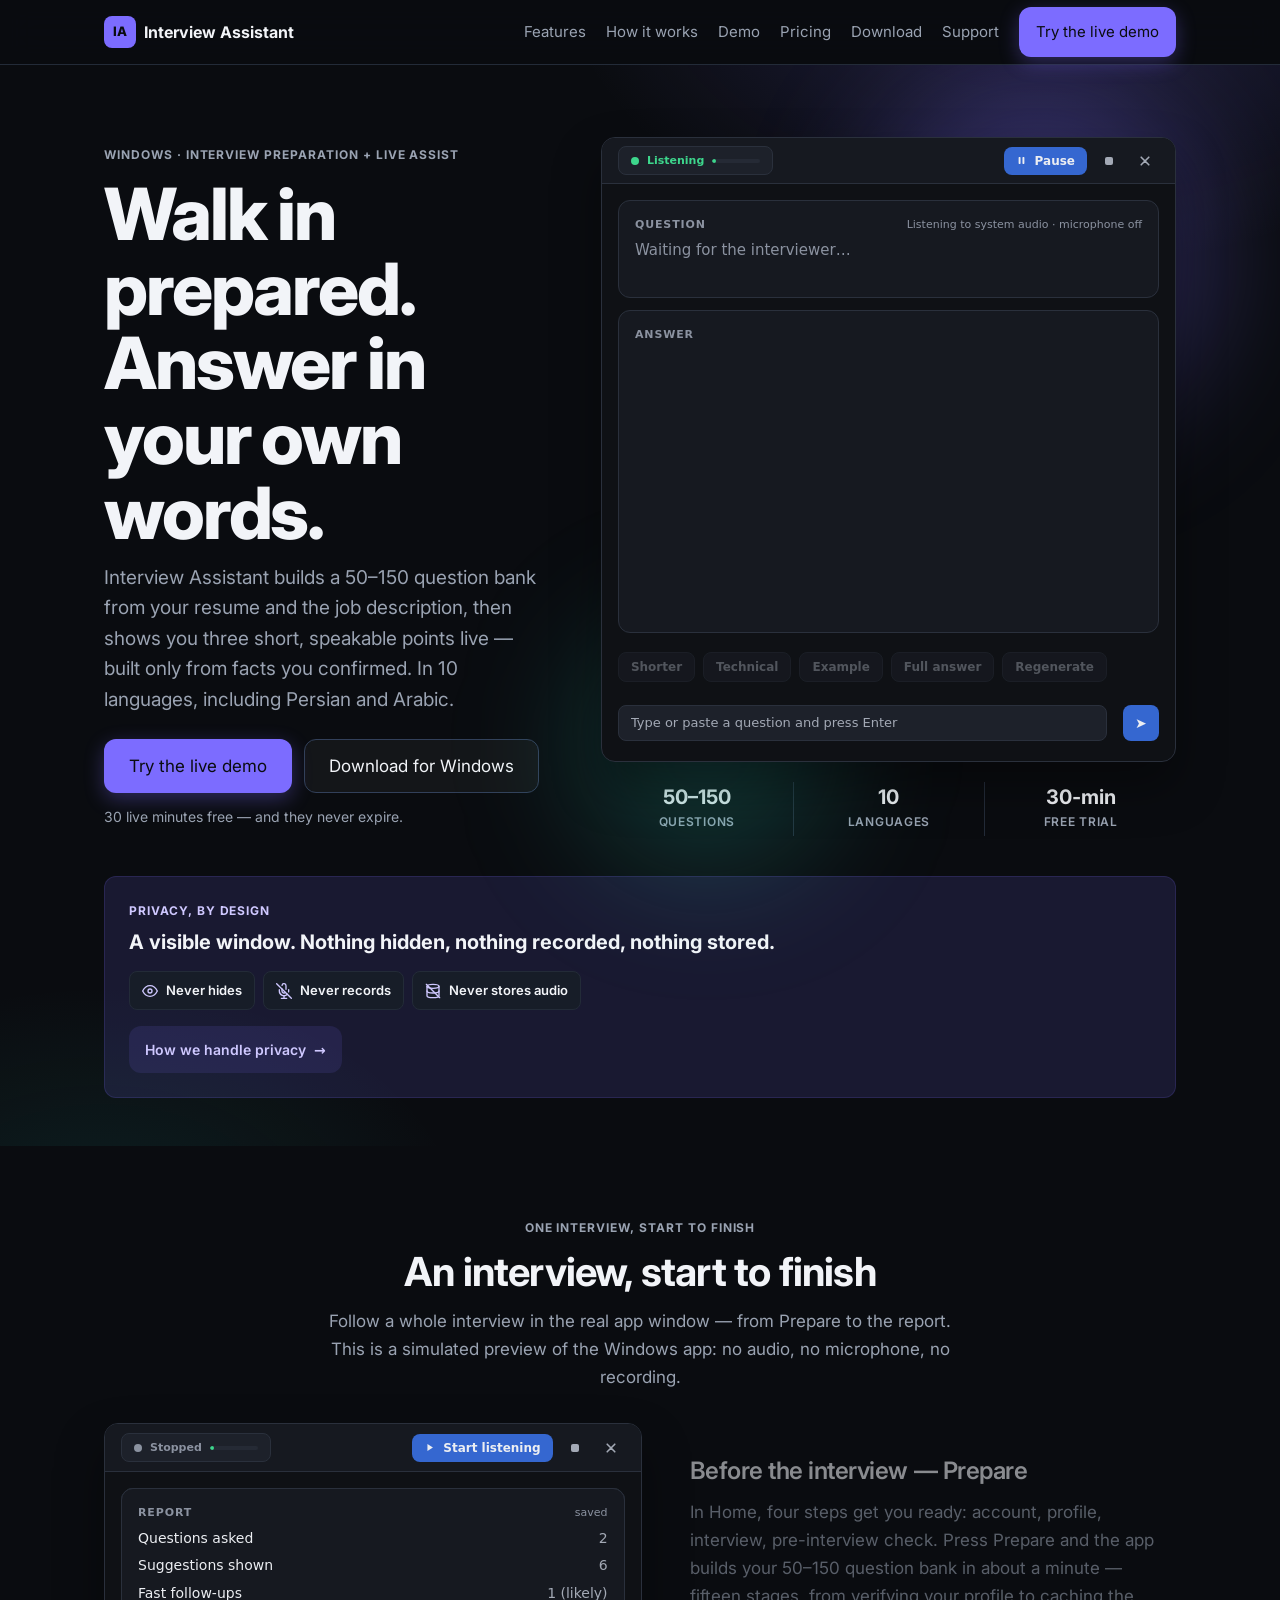
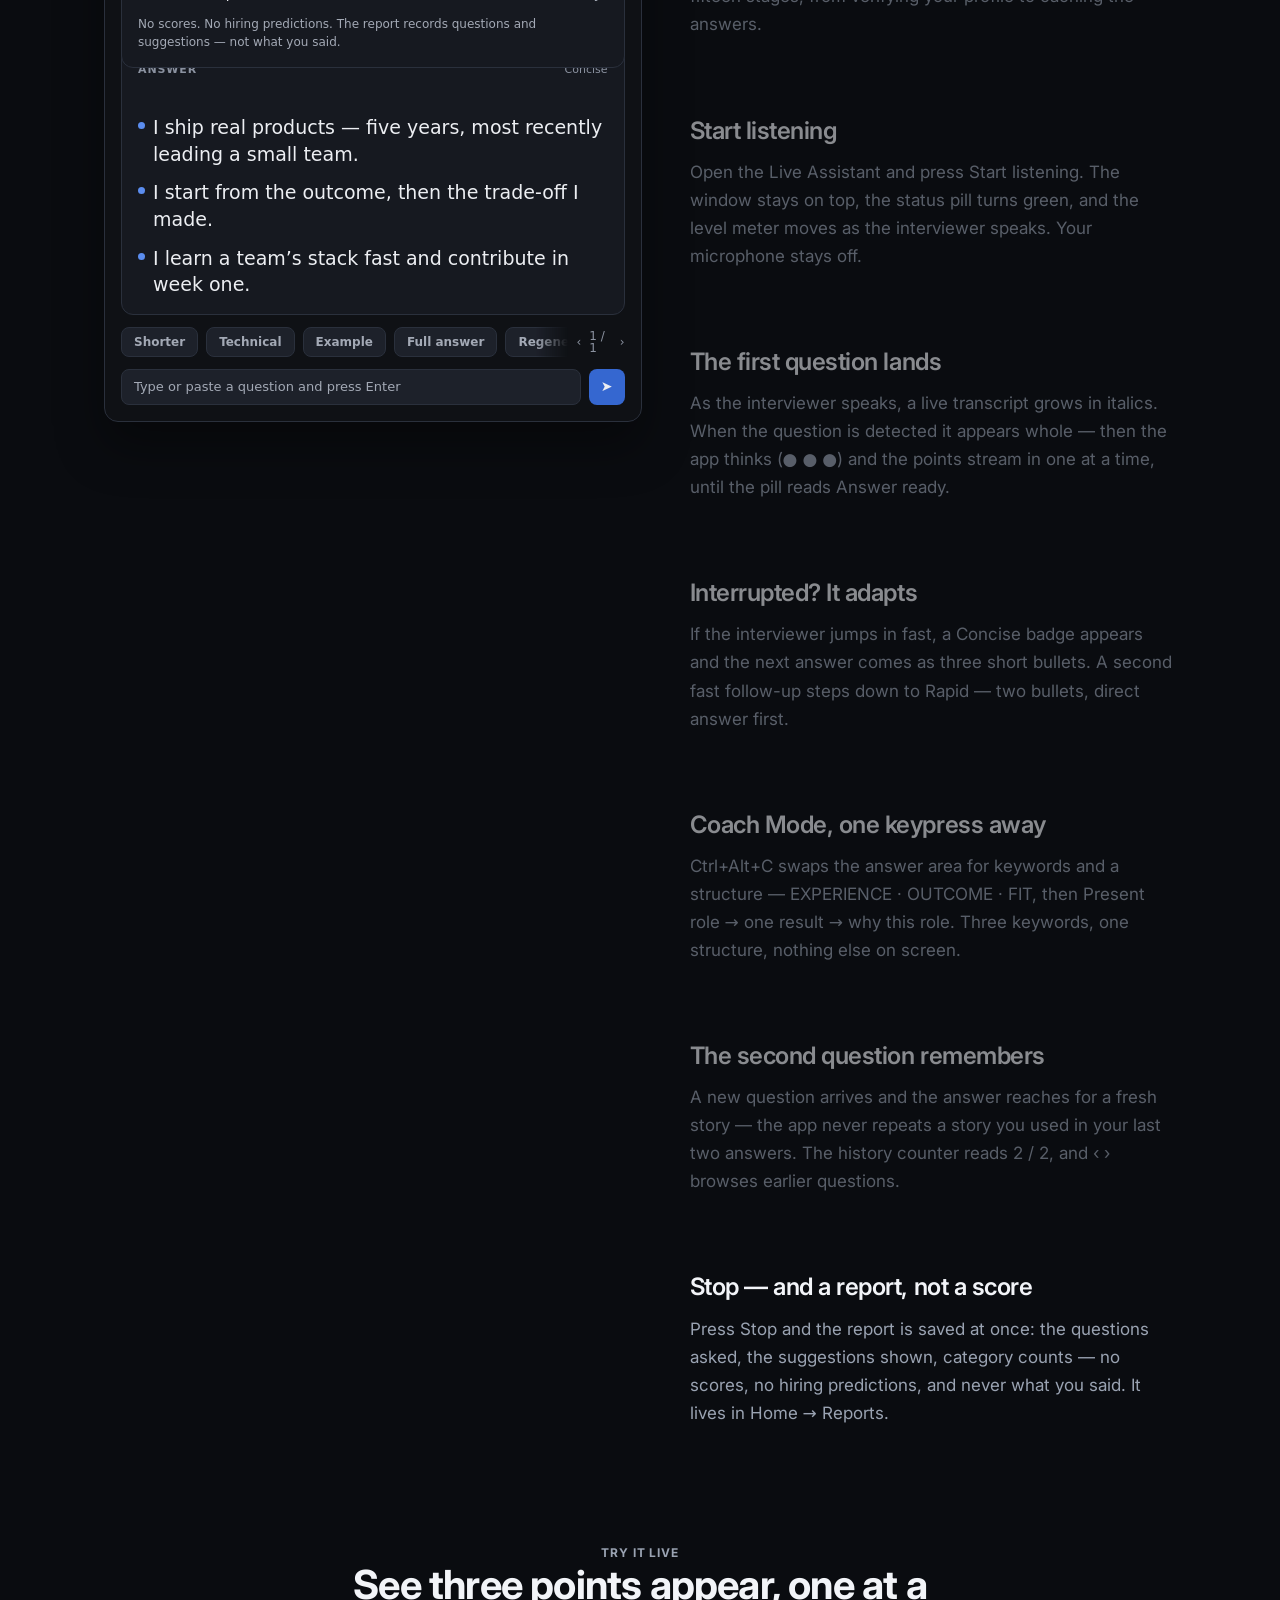
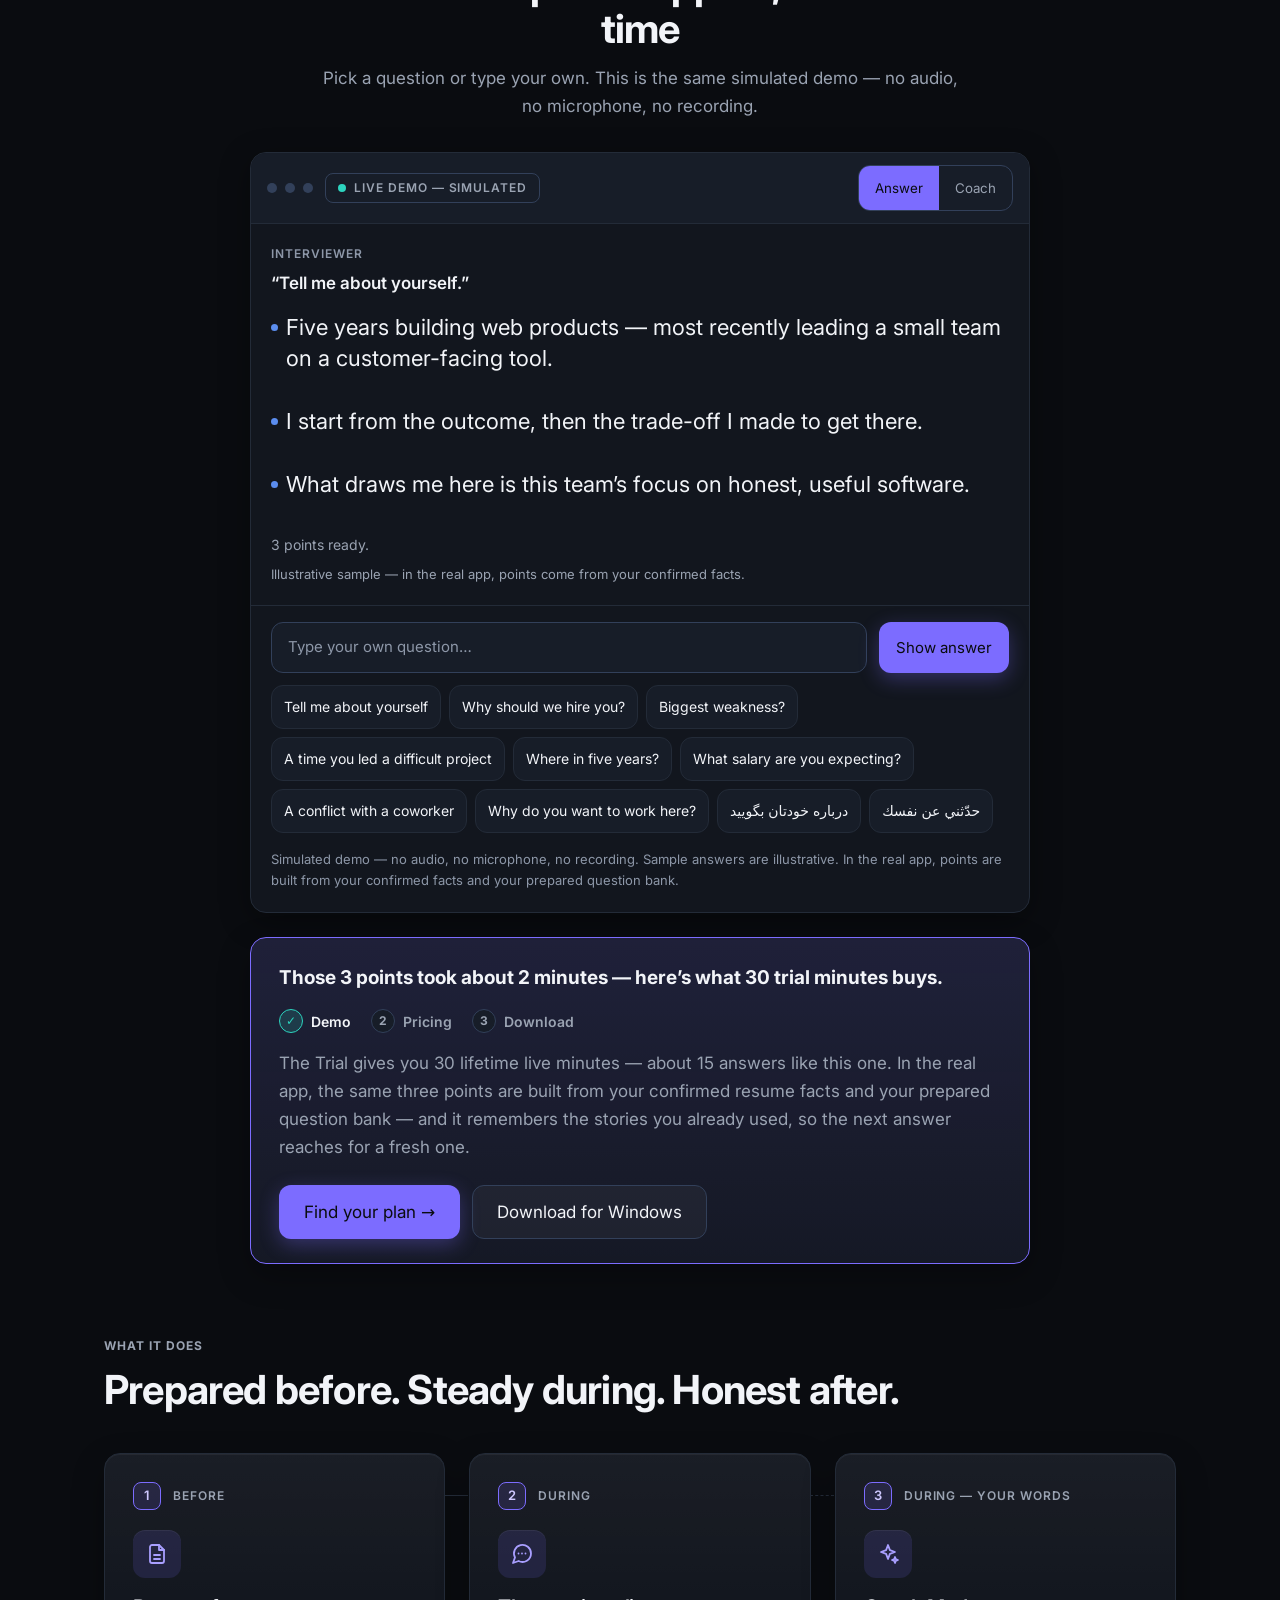
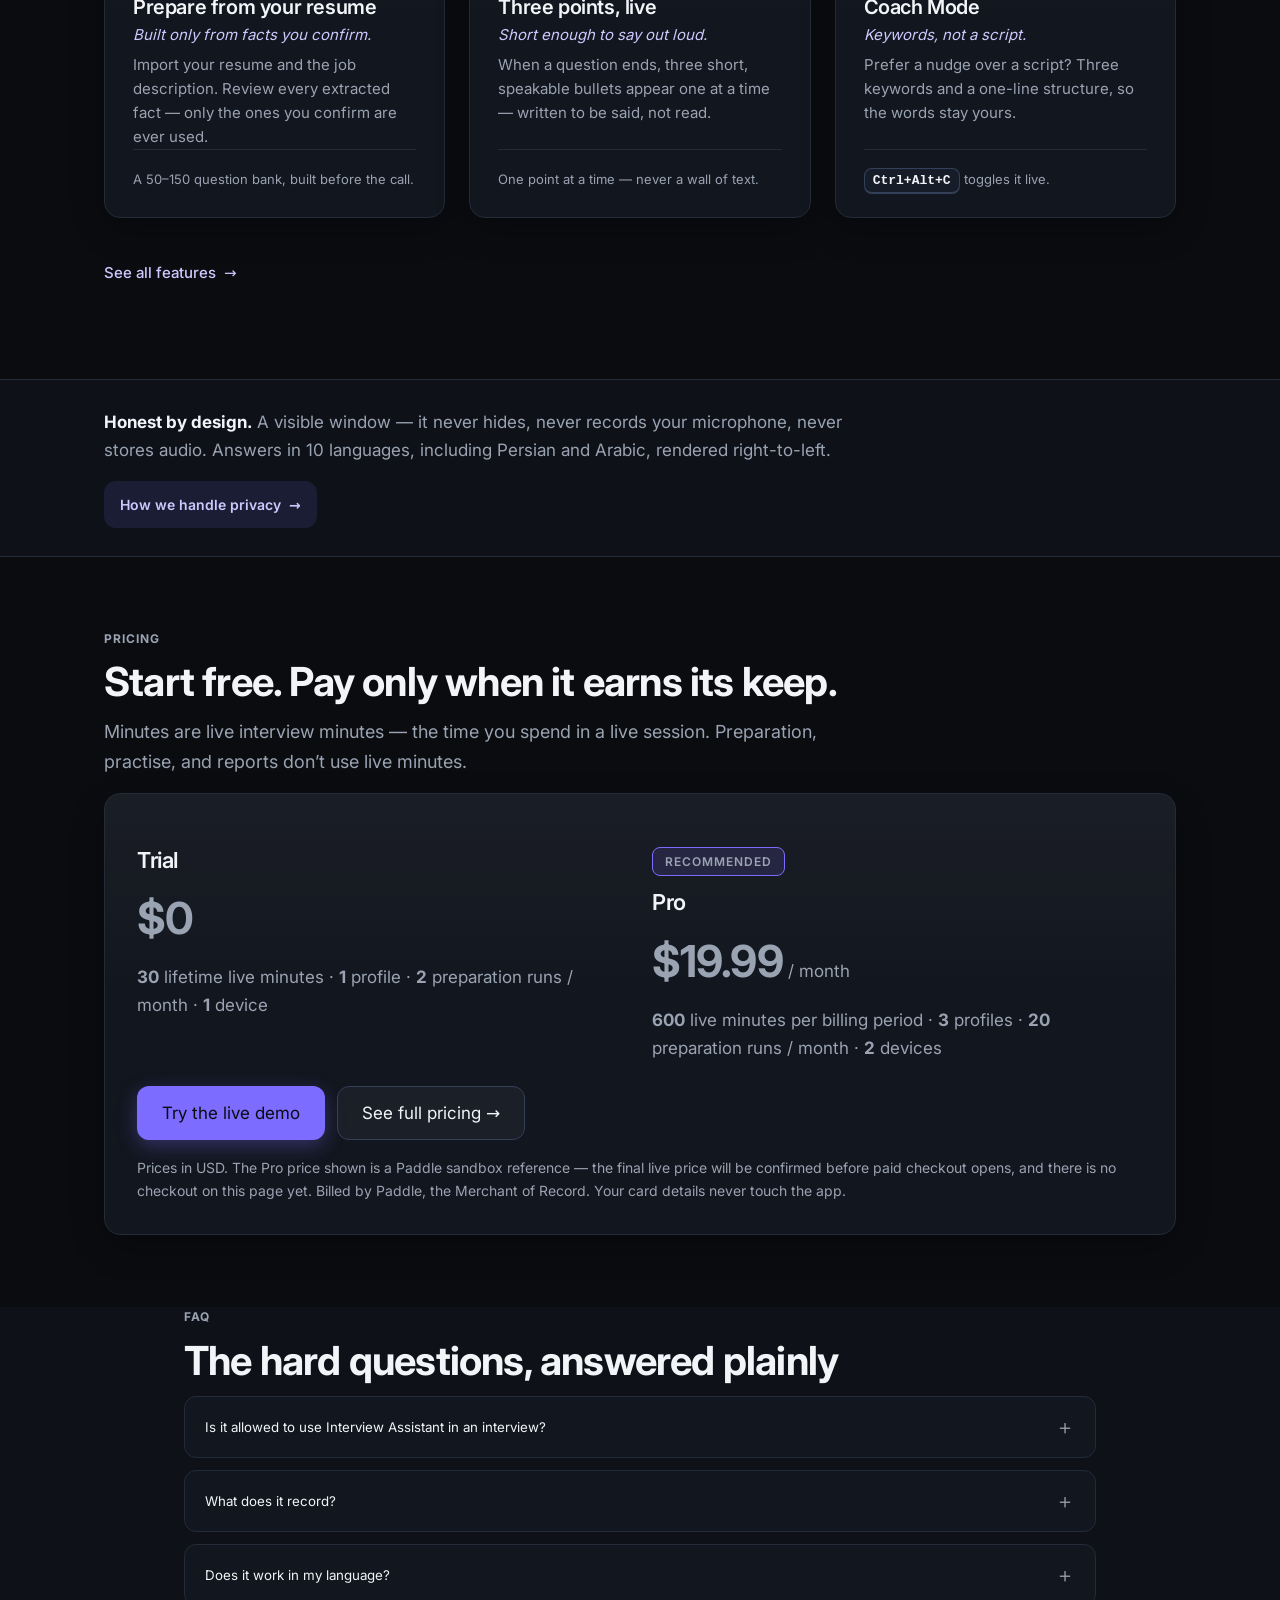
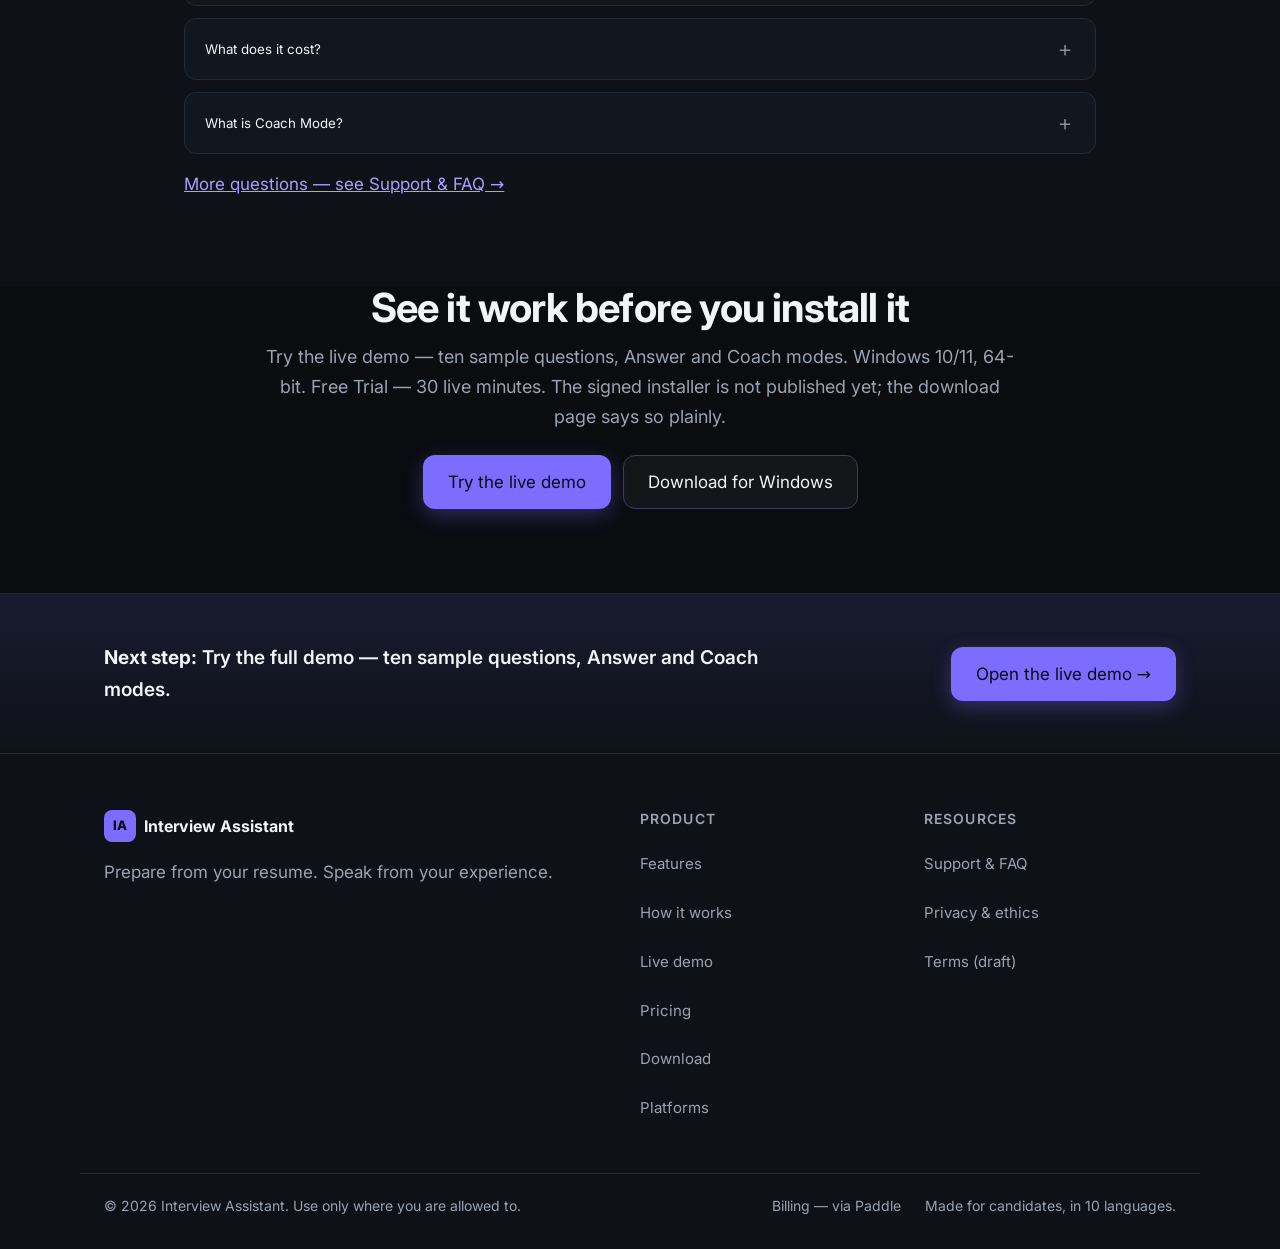
==== website/index.html @ 1b5b36b1 "Soft launch on cybervalida.online: canonical/OG/JSON-LD/sitemap/robots now use the real domain root " ====
<!DOCTYPE html>
<html lang="en">
<head>
<meta charset="utf-8">
<meta name="viewport" content="width=device-width, initial-scale=1">
<meta name="color-scheme" content="dark">
<title>Interview Assistant — Prepare. Practise. Answer live.</title>
<meta name="description" content="Prepare for your interview from your resume and job description, then get three short, speakable points live — in 10 languages. Free 30-minute trial.">
<meta property="og:title" content="Interview Assistant — Prepare. Practise. Answer live.">
<meta property="og:description" content="A 50–150 question bank built from your resume and the job description. Three short, speakable points live — built only from facts you confirmed.">
<meta property="og:type" content="website">
<meta name="twitter:card" content="summary_large_image">
<link rel="preload" href="fonts/inter-latin.woff2" as="font" type="font/woff2" crossorigin>
<link rel="stylesheet" href="styles.css">
<link rel="icon" type="image/svg+xml" href="favicon.svg">
<meta property="og:image" content="https://cybervalida.online/og-image.png">
<link rel="canonical" href="https://cybervalida.online/">
<meta property="og:url" content="https://cybervalida.online/">
<meta name="theme-color" content="#0a0c10">
<meta name="twitter:image" content="https://cybervalida.online/og-image.png">
<script type="application/ld+json">
{
  "@context": "https://schema.org",
  "@type": "SoftwareApplication",
  "name": "Interview Assistant",
  "url": "https://cybervalida.online/",
  "applicationCategory": "BusinessApplication",
  "operatingSystem": "Windows 10, Windows 11",
  "inLanguage": "en",
  "description": "Interview preparation and practice coach for Windows, with a live assist mode for interviews where assistance is permitted.",
  "offers": [
    {"@type": "Offer", "name": "Trial", "price": "0", "priceCurrency": "USD"},
    {"@type": "Offer", "description": "Indicative Paddle sandbox reference price. Final live price to be confirmed before checkout opens.", "name": "Pro", "price": "19.99", "priceCurrency": "USD"}
  ]
}
</script>
</head>
<body>
  <div id="ia-growth-bar" hidden></div>
<a class="skip-link" href="#main">Skip to content</a>

<header class="site-header">
  <div class="container header-inner">
    <a class="brand" href="index.html" aria-label="Interview Assistant — home" aria-current="page">
      <span class="brand-mark" aria-hidden="true">IA</span>
      <span class="brand-name">Interview Assistant</span>
    </a>
    <button class="nav-toggle" type="button" aria-expanded="false" aria-controls="site-nav" aria-label="Menu">
      <span class="nav-toggle-bars" aria-hidden="true"><span></span><span></span></span>
    </button>
    <nav id="site-nav" class="site-nav" aria-label="Main">
      <a href="index.html" class="nav-mobile-only" aria-current="page">Home</a>
        <a href="features.html">Features</a>
      <a href="how-it-works.html">How it works</a>
      <a href="demo.html">Demo</a>
      <a href="pricing.html">Pricing</a>
      <a href="download.html">Download</a>
      <a href="platforms.html" class="nav-mobile-only">Platforms</a>
      <a href="support.html">Support</a>
      <span class="nav-menu-foot">
        <a class="btn btn-primary nav-menu-cta" href="demo.html">Try the live demo</a>
        <span class="nav-menu-legal">
          <a href="privacy.html">Privacy</a>
          <a href="terms.html">Terms (draft)</a>
        </span>
      </span>
    </nav>
    <a class="btn btn-primary btn-small" href="demo.html">Try the live demo</a>
  </div>
</header>

<main id="main" tabindex="-1">
  <!-- HERO -->
  <section class="hero" id="top" aria-labelledby="hero-title">
    <div class="container hero-grid">
      <div class="hero-copy">
        <p class="eyebrow">Windows · Interview preparation + live assist</p>
        <h1 id="hero-title">Walk in prepared.<br>Answer in your own words.</h1>
        <p class="lede">Interview Assistant builds a 50–150 question bank from your resume and
          the job description, then shows you three short, speakable points live —
          built only from facts you confirmed. In 10 languages, including Persian
          and Arabic.</p>
        <p class="cta-row">
          <a class="btn btn-primary" href="demo.html">Try the live demo</a>
          <a class="btn btn-secondary" href="download.html">Download for Windows</a>
        </p>
        <p class="trust-line">30 live minutes free — and they never expire.</p>
      </div>

      <!-- APP PREVIEW — a working preview: a random prepared question plays on load; the chips and the message box are real. -->
      <div class="hero-visual">
        <span class="glow glow-violet" aria-hidden="true"></span>
        <span class="glow glow-teal" aria-hidden="true"></span>
        <div class="app-window">
          <div class="app-header" aria-hidden="true">
            <p class="app-pill" id="mock-pill"><span class="app-pill-dot" aria-hidden="true"></span><span id="mock-pill-text">Not listening</span><span class="app-meter" aria-hidden="true"><i></i></span></p>
            <span class="app-header-controls" aria-hidden="true">
              <span class="app-start" id="mock-start"><span class="app-start-icon" id="mock-start-icon" aria-hidden="true"><svg viewBox="0 0 16 16" aria-hidden="true"><path d="M5 3v10l8-5z" fill="currentColor"/></svg></span><span class="app-start-label" id="mock-start-label">Start listening</span></span>
              <span class="app-stop" aria-hidden="true"><svg viewBox="0 0 16 16" aria-hidden="true"><rect x="4" y="4" width="8" height="8" rx="2" fill="currentColor"/></svg></span>
              <span class="app-win-btn" aria-hidden="true"><svg viewBox="0 0 16 16" aria-hidden="true"><path d="M4.2 4.2 L11.8 11.8 M11.8 4.2 L4.2 11.8" stroke="currentColor" stroke-width="1.6" stroke-linecap="round" fill="none"/></svg></span>
            </span>
          </div>
          <div class="app-window-body">
            <section class="app-card" aria-hidden="true">
              <div class="app-card-head"><span class="app-card-label">Question</span><span class="app-card-detail">Listening to system audio · microphone off</span></div>
              <div class="app-question-stack">
                <p class="app-question is-empty" id="mock-question">Waiting for the interviewer…</p>
                <p class="app-question app-ghost" id="mock-question-ghost" aria-hidden="true"></p>
              </div>
              <div class="app-transcript-stack">
                <p class="app-transcript" id="mock-transcript"></p>
                <p class="app-transcript app-ghost" id="mock-transcript-ghost" aria-hidden="true"></p>
              </div>
            </section>
            <section class="app-card app-card--answer" aria-hidden="true">
              <div class="app-card-head"><span class="app-card-label">Answer</span><span class="app-card-meta" id="mock-meta"></span></div>
              <p class="app-thinking is-hidden" id="mock-thinking">● ● ●</p>
              <div class="app-answer-zone" id="mock-answer-zone">
                <div class="app-answer-stack" id="mock-answer-stack"></div>
                <p class="app-full-answer" id="mock-full" hidden></p>
              </div>
            </section>
            <div class="app-actions">
              <div class="app-actions-scroll">
                <button type="button" class="app-chip-btn" data-variant="shorter" aria-pressed="false" disabled><span class="app-chip">Shorter</span></button><button type="button" class="app-chip-btn" data-variant="technical" aria-pressed="false" disabled><span class="app-chip">Technical</span></button><button type="button" class="app-chip-btn" data-variant="example" aria-pressed="false" disabled><span class="app-chip">Example</span></button><button type="button" class="app-chip-btn" data-variant="full" aria-pressed="false" disabled><span class="app-chip">Full answer</span></button><button type="button" class="app-chip-btn" data-variant="regen" disabled><span class="app-chip">Regenerate</span></button>
              </div>
              <button type="button" class="app-replay is-hidden" id="hero-replay" aria-label="Replay the animated preview"><span class="app-replay-box"><svg width="16" height="16" viewBox="0 0 24 24" fill="none" stroke="currentColor" stroke-width="2" stroke-linecap="round" stroke-linejoin="round" aria-hidden="true"><polyline points="23 4 23 10 17 10"></polyline><path d="M20.49 15a9 9 0 1 1-2.12-9.36L23 10"></path></svg></span></button>
            </div>
            <form class="app-manual" id="hero-manual-form">
              <label class="visually-hidden" for="hero-manual-input">Type a question for the preview</label>
              <input class="app-manual-input" id="hero-manual-input" type="text" placeholder="Type or paste a question and press Enter" autocomplete="off">
              <button class="app-manual-send-btn" id="hero-manual-send" type="submit" aria-label="Ask the question"><span class="app-manual-send" aria-hidden="true">➤</span></button>
            </form>
            <span class="visually-hidden" id="hero-live" aria-live="polite"></span>
            <noscript><p>Animated preview needs JavaScript — the interactive demo below shows the same three points.</p></noscript>
          </div>
        </div>
        <dl class="hero-stats">
          <div class="hero-stat">
            <dt>questions</dt>
            <dd>50–150</dd>
          </div>
          <div class="hero-stat">
            <dt>languages</dt>
            <dd>10</dd>
          </div>
          <div class="hero-stat">
            <dt>free trial</dt>
            <dd>30-min</dd>
          </div>
        </dl>
      </div>
    </div>
    <div class="container">
      <div class="ethics-strip">
        <p class="ethics-eyebrow">Privacy, by design</p>
        <p class="ethics-headline">A visible window. Nothing hidden, nothing recorded, nothing stored.</p>
        <ul class="ethics-nevers">
          <li><svg width="16" height="16" viewBox="0 0 24 24" fill="none" stroke="currentColor" stroke-width="2" stroke-linecap="round" stroke-linejoin="round" aria-hidden="true"><path d="M1 12s4-8 11-8 11 8 11 8-4 8-11 8-11-8-11-8z"></path><circle cx="12" cy="12" r="3"></circle></svg>Never hides</li>
          <li><svg width="16" height="16" viewBox="0 0 24 24" fill="none" stroke="currentColor" stroke-width="2" stroke-linecap="round" stroke-linejoin="round" aria-hidden="true"><line x1="1" y1="1" x2="23" y2="23"></line><path d="M9 9v3a3 3 0 0 0 5.12 2.12M15 9.34V4a3 3 0 0 0-5.94-.6"></path><path d="M17 16.95A7 7 0 0 1 5 12v-2m14 0v2a7 7 0 0 1-.11 1.23"></path><line x1="12" y1="19" x2="12" y2="23"></line><line x1="8" y1="23" x2="16" y2="23"></line></svg>Never records</li>
          <li><svg width="16" height="16" viewBox="0 0 24 24" fill="none" stroke="currentColor" stroke-width="2" stroke-linecap="round" stroke-linejoin="round" aria-hidden="true"><ellipse cx="12" cy="5" rx="9" ry="3"></ellipse><path d="M21 12c0 1.66-4 3-9 3s-9-1.34-9-3"></path><path d="M3 5v14c0 1.66 4 3 9 3s9-1.34 9-3V5"></path><line x1="2" y1="2" x2="22" y2="22"></line></svg>Never stores audio</li>
        </ul>
        <a class="ethics-link" href="privacy.html">How we handle privacy <span aria-hidden="true">→</span></a>
      </div>
    </div>
  </section>

  <!-- SCROLL STORY (Steps 21–22): one interview, start to finish, in the
       real app window. Simulated preview — no audio, no microphone, no
       recording. Desktop: the pinned window follows the scroll. Mobile:
       one swipeable player (segments + one window + caption). Without JS:
       each beat shows its own static snapshot instead. -->
  <section id="ia-growth-home" hidden aria-label="Latest updates">
    <div class="container" id="ia-growth-home-inner"></div>
  </section>

  <section class="section" id="story" aria-labelledby="story-title">
    <div class="container">
      <div class="story-head">
        <p class="eyebrow">One interview, start to finish</p>
        <h2 id="story-title">An interview, start to finish</h2>
        <p class="story-lede">Follow a whole interview in the real app window — from Prepare to the report. This is a simulated preview of the Windows app: no audio, no microphone, no recording.</p>
      </div>
      <div class="story-layout">
        <div class="story-segments" role="group" aria-label="Story beats">
          <button type="button" class="story-seg is-active" data-beat="0" aria-current="true" aria-label="Prepare">Prep</button>
          <button type="button" class="story-seg" data-beat="1">Start</button>
          <button type="button" class="story-seg" data-beat="2">Q1</button>
          <button type="button" class="story-seg" data-beat="3" aria-label="Concise">Adapt</button>
          <button type="button" class="story-seg" data-beat="4">Coach</button>
          <button type="button" class="story-seg" data-beat="5">Q2</button>
          <button type="button" class="story-seg" data-beat="6">Report</button>
        </div>
        <div class="story-window">
          <div class="app-window" role="img" aria-label="The Interview Assistant app window, showing the current beat of the interview story.">
            <div class="app-header-stack">
            <div class="app-window-bar is-hidden" id="story-home-header">
              <span class="app-window-title">Interview Assistant — Home</span>
              <span class="app-controls" aria-hidden="true"><i><svg viewBox="0 0 16 16" aria-hidden="true"><path d="M4 8 H12" stroke="currentColor" stroke-width="1.6" stroke-linecap="round" fill="none"/></svg></i><i><svg viewBox="0 0 16 16" aria-hidden="true"><rect x="4" y="4" width="8" height="8" rx="2" fill="none" stroke="currentColor" stroke-width="1.6"/></svg></i><i><svg viewBox="0 0 16 16" aria-hidden="true"><path d="M4.2 4.2 L11.8 11.8 M11.8 4.2 L4.2 11.8" stroke="currentColor" stroke-width="1.6" stroke-linecap="round" fill="none"/></svg></i></span>
            </div>
            <div class="app-header" id="story-live-header" aria-hidden="true">
              <p class="app-pill" id="story-pill"><span class="app-pill-dot" aria-hidden="true"></span><span id="story-pill-text">Not listening</span><span class="app-meter" aria-hidden="true"><i></i></span></p>
              <span class="app-badge" id="story-badge" hidden>Concise</span>
              <span class="app-header-controls" aria-hidden="true">
                <span class="app-start" id="story-start"><span class="app-start-icon" id="story-start-icon" aria-hidden="true"><svg viewBox="0 0 16 16" aria-hidden="true"><path d="M5 3v10l8-5z" fill="currentColor"/></svg></span><span class="app-start-label" id="story-start-label">Start listening</span></span>
                <span class="app-stop" aria-hidden="true"><svg viewBox="0 0 16 16" aria-hidden="true"><rect x="4" y="4" width="8" height="8" rx="2" fill="currentColor"/></svg></span>
                <span class="app-icon-btn" aria-hidden="true">?</span>
                <span class="app-icon-btn" aria-hidden="true">…</span>
                <span class="app-win-btn" aria-hidden="true"><svg viewBox="0 0 16 16" aria-hidden="true"><path d="M4 8 H12" stroke="currentColor" stroke-width="1.6" stroke-linecap="round" fill="none"/></svg></span><span class="app-win-btn" aria-hidden="true"><svg viewBox="0 0 16 16" aria-hidden="true"><rect x="4" y="4" width="8" height="8" rx="2" fill="none" stroke="currentColor" stroke-width="1.6"/></svg></span><span class="app-win-btn" aria-hidden="true"><svg viewBox="0 0 16 16" aria-hidden="true"><path d="M4.2 4.2 L11.8 11.8 M11.8 4.2 L4.2 11.8" stroke="currentColor" stroke-width="1.6" stroke-linecap="round" fill="none"/></svg></span>
              </span>
            </div>
            </div>
            <div class="app-window-body" aria-hidden="true">
              <div class="app-home-view is-hidden" id="story-home">
                <section class="app-card">
                  <div class="app-card-head"><span class="app-card-label">Get started</span></div>
                  <ul class="app-checks">
                    <li><span class="app-check" aria-hidden="true">✓</span> Account</li>
                    <li><span class="app-check" aria-hidden="true">✓</span> Profile</li>
                    <li><span class="app-check" aria-hidden="true">✓</span> Interview</li>
                    <li><span class="app-check" aria-hidden="true">✓</span> Pre-interview check</li>
                  </ul>
                </section>
                <section class="app-card">
                  <div class="app-card-head"><span class="app-card-label">Prepare</span><span class="app-card-meta">about a minute</span></div>
                  <div class="app-prepare" aria-hidden="true"><i id="story-prepare-bar"></i></div>
                  <p class="app-prepare-stage" id="story-prepare-stage">Verify profile…</p>
                  <p class="app-open-live is-hidden" id="story-open-live"><span class="app-start">Open Live Assistant →</span></p>
                </section>
              </div>
              <div class="app-live-view" id="story-live">
                <section class="app-card">
                  <div class="app-card-head"><span class="app-card-label">Question</span><span class="app-card-detail">Listening to system audio · microphone off</span></div>
                  <div class="app-question-stack" id="story-question-stack"></div>
                  <p class="app-transcript" id="story-transcript"></p>
                  <p class="app-context is-hidden" id="story-context">Context: the interviewer asked about leadership after the intro.</p>
                </section>
                <section class="app-card app-card--answer">
                  <div class="app-card-head"><span class="app-card-label">Answer</span><span class="app-card-meta" id="story-meta"></span></div>
                  <p class="app-thinking is-hidden" id="story-thinking">● ● ●</p>
                  <div class="app-answer-stack" id="story-answer-stack">
                    <div class="app-coach-view app-answer-layer is-hidden" id="story-coach">
                      <p class="app-coach-label">Keywords</p>
                      <p class="app-coach-keys">Experience · Outcome · Fit</p>
                      <p class="app-coach-label">Structure</p>
                      <p class="app-coach-structure">Present role → one result → why this role</p>
                    </div>
                  </div>
                </section>
                <div class="app-actions">
                  <div class="app-actions-scroll" aria-hidden="true">
                    <span class="app-chip">Shorter</span><span class="app-chip">Technical</span><span class="app-chip">Example</span><span class="app-chip">Full answer</span><span class="app-chip">Regenerate</span>
                  </div>
                  <span class="app-history" id="story-history" hidden aria-hidden="true"><span aria-hidden="true">‹</span><span id="story-history-text">1 / 1</span><span aria-hidden="true">›</span></span>
                </div>
                <div class="app-manual" aria-hidden="true">
                  <span class="app-manual-input">Type or paste a question and press Enter</span>
                  <span class="app-manual-send" aria-hidden="true">➤</span>
                </div>
              </div>
              <div class="app-report-view is-hidden" id="story-report">
                <section class="app-card">
                  <div class="app-card-head"><span class="app-card-label">Report</span><span class="app-card-meta">saved</span></div>
                  <p class="app-report-line"><span>Questions asked</span><span>2</span></p>
                  <p class="app-report-line"><span>Suggestions shown</span><span>6</span></p>
                  <p class="app-report-line"><span>Fast follow-ups</span><span>1 (likely)</span></p>
                  <p class="app-report-note">No scores. No hiring predictions. The report records questions and suggestions — not what you said.</p>
                </section>
              </div>
            </div>
          </div>
        </div>
        <div class="story-caption">
          <div class="story-caption-stack" id="story-caption-stack"></div>
          <p class="visually-hidden" id="story-caption-live" aria-live="polite"></p>
        </div>
        <div class="story-nav">
          <button type="button" class="story-prev" aria-label="Previous beat" disabled>‹</button>
          <span class="story-count" id="story-count">1 / 7</span>
          <button type="button" class="story-next" aria-label="Next beat">›</button>
        </div>
        <ol class="story-steps">
          <li class="story-step" data-beat="0">
            <h3>Before the interview — Prepare</h3>
            <p>In Home, four steps get you ready: account, profile, interview, pre-interview check. Press Prepare and the app builds your 50–150 question bank in about a minute — fifteen stages, from verifying your profile to caching the answers.</p>
            <div class="story-snap" aria-hidden="true">
              <div class="app-window">
                <div class="app-window-bar">
                  <span class="app-window-title">Interview Assistant — Home</span>
                  <span class="app-controls" aria-hidden="true"><i><svg viewBox="0 0 16 16" aria-hidden="true"><path d="M4 8 H12" stroke="currentColor" stroke-width="1.6" stroke-linecap="round" fill="none"/></svg></i><i><svg viewBox="0 0 16 16" aria-hidden="true"><rect x="4" y="4" width="8" height="8" rx="2" fill="none" stroke="currentColor" stroke-width="1.6"/></svg></i><i><svg viewBox="0 0 16 16" aria-hidden="true"><path d="M4.2 4.2 L11.8 11.8 M11.8 4.2 L4.2 11.8" stroke="currentColor" stroke-width="1.6" stroke-linecap="round" fill="none"/></svg></i></span>
                </div>
                <div class="app-window-body">
                  <section class="app-card">
                    <div class="app-card-head"><span class="app-card-label">Get started</span></div>
                    <ul class="app-checks">
                      <li><span class="app-check" aria-hidden="true">✓</span> Account</li>
                      <li><span class="app-check" aria-hidden="true">✓</span> Profile</li>
                      <li><span class="app-check" aria-hidden="true">✓</span> Interview</li>
                      <li><span class="app-check" aria-hidden="true">✓</span> Pre-interview check</li>
                    </ul>
                  </section>
                  <section class="app-card">
                    <div class="app-card-head"><span class="app-card-label">Prepare</span><span class="app-card-meta">about a minute</span></div>
                    <div class="app-prepare" aria-hidden="true"><i class="is-full"></i></div>
                    <p class="app-prepare-stage">Done — question bank ready (50–150 questions).</p>
                    <p class="app-open-live"><span class="app-start">Open Live Assistant →</span></p>
                  </section>
                </div>
              </div>
            </div>
          </li>
          <li class="story-step" data-beat="1">
            <h3>Start listening</h3>
            <p>Open the Live Assistant and press Start listening. The window stays on top, the status pill turns green, and the level meter moves as the interviewer speaks. Your microphone stays off.</p>
            <div class="story-snap" aria-hidden="true">
              <div class="app-window">
                <div class="app-header">
                  <p class="app-pill is-listening is-live"><span class="app-pill-dot"></span><span>Listening</span><span class="app-meter"><i></i></span></p>
                  <span class="app-header-controls">
                    <span class="app-start"><span class="app-start-icon" aria-hidden="true"><svg viewBox="0 0 16 16" aria-hidden="true"><rect x="3.8" y="3" width="2.8" height="10" rx="1" fill="currentColor"/><rect x="9.4" y="3" width="2.8" height="10" rx="1" fill="currentColor"/></svg></span><span class="app-start-label">Pause</span></span>
                    <span class="app-stop"><svg viewBox="0 0 16 16" aria-hidden="true"><rect x="4" y="4" width="8" height="8" rx="2" fill="currentColor"/></svg></span>
                    <span class="app-win-btn"><svg viewBox="0 0 16 16" aria-hidden="true"><path d="M4.2 4.2 L11.8 11.8 M11.8 4.2 L4.2 11.8" stroke="currentColor" stroke-width="1.6" stroke-linecap="round" fill="none"/></svg></span>
                  </span>
                </div>
                <div class="app-window-body">
                  <section class="app-card">
                    <div class="app-card-head"><span class="app-card-label">Question</span><span class="app-card-detail">Listening to system audio · microphone off</span></div>
                    <p class="app-question is-empty">Ready when you are — start listening when the interview begins.</p>
                  </section>
                  <section class="app-card app-card--answer">
                    <div class="app-card-head"><span class="app-card-label">Answer</span></div>
                  </section>
                </div>
              </div>
            </div>
          </li>
          <li class="story-step" data-beat="2">
            <h3>The first question lands</h3>
            <p>As the interviewer speaks, a live transcript grows in italics. When the question is detected it appears whole — then the app thinks (● ● ●) and the points stream in one at a time, until the pill reads Answer ready.</p>
            <div class="story-snap" aria-hidden="true">
              <div class="app-window">
                <div class="app-header">
                  <p class="app-pill is-listening"><span class="app-pill-dot"></span><span>Answer ready</span><span class="app-meter"><i></i></span></p>
                  <span class="app-header-controls">
                    <span class="app-start"><span class="app-start-icon" aria-hidden="true"><svg viewBox="0 0 16 16" aria-hidden="true"><rect x="3.8" y="3" width="2.8" height="10" rx="1" fill="currentColor"/><rect x="9.4" y="3" width="2.8" height="10" rx="1" fill="currentColor"/></svg></span><span class="app-start-label">Pause</span></span>
                    <span class="app-stop"><svg viewBox="0 0 16 16" aria-hidden="true"><rect x="4" y="4" width="8" height="8" rx="2" fill="currentColor"/></svg></span>
                    <span class="app-win-btn"><svg viewBox="0 0 16 16" aria-hidden="true"><path d="M4.2 4.2 L11.8 11.8 M11.8 4.2 L4.2 11.8" stroke="currentColor" stroke-width="1.6" stroke-linecap="round" fill="none"/></svg></span>
                  </span>
                </div>
                <div class="app-window-body">
                  <section class="app-card">
                    <div class="app-card-head"><span class="app-card-label">Question</span><span class="app-card-detail">Listening to system audio · microphone off</span></div>
                    <p class="app-question">“Tell me about yourself.”</p>
                  </section>
                  <section class="app-card app-card--answer">
                    <div class="app-card-head"><span class="app-card-label">Answer</span><span class="app-card-meta">prepared</span></div>
                    <ul class="app-answer">
                      <li><span class="app-dot"></span><span>Five years building web products — most recently leading a small team.</span></li>
                      <li><span class="app-dot"></span><span>I start from the outcome, then the trade-off I made to get there.</span></li>
                      <li><span class="app-dot"></span><span>What draws me here is this team’s focus on honest, useful software.</span></li>
                    </ul>
                  </section>
                </div>
              </div>
            </div>
          </li>
          <li class="story-step" data-beat="3">
            <h3>Interrupted? It adapts</h3>
            <p>If the interviewer jumps in fast, a Concise badge appears and the next answer comes as three short bullets. A second fast follow-up steps down to Rapid — two bullets, direct answer first.</p>
            <div class="story-snap" aria-hidden="true">
              <div class="app-window">
                <div class="app-header">
                  <p class="app-pill is-listening"><span class="app-pill-dot"></span><span>Answer ready</span><span class="app-meter"><i></i></span></p>
                  <span class="app-badge">Concise</span>
                  <span class="app-header-controls">
                    <span class="app-start"><span class="app-start-icon" aria-hidden="true"><svg viewBox="0 0 16 16" aria-hidden="true"><rect x="3.8" y="3" width="2.8" height="10" rx="1" fill="currentColor"/><rect x="9.4" y="3" width="2.8" height="10" rx="1" fill="currentColor"/></svg></span><span class="app-start-label">Pause</span></span>
                    <span class="app-stop"><svg viewBox="0 0 16 16" aria-hidden="true"><rect x="4" y="4" width="8" height="8" rx="2" fill="currentColor"/></svg></span>
                    <span class="app-win-btn"><svg viewBox="0 0 16 16" aria-hidden="true"><path d="M4.2 4.2 L11.8 11.8 M11.8 4.2 L4.2 11.8" stroke="currentColor" stroke-width="1.6" stroke-linecap="round" fill="none"/></svg></span>
                  </span>
                </div>
                <div class="app-window-body">
                  <section class="app-card">
                    <div class="app-card-head"><span class="app-card-label">Question</span><span class="app-card-detail">Listening to system audio · microphone off</span></div>
                    <p class="app-question">“Why should we hire you?”</p>
                  </section>
                  <section class="app-card app-card--answer">
                    <div class="app-card-head"><span class="app-card-label">Answer</span><span class="app-card-meta">Concise</span></div>
                    <ul class="app-answer">
                      <li><span class="app-dot"></span><span>I ship real products — five years, most recently leading a small team.</span></li>
                      <li><span class="app-dot"></span><span>I start from the outcome, then the trade-off I made.</span></li>
                      <li><span class="app-dot"></span><span>I learn a team’s stack fast and contribute in week one.</span></li>
                    </ul>
                  </section>
                </div>
              </div>
            </div>
          </li>
          <li class="story-step" data-beat="4">
            <h3>Coach Mode, one keypress away</h3>
            <p>Ctrl+Alt+C swaps the answer area for keywords and a structure — EXPERIENCE · OUTCOME · FIT, then Present role → one result → why this role. Three keywords, one structure, nothing else on screen.</p>
            <div class="story-snap" aria-hidden="true">
              <div class="app-window">
                <div class="app-header">
                  <p class="app-pill is-listening"><span class="app-pill-dot"></span><span>Answer ready</span><span class="app-meter"><i></i></span></p>
                  <span class="app-header-controls">
                    <span class="app-start"><span class="app-start-icon" aria-hidden="true"><svg viewBox="0 0 16 16" aria-hidden="true"><rect x="3.8" y="3" width="2.8" height="10" rx="1" fill="currentColor"/><rect x="9.4" y="3" width="2.8" height="10" rx="1" fill="currentColor"/></svg></span><span class="app-start-label">Pause</span></span>
                    <span class="app-stop"><svg viewBox="0 0 16 16" aria-hidden="true"><rect x="4" y="4" width="8" height="8" rx="2" fill="currentColor"/></svg></span>
                    <span class="app-win-btn"><svg viewBox="0 0 16 16" aria-hidden="true"><path d="M4.2 4.2 L11.8 11.8 M11.8 4.2 L4.2 11.8" stroke="currentColor" stroke-width="1.6" stroke-linecap="round" fill="none"/></svg></span>
                  </span>
                </div>
                <div class="app-window-body">
                  <section class="app-card">
                    <div class="app-card-head"><span class="app-card-label">Question</span><span class="app-card-detail">Listening to system audio · microphone off</span></div>
                    <p class="app-question">“Tell me about yourself.”</p>
                  </section>
                  <section class="app-card app-card--answer">
                    <div class="app-card-head"><span class="app-card-label">Answer</span><span class="app-card-meta">Coach</span></div>
                    <div class="app-coach-view">
                      <p class="app-coach-label">Keywords</p>
                      <p class="app-coach-keys">Experience · Outcome · Fit</p>
                      <p class="app-coach-label">Structure</p>
                      <p class="app-coach-structure">Present role → one result → why this role</p>
                    </div>
                  </section>
                </div>
              </div>
            </div>
          </li>
          <li class="story-step" data-beat="5">
            <h3>The second question remembers</h3>
            <p>A new question arrives and the answer reaches for a fresh story — the app never repeats a story you used in your last two answers. The history counter reads 2 / 2, and ‹ › browses earlier questions.</p>
            <div class="story-snap" aria-hidden="true">
              <div class="app-window">
                <div class="app-header">
                  <p class="app-pill is-listening"><span class="app-pill-dot"></span><span>Answer ready</span><span class="app-meter"><i></i></span></p>
                  <span class="app-header-controls">
                    <span class="app-start"><span class="app-start-icon" aria-hidden="true"><svg viewBox="0 0 16 16" aria-hidden="true"><rect x="3.8" y="3" width="2.8" height="10" rx="1" fill="currentColor"/><rect x="9.4" y="3" width="2.8" height="10" rx="1" fill="currentColor"/></svg></span><span class="app-start-label">Pause</span></span>
                    <span class="app-stop"><svg viewBox="0 0 16 16" aria-hidden="true"><rect x="4" y="4" width="8" height="8" rx="2" fill="currentColor"/></svg></span>
                    <span class="app-win-btn"><svg viewBox="0 0 16 16" aria-hidden="true"><path d="M4.2 4.2 L11.8 11.8 M11.8 4.2 L4.2 11.8" stroke="currentColor" stroke-width="1.6" stroke-linecap="round" fill="none"/></svg></span>
                  </span>
                </div>
                <div class="app-window-body">
                  <section class="app-card">
                    <div class="app-card-head"><span class="app-card-label">Question</span><span class="app-card-detail">Listening to system audio · microphone off</span></div>
                    <p class="app-question">“Tell me about a time you led a difficult project.”</p>
                    <p class="app-context">Context: the interviewer asked about leadership after the intro.</p>
                  </section>
                  <section class="app-card app-card--answer">
                    <div class="app-card-head"><span class="app-card-label">Answer</span><span class="app-card-meta">prepared</span></div>
                    <ul class="app-answer">
                      <li><span class="app-dot"></span><span>I led a rebuild of our checkout while the old one stayed live.</span></li>
                      <li><span class="app-dot"></span><span>I split the work into weekly slices the team could review.</span></li>
                      <li><span class="app-dot"></span><span>We shipped on time, and checkout errors fell by half.</span></li>
                    </ul>
                  </section>
                  <div class="app-actions">
                    <div class="app-actions-scroll">
                      <span class="app-chip">Shorter</span><span class="app-chip">Technical</span><span class="app-chip">Example</span><span class="app-chip">Full answer</span><span class="app-chip">Regenerate</span>
                    </div>
                    <span class="app-history"><span>‹</span><span>2 / 2</span><span>›</span></span>
                  </div>
                </div>
              </div>
            </div>
          </li>
          <li class="story-step" data-beat="6">
            <h3>Stop — and a report, not a score</h3>
            <p>Press Stop and the report is saved at once: the questions asked, the suggestions shown, category counts — no scores, no hiring predictions, and never what you said. It lives in Home → Reports.</p>
            <div class="story-snap" aria-hidden="true">
              <div class="app-window">
                <div class="app-header">
                  <p class="app-pill"><span class="app-pill-dot"></span><span>Stopped</span><span class="app-meter"><i></i></span></p>
                  <span class="app-header-controls">
                    <span class="app-start"><span class="app-start-icon" aria-hidden="true"><svg viewBox="0 0 16 16" aria-hidden="true"><path d="M5 3v10l8-5z" fill="currentColor"/></svg></span><span class="app-start-label">Start listening</span></span>
                    <span class="app-stop"><svg viewBox="0 0 16 16" aria-hidden="true"><rect x="4" y="4" width="8" height="8" rx="2" fill="currentColor"/></svg></span>
                    <span class="app-win-btn"><svg viewBox="0 0 16 16" aria-hidden="true"><path d="M4.2 4.2 L11.8 11.8 M11.8 4.2 L4.2 11.8" stroke="currentColor" stroke-width="1.6" stroke-linecap="round" fill="none"/></svg></span>
                  </span>
                </div>
                <div class="app-window-body">
                  <section class="app-card">
                    <div class="app-card-head"><span class="app-card-label">Report</span><span class="app-card-meta">saved</span></div>
                    <p class="app-report-line"><span>Questions asked</span><span>2</span></p>
                    <p class="app-report-line"><span>Suggestions shown</span><span>6</span></p>
                    <p class="app-report-line"><span>Fast follow-ups</span><span>1 (likely)</span></p>
                    <p class="app-report-note">No scores. No hiring predictions. The report records questions and suggestions — not what you said.</p>
                  </section>
                </div>
              </div>
            </div>
          </li>
        </ol>
      </div>
    </div>
  </section>

  <!-- LIVE DEMO (simulated, interactive) -->
  <section class="section demo-section" id="demo-section" aria-labelledby="demo-section-title">
    <div class="container">
      <div class="demo-section-head">
        <p class="eyebrow">Try it live</p>
        <h2 id="demo-section-title">See three points appear, one at a time</h2>
        <p>Pick a question or type your own. This is the same simulated demo — no audio, no microphone, no recording.</p>
      </div>
      <div class="demo" id="demo" aria-labelledby="demo-title">
        <div class="demo-head">
          <span class="demo-dots" aria-hidden="true"><i></i><i></i><i></i></span>
          <span class="pill"><span class="dot" aria-hidden="true"></span> Live demo — simulated</span>
          <span class="demo-title-visually-hidden" id="demo-title">Live demo</span>
          <div class="mode-toggle" role="group" aria-label="Answer mode">
            <button type="button" class="mode-btn is-active" id="mode-answer" aria-pressed="true">Answer</button>
            <button type="button" class="mode-btn" id="mode-coach" aria-pressed="false">Coach</button>
          </div>
        </div>
        <div class="demo-body">
          <p class="demo-label">Interviewer</p>
          <!-- Step 23: the question + answer are stacks of pre-rendered
               layers (one per sample + mode). The static "tell" content
               stays as layer 0, so no-JS still shows the demo. -->
          <div class="demo-question-stack" id="demo-question-stack">
            <p class="demo-question" id="demo-question">“Tell me about yourself.”</p>
          </div>
          <div class="demo-answer-stack" id="demo-answer-stack">
            <ul class="demo-answer" id="demo-answer" aria-busy="false">
              <li><span class="app-dot" aria-hidden="true"></span><span>Five years building web products — most recently leading a small team on a customer-facing tool.</span></li>
              <li><span class="app-dot" aria-hidden="true"></span><span>I start from the outcome, then the trade-off I made to get there.</span></li>
              <li><span class="app-dot" aria-hidden="true"></span><span>What draws me here is this team’s focus on honest, useful software.</span></li>
            </ul>
          </div>
          <p class="demo-status" id="demo-status" role="status">3 points ready — sample.</p>
          <p class="demo-sample-tag" id="demo-sample-tag" hidden></p>
        </div>
        <div class="demo-foot">
          <form id="demo-form">
            <label class="visually-hidden" for="demo-input">Type an interview question</label>
            <input id="demo-input" type="text" autocomplete="off"
              placeholder="Type your own question…">
            <button class="btn btn-primary btn-small" type="submit">Show answer</button>
          </form>
          <div class="chips" role="group" aria-label="Sample questions">
            <button type="button" class="chip" data-q="tell">Tell me about yourself</button>
            <button type="button" class="chip" data-q="hire">Why should we hire you?</button>
            <button type="button" class="chip" data-q="weakness">Biggest weakness?</button>
            <button type="button" class="chip" data-q="story">A time you led a difficult project</button>
            <button type="button" class="chip" data-q="five">Where in five years?</button>
            <button type="button" class="chip" data-q="salary">What salary are you expecting?</button>
            <button type="button" class="chip" data-q="conflict">A conflict with a coworker</button>
            <button type="button" class="chip" data-q="why">Why do you want to work here?</button>
            <button type="button" class="chip" data-q="fa" lang="fa" dir="rtl">درباره خودتان بگویید</button>
            <button type="button" class="chip" data-q="ar" lang="ar" dir="rtl">حدّثني عن نفسك</button>
          </div>
          <p class="demo-note">Simulated demo — no audio, no microphone, no recording.
            Sample answers are illustrative. In the real app, points are built from
            your confirmed facts and your prepared question bank.</p>
        </div>
      </div>
      <div class="demo-next" id="demo-next" hidden>
        <p class="demo-next-title"><strong id="demo-next-title">Those 3 points took about 2 minutes — here’s what 30 trial minutes buys.</strong></p>
        <ol class="journey" aria-label="Your journey so far">
          <li class="is-done"><span aria-hidden="true">✓</span> Demo</li>
          <li><span aria-hidden="true">2</span> Pricing</li>
          <li><span aria-hidden="true">3</span> Download</li>
        </ol>
        <p class="demo-next-text" id="demo-next-text">The Trial gives you 30 lifetime live minutes — about 15 answers like this one. In the real app, the same three points are built from your confirmed resume facts and your prepared question bank — and it remembers the stories you already used, so the next answer reaches for a fresh one.</p>
        <p class="cta-row">
          <a class="btn btn-primary" href="pricing.html#plan-finder">Find your plan →</a>
          <a class="btn btn-secondary" href="download.html">Download for Windows</a>
        </p>
      </div>
    </div>
  </section>

  <!-- FEATURES TEASER -->
  <section class="section" id="features" aria-labelledby="features-title">
    <div class="container">
      <p class="eyebrow">What it does</p>
      <h2 id="features-title">Prepared before. Steady during. Honest after.</h2>
      <ol class="grid grid-3 grid-timeline">
        <li class="card tl-card">
          <div class="tl-phase"><span class="tl-node" aria-hidden="true">1</span><span class="tl-phase-name">Before</span></div>
          <div class="icon" aria-hidden="true"><svg aria-hidden="true" viewBox="0 0 24 24" fill="none" stroke="currentColor" stroke-width="1.8" stroke-linecap="round" stroke-linejoin="round"><path d="M14 3H7a2 2 0 0 0-2 2v14a2 2 0 0 0 2 2h10a2 2 0 0 0 2-2V8z"/><path d="M14 3v5h5"/><path d="M9 13h6M9 17h6"/></svg></div>
          <h3>Prepare from your resume</h3>
          <p class="tl-tag">Built only from facts you confirm.</p>
          <p class="tl-body">Import your resume and the job description. Review every extracted fact —
            only the ones you confirm are ever used.</p>
          <p class="tl-fact">A 50–150 question bank, built before the call.</p>
        </li>
        <li class="card tl-card">
          <div class="tl-phase"><span class="tl-node" aria-hidden="true">2</span><span class="tl-phase-name">During</span></div>
          <div class="icon" aria-hidden="true"><svg aria-hidden="true" viewBox="0 0 24 24" fill="none" stroke="currentColor" stroke-width="1.8" stroke-linecap="round" stroke-linejoin="round"><path d="M21 11.5a8.5 8.5 0 0 1-12.4 7.5L3 21l2-5.6A8.5 8.5 0 1 1 21 11.5z"/><path d="M8.5 11.5h.01M12 11.5h.01M15.5 11.5h.01"/></svg></div>
          <h3>Three points, live</h3>
          <p class="tl-tag">Short enough to say out loud.</p>
          <p class="tl-body">When a question ends, three short, speakable bullets appear one at a time —
            written to be said, not read.</p>
          <p class="tl-fact">One point at a time — never a wall of text.</p>
        </li>
        <li class="card tl-card">
          <div class="tl-phase"><span class="tl-node" aria-hidden="true">3</span><span class="tl-phase-name">During — your words</span></div>
          <div class="icon" aria-hidden="true"><svg aria-hidden="true" viewBox="0 0 24 24" fill="none" stroke="currentColor" stroke-width="1.8" stroke-linecap="round" stroke-linejoin="round"><path d="M12 3l1.9 5.1L19 10l-5.1 1.9L12 17l-1.9-5.1L5 10l5.1-1.9z"/><path d="M19 15l.8 2.2L22 18l-2.2.8L19 21l-.8-2.2L16 18l2.2-.8z"/></svg></div>
          <h3>Coach Mode</h3>
          <p class="tl-tag">Keywords, not a script.</p>
          <p class="tl-body">Prefer a nudge over a script? Three keywords and a one-line structure,
            so the words stay yours.</p>
          <p class="tl-fact"><kbd>Ctrl+Alt+C</kbd> toggles it live.</p>
        </li>
      </ol>
      <p class="cta-row"><a class="text-link" href="features.html">See all features <span class="text-link-arrow" aria-hidden="true">→</span></a></p>
    </div>
  </section>

  <!-- HONEST STRIP -->
  <section class="honest-strip" aria-label="Honest by design">
    <div class="container">
      <p><strong>Honest by design.</strong> A visible window — it never hides, never records your microphone, never stores audio. Answers in 10 languages, including Persian and Arabic, rendered right-to-left.</p>
      <a class="ethics-link" href="privacy.html">How we handle privacy <span aria-hidden="true">→</span></a>
    </div>
  </section>

  <!-- PRICING TEASER -->
  <section class="section" id="pricing" aria-labelledby="pricing-title">
    <div class="container">
      <p class="eyebrow">Pricing</p>
      <h2 id="pricing-title">Start free. Pay only when it earns its keep.</h2>
      <p class="section-intro">Minutes are live interview minutes — the time you spend in a live
        session. Preparation, practise, and reports don’t use live minutes.</p>
      <div class="pricing-teaser">
        <div class="teaser-plans">
          <div class="teaser-plan">
            <h3>Trial</h3>
            <p class="price"><span class="price-amount">$0</span></p>
            <p><strong>30</strong> lifetime live minutes · <strong>1</strong> profile · <strong>2</strong> preparation runs / month · <strong>1</strong> device</p>
          </div>
          <div class="teaser-plan">
            <p class="pill pill-accent">Recommended</p>
            <h3>Pro</h3>
            <p class="price"><span class="price-amount">$19.99</span> <span class="price-per">/ month</span></p>
            <p><strong>600</strong> live minutes per billing period · <strong>3</strong> profiles · <strong>20</strong> preparation runs / month · <strong>2</strong> devices</p>
          </div>
        </div>
        <p class="cta-row">
          <a class="btn btn-primary" href="demo.html">Try the live demo</a>
          <a class="btn btn-secondary" href="pricing.html">See full pricing →</a>
        </p>
        <p class="fineprint">Prices in USD. The Pro price shown is a Paddle sandbox
          reference — the final live price will be confirmed before paid checkout
          opens, and there is no checkout on this page yet. Billed by Paddle, the
          Merchant of Record. Your card details never touch the app.</p>
      </div>
    </div>
  </section>

  <!-- FAQ -->
  <section class="section section-soft" id="faq" aria-labelledby="faq-title">
    <div class="container narrow">
      <p class="eyebrow">FAQ</p>
      <h2 id="faq-title">The hard questions, answered plainly</h2>
      <div class="acc">
        <div class="acc-item">
          <button class="acc-btn" type="button" aria-expanded="true" aria-controls="faq-hp1" id="faq-hb1">Is it allowed to use Interview Assistant in an interview?<span class="chev" aria-hidden="true">＋</span></button>
          <div class="acc-panel" id="faq-hp1" role="region" aria-labelledby="faq-hb1"><div><p>Only where you are allowed to. It is a preparation and practice coach
            with a live assist mode for interviews where assistance is permitted.
            Always check the interview’s rules — and the employer’s — first. The
            app is a visible window; it never hides.</p></div></div>
        </div>
        <div class="acc-item">
          <button class="acc-btn" type="button" aria-expanded="true" aria-controls="faq-hp2" id="faq-hb2">What does it record?<span class="chev" aria-hidden="true">＋</span></button>
          <div class="acc-panel" id="faq-hp2" role="region" aria-labelledby="faq-hb2"><div><p>It does not record your microphone, and it does not store audio. It
            listens to the interviewer’s audio from your headset to transcribe
            questions live. Transcripts and reports stay on your PC by default.</p></div></div>
        </div>
        <div class="acc-item">
          <button class="acc-btn" type="button" aria-expanded="true" aria-controls="faq-hp3" id="faq-hb3">Does it work in my language?<span class="chev" aria-hidden="true">＋</span></button>
          <div class="acc-panel" id="faq-hp3" role="region" aria-labelledby="faq-hb3"><div><p>It supports 10 languages, including Persian and Arabic with proper
            right-to-left display. Answers follow the interviewer’s language.
            Language support is as listed in the app; live quality is being
            validated language by language.</p></div></div>
        </div>
        <div class="acc-item">
          <button class="acc-btn" type="button" aria-expanded="true" aria-controls="faq-hp4" id="faq-hb4">What does it cost?<span class="chev" aria-hidden="true">＋</span></button>
          <div class="acc-panel" id="faq-hp4" role="region" aria-labelledby="faq-hb4"><div><p>The Trial gives you 30 lifetime live minutes, 1 profile, and 2
            preparation runs a month. Pro is USD 19.99 a month for 600 live
            minutes per billing period, 3 profiles, and 20 preparation runs.
            Billed by Paddle — no card details ever touch the app.</p></div></div>
        </div>
        <div class="acc-item">
          <button class="acc-btn" type="button" aria-expanded="true" aria-controls="faq-hp5" id="faq-hb5">What is Coach Mode?<span class="chev" aria-hidden="true">＋</span></button>
          <div class="acc-panel" id="faq-hp5" role="region" aria-labelledby="faq-hb5"><div><p>Instead of full bullets, Coach Mode shows three keywords and a
            one-line structure, so you speak in your own words. Toggle it live
            with Ctrl+Alt+C.</p></div></div>
        </div>
      </div>
      <p><a href="support.html">More questions — see Support &amp; FAQ →</a></p>
    </div>
  </section>

  <!-- FINAL CTA -->
  <section class="section cta-final" aria-labelledby="cta-title">
    <div class="container narrow">
      <h2 id="cta-title">See it work before you install it</h2>
      <p class="section-intro">Try the live demo — ten sample questions, Answer and Coach modes. Windows 10/11, 64-bit. Free Trial — 30 live minutes. The signed installer is not published yet; the download page says so plainly.</p>
      <p class="cta-row">
        <a class="btn btn-primary" href="demo.html">Try the live demo</a>
        <a class="btn btn-secondary" href="download.html">Download for Windows</a>
      </p>
    </div>
  </section>

  <section class="next-band" aria-label="Next step">
    <div class="container">
      <p><strong>Next step:</strong> Try the full demo — ten sample questions, Answer and Coach modes.</p>
      <a class="btn btn-primary" href="demo.html">Open the live demo →</a>
    </div>
  </section>

</main>

<footer class="site-footer">
  <div class="container footer-grid">
    <div>
      <a class="brand" href="index.html" aria-label="Interview Assistant — home" aria-current="page"><span class="brand-mark" aria-hidden="true">IA</span>
        <span class="brand-name">Interview Assistant</span></a>
      <p class="muted">Prepare from your resume. Speak from your experience.</p>
    </div>
    <nav aria-label="Product">
      <h3>Product</h3>
      <a href="features.html">Features</a>
      <a href="how-it-works.html">How it works</a>
      <a href="demo.html">Live demo</a>
      <a href="pricing.html">Pricing</a>
      <a href="download.html">Download</a>
      <a href="platforms.html">Platforms</a>
    </nav>
    <nav aria-label="Resources">
      <h3>Resources</h3>
      <a href="support.html">Support &amp; FAQ</a>
      <a href="privacy.html">Privacy &amp; ethics</a>
      <a href="terms.html">Terms (draft)</a>
    </nav>
  </div>
  <div class="container footer-bottom">
    <p>© 2026 Interview Assistant. Use only where you are allowed to.</p>
    <div class="footer-bottom-right">
      <a href="support.html#faq-b9">Billing — via Paddle</a>
      <p class="muted">Made for candidates, in 10 languages.</p>
    </div>
  </div>
</footer>

<div class="sticky-cta" id="sticky-cta" hidden>
  <p class="sticky-cta-text">Interview Assistant for Windows — free Trial, 30 live minutes.</p>
  <a class="btn btn-primary btn-small" href="demo.html">Try the live demo</a>
  <a class="btn btn-secondary btn-small" href="download.html">Download for Windows</a>
  <button class="sticky-cta-close" type="button" id="sticky-cta-close" aria-label="Dismiss">×</button>
</div>
<script src="app.js"></script>
</body>
</html>
---- website/styles.css ----
/* Interview Assistant — commercial website
   Dark premium theme. Inter self-hosted from fonts/ (system fallback).
   Step 1 visual system: display type scale, layered surfaces, motion.
   Spacing: every margin, padding and gap in this file follows the absolute
   standard in SPACING.md (scale 4/8/12/16/20/24/28/32/40/48/56/64/72/96,
   rules R1-R25). tests/test-step9.js enforces it — do not add an off-scale
   value without updating the standard first. */

/* Self-hosted Inter (Step 18): variable font, weights 100-900, display swap.
   Latin + latin-ext cover every Inter glyph this site uses; arrows, checkmarks
   and Arabic/Persian fall back to system fonts exactly as from Google Fonts. */
@font-face {
  font-family: "Inter";
  font-style: normal;
  font-weight: 100 900;
  font-display: swap;
  src: url("fonts/inter-latin-ext.woff2") format("woff2");
  unicode-range: U+0100-02BA, U+02BD-02C5, U+02C7-02CC, U+02CE-02D7, U+02DD-02FF, U+0304, U+0308, U+0329, U+1D00-1DBF, U+1E00-1E9F, U+1EF2-1EFF, U+2020, U+20A0-20AB, U+20AD-20C4, U+2113, U+2C60-2C7F, U+A720-A7FF;
}
@font-face {
  font-family: "Inter";
  font-style: normal;
  font-weight: 100 900;
  font-display: swap;
  src: url("fonts/inter-latin.woff2") format("woff2");
  unicode-range: U+0000-00FF, U+0131, U+0152-0153, U+02BB-02BC, U+02C6, U+02DA, U+02DC, U+0304, U+0308, U+0329, U+2000-206F, U+20AC, U+2122, U+2191, U+2193, U+2212, U+2215, U+FEFF, U+FFFD;
}
:root {
  --bg: #0a0c10;
  --bg-soft: #0e1218;
  --surface: #12161e;
  --surface-2: #171d28;
  --border: #232b38;
  --border-strong: #32405a;
  --text: #f2f4f8;
  --muted: #9aa3b2;
  --muted-2: #8d97a8; /* docs/29: #6b7484 was ~3.84:1; #8d97a8 meets AA */
  --accent: #7c6cff;
  --accent-soft: rgba(124, 108, 255, .14);
  --accent-2: #2dd4bf;
  --coach: #f5b94e;
  --good: #34d399;
  --warn: #fbbf24;
  --focus: #a99fff;
  --accent-light: #cfc8ff;
  --accent-hover: #8d80ff;
  --accent-2-light: #7df0dd;
  --coach-light: #f8cd7d;
  --warn-light: #fcd34d;
  --danger: #f87171;
  --danger-light: #fca5a5;
  --danger-soft: rgba(248, 113, 113, .14);
  --surface-mid: #11151d;
  --skeleton: #2a3547;
  /* Step 21 — the real app's tokens (Themes/Theme.xaml), scoped to the
     app-window depictions. The site keeps its violet brand outside the
     window; inside the window the app is blue, as it is on Windows. */
  --app-bg: #0F1115;
  --app-surface: #161920;
  --app-surface-2: #1D212A;
  --app-surface-3: #252A35;
  --app-border: #2A303C;
  --app-text: #ECEEF2;
  --app-dim: #A3A9B5;
  --app-faint: #8B92A0;
  --app-accent: #5B8DEF;
  --app-accent-strong: #3567D0;
  --app-accent-soft: #335B8DEF;
  --app-listening: #3DD68C;
  --app-thinking: #F2B44C;
  --app-error: #EF6B6B;
  --radius: 12px;
  --radius-lg: 16px;
  --radius-xl: 20px;
  --container: 1120px;
  --shadow-card: 0 12px 32px rgba(0, 0, 0, .28);
  --shadow-lift: 0 20px 48px rgba(0, 0, 0, .38);
}

*, *::before, *::after { box-sizing: border-box; }

html { scroll-behavior: smooth; scroll-padding-top: 84px; }
section[id] { scroll-margin-top: 84px; }

body {
  margin: 0;
  background: var(--bg);
  color: var(--text);
  font: 400 17px/1.65 Inter, "Segoe UI", system-ui, -apple-system, "Helvetica Neue", Arial, sans-serif;
  -webkit-font-smoothing: antialiased;
}

a { color: var(--focus); }
a:hover { color: var(--accent-light); }

h1, h2, h3 { line-height: 1.12; letter-spacing: -.02em; margin: 0 0 12px; }
h1 { font-size: clamp(44px, 6vw, 72px); font-weight: 800; letter-spacing: -.03em; line-height: 1.04; }
h2 { font-size: clamp(30px, 3.6vw, 40px); font-weight: 700; letter-spacing: -.02em; }
h3 { font-size: 22px; font-weight: 600; line-height: 1.3; }
/* Step 8 — section rhythm. A heading that starts a new block inside a
   section needs real air above it. Base headings carry no top margin, so
   an h2 after a grid, card row or list sat flush against it — on the
   download page "You'll need" touched the Portable ZIP card (about 7px).
   Apple / Google / Microsoft rhythm: a major subheading gets ~48px above
   it on desktop, ~40px on phones; a minor subheading gets ~28px. The rule
   only touches headings that are direct children of a section container,
   so headings inside cards, timelines, the demo stage and the terms doc
   keep their own spacing. */
.section > .container:not(.doc) > h2 { margin-top: 48px; }
.section > .container:not(.doc) > h3 { margin-top: 28px; }
/* Same treatment one level deeper: the how-it-works two-column layout puts
   its "Hotkeys" h3 inside a plain column div, not directly under the
   container. Features' two-column right sides are cards, whose h3s are
   first children of the card and are not matched by this selector. */
.section > .container:not(.doc) > .two-col > div > h3 { margin-top: 28px; }
.section > .container:not(.doc) > h2:first-child,
.section > .container:not(.doc) > h3:first-child,
.section > .container:not(.doc) > .eyebrow + h2,
.section > .container:not(.doc) > .eyebrow + h3 { margin-top: 0; }
@media (max-width: 640px) {
  .section > .container:not(.doc) > h2 { margin-top: 40px; }
}
p { margin: 0 0 16px; }
.muted { color: var(--muted); }

.container { max-width: var(--container); margin: 0 auto; padding: 0 24px; }
.narrow { max-width: 960px; } /* Step 4: was 760px — content pages felt sparse at 1919px */
.narrow-legal { max-width: 760px; } /* legal prose stays narrow for readability */
.section { padding: 72px 0; }
.section + .section { padding-top: 0; }
.page-hero + .section { padding-top: 40px; }
.section-soft { background: var(--bg-soft); }
.section-intro { color: var(--muted); max-width: 68ch; font-size: 18px; }

.eyebrow {
  font-size: 12px; font-weight: 700; letter-spacing: .08em;
  text-transform: uppercase; color: var(--muted); margin-bottom: 12px;
}

/* Step 40: the single definition of .visually-hidden (a second one
   further down, from Step 23, was merged into this block). */
.visually-hidden, .demo-title-visually-hidden {
  position: absolute; width: 1px; height: 1px; padding: 0; margin: -1px;
  overflow: hidden; clip: rect(0, 0, 0, 0); white-space: nowrap; border: 0;
}

.skip-link {
  /* Step 39: top -48px left the link's ~2px bottom edge visible as a
     violet sliver at the top-left of every page; park it fully out. */
  position: absolute; left: 16px; top: -96px; z-index: 100;
  background: var(--accent); color: var(--bg); padding: 12px 16px;
  border-radius: 8px; text-decoration: none; font-weight: 600;
}
.skip-link:focus { top: 12px; }

:focus-visible { outline: 3px solid var(--focus); outline-offset: 2px; border-radius: 4px; }

/* ---------- Header ---------- */
.site-header {
  position: sticky; top: 0; z-index: 50;
  background: rgba(10, 12, 16, .72);
  backdrop-filter: blur(16px) saturate(1.4);
  -webkit-backdrop-filter: blur(16px) saturate(1.4);
  border-bottom: 1px solid var(--border);
  transition: box-shadow .25s ease, background .25s ease;
}
.site-header.is-scrolled {
  background: rgba(10, 12, 16, .82);
  box-shadow: 0 8px 32px rgba(0, 0, 0, .35);
}
.header-inner { display: flex; align-items: center; gap: 12px; min-height: 64px; }
.brand { display: inline-flex; align-items: center; gap: 8px; color: var(--text); text-decoration: none; font-size: 16px; font-weight: 700; white-space: nowrap; flex-shrink: 0; }
/* Step 36: the header brand is the primary path home — its hit
   area is 48px tall (8px on the spacing scale; the mark stays 32px). */
.site-header .brand { padding-top: 8px; padding-bottom: 8px; }
.site-footer .brand { margin-bottom: 16px; }
.brand-mark {
  display: inline-grid; place-items: center; width: 32px; height: 32px;
  border-radius: 8px; background: var(--accent); color: var(--bg); /* dark text for AA */
  font-size: 13px; font-weight: 800; letter-spacing: 0;
}
.site-nav { display: flex; gap: 4px; margin-left: auto; flex-shrink: 0; }
.site-nav a {
  color: var(--muted); text-decoration: none; font-size: 15px;
  padding: 12px 8px; border-radius: 8px; white-space: nowrap; flex-shrink: 0;
}
.site-nav a:hover { color: var(--text); background: var(--surface-2); }
/* Step 32: the toggle is two bars that morph into an × (the Apple
   pattern) — aria-expanded is the state the morph keys off. */
.nav-toggle { display: none; margin-left: auto; width: 44px; height: 44px; place-items: center; background: none; border: 0; color: var(--text); border-radius: 8px; padding: 0; cursor: pointer; -webkit-tap-highlight-color: transparent; }
.nav-toggle:hover { background: var(--surface-2); }
.nav-toggle-bars { position: relative; display: block; width: 20px; height: 12px; }
.nav-toggle-bars span { position: absolute; left: 0; width: 20px; height: 2px; border-radius: 2px; background: currentColor; transition: transform .3s cubic-bezier(.2,.7,.3,1); }
.nav-toggle-bars span:first-child { top: 0; }
.nav-toggle-bars span:last-child { bottom: 0; }
.nav-toggle[aria-expanded="true"] .nav-toggle-bars span:first-child { transform: translateY(5px) rotate(45deg); }
.nav-toggle[aria-expanded="true"] .nav-toggle-bars span:last-child { transform: translateY(-5px) rotate(-45deg); }
.nav-mobile-only { display: none; }
.nav-menu-foot { display: none; }

/* ---------- Buttons ---------- */
.btn {
  display: inline-block; padding: 12px 24px; border-radius: 12px;
  font: 600 16px/1.3 inherit; font-family: inherit; text-decoration: none;
  cursor: pointer; border: 1px solid transparent; text-align: center;
  transition: transform .15s ease, box-shadow .15s ease, background .15s ease, border-color .15s ease;
}
.btn:hover { transform: translateY(-1px); }
.btn-primary { background: var(--accent); color: var(--bg); box-shadow: 0 6px 20px rgba(124, 108, 255, .32); } /* docs/29: dark text on violet ~5.08:1, was white ~3.86:1 */
.btn-primary:hover { background: var(--accent-hover); color: var(--bg); box-shadow: 0 10px 28px rgba(124, 108, 255, .45); }
.btn-secondary { background: rgba(255, 255, 255, .04); border-color: var(--border-strong); color: var(--text); }
.btn-secondary:hover { background: var(--surface-2); color: var(--text); box-shadow: 0 8px 24px rgba(0, 0, 0, .3); }
.btn:disabled, .btn[aria-disabled="true"] { opacity: .5; cursor: not-allowed; transform: none !important; box-shadow: none !important; }
.btn:disabled:hover, .btn[aria-disabled="true"]:hover { transform: none; box-shadow: none; }
.btn-small { padding: 12px 16px; font-size: 15px; }
.site-header .btn { white-space: nowrap; flex-shrink: 0; }
.cta-row { display: flex; flex-wrap: wrap; gap: 12px; margin: 24px 0 12px; }

/* ---------- Hero ---------- */
.hero {
  padding: 72px 0 48px; overflow: hidden;
  background:
    radial-gradient(760px 480px at 82% -10%, rgba(124, 108, 255, .22), transparent 65%),
    radial-gradient(560px 380px at 8% 108%, rgba(45, 212, 191, .10), transparent 65%),
    var(--bg);
}
.hero-grid { display: grid; grid-template-columns: 1.02fr .98fr; gap: 56px; align-items: center; }
.lede { color: var(--muted); font-size: 19px; line-height: 1.6; max-width: 56ch; }
/* Step 33: the line under the hero CTAs is offer-only (the ethics
   sentence lives in the privacy strip and the footer, its proper
   homes). margin-bottom is 0: the line ends the copy column, so
   the grid gap alone separates it from the window — the base p
   margin stacked on the gap measured 48px where 32px belongs. */
.trust-line { color: var(--muted); font-size: 14px; margin-bottom: 0; }
/* Step 27 — the privacy note, rebuilt as a "three nevers" trust block
   (Google Safety Center principles style): eyebrow + bold headline, the
   three promises as scannable icon chips, and the link as a real tonal
   button — never an underlined inline link inside a grey bordered box
   (borders say "warning", tints say "feature"). */
.ethics-strip {
  margin: 40px 0 0; padding: 24px; border-radius: var(--radius);
  background: var(--accent-soft); border: 1px solid rgba(124, 108, 255, .16);
}
.ethics-eyebrow { margin: 0 0 8px; font-size: 12px; font-weight: 700; letter-spacing: .08em; text-transform: uppercase; color: var(--accent-light); }
.ethics-headline { margin: 0 0 16px; font-size: 20px; font-weight: 700; line-height: 1.3; color: var(--text); max-width: 68ch; }
.ethics-nevers { list-style: none; margin: 0 0 16px; padding: 0; display: flex; flex-wrap: wrap; gap: 8px; }
.ethics-nevers li { display: inline-flex; align-items: center; gap: 8px; font-size: 13px; font-weight: 600; color: var(--text); background: var(--surface-2); border: 1px solid var(--border); border-radius: 8px; padding: 8px 12px; white-space: nowrap; }
.ethics-nevers svg { width: 16px; height: 16px; flex: none; color: var(--accent-light); }
.ethics-link { display: inline-flex; align-items: center; gap: 8px; padding: 12px 16px; border-radius: 12px; background: rgba(124, 108, 255, .12); color: var(--accent-light); font-size: 14px; font-weight: 600; text-decoration: none; transition: background .15s ease; }
.ethics-link:hover { background: rgba(124, 108, 255, .22); }
@media (max-width: 480px) {
  .ethics-strip { padding: 20px 16px; }
}

/* ---------- Demo panel ---------- */
.demo {
  background: var(--surface); border: 1px solid var(--border);
  border-radius: var(--radius-lg); overflow: hidden;
  box-shadow: 0 8px 30px rgba(0, 0, 0, .35);
}
.demo-head {
  display: flex; align-items: center; gap: 12px; flex-wrap: wrap;
  padding: 12px 16px; border-bottom: 1px solid var(--border);
  background: var(--surface-2);
}
.demo-dots { display: inline-flex; gap: 8px; }
.demo-dots i { width: 10px; height: 10px; border-radius: 50%; background: var(--border-strong); display: block; }
.pill {
  display: inline-flex; align-items: center; gap: 8px;
  font-size: 12px; font-weight: 600; letter-spacing: .08em; text-transform: uppercase;
  padding: 4px 12px; border-radius: 8px; border: 1px solid var(--border-strong); color: var(--muted);
}
.pill .dot { width: 8px; height: 8px; border-radius: 50%; background: var(--accent-2); display: inline-block; }
.pill-accent { background: var(--accent-soft); border-color: var(--accent); color: var(--accent-light); }
.mode-toggle { margin-left: auto; display: inline-flex; border: 1px solid var(--border-strong); border-radius: 12px; overflow: hidden; }
.mode-btn {
  background: transparent; color: var(--muted); border: 0; cursor: pointer;
  font: 600 13px/1 inherit; font-family: inherit; padding: 8px 16px; min-height: 44px;
}
.mode-btn.is-active { background: var(--accent); color: var(--bg); }
.mode-btn.is-coach-active { background: var(--coach); color: var(--bg); }
.demo-body { padding: 20px; min-height: 230px; }
.demo-label { font-size: 12px; font-weight: 600; letter-spacing: .08em; text-transform: uppercase; color: var(--muted-2); margin-bottom: 8px; }
.demo-question { font-size: 17px; font-weight: 600; line-height: 1.4; margin-bottom: 16px; overflow-wrap: break-word; }
/* Step 21 — the demo depicts the app, so its bullets are the app's:
   7px blue dots, no card chrome, no numbers (G3); the answer is bigger
   than the question (G4) at the real 22:17 sizes — the panel is ~720px,
   the app's own width. Coach keywords are blue, not amber (G9). */
.demo-answer { list-style: none; margin: 0; padding: 0; display: grid; gap: 12px; }
.demo-answer li {
  display: flex; gap: 8px; align-items: flex-start;
  font-size: 22px; line-height: 1.4; color: var(--text);
}
.demo-answer li .app-dot { margin-top: 12px; }
.demo-answer li.is-new { animation: rise .25s cubic-bezier(.2,.7,.3,1) both; }
@keyframes rise { from { opacity: 0; transform: translateY(6px); } to { opacity: 1; transform: none; } }
/* Step 25 — entrance (E1 + E3): the question lands with Material's
   fade-through (92% → 100% scale, 6px rise, 250ms, the one entrance
   curve) instead of popping in whole; each bullet's 7px dot lands first
   (0.6 → 1 in 150ms) while its words rise. Transform + opacity only, so
   no height ever moves; reduced motion kills both (blanket rule). */
@keyframes land { from { opacity: 0; transform: translateY(6px) scale(.92); } to { opacity: 1; transform: none; } }
@keyframes dot-land { from { transform: scale(.6); } to { transform: scale(1); } }
.demo-answer .coach-keys { font-weight: 600; letter-spacing: .04em; color: var(--app-accent); }
.demo-status { color: var(--muted); font-size: 14px; min-height: 22px; margin: 12px 0 0; }
.demo-sample-tag { color: var(--muted); font-size: 13px; margin: 8px 0 0; }
.demo-foot { padding: 16px 20px 20px; border-top: 1px solid var(--border); }
.demo-foot form { display: flex; gap: 12px; }
.demo-foot input {
  flex: 1; min-width: 0; background: var(--surface-2); color: var(--text);
  border: 1px solid var(--border-strong); border-radius: 12px;
  padding: 12px 16px; font: inherit; font-size: 15px;
}
.demo-foot input::placeholder { color: var(--muted-2); }
.chips { display: flex; flex-wrap: wrap; gap: 8px; margin-top: 12px; }
.chip {
  background: var(--surface-2); color: var(--text); border: 1px solid var(--border);
  border-radius: 12px; padding: 8px 12px; font: inherit; font-size: 14px; cursor: pointer; min-height: 44px;
}
.chip:hover { border-color: var(--accent); }
.demo-note { color: var(--muted-2); font-size: 13px; margin: 16px 0 0; }
.demo-modes { margin-top: 24px; }
.nowrap { white-space: nowrap; }

/* Step 23: the skeleton placeholders are retired — the demo bullets are
   pre-rendered hidden now, so the shimmer has nothing to sweep. The
   --skeleton token stays (COLOR.md lists it; test-step6/12 lock it). */


/* ---------- Cards / grids ---------- */
/* Step 39: card rows stretch — a grid of cards whose items size to
   their own content leaves ragged bottoms (the defect family of
   Steps 38/39: demo mode cards, download's two ways, platform cards,
   language cards). Layout grids that need start alignment declare it
   themselves (.two-col, .story-layout, .vs-grid). */
.grid { display: grid; gap: 20px; align-items: stretch; }
.grid-3 { grid-template-columns: repeat(3, 1fr); }
.grid-2 { grid-template-columns: repeat(2, 1fr); }
.grid.pricing { align-items: stretch; } /* price cards stay equal-height on purpose */
.card {
  background: linear-gradient(180deg, rgba(255, 255, 255, .035), rgba(255, 255, 255, 0) 45%), var(--surface);
  border: 1px solid var(--border);
  border-radius: var(--radius-lg); padding: 28px;
  box-shadow: inset 0 1px 0 rgba(255, 255, 255, .05), var(--shadow-card);
  transition: transform .15s ease, border-color .15s ease, box-shadow .15s ease;
}
@media (hover: hover) {
  .card:hover { border-color: var(--border-strong); transform: translateY(-3px); box-shadow: inset 0 1px 0 rgba(255, 255, 255, .05), var(--shadow-lift); }
  /* Step 38 — timeline cards do not lift: the connector's geometry is
     the section's signature and must stay honest. Border + icon tint
     only (the dark-theme restraint the reference brands use). */
  .tl-card:hover { transform: none; box-shadow: inset 0 1px 0 rgba(255, 255, 255, .05), var(--shadow-card); }
  .tl-card:hover .icon { background: rgba(124, 108, 255, .22); }
}
.icon {
  width: 44px; height: 44px; border-radius: 12px; display: grid; place-items: center;
  background: var(--accent-soft); color: var(--focus); margin-bottom: 16px;
  box-shadow: inset 0 1px 0 rgba(255, 255, 255, .06);
}
.icon svg { width: 22px; height: 22px; display: block; }
.card h3 { margin-bottom: 8px; }
.card p:last-child { margin-bottom: 0; color: var(--muted); }

/* ---------- Step 38: the Timeline Trio (homepage "What it does") ----------
   The three cards are a sequence — before / during / during — so the
   row admits it: numbered nodes threaded by a hairline, an italic
   tagline layer, copy cut to the flagship budget, and a fact footer
   pinned to the bottom of every card. Heights are structural here:
   the grid stretches and the cards are flex columns, so no card sizes
   to its own text (the defect this section shipped with: the base
   .grid aligns items to start). Research: step38-feature-trio-research.md. */
.grid.grid-timeline {
  grid-template-columns: repeat(3, 1fr);
  gap: 24px; align-items: stretch;
  list-style: none; margin: 40px 0 0; padding: 0;
}
.tl-card {
  display: flex; flex-direction: column; position: relative;
  transition: border-color .25s cubic-bezier(.2,.7,.3,1), background-color .25s cubic-bezier(.2,.7,.3,1);
}
.tl-phase { display: flex; align-items: center; gap: 12px; height: 28px; }
.tl-node {
  flex: none; width: 28px; height: 28px; border-radius: 8px;
  display: grid; place-items: center; position: relative; z-index: 1;
  background: var(--accent-soft); border: 1px solid var(--accent);
  color: var(--accent-light); font-size: 13px; font-weight: 600; line-height: 1;
}
.tl-phase-name {
  font-size: 12px; font-weight: 600; letter-spacing: .08em;
  text-transform: uppercase; color: var(--muted);
}
.tl-card .icon { width: 48px; height: 48px; margin: 20px 0 0; }
.tl-card .icon svg { width: 24px; height: 24px; }
.tl-card h3 { font-size: 20px; margin: 16px 0 0; }
.tl-tag { font-style: italic; font-size: 15px; line-height: 1.4; color: var(--accent-light); margin: 4px 0 0; }
.tl-body { font-size: 15px; line-height: 1.6; color: var(--muted); margin: 8px 0 0; }
.tl-fact {
  margin: auto 0 0; padding-top: 20px; border-top: 1px solid var(--border);
  font-size: 13px; line-height: 1.5; color: var(--muted);
}
/* The thread lives ONLY in the gaps between cards — a 24px segment
   at the nodes' height, bridging node to node. Step 39 correction:
   the first geometry ran the line across the cards' interiors, where
   it struck through the phase names on desktop and the icon chips
   and text on mobile (owner's phone screenshot, 2026-11-16). The
   segment into Coach is dashed — Coach is a branch within the live
   moment, not a successor to it. */
.tl-card:not(:last-child)::after {
  content: ""; position: absolute; top: 41px; left: 100%;
  width: 24px; border-top: 1px solid var(--border);
}
.tl-card:nth-child(2)::after { border-top-style: dashed; }
.grid-timeline + .cta-row { margin-top: 32px; }
.text-link {
  display: inline-flex; align-items: center; gap: 8px;
  font-size: 15px; font-weight: 500; line-height: 1.4;
  color: var(--accent-light); text-decoration: none; padding: 12px 0;
}
.text-link-arrow { display: inline-block; transition: transform .15s cubic-bezier(.2,.7,.3,1); }

/* ---------- Steps ---------- */
.step-num { display: block; color: var(--accent); font-weight: 800; font-size: 14px; letter-spacing: .08em; margin-bottom: 12px; }
kbd {
  font: 600 13px/1 ui-monospace, "Cascadia Code", Consolas, monospace;
  background: var(--surface-2); border: 1px solid var(--border-strong);
  border-bottom-width: 2px; border-radius: 8px; padding: 4px 8px; color: var(--text);
}
/* Long unbreakable tokens (e.g. API names) must not force the page wider
   than the viewport on small phones: allow them to break anywhere. */
code { overflow-wrap: anywhere; }

/* ---------- Languages strip ---------- */

/* ---------- Pricing ---------- */
.price { margin: 8px 0 0; }
.price-amount { font-size: 44px; font-weight: 700; letter-spacing: -.02em; }
.price-per { color: var(--muted); font-size: 17px; }
.check-list { list-style: none; margin: 0 0 24px; padding: 0; display: grid; gap: 8px; color: var(--muted); }
.check-list li::before { content: "✓ "; color: var(--good); font-weight: 700; }
.check-list strong { color: var(--text); }
.fineprint { color: var(--muted); font-size: 14px; text-align: center; margin-top: 24px; }

/* ---------- Download / Android ---------- */
.download-note { color: var(--muted); font-size: 15px; }

/* ---------- FAQ ---------- */

/* ---------- Footer ---------- */
.site-footer { border-top: 1px solid var(--border); background: var(--bg-soft); padding: 56px 0 32px; }
.footer-grid { display: grid; grid-template-columns: 2fr 1fr 1fr; gap: 32px; }
.site-footer h3 { font-size: 14px; text-transform: uppercase; letter-spacing: .08em; color: var(--muted); }
.site-footer nav a { display: block; color: var(--muted); text-decoration: none; padding: 12px 0; font-size: 15px; }
.site-footer nav a:hover { color: var(--text); }
.footer-bottom { display: flex; justify-content: space-between; flex-wrap: wrap; gap: 8px; margin-top: 40px; padding-top: 20px; border-top: 1px solid var(--border); color: var(--muted); font-size: 14px; }
.footer-bottom p { margin: 0; }
.footer-bottom-right { display: flex; align-items: center; flex-wrap: wrap; gap: 8px 24px; }
.footer-bottom a { color: var(--muted); text-decoration: none; }
.footer-bottom a:hover { color: var(--text); }

/* ---------- Responsive ---------- */
@media (max-width: 1024px) {
  /* Step 26 — the 1fr track is minmax(auto, 1fr): its auto minimum is the
     app window's min-content (531px — Step 25's nowrap chips row: chips 445
     + Replay 44 + gap 8 = 497, + 32 body padding + 2 border), which widened
     the hero to 531px at a 390px viewport and .hero's overflow: hidden
     clipped Start, Replay and the third stats column off the right edge
     (scrollWidth == innerWidth still passed — the section clips, the page
     doesn't scroll). minmax(0, 1fr) plus min-width: 0 on the visual let
     the track shrink to its container, so the chips row finally scrolls
     and the fade edge lights up. Same pattern as Step 22's story fix. */
  .hero-grid { grid-template-columns: minmax(0, 1fr); gap: 32px; }
  .hero-visual { min-width: 0; }
  .grid-3 { grid-template-columns: repeat(2, 1fr); }
}
@media (max-width: 1024px) {
  /* Step 32: the mobile menu is a full-screen overlay in the
     header's own material. Links rise in with a stagger on open;
     closing is one unstaggered fade. The delays live only under
     .is-open, so they never slow the close. */
  .site-nav {
    position: absolute; top: 64px; left: 0; right: 0; z-index: 60;
    height: calc(100vh - 64px); height: calc(100dvh - 64px);
    overflow-y: auto; flex-direction: column; align-items: stretch; gap: 0;
    background: rgba(10, 12, 16, .92);
    backdrop-filter: blur(16px) saturate(1.4);
    -webkit-backdrop-filter: blur(16px) saturate(1.4);
    padding: 20px 20px 24px; margin: 0;
    opacity: 0; visibility: hidden; transform: translateY(-8px);
    transition: opacity .25s cubic-bezier(.2,.7,.3,1), transform .25s cubic-bezier(.2,.7,.3,1), visibility .25s;
  }
  .site-nav.is-open { opacity: 1; visibility: visible; transform: none; }
  .site-nav > a { font-size: 24px; padding: 16px 4px; opacity: 0; transform: translateY(8px); transition: opacity .25s cubic-bezier(.2,.7,.3,1), transform .25s cubic-bezier(.2,.7,.3,1); }
  .site-nav.is-open > a { opacity: 1; transform: none; }
  .site-nav.is-open > a:nth-child(2) { transition-delay: .04s; }
  .site-nav.is-open > a:nth-child(3) { transition-delay: .08s; }
  .site-nav.is-open > a:nth-child(4) { transition-delay: .12s; }
  .site-nav.is-open > a:nth-child(5) { transition-delay: .16s; }
  .site-nav.is-open > a:nth-child(6) { transition-delay: .2s; }
  .site-nav.is-open > a:nth-child(7) { transition-delay: .24s; }
  .site-nav.is-open > a:nth-child(8) { transition-delay: .28s; }
  .site-nav.is-open a[aria-current="page"] { color: var(--accent-light); }
  .nav-mobile-only { display: block; }
  .nav-menu-foot { display: flex; flex-direction: column; gap: 20px; margin-top: auto; padding-top: 20px; border-top: 1px solid var(--border); opacity: 0; transition: opacity .25s cubic-bezier(.2,.7,.3,1); }
  .site-nav.is-open .nav-menu-foot { opacity: 1; transition-delay: .32s; }
  .site-nav .nav-menu-cta { color: var(--bg); font-size: 16px; padding: 12px 24px; text-align: center; }
  .site-nav .nav-menu-cta:hover { background: var(--accent-hover); }
  .nav-menu-legal { display: flex; justify-content: center; gap: 24px; }
  .nav-menu-legal a { font-size: 15px; }
  body.menu-open { overflow: hidden; }
  .nav-toggle { display: grid; }
  .site-header .btn-small { display: none; }
}
@media (max-width: 640px) {
  body { font-size: 16px; }
  .container { padding: 0 16px; }
  .site-nav { padding: 16px 16px 24px; }
  .section { padding: 64px 0; }
  .grid-3, .grid-2 { grid-template-columns: 1fr; }
  .pipe-list { grid-template-columns: 1fr; }
  .footer-grid { grid-template-columns: 1fr; gap: 24px; }
  .demo-foot form { flex-direction: column; }
  .demo-foot form .btn { width: 100%; }
  .hero { padding-top: 56px; }
}

/* ---------- Reduced motion ---------- */
@media (prefers-reduced-motion: reduce) {
  html { scroll-behavior: auto; }
  *, *::before, *::after { animation: none !important; transition: none !important; }
}

/* ---------- Forced colors (Windows High Contrast) ---------- */
@media (forced-colors: active) {
  .btn-primary, .mode-btn.is-active, .brand-mark { forced-color-adjust: none; }
  :focus-visible { outline: 3px solid Highlight; }
  .app-replay:focus-visible .app-replay-box { outline-color: Highlight; }
  .app-chip-btn:focus-visible .app-chip, .app-manual-send-btn:focus-visible .app-manual-send { outline-color: Highlight; }
  .card, .demo, .demo-answer li { border-color: ButtonBorder; }
}

/* ---------- Multi-page additions ---------- */
.site-nav a[aria-current="page"] { color: var(--text); background: var(--surface-2); }
@media (max-width: 860px) {
  .site-nav a[aria-current="page"] { background: var(--surface-2); }
}
.page-hero { padding: 48px 0 8px; }
.page-hero h1 { font-size: clamp(32px, 4.4vw, 44px); }
.lead { color: var(--muted); font-size: 18px; max-width: 68ch; }
.two-col { display: grid; grid-template-columns: 1fr 1fr; gap: 32px; align-items: start; }
@media (max-width: 860px) { .two-col { grid-template-columns: 1fr; } }
.numbered { margin: 0 0 16px; padding-left: 24px; display: grid; gap: 8px; color: var(--muted); }
.numbered li::marker { color: var(--accent); font-weight: 700; }
.numbered strong { color: var(--text); }
.steps-expanded { list-style: none; margin: 0; padding: 0; display: grid; gap: 20px; }
.steps-expanded .card { padding: 28px; }
.steps-expanded h2 { font-size: 24px; }
.steps-expanded p { color: var(--muted); }
.steps-expanded p strong { color: var(--text); }
.badge {
  display: inline-block; font-size: 12px; font-weight: 700; letter-spacing: .08em;
  text-transform: uppercase; padding: 4px 12px; border-radius: 8px;
  border: 1px solid var(--border-strong); color: var(--muted);
}
.badge-now { background: rgba(45,212,191,.14); border-color: var(--accent-2); color: var(--accent-2-light); }
.badge-current { background: rgba(124,108,255,.16); border-color: var(--accent); color: var(--accent-light); }
.badge-plan { background: rgba(245,185,78,.12); border-color: var(--coach); color: var(--coach-light); }
.badge-unknown { background: var(--surface-2); border-color: var(--warn); color: var(--warn-light); }
.callout {
  border: 1px solid var(--border); border-left: 4px solid var(--accent);
  border-radius: var(--radius); background: var(--surface);
  padding: 20px; margin: 0 0 28px;
}
.callout p:last-child { margin-bottom: 0; }
.callout-warn { border-left-color: var(--warn); }
.callout-draft { border-left-color: var(--coach); }
.callout-info { border-left-color: var(--accent-2); }
.table-wrap { overflow-x: auto; margin: 0 0 16px; }
table.compare { width: 100%; border-collapse: collapse; font-size: 15px; }
table.compare th, table.compare td {
  text-align: left; padding: 12px 16px; border-bottom: 1px solid var(--border);
  vertical-align: top;
}
table.compare thead th { color: var(--text); border-bottom: 2px solid var(--border-strong); }
table.compare tbody td { color: var(--muted); }
table.compare tbody td strong { color: var(--text); }
table.compare tbody tr:hover td { background: var(--surface); }
/* Step 6: comparison tables become stacked cards on phones — the 3–4
   column layout wraps every cell to 2–3 lines at 390px. Each row becomes
   a card: the first cell is the heading, the rest carry their column name
   via data-label (see the tables in pricing/privacy/features.html).
   The thead is hidden visually at this width only. */
@media (max-width: 640px) {
  .table-wrap { overflow-x: visible; }
  table.compare thead { display: none; }
  table.compare, table.compare tbody, table.compare tr, table.compare td { display: block; width: auto; }
  table.compare tbody tr { margin-bottom: 12px; background: var(--surface); border: 1px solid var(--border); border-radius: var(--radius); padding: 8px 16px; }
  table.compare tbody tr:hover td { background: none; }
  table.compare td { padding: 12px 0; border-bottom: 1px solid var(--border); }
  table.compare td:last-child { border-bottom: 0; }
  table.compare td:first-child { font-size: 16px; font-weight: 700; color: var(--text); }
  table.compare td[data-label]::before { content: attr(data-label); display: block; font-size: 12px; font-weight: 700; letter-spacing: .08em; text-transform: uppercase; color: var(--muted-2); margin-bottom: 4px; }
}
.platform-card h2 { font-size: 24px; }
.interrupt { margin-top: 24px; padding: 28px; }
.interrupt h2 { font-size: 24px; }
.interrupt .demo-answer { margin-top: 16px; }
.card h3 a { color: var(--text); text-decoration: none; }
.card h3 a:hover { color: var(--focus); text-decoration: underline; }

/* ---------- Step 1: hero product visual (app window mockup) ---------- */
.hero-visual { position: relative; }
.hero-visual .glow {
  position: absolute; border-radius: 50%; filter: blur(64px);
  pointer-events: none; z-index: 0;
}
.hero-visual .glow-violet {
  width: 340px; height: 340px; top: -48px; right: -32px;
  background: rgba(124, 108, 255, .32);
}
.hero-visual .glow-teal {
  width: 260px; height: 260px; bottom: -40px; left: -24px;
  background: rgba(45, 212, 191, .20);
}
/* Step 21 — the window is a depiction of the real Windows app: flat,
   radius 14, neutral shadow, no tilt, no coloured glow (G11). It renders
   in the app's own tokens + Segoe stack (G5/G6); the site around it keeps
   its violet brand. (The installer on download.html shares this frame;
   its bar + body are its own.) */
.app-window {
  position: relative; z-index: 1;
  background: var(--app-bg);
  border: 1px solid var(--app-border);
  border-radius: 14px; overflow: hidden;
  box-shadow: 0 24px 48px rgba(0, 0, 0, .35);
  font-family: "Segoe UI Variable Text", "Segoe UI", system-ui, sans-serif;
  color: var(--app-text);
}
.app-window-bar {
  display: flex; align-items: center; gap: 12px;
  padding: 12px 16px; border-bottom: 1px solid var(--border);
  background: rgba(23, 29, 40, .9);
}
.app-window-title { font-size: 14px; font-weight: 600; color: var(--muted); letter-spacing: 0; }
.app-controls { margin-left: auto; display: inline-flex; gap: 16px; color: var(--muted-2); font-size: 13px; line-height: 1; }
.app-controls i { font-style: normal; }
.app-window-body { padding: 16px; }
/* ---------- Step 23: fixed stage — nothing below a window ever moves ----------
   The window is a stage, not a content-sized card (Apple's pinned stage,
   web.dev's fixed-size container, Material's large-item carousel): every
   state the window can show is a layer in one grid cell, and the cell is
   always as tall as its tallest layer. Hidden layers use visibility, never
   display — display would collapse them out of the cell and defeat the
   technique. Streaming content is pre-rendered in its layer and revealed
   with opacity/transform only, so the stage is at its final height from
   the first frame. See standards/STABILITY.md. */
.is-hidden { visibility: hidden; }
.app-header-stack { display: grid; }
.app-header-stack > * { grid-area: 1 / 1; }
.story-window .app-window-body { display: grid; }
.story-window .app-window-body > * { grid-area: 1 / 1; }
.app-question-stack { display: grid; }
.app-question-stack > * { grid-area: 1 / 1; }
.app-answer-stack { display: grid; }
.app-answer-stack > * { grid-area: 1 / 1; }
.app-transcript-stack { display: grid; }
.app-transcript-stack > * { grid-area: 1 / 1; }
.app-ghost { visibility: hidden; }
.story-caption-stack { display: grid; }
.story-caption-item { grid-area: 1 / 1; }
/* The demo (both pages) is a stage too: 10 sample layers + 1 typed
   fallback, each in answer and coach mode, so the window is always as
   tall as its tallest sample (measured: 1860.9px at 390px for "A conflict
   with a coworker", 1559.9px for the Arabic sample — a 301px range the
   old streaming code rode up and down). The question has its own stack
   (11 layers, one per sample + fallback); the interruption simulator
   stacks its 3 lengths the same way. */
.demo-question-stack { display: grid; }
.demo-question-stack > * { grid-area: 1 / 1; min-width: 0; }
.demo-answer-stack { display: grid; }
.demo-answer-stack > * { grid-area: 1 / 1; min-width: 0; }
/* Grid items default to min-width: auto (their min-content) — a wide layer
   could force its cell wider, the Step 22 overflow all over again. Zero
   lets each layer shrink to the cell; its content wraps instead. */
.app-home-view, .app-live-view, .app-report-view { min-width: 0; }
.app-answer-layer, .app-coach-view { min-width: 0; }
.app-start-icon { flex: none; display: inline-grid; place-items: center; }
.app-start-icon svg { display: block; width: 11px; height: 11px; }

/* Step 23 — the header is one row on every beat at <=640px, as the real
   app sheds chrome below 580/640px: the Start button shows its icon only
   (the pill word carries the state) and the adaptive badge is hidden (the
   answer meta + caption still say Concise). Without this, the pill text
   length flips the header between one and two rows mid-play (measured:
   94px -> 54px while Listening) and everything below jumps 40px. */
@media (max-width: 640px) {
  .app-start-label { display: none; }
  /* Step 24 fix: the badge rule MUST outrank the base .app-badge rule
     below (display: inline-flex, line 579). The Step 23 selector was a
     bare .app-badge — same specificity as the base rule, but earlier in
     the file, so the base rule won and the badge showed on the Adapt beat
     at 390px, wrapping the header to 2 rows (+40px window growth, caption
     + nav moved +40px — caught by the Step 23 live verification). The
     .app-header qualifier (0,2,0) wins regardless of order. */
  .app-header .app-badge { display: none; }
}
/* Step 24 — story glide (mobile player only): the window eases to each
   beat's natural height instead of staying fixed at the tallest beat, so
   the short beats no longer leave a void inside the window. In player
   mode (html.story-player) the inactive VIEWS and HEADERS are
   display:none, so the window is fluid (its height is the active view's
   height); the question/answer stacks stay grid-stacked
   (visibility:hidden) so a timed play never grows the window mid-play,
   and the caption stack stays fixed so only the window moves. The height
   transition is 300ms on the standard curve (MOTION.md); the desktop
   scroll story keeps the fixed stage (no height animation on scroll).
   Reduced motion kills the transition (the blanket rule). */
html.story-player .story-window .app-header-stack > .is-hidden,
html.story-player .story-window .app-window-body > .is-hidden {
  display: none;
}
html.story-player .story-window {
  transition: height .3s cubic-bezier(.2,.7,.3,1);
}
/* Step 21 — faithful header (G2): status pill left, controls right, no
   title text. The pill holds the dot, the status word and the 48x4 level
   meter (G1) — the only audio visual the app has. */
.app-header {
  display: flex; align-items: center; gap: 12px;
  padding: 8px 16px; border-bottom: 1px solid var(--app-border);
  background: var(--app-surface);
}
.app-pill {
  display: inline-flex; align-items: center; gap: 8px;
  margin: 0; padding: 8px 12px;
  background: var(--app-surface-2); border: 1px solid var(--app-border); border-radius: 8px;
  font-size: 11px; font-weight: 600; line-height: 1; color: var(--app-faint);
  white-space: nowrap;
}
.app-pill-dot { flex: none; width: 8px; height: 8px; border-radius: 50%; background: var(--app-faint); }
.app-pill.is-listening { color: var(--app-listening); }
.app-pill.is-listening .app-pill-dot { background: var(--app-listening); animation: pulse .9s ease-in-out infinite alternate; }
.app-pill.is-thinking { color: var(--app-thinking); }
.app-pill.is-thinking .app-pill-dot { background: var(--app-thinking); animation: pulse .9s ease-in-out infinite alternate; }
.app-meter { flex: none; width: 48px; height: 4px; border-radius: 2px; background: var(--app-surface-3); overflow: hidden; }
.app-meter i { display: block; height: 100%; width: 8%; background: var(--app-listening); border-radius: 2px; transition: width .15s ease; }
.app-pill.is-live .app-meter i { animation: meter 1.1s ease-in-out infinite alternate; }
@keyframes meter { from { width: 12%; } to { width: 88%; } }
@keyframes pulse { from { opacity: 1; } to { opacity: .3; } }
.app-header-controls { margin-left: auto; display: inline-flex; align-items: center; gap: 8px; }
.app-start {
  display: inline-flex; align-items: center; gap: 8px;
  background: var(--app-accent-strong); color: var(--app-text);
  border-radius: 8px; padding: 8px 12px;
  font-size: 12px; font-weight: 600; line-height: 1; white-space: nowrap;
}
.app-stop, .app-icon-btn, .app-win-btn {
  display: inline-grid; place-items: center; width: 28px; height: 28px;
  color: var(--app-dim); font-size: 13px; line-height: 1;
}
/* Step 34: the window's caption glyphs are one SVG family, not
   font glyphs (the ■ rendered as a crude block in some fonts). */
.app-stop svg, .app-win-btn svg { display: block; width: 16px; height: 16px; }
.app-controls svg { display: block; width: 14px; height: 14px; }
.app-badge {
  display: inline-flex; align-items: center;
  background: var(--app-accent-soft); color: var(--app-accent);
  border-radius: 8px; padding: 4px 8px;
  font-size: 11px; font-weight: 600; line-height: 1; white-space: nowrap;
}
.app-badge[hidden] { display: none; }
/* Step 38 — the story window lives in a narrow column at every
   desktop width, and its live header carried the full control set
   (help, more, minimise, maximise) into it: the close button was
   clipped at the window's right edge (owner's desktop screenshot,
   2026-11-16). The header sheds the decorative items — the same
   treatment the mobile player already used (html.story-player rule)
   and the hero header was born with — and at <=1024px the adaptive
   badge sheds too. The close button is never shed. */
#story-live-header .app-icon-btn { display: none; }
#story-live-header .app-win-btn:not(:last-child) { display: none; }
/* Step 29 — below 385px the header sheds the level meter and tightens,
   so the longest status word keeps the header at one row. Measured live
   (2026-11-15): at 360px the header content is 294px, and the pill for
   "Hearing audio" (+2.70px), "Preparing answer" (+21.64px) and
   "Question detected" (+25.64px) exceeds it — the header
   (flex-wrap: wrap) dropped the controls to a second row mid-play,
   54px -> 94px, and the hero window grew +40px (666.81 -> 706.81).
   The Step 23 shed (icon-only Start + badge off at <=640px) only
   guaranteed one row down to a 383.64px viewport, so 375px phones had
   the same jump. The meter is the shed chrome here, as the real app
   sheds chrome as its window narrows (Step 21 research). With the
   meter gone (56px) and the gaps + pill/Start horizontal padding
   tightened, the longest word fits with margin at every width in this
   block: +18.36px at 320px, +58.36px at 360px, +80.36px at 382px
   (measured). At 320px the header is now one row on every beat too
   (window a constant 746.59px there, was a constant 786.59px with a
   two-row header). Above 384px nothing changes: the meter stays and
   the longest word fits by 4.36px. This block sits after the base
   header rules on purpose — same-specificity overrides must come
   later in the file (the Step 24 lesson). */
@media (max-width: 400px) {
  .app-meter { display: none; }
  .app-header { gap: 8px; }
  .app-header-controls { gap: 4px; }
  .app-pill { padding-left: 8px; padding-right: 8px; }
  .app-start { padding-left: 8px; padding-right: 8px; }
}
/* Step 21 — two labelled cards (G12): QUESTION and ANSWER, each Surface
   bg, 1px border, radius 12, 12px apart. The answer is bigger than the
   question (G4): 19px vs 15px, the real 22:17 ratio at mockup scale. */
.app-card {
  background: var(--app-surface); border: 1px solid var(--app-border);
  border-radius: 12px; padding: 16px; margin-bottom: 12px;
}
.app-card-head { display: flex; align-items: baseline; gap: 8px; margin-bottom: 8px; }
.app-card-label {
  font-size: 11px; font-weight: 600; letter-spacing: .08em; text-transform: uppercase;
  color: var(--app-faint); line-height: 1.4;
}
.app-card-detail, .app-card-meta {
  margin-left: auto; font-size: 11px; line-height: 1.4; color: var(--app-faint); text-align: right;
}
.app-question { font-size: 15px; font-weight: 600; line-height: 1.4; color: var(--app-text); margin: 0; }
.app-question.is-landing { animation: land .25s cubic-bezier(.2,.7,.3,1) both; }
.app-question.is-empty { color: var(--app-faint); font-weight: 400; }
.app-transcript { font-size: 13px; font-style: italic; line-height: 1.5; color: var(--app-dim); margin: 0; min-height: 1.5em; /* Step 23: one line reserved — the transcript grows word by word and must never grow the question card. */ }
.app-context { font-size: 12px; line-height: 1.5; color: var(--app-dim); margin: 8px 0 0; }
.app-card--answer { min-height: 240px; }
.app-answer { list-style: none; margin: 0; padding: 0; display: grid; gap: 12px; }
.app-answer li { display: flex; gap: 8px; align-items: flex-start; font-size: 19px; line-height: 1.4; color: var(--app-text); }
.app-dot { flex: none; width: 7px; height: 7px; border-radius: 50%; background: var(--app-accent); margin-top: 8px; }
.app-answer li.is-new { animation: rise .25s cubic-bezier(.2,.7,.3,1) both; }
.app-answer li.is-new .app-dot,
.demo-answer li.is-new .app-dot { animation: dot-land .15s cubic-bezier(.2,.7,.3,1) both; }
.app-answer li.is-pending { opacity: .45; }
.app-thinking { color: var(--app-accent); font-size: 12px; line-height: 1.4; letter-spacing: .08em; margin: 0 0 12px; animation: pulse .9s ease-in-out infinite alternate; transition: opacity .15s cubic-bezier(.2,.7,.3,1); /* Step 25 (E2): the dots crossfade out over 150ms as the first bullet lands, instead of vanishing instantly — the Lottie typing-to-message handoff. Opacity only; the row's slot stays reserved. */ }

/* Step 30 — the hero's answer zone: the bullet layers live in the Step 23
   stack (its height is the tallest bullet variant, reserved from the
   first paint, so variant switches never move the card). The Full
   paragraph is taller by design and lives outside the stack; swapping
   to or from it glides the zone's height over 300ms (the Step 24 glide),
   with overflow clipped only while the glide runs. */
.app-answer-zone { transition: height .3s cubic-bezier(.2,.7,.3,1); }
.app-answer-zone.is-gliding { overflow: hidden; }
.app-full-answer { font-size: 19px; line-height: 1.4; color: var(--app-text); margin: 0; }
/* Step 21 — Coach Mode swaps the answer area (G9): labelled KEYWORDS
   (blue, semibold, uppercase) + STRUCTURE. Never beside the bullets. */
.app-coach-label {
  font-size: 11px; font-weight: 600; letter-spacing: .08em; text-transform: uppercase;
  color: var(--app-faint); line-height: 1.4; margin: 0 0 8px;
}
.app-coach-keys { font-size: 22px; font-weight: 600; letter-spacing: .04em; color: var(--app-accent); line-height: 1.4; text-transform: uppercase; margin: 0 0 16px; }
.app-coach-structure { font-size: 19px; line-height: 1.4; color: var(--app-text); margin: 0; }
/* Step 21 — action bar + manual question box (G10), as in the app. */
/* Step 25 — one-line action row: the five chips (Shorter … Regenerate)
   plus the pinned control at the right end never wrap. The chips live in
   a horizontally scrollable strip (Material's singleLine + HorizontalScrollView;
   Apple HIG: partial content at the edge is the scrollability signal) with
   a 32px fade edge that appears only where more content lies, and a peek of
   the next chip. Compaction was measured impossible (509px of chips + Replay
   into 326px at 390px); scrolling is the documented answer. The strip is
   pure CSS scrolling; a ~10-line listener only toggles the fade classes.
   The pinned control (Replay in the hero, history in the story/demo) is a
   sibling of the scroller, never inside it, so it never scrolls away. */
.app-actions { display: flex; align-items: center; gap: 8px; margin-top: 12px; }
.app-actions-scroll {
  flex: 1 1 auto; min-width: 0;
  display: flex; gap: 8px; flex-wrap: nowrap;
  overflow-x: auto; overflow-y: hidden;
  scrollbar-width: none; -ms-overflow-style: none;
  touch-action: pan-x;
  scroll-snap-type: x proximity;
}
.app-actions-scroll::-webkit-scrollbar { display: none; }
.app-actions-scroll .app-chip { flex: none; scroll-snap-align: start; }
.app-actions-scroll.can-scroll-right {
  -webkit-mask-image: linear-gradient(to right, black 0, black calc(100% - 32px), transparent 100%);
  mask-image: linear-gradient(to right, black 0, black calc(100% - 32px), transparent 100%);
}
.app-actions-scroll.can-scroll-left {
  -webkit-mask-image: linear-gradient(to left, black 0, black calc(100% - 32px), transparent 100%);
  mask-image: linear-gradient(to left, black 0, black calc(100% - 32px), transparent 100%);
}
.app-actions-scroll.can-scroll-right.can-scroll-left {
  -webkit-mask-image: linear-gradient(to right, transparent 0, black 32px, black calc(100% - 32px), transparent 100%);
  mask-image: linear-gradient(to right, transparent 0, black 32px, black calc(100% - 32px), transparent 100%);
}
.app-chip {
  font-size: 12px; font-weight: 600; line-height: 1; color: var(--app-dim);
  background: var(--app-surface-2); border: 1px solid var(--app-border); border-radius: 8px;
  padding: 8px 12px; white-space: nowrap;
}

/* Step 30 — in the hero the chips are real buttons: a 44px target (the
   Step 11 rule) carrying the 30px visual chip, the same hit-region /
   visual split as Replay. Feedback is colour and opacity only, plus a
   small press scale — no layout movement (Material 3 state layers,
   Fluent, Apple HIG). The four style chips keep a selected state while
   their variant is shown (aria-pressed + the app's accent-soft fill);
   Regenerate is an action and never stays selected. */
.app-chip-btn {
  height: 44px; padding: 0; margin: 0; display: inline-grid; place-items: center;
  background: none; border: 0; font: inherit; cursor: pointer;
  touch-action: manipulation; -webkit-tap-highlight-color: transparent;
}
.app-actions-scroll .app-chip-btn { flex: none; scroll-snap-align: start; }
.app-chip-btn .app-chip {
  transition: background-color .15s cubic-bezier(.2,.7,.3,1), border-color .15s cubic-bezier(.2,.7,.3,1), color .15s cubic-bezier(.2,.7,.3,1), transform .15s cubic-bezier(.2,.7,.3,1);
}
.app-chip-btn:disabled { cursor: default; }
.app-chip-btn:disabled .app-chip { opacity: .45; }
.app-chip-btn[aria-pressed="true"] .app-chip { background: var(--app-accent-soft); border-color: var(--app-accent); color: var(--app-text); }
.app-chip-btn:active .app-chip { transform: scale(.96); }
.app-chip-btn:focus-visible { outline: none; }
.app-chip-btn:focus-visible .app-chip { outline: 3px solid var(--focus); outline-offset: 2px; }
@media (hover: hover) and (pointer: fine) {
  .app-chip-btn:hover .app-chip { color: var(--app-text); border-color: var(--app-accent); background: var(--app-surface-3); }
  .app-chip-btn[aria-pressed="true"]:hover .app-chip { background: var(--app-accent-soft); }
  .app-replay:hover .app-replay-box { color: var(--app-text); border-color: var(--app-text); }
  .app-manual-send-btn:hover .app-manual-send { background: var(--app-accent); }
  .text-link:hover .text-link-arrow { transform: translateX(4px); }
}
/* Step 27 — Replay, icon-only, pinned at the right end of the hero's action
   row (Step 25; was a standalone "↻ Replay" button below the window, Step 20,
   centred Step 24). The BUTTON is 44×44 (the Step 11 target) but its visible
   box is 36×30 — the same height as the chips and the same width as the blue
   send button — right-aligned inside the button (Step 28: its right edge —
   and therefore its centre, both boxes 36px wide — coincides with the blue
   send button's right edge one row below; centred it sat 4px left of the
   send's centre, measured live at 390px), so the visible row is one clean
   30px line while the tap target stays 44px. That is the Apple HIG "hit
   region" / Material 3 "target size" distinction: the hit region and the
   visual container are different numbers. The glyph is a 16px SVG, not the
   ↻ text character, so its weight and centring are exact. The focus ring
   lands on the visible box, not the 44px button. It is is-hidden until the
   moment has played once, so it reserves its 44px from the start and the row
   never grows when it appears. */
.app-replay {
  flex: none; width: 44px; height: 44px; padding: 0; display: inline-grid; place-items: center end;
  background: none; border: 0; cursor: pointer;
}
.app-replay-box {
  width: 36px; height: 30px; display: grid; place-items: center;
  background: var(--app-surface-2); border: 1px solid var(--app-border); border-radius: 8px;
  color: var(--app-dim); transition: color .15s ease, border-color .15s ease, background-color .15s ease, transform .15s cubic-bezier(.2,.7,.3,1);
}
.app-replay-box svg { width: 16px; height: 16px; display: block; transition: transform .3s cubic-bezier(.2,.7,.3,1); }
.app-replay:active .app-replay-box { transform: scale(.92); }
.app-replay.is-spinning .app-replay-box svg { transform: rotate(-360deg); }
.app-replay:focus-visible { outline: none; }
.app-replay:focus-visible .app-replay-box { outline: 3px solid var(--focus); outline-offset: 2px; }
.app-history { margin-left: auto; display: inline-flex; align-items: center; gap: 8px; font-size: 12px; line-height: 1; color: var(--app-faint); }
.app-history[hidden] { display: none; }
.app-manual { display: flex; align-items: center; gap: 8px; margin-top: 12px; }
.app-manual-input {
  flex: 1; min-width: 0; height: 36px; padding: 8px 12px; font-size: 13px; line-height: 1.4; color: var(--app-dim);
  background: var(--app-surface-2); border: 1px solid var(--app-border); border-radius: 8px;
  overflow: hidden; white-space: nowrap; text-overflow: ellipsis;
}
.app-manual-send {
  flex: none; width: 36px; height: 36px; display: inline-grid; place-items: center;
  background: var(--app-accent-strong); color: var(--app-text); border-radius: 8px; font-size: 14px;
}

/* Step 30 — the message box is real. The input keeps the app's faithful
   36px field height (documented exception in ACCESSIBILITY.md); typed
   text is full-strength, only the placeholder is dim. The send control
   is a 44px button whose 36px visual box is right-aligned and centred,
   so its centre still coincides with Replay's one row up (Step 28). */
input.app-manual-input { font: inherit; font-size: 13px; color: var(--app-text); }
input.app-manual-input::placeholder { color: var(--app-dim); opacity: 1; }
input.app-manual-input:focus { border-color: var(--app-accent); }
.app-manual-send { transition: background-color .15s cubic-bezier(.2,.7,.3,1), transform .15s cubic-bezier(.2,.7,.3,1); }
.app-manual-send-btn {
  flex: none; width: 44px; height: 44px; padding: 0; display: inline-grid; place-items: center end;
  background: none; border: 0; cursor: pointer;
  touch-action: manipulation; -webkit-tap-highlight-color: transparent;
}
.app-manual-send-btn:active .app-manual-send { transform: scale(.92); }
.app-manual-send-btn:focus-visible { outline: none; }
.app-manual-send-btn:focus-visible .app-manual-send { outline: 3px solid var(--focus); outline-offset: 2px; }
/* Step 21 — story Home view (Beat 0): Get-started checklist + Prepare. */
.app-checks { list-style: none; margin: 0; padding: 0; display: grid; gap: 8px; }
.app-checks li { display: flex; gap: 8px; align-items: baseline; font-size: 15px; line-height: 1.4; color: var(--app-text); }
.app-check { color: var(--app-listening); font-size: 14px; font-weight: 600; }
.app-prepare { height: 4px; border-radius: 2px; background: var(--app-surface-3); overflow: hidden; margin-bottom: 12px; }
.app-prepare i { display: block; height: 100%; width: 0; background: var(--app-accent); border-radius: 2px; transition: width .25s ease; }
.app-prepare-stage { font-size: 13px; line-height: 1.5; color: var(--app-dim); margin: 0 0 12px; min-height: 20px; }
.app-open-live { margin: 12px 0 0; }
.app-report-line { display: flex; justify-content: space-between; gap: 8px; font-size: 14px; line-height: 1.4; color: var(--app-text); margin: 0 0 8px; }
.app-report-line span:last-child { color: var(--app-dim); }
/* Step 24 — hero stats strip (replaces the float chips): the three facts
   as one line, Tesla-style — big value, small label, dividers. The chips
   wrapped 2+1 at 390px and looked scattered; a 3-column grid never wraps
   and nothing hides behind a scroll. No animation (the floaty keyframe
   retires with the chips). */
.hero-stats {
  margin: 20px 0 0; padding: 0;
  display: grid; grid-template-columns: repeat(3, 1fr);
}
.hero-stat {
  display: flex; flex-direction: column; align-items: center; gap: 4px;
  padding: 4px 8px;
}
.hero-stat + .hero-stat { border-left: 1px solid var(--border); }
.hero-stat dd {
  order: -1; margin: 0;
  font-size: 20px; font-weight: 700; line-height: 1.12; color: var(--text);
}
.hero-stat dt {
  font-size: 12px; font-weight: 600; letter-spacing: .06em; text-transform: uppercase; color: var(--muted);
}

/* ---------- Step 21: scroll story — one interview, start to finish ----------
   One pinned faithful window on the left, seven beats on the right. Each
   beat activates as it crosses the middle of the viewport (JS, IO with a
   centre band); the window renders that beat's full state. No pinning and
   no scroll linking at <=860px or under reduced motion: each beat shows
   its static snapshot instead. */
.story-layout { display: grid; grid-template-columns: minmax(0, 1.05fr) minmax(0, .95fr); gap: 48px; align-items: start; }
.story-window { position: sticky; top: 100px; }
.story-steps { list-style: none; margin: 0; padding: 0; }
.story-step { padding: 32px 0; opacity: .55; transition: opacity .25s ease; }
.story-step.is-active { opacity: 1; }
.story-step h3 { font-size: 24px; margin-bottom: 12px; }
.story-step p { color: var(--muted); margin: 0 0 12px; }
.story-step p:last-child { margin-bottom: 0; }
.story-snap { display: none; }
@media (max-width: 860px) {
  /* Step 22 — the 1fr track is minmax(auto, 1fr): its auto minimum is the
     widest snapshot's min-content (beat 3's header, 436px), which widened
     the whole page to 451px at a 390px viewport. minmax(0, 1fr) plus
     min-width: 0 on the list let the track shrink to its container. */
  .story-layout { grid-template-columns: minmax(0, 1fr); gap: 24px; }
  .story-steps { min-width: 0; }
  .story-window { display: none; }
  .story-snap { display: block; margin-top: 16px; }
  .story-step { opacity: 1; padding: 24px 0; }
  /* Step 22 — the app header is a nowrap flex row (pill + badge + controls,
     ~436px min-content on beat 3). On a narrow window it wraps to a second
     row instead of clipping: everything stays visible, nothing is hidden. */
  .app-header { flex-wrap: wrap; }
}
.story-head { text-align: center; max-width: 640px; margin: 0 auto 32px; }
.story-lede { color: var(--muted); margin-bottom: 0; }
.app-prepare i.is-full { width: 100%; }
.app-report-note { font-size: 12px; line-height: 1.5; color: var(--app-dim); margin: 12px 0 0; }

/* ---------- Step 22: mobile story player — one window, swipeable ----------
   At <=860px with JS, the seven stacked snapshots become one player:
   labelled segments on top, the single live window, the current beat's
   caption, and ‹ › arrows. The whole story costs about one viewport
   instead of seven snapshots. Without JS the snapshots stay (progressive
   enhancement): the player is a JS enhancement, so html.story-player is
   set only when it initialises, and its rules outrank the fallback. */
.story-segments, .story-caption, .story-nav { display: none; }
.story-seg {
  flex: 1 1 0; min-width: 0; min-height: 44px; padding: 12px 4px;
  font-size: 11px; font-weight: 600; line-height: 1.4; color: var(--app-dim);
  background: var(--app-surface-2); border: 1px solid var(--app-border); border-radius: 8px;
  white-space: nowrap; overflow: hidden; text-overflow: ellipsis;
  transition: background-color .15s ease, color .15s ease, border-color .15s ease;
}
.story-seg.is-active { background: var(--app-accent-strong); border-color: var(--app-accent-strong); color: var(--app-text); }
.story-seg.is-done { background: var(--app-surface-3); color: var(--app-dim); }
.story-caption h3 { font-size: 20px; margin-bottom: 8px; }
.story-caption p { color: var(--muted); margin: 0; }
.story-prev, .story-next {
  width: 44px; height: 44px; border-radius: 12px;
  background: var(--surface-2); border: 1px solid var(--border-strong); color: var(--text);
  font-size: 20px; line-height: 1; display: inline-grid; place-items: center;
  transition: background-color .15s ease, border-color .15s ease, color .15s ease;
}
.story-prev:hover:not(:disabled), .story-next:hover:not(:disabled) {
  border-color: var(--accent); color: var(--accent-light);
}
.story-prev:disabled, .story-next:disabled { opacity: .45; }
.story-count { font-size: 13px; color: var(--muted); }
@media (max-width: 860px) {
  html.story-player .story-layout { gap: 16px; }
  html.story-player .story-window { display: block; position: static; touch-action: pan-y; }
  html.story-player .story-steps { display: none; }
  html.story-player .story-segments { display: flex; gap: 4px; }
  html.story-player .story-caption { display: block; }
  html.story-player .story-nav { display: flex; align-items: center; justify-content: space-between; }
  /* The player window shows the full live header; on a narrow window the
     decorative buttons (? … minimise maximise) are shed — the real app
     sheds chrome the same way below 580px — and the header wraps. */
  html.story-player .app-header .app-icon-btn,
  html.story-player .app-header .app-win-btn:not(:last-child) { display: none; }
}

/* ---------- Step 1: scroll reveal ---------- */
html.js .reveal { opacity: .85; transform: translateY(6px); transition: opacity .25s ease, transform .25s cubic-bezier(.2,.7,.3,1); }
html.js .reveal.is-visible { opacity: 1; transform: none; }
@media (prefers-reduced-motion: reduce) {
  html.js .reveal { opacity: 1; transform: none; transition: none; }
  /* Step 21 — no pinning, no scroll linking: each beat shows its static
     snapshot instead of the live window. (The window has no tilt to reset
     any more — it is flat by design.) */
  .story-window { display: none; }
  .story-snap { display: block; margin-top: 16px; }
  .story-step { opacity: 1; }
}

/* ---------- Step 1: home demo section ---------- */
.demo-section-head { text-align: center; max-width: 640px; margin: 0 auto 32px; }
.demo-section-head h2 { margin-bottom: 12px; }
.demo-section-head p { color: var(--muted); margin-bottom: 0; }
.demo-section .demo { max-width: 780px; margin: 0 auto; }

/* ---------- Step 2: demo next step ---------- */
.demo-next {
  max-width: 780px; margin: 24px auto 0;
  background: linear-gradient(180deg, rgba(124, 108, 255, .12), rgba(124, 108, 255, .03)), var(--surface);
  border: 1px solid var(--accent);
  border-radius: var(--radius-lg); padding: 24px 28px;
  box-shadow: var(--shadow-card);
}
/* Step 23: the card is hidden with visibility (is-hidden), not display —
   its space is reserved from the first paint, so it never pushes the
   interrupt card down when it appears. */
.demo-next-title { font-size: 19px; margin-bottom: 16px; }
.demo-next-text { color: var(--muted); }
.demo-next .cta-row { margin-bottom: 0; }
.journey {
  list-style: none; margin: 0 0 16px; padding: 0;
  display: flex; flex-wrap: wrap; gap: 8px 20px; align-items: center;
  font-size: 14px; font-weight: 600; color: var(--muted);
}
.journey li { display: inline-flex; align-items: center; gap: 8px; }
.journey li span {
  flex: none; width: 24px; height: 24px; border-radius: 50%;
  display: inline-grid; place-items: center;
  background: var(--surface-2); border: 1px solid var(--border-strong);
  font-size: 12px; font-weight: 700; color: var(--muted);
}
.journey li.is-done { color: var(--text); }
.journey li.is-done span { background: rgba(45, 212, 191, .16); border-color: var(--accent-2); color: var(--accent-2); }

/* ---------- Step 2: plan finder ---------- */
.finder { margin: 24px 0 8px; }
.finder fieldset {
  border: 1px solid var(--border); border-radius: var(--radius);
  padding: 16px 16px 8px; margin: 0 0 16px;
}
.finder legend { font-weight: 600; padding: 0 8px; }
.radio-pill {
  display: inline-flex; align-items: center; gap: 8px;
  border: 1px solid var(--border); border-radius: 12px;
  padding: 8px 16px; margin: 0 8px 8px 0; cursor: pointer; font-size: 15px; min-height: 44px;
}
.radio-pill input { accent-color: var(--accent); margin: 0; }
.radio-pill:has(input:checked) { border-color: var(--accent); background: var(--accent-soft); }
.radio-pill:has(input:focus-visible) { outline: 3px solid var(--focus); outline-offset: 2px; }
.finder-result {
  background: var(--surface); border: 1px solid var(--border);
  border-radius: var(--radius); padding: 20px; margin-top: 8px;
}
.finder-result p:last-child { margin-bottom: 0; }
.finder-result h3 { font-size: 20px; }
.finder-result ul { margin: 0 0 12px; padding-left: 20px; color: var(--muted); display: grid; gap: 8px; }
.finder-result ul strong { color: var(--text); }

/* ---------- Step 2: minutes calculator ---------- */
.calc { margin: 24px 0 8px; display: grid; gap: 8px; }
.calc label { font-weight: 600; }
.calc output { font-weight: 700; color: var(--focus); }
.calc input[type="range"] { width: 100%; accent-color: var(--accent); margin-bottom: 12px; -webkit-appearance: none; appearance: none; background: transparent; }
.calc input[type="range"]::-webkit-slider-runnable-track { height: 4px; border-radius: 999px; background: var(--border-strong); }
.calc input[type="range"]::-webkit-slider-thumb { -webkit-appearance: none; appearance: none; width: 24px; height: 24px; border-radius: 50%; background: var(--accent); border: 2px solid var(--bg); margin-top: -10px; cursor: pointer; }
.calc input[type="range"]::-moz-range-track { height: 4px; border-radius: 999px; background: var(--border-strong); }
.calc input[type="range"]::-moz-range-thumb { width: 24px; height: 24px; border-radius: 50%; background: var(--accent); border: 2px solid var(--bg); cursor: pointer; }
.calc-result {
  background: var(--surface); border: 1px solid var(--border);
  border-radius: var(--radius); padding: 20px; margin-top: 8px;
}
.calc-result p:last-child { margin-bottom: 0; }
.calc-result .calc-note { color: var(--muted-2); font-size: 14px; }

/* ---------- Step 2: funnel next-step band ---------- */
.next-band {
  border-top: 1px solid var(--border);
  background: linear-gradient(180deg, rgba(124, 108, 255, .10), transparent), var(--bg-soft);
  padding: 48px 0;
}
.next-band .container {
  display: flex; align-items: center; justify-content: space-between;
  flex-wrap: wrap; gap: 16px 24px;
}
.next-band p { margin: 0; font-size: 19px; font-weight: 600; max-width: 60ch; }
.next-band .btn { flex: none; }

/* ---------- Step 2: sticky CTA ---------- */
.sticky-cta {
  position: fixed; left: 0; right: 0; bottom: 0; z-index: 70;
  display: flex; align-items: center; justify-content: center; flex-wrap: wrap;
  gap: 12px; padding: 12px 16px 12px 20px;
  --sticky-control-h: 51px; /* Step 28 fix-up: the bar's control height — the buttons and the dismiss all read it, so they are always the same height and the dismiss is always square. 51px is the buttons' natural height (50.75px) rounded to the pixel. */
  padding-bottom: calc(12px + env(safe-area-inset-bottom, 0px));
  background: rgba(14, 18, 24, .94);
  backdrop-filter: blur(16px) saturate(1.4);
  -webkit-backdrop-filter: blur(16px) saturate(1.4);
  border-top: 1px solid var(--border-strong);
  box-shadow: 0 -12px 32px rgba(0, 0, 0, .4);
  transform: translateY(0);
  transition: transform .3s ease;
}
.sticky-cta[hidden] { display: none; }
/* Step 27 — the bar's buttons are NOT pills: a full-width bar has small
   corner radii, so the button inside it does too (Apple HIG concentric
   radii; M3 Square-S is 12px). The site's other .btn stay 999px. */
.sticky-cta .btn { border-radius: 12px; height: var(--sticky-control-h); }
.sticky-cta-text { margin: 0; font-weight: 600; font-size: 15px; }
/* Below ~900px the text + two buttons no longer fit one row: the bar
   wraps to two rows and covers page content. Hide the text (the buttons
   carry the action) so the bar stays a single slim row at any width. */
@media (max-width: 900px) {
  .sticky-cta-text { display: none; }
}
/* Step 27 — the dismiss is an in-flow flex item, never an absolute overlay:
   with a 12px gap the primary button can only ever shrink to the gap, so
   overlap is structurally impossible (the old absolute × sat at exactly
   0px from the pill's right edge — measured live at 390/420/360/320).
   It shares the primary button's height through one token (Step 28
   fix-up: --sticky-control-h: 51px, the buttons' natural height rounded
   to the pixel — the buttons and the dismiss both read it, so they can
   never drift apart. The first Step 28 attempt, align-self: stretch +
   aspect-ratio: 1, did not work: on a flex item the cross size becomes
   definite only via stretch, after the main size is already resolved, so
   the ratio never transferred — the live check caught the close rendering
   44×50.75, tall but not square), with a subtle surface fill, the iOS 26
   / Fluent pattern, not a bare glyph floating on the bar. */
.sticky-cta-close {
  flex: none; width: var(--sticky-control-h); height: var(--sticky-control-h);
  min-width: 44px; min-height: 44px;
  background: var(--surface-2); border: 1px solid var(--border-strong); color: var(--muted);
  border-radius: 12px; font-size: 18px; line-height: 1;
  cursor: pointer; display: grid; place-items: center;
}
.sticky-cta-close:hover { color: var(--text); border-color: var(--text); }
body.cta-visible { padding-bottom: 96px; }
@media (max-width: 640px) {
  .sticky-cta { padding: 12px 16px; }
  .sticky-cta-text { font-size: 14px; }
  body.cta-visible { padding-bottom: 96px; }
}
/* Step 6: at phone widths the two bar buttons alone (~344px) wrap to a
   second row below ~410px, so the bar eats ~100px of the screen. One clear
   action fits every phone: keep only the primary demo button, full-width,
   and the dismiss control. Download stays one tap away in the menu. */
@media (max-width: 480px) {
  .sticky-cta .btn-secondary { display: none; }
  .sticky-cta .btn-primary { flex: 1 1 auto; }
}
@media (forced-colors: active) {
  .sticky-cta { border-top-color: ButtonBorder; }
  .radio-pill:has(input:checked) { border-color: Highlight; }
}

/* ---------- Step 3: per-page visuals ---------- */

/* Pipeline (features.html) — the 15 stages, verbatim from the product docs */
.pipe-list { list-style: none; margin: 28px 0; padding: 0; display: grid; grid-template-columns: 1fr 1fr; gap: 12px 20px; }
.pipe-list li {
  display: flex; gap: 12px; align-items: flex-start;
  background: var(--surface); border: 1px solid var(--border);
  border-radius: var(--radius); padding: 16px; font-size: 15px; line-height: 1.5;
}
.pipe-list .num {
  flex: none; width: 22px; height: 22px; border-radius: 50%;
  background: var(--accent-soft); color: var(--focus);
  display: inline-grid; place-items: center; font-size: 12px; font-weight: 700; margin-top: 1px;
}
.pipe-list li span:last-child { color: var(--muted); }
.pipe-list strong { color: var(--text); }
.pipe-note { color: var(--muted-2); font-size: 14px; margin: 0; }
/* Step 6: the generic 640px block above sets .pipe-list to 1fr, but this
   base rule comes later in the file and wins at equal specificity, leaving
   the 15-stage grid at 2 columns on phones — its min-content forced the
   page to ~443px wide at a 390px viewport. Re-assert 1fr here. */
@media (max-width: 640px) { .pipe-list { grid-template-columns: 1fr; } }

/* Language showcase (features.html) */
.lang-show { display: grid; grid-template-columns: 1fr auto 1fr; gap: 16px; align-items: stretch; margin: 24px 0; }
.lang-card { background: var(--surface); border: 1px solid var(--border); border-radius: var(--radius-lg); padding: 24px; }
.lang-card .lang-tag { font-size: 12px; font-weight: 700; letter-spacing: .08em; text-transform: uppercase; color: var(--muted-2); margin-bottom: 12px; }
/* Step 39: any non-zero letter-spacing breaks Arabic-script joining
   in Chromium — the native names inside headings (h3 at -.02em) and
   lang tags (.08em) rendered as disconnected letters. Script content
   always renders with zero tracking. */
[lang="fa"], [lang="ar"] { letter-spacing: 0; }
.lang-card .q { font-size: 19px; font-weight: 600; line-height: 1.4; margin-bottom: 12px; }
.lang-card .a { list-style: none; margin: 0; padding: 0; display: grid; gap: 8px; font-size: 15px; line-height: 1.6; }
.lang-card .a li { display: flex; gap: 8px; align-items: flex-start; }
.lang-card .a .num {
  flex: none; width: 21px; height: 21px; border-radius: 50%;
  background: var(--accent-soft); color: var(--focus);
  display: inline-grid; place-items: center; font-size: 12px; font-weight: 700; margin-top: 1px;
}
.lang-arrow { align-self: center; color: var(--accent-2); font-size: 24px; font-weight: 700; }
@media (max-width: 640px) {
  .lang-show { grid-template-columns: 1fr; }
  .lang-arrow { justify-self: center; transform: rotate(90deg); }
}

/* Connected step timeline (how-it-works.html) */
.timeline { position: relative; margin: 8px 0 32px; padding-left: 40px; }
.timeline::before {
  content: ""; position: absolute; left: 14px; top: 14px; bottom: 14px; width: 2px;
  background: linear-gradient(180deg, var(--accent), var(--accent-2));
}
.tl-item { position: relative; padding: 0 0 32px; }
.tl-item:last-child { padding-bottom: 0; }
.tl-dot {
  position: absolute; left: -40px; top: 2px; width: 30px; height: 30px;
  border-radius: 50%; display: grid; place-items: center;
  background: var(--surface-2); border: 2px solid var(--accent);
  color: var(--focus); font-size: 13px; font-weight: 800;
}
.tl-item h2 { font-size: 22px; font-weight: 600; line-height: 1.3; margin-bottom: 12px; }
.tl-item h3 { margin-bottom: 12px; }
.tl-item p { color: var(--muted); }
.tl-mini { margin-top: 16px; }
.mini { background: var(--surface-2); border: 1px solid var(--border); border-radius: var(--radius); padding: 16px; max-width: 560px; }
.mini-row { display: flex; align-items: center; gap: 8px; padding: 8px 0; border-bottom: 1px solid var(--border); font-size: 15px; }
.mini-row:last-child { border-bottom: 0; }
.mini-avatar { flex: none; width: 32px; height: 32px; border-radius: 50%; background: var(--accent-soft); color: var(--focus); display: grid; place-items: center; font-weight: 800; font-size: 13px; }
.mini-check { flex: none; width: 20px; height: 20px; border-radius: 50%; background: rgba(52,211,153,.16); color: var(--good); display: grid; place-items: center; font-size: 12px; font-weight: 800; }
.mini-tag { margin-left: auto; font-size: 12px; font-weight: 700; letter-spacing: .08em; text-transform: uppercase; color: var(--muted-2); white-space: nowrap; }
/* Step 6: on phones the Profile card is ~282px wide and the tag
   ("Example · confirmed by you", ~190px nowrap) overflows the card and is
   clipped at the viewport edge. Let it wrap to two lines, right-aligned. */
@media (max-width: 640px) { .mini-tag { white-space: normal; text-align: right; } }
.mini-qgrid { display: grid; grid-template-columns: repeat(3, 1fr); gap: 8px; }
.mini-q { background: var(--surface); border: 1px solid var(--border); border-radius: 8px; padding: 12px; font-size: 14px; font-weight: 600; line-height: 1.4; }
.mini-q .tag { display: block; font-size: 11px; font-weight: 700; letter-spacing: .08em; text-transform: uppercase; color: var(--accent-2); margin-bottom: 4px; }
.mini-bullets { list-style: none; margin: 0; padding: 0; display: grid; gap: 8px; font-size: 15px; }
.mini-bullets li { display: flex; gap: 8px; align-items: flex-start; background: var(--surface); border: 1px solid var(--border); border-radius: 8px; padding: 8px 12px; }
.mini-bullets .num { flex: none; width: 20px; height: 20px; border-radius: 50%; background: var(--accent-soft); color: var(--focus); display: inline-grid; place-items: center; font-size: 11px; font-weight: 700; margin-top: 1px; }
@media (max-width: 640px) { .mini-qgrid { grid-template-columns: 1fr; } }

/* Demo stage (demo.html) */
.demo-stage {
  position: relative; border-radius: var(--radius-xl); padding: 28px 20px 20px;
  background:
    radial-gradient(560px 300px at 50% -10%, rgba(124,108,255,.18), transparent 70%),
    var(--bg-soft);
  border: 1px solid var(--border); margin-bottom: 24px;
}
.demo-stage .demo { max-width: 860px; margin: 0 auto; box-shadow: 0 24px 64px rgba(0,0,0,.5); }
.demo-stage .mode-btn { padding: 12px 16px; font-size: 14px; }
.demo-stage-caption { text-align: center; color: var(--muted-2); font-size: 14px; margin: 16px 0 0; }
.chips-big .chip { font-size: 15px; padding: 12px 16px; }
.chip-group-label { font-size: 12px; font-weight: 700; letter-spacing: .08em; text-transform: uppercase; color: var(--muted-2); margin: 16px 0 8px; }

/* Interruption simulator segmented control (demo.html) */
.seg { display: inline-flex; border: 1px solid var(--border-strong); border-radius: 12px; overflow: hidden; background: var(--surface-2); max-width: 100%; }
.seg-btn {
  background: transparent; border: 0; border-right: 1px solid var(--border);
  color: var(--muted); cursor: pointer;
  font: 600 14px/1.3 inherit; font-family: inherit; padding: 12px 16px; min-height: 44px;
}
.seg-btn:last-child { border-right: 0; }
.seg-btn:hover { color: var(--text); }
.seg-btn[aria-pressed="true"] { background: var(--accent); color: var(--bg); }
.seg-state { display: flex; align-items: center; gap: 8px; color: var(--muted); font-size: 15px; margin: 16px 0 0; }
.seg-state .dot { width: 9px; height: 9px; border-radius: 50%; background: var(--accent-2); flex: none; }
.seg-state strong { color: var(--text); }
@media (max-width: 640px) {
  .seg { flex-direction: column; border-radius: var(--radius); width: 100%; }
  .seg-btn { border-right: 0; border-bottom: 1px solid var(--border); text-align: left; }
  .seg-btn:last-child { border-bottom: 0; }
  .seg-state { flex-wrap: wrap; }
  .seg-state .seg-label { white-space: nowrap; }
}

/* Minutes meter (pricing.html) */
.meter-card { padding: 28px; }
.meter-row { margin-bottom: 24px; }
.meter-row:last-of-type { margin-bottom: 0; }
.meter-head { display: flex; justify-content: space-between; gap: 12px; flex-wrap: wrap; font-weight: 600; margin-bottom: 8px; }
.meter-head .meter-val { color: var(--muted); font-weight: 600; }
.meter-track { height: 14px; border-radius: 999px; background: var(--surface-2); border: 1px solid var(--border); overflow: hidden; }
.meter-fill { height: 100%; border-radius: 999px; }
.meter-fill.trial { width: 5%; background: linear-gradient(90deg, var(--accent-2), var(--accent-2-light)); }
.meter-fill.pro { width: 100%; background: linear-gradient(90deg, var(--accent), var(--accent-light)); }
.meter-note { color: var(--muted); font-size: 14px; margin: 16px 0 0; }

/* Installer mockup + requirements (download.html) */
/* Step 41 — download page: recommendation panel, platform cards and
   release rendering. Availability is data-driven (standards/RELEASES.md):
   nothing here styles a download that does not exist. */
.dl-rec { background: var(--surface); border: 1px solid var(--border); border-radius: var(--radius-lg); padding: 32px; margin-bottom: 24px; }
.dl-rec-label { font-size: 12px; font-weight: 600; letter-spacing: 0.08em; text-transform: uppercase; color: var(--accent-light); margin: 0 0 12px; }
.dl-rec-title { font-size: 28px; margin: 0 0 12px; }
.dl-rec-status { color: var(--muted); font-size: 16px; margin: 0 0 16px; }
.dl-rec-status strong { color: var(--text); }
.dl-rec-detected { color: var(--muted); font-size: 15px; margin: 0 0 16px; }
.dl-rec-actions { margin-top: 0; }
.dl-rec .download-note { margin-bottom: 0; }
.dl-rec-meta { color: var(--muted); font-size: 14px; margin: 0 0 8px; }
.dl-rec-req { color: var(--muted); font-size: 15px; margin: 0 0 16px; }
.dl-after { background: var(--accent-soft); border: 1px solid var(--border); border-radius: var(--radius-lg); padding: 28px; margin-bottom: 24px; }
.dl-after-title { font-size: 22px; margin: 0 0 8px; }
.dl-after-text { color: var(--muted); font-size: 15px; margin: 0; }
.dl-after-steps { color: var(--muted); font-size: 15px; margin: 16px 0 0; }
.dl-rec-live { margin-top: 16px; }
.dl-cards { align-items: stretch; }
.dl-card { display: flex; flex-direction: column; }
.dl-card-head { display: flex; align-items: center; gap: 12px; margin-bottom: 12px; }
.dl-card-head h3 { margin: 0; font-size: 20px; }
.dl-card-req { color: var(--muted); font-size: 14px; margin: 0 0 8px; }
.dl-card-status { color: var(--muted); font-size: 15px; margin: 0; }
.dl-card-live { margin-top: 16px; }
.dl-card-version { font-size: 15px; font-weight: 600; margin: 0 0 4px; }
.dl-file { display: flex; align-items: center; gap: 12px; flex-wrap: wrap; padding-top: 12px; margin-top: 12px; border-top: 1px solid var(--border); }
.dl-file-info { flex: 1 1 auto; }
.dl-file-name { display: block; font-size: 15px; font-weight: 600; }
.dl-file-size { color: var(--muted); font-size: 13px; }
.dl-sha { display: flex; align-items: center; gap: 12px; flex-wrap: wrap; background: var(--surface-2); border: 1px solid var(--border); border-radius: 8px; padding: 12px 16px; margin-top: 12px; }
.dl-sha-label { font-size: 12px; font-weight: 600; letter-spacing: 0.06em; text-transform: uppercase; color: var(--muted); }
.dl-sha code { font-family: ui-monospace, "Cascadia Code", Consolas, monospace; font-size: 12px; color: var(--muted-2); word-break: break-all; flex: 1 1 200px; }
.dl-whatsnew { margin-top: 48px; }
.dl-all { margin-top: 48px; }
.dl-all-row { display: flex; align-items: center; gap: 16px; flex-wrap: wrap; padding: 12px 0; border-top: 1px solid var(--border); }
.dl-all-row:first-child { border-top: 0; }
@media (max-width: 640px) { .dl-rec { padding: 24px; } .dl-after { padding: 24px; } .dl-rec-title { font-size: 24px; } }
.req-grid { display: grid; grid-template-columns: repeat(3, 1fr); gap: 16px; margin: 20px 0; align-items: stretch; }
@media (max-width: 640px) { .req-grid { grid-template-columns: 1fr; } }
.req-item { background: var(--surface); border: 1px solid var(--border); border-radius: var(--radius-lg); padding: 24px; }
.req-item h3 { font-size: 17px; margin-bottom: 8px; }
.req-item p { color: var(--muted); margin-bottom: 0; font-size: 15px; }

/* Roadmap timeline (platforms.html) */
.roadmap { position: relative; margin: 32px 0; }
.roadmap-line { position: absolute; left: 14px; right: 14px; top: 14px; height: 2px; background: var(--border-strong); }
.roadmap-nodes { position: relative; display: grid; grid-template-columns: repeat(4, 1fr); gap: 16px; }
.roadmap-node { padding-top: 40px; position: relative; }
.roadmap-node::before {
  content: ""; position: absolute; left: 0; top: 0; width: 28px; height: 28px;
  border-radius: 50%; background: var(--surface); border: 2px solid var(--border-strong);
  font-size: 14px; font-weight: 800; color: var(--bg);
  display: grid; place-items: center;
}
.roadmap-node.is-now::before { content: "✓"; background: var(--accent-2); border-color: var(--accent-2); }
.roadmap-node h2 { font-size: 17px; margin-bottom: 8px; }
.roadmap-node h3 { font-size: 17px; margin-bottom: 8px; }
.roadmap-node p { color: var(--muted); font-size: 15px; margin-bottom: 0; }
@media (max-width: 860px) {
  .roadmap-line { display: none; }
  .roadmap-nodes { grid-template-columns: 1fr; gap: 28px; }
  /* Step 39: the stacked roadmap keeps its thread — each node grows
     a segment in its own left channel (text padded clear at 48px)
     from its circle's centre to the next circle's centre. */
  .roadmap-node { padding-top: 0; padding-left: 48px; }
  .roadmap-node::before { z-index: 1; }
  .roadmap-node:not(:last-child)::after {
    content: ""; position: absolute; left: 13px; top: 14px;
    width: 2px; height: calc(100% + 28px); background: var(--border-strong);
  }
}

/* Data-flow diagram + recorded/never (privacy.html) */
.dataflow { display: flex; align-items: stretch; gap: 0; margin: 28px 0; }
.flow-node {
  flex: 1 1 140px; background: var(--surface); border: 1px solid var(--border);
  border-radius: var(--radius-lg); padding: 20px; text-align: center;
}
.flow-node .flow-ic { display: grid; place-items: center; width: 44px; height: 44px; margin: 0 auto 12px; border-radius: 12px; background: var(--accent-soft); color: var(--focus); }
.flow-node .flow-ic svg { width: 22px; height: 22px; display: block; }
.flow-node h3 { font-size: 16px; margin-bottom: 8px; }
.flow-node p { color: var(--muted); font-size: 14px; margin-bottom: 0; }
.flow-arrow { align-self: center; color: var(--accent-2); font-size: 22px; font-weight: 700; padding: 0 8px; flex: none; }
.flow-break {
  flex: 1 1 140px; border: 2px dashed rgba(248,113,113,.65); border-radius: var(--radius-lg);
  padding: 20px; text-align: center; background: rgba(248,113,113,.07);
}
.flow-break h3 { font-size: 16px; color: var(--danger-light); margin-bottom: 8px; }
.flow-break p { color: var(--muted); font-size: 14px; margin-bottom: 0; }
/* The row needs ~850px for five cards + arrows, so it stacks below 1024px
   (the old 640px switch left it overflowing with a scrollbar at ~725px). */
@media (max-width: 1024px) {
  .dataflow { flex-direction: column; }
  .flow-arrow { transform: rotate(90deg); padding: 8px 0; align-self: center; }
  /* Step 38 — the Timeline Trio goes one column: the thread turns
     down the left edge (rail through the nodes), same solid/dashed
     grammar. (Rules live in this existing block: the 1024px block
     count is itself under test.) */
  .grid.grid-timeline { grid-template-columns: 1fr; }
  .tl-card:not(:last-child)::after {
    top: 100%; left: 41px; width: 0; height: 24px;
    border-top: 0; border-left: 1px solid var(--border);
  }
  .tl-card:nth-child(2)::after { border-left-style: dashed; }
  /* Step 38 — the story header's adaptive badge sheds at <=1024px. */
  .story-window .app-header .app-badge { display: none; }
}
.vs-grid { display: grid; grid-template-columns: 1fr 1fr; gap: 20px; margin: 24px 0; align-items: start; }
@media (max-width: 640px) { .vs-grid { grid-template-columns: 1fr; } }
.vs-col { border-radius: var(--radius-lg); padding: 24px; border: 1px solid var(--border); background: var(--surface); }
.vs-col.never { border-color: rgba(248,113,113,.4); }
.vs-col h3 { margin-bottom: 16px; }
.vs-list { list-style: none; margin: 0; padding: 0; display: grid; gap: 12px; color: var(--muted); font-size: 15px; }
.vs-list li { display: flex; gap: 8px; align-items: flex-start; }
.vs-list .mk { flex: none; width: 22px; height: 22px; border-radius: 50%; display: grid; place-items: center; font-size: 12px; font-weight: 800; margin-top: 1px; }
.vs-yes .mk { background: rgba(52,211,153,.16); color: var(--good); }
.vs-no .mk { background: var(--danger-soft); color: var(--danger); }
.vs-list strong { color: var(--text); }

/* Smooth accordion + troubleshooting cards (support.html) */
.acc { display: grid; gap: 12px; margin: 0 0 16px; }
.acc-item { background: var(--surface); border: 1px solid var(--border); border-radius: var(--radius); overflow: hidden; }
.acc-btn {
  width: 100%; display: flex; align-items: center; justify-content: space-between; gap: 16px;
  background: none; border: 0; color: var(--text); cursor: pointer; text-align: left;
  font: 600 17px/1.4 inherit; font-family: inherit; padding: 20px;
}
.acc-btn:hover { background: var(--surface-2); }
.acc-btn .chev { flex: none; color: var(--muted); font-size: 20px; line-height: 1; transition: transform .25s ease; }
.acc-btn[aria-expanded="true"] .chev { transform: rotate(45deg); }
.acc-panel { display: grid; }
.acc-panel > div { overflow: hidden; }
html.js-acc .acc-panel { grid-template-rows: 0fr; transition: grid-template-rows .3s ease; }
html.js-acc .acc-panel.open { grid-template-rows: 1fr; }
.acc-panel p { color: var(--muted); margin: 0; padding: 0 20px 20px; }
.acc-panel p a { color: var(--focus); }
.trouble-grid { display: grid; grid-template-columns: repeat(3, 1fr); gap: 16px; margin: 20px 0; align-items: stretch; }
@media (max-width: 1024px) { .trouble-grid { grid-template-columns: repeat(2, 1fr); } }
@media (max-width: 640px) { .trouble-grid { grid-template-columns: 1fr; } }
.trouble-card { background: var(--surface); border: 1px solid var(--border); border-radius: var(--radius-lg); padding: 24px; }
.trouble-card .status { display: inline-flex; align-items: center; gap: 8px; font-size: 12px; font-weight: 700; letter-spacing: .08em; text-transform: uppercase; color: var(--accent-2); margin-bottom: 12px; }
.trouble-card .status svg { width: 15px; height: 15px; flex: none; }
.trouble-card h3 { font-size: 17px; margin-bottom: 8px; }
.trouble-card p { color: var(--muted); margin-bottom: 0; font-size: 15px; }

/* Terms document styling (terms.html) — minimal, clean */
.doc { font-size: 17px; }
.doc h2 { padding-top: 28px; border-top: 1px solid var(--border); margin-top: 32px; }
.doc h2:first-of-type { border-top: 0; padding-top: 0; margin-top: 0; }
/* Step 39: on terms.html the summary card's h2 is first-of-type in
   its own parent, so "1 · The service" — first-of-type in .doc —
   also lost its divider. Restore it for the h2 that follows the
   summary; privacy.html has no .doc-summary and is untouched. */
.doc .doc-summary + h2 { border-top: 1px solid var(--border); padding-top: 28px; margin-top: 32px; }
.doc-summary {
  background: var(--surface); border: 1px solid var(--border);
  border-radius: var(--radius-lg); padding: 20px; margin: 0 0 8px;
  display: grid; gap: 8px;
}
/* Step 40: the !important trio removed — this rule already follows
   the .doc h2 rules at equal specificity, so source order wins. */
.doc-summary h2 { border: 0; padding: 0; margin: 0 0 8px; font-size: 18px; }
.doc-summary ul { margin: 0; padding-left: 20px; color: var(--muted); display: grid; gap: 8px; font-size: 15px; }
.doc-summary ul strong { color: var(--text); }

/* ---------- Step 4: honest strip + pricing teaser (home) ---------- */
.honest-strip { border-top: 1px solid var(--border); border-bottom: 1px solid var(--border); padding: 28px 0; background: var(--bg-soft); }
.honest-strip p { margin: 0; color: var(--muted); font-size: 17px; max-width: 68ch; }
.honest-strip .ethics-link { margin-top: 16px; }
.honest-strip strong { color: var(--text); }
.pricing-teaser {
  background: linear-gradient(180deg, rgba(255, 255, 255, .035), rgba(255, 255, 255, 0) 45%), var(--surface);
  border: 1px solid var(--border); border-radius: var(--radius-lg);
  padding: 32px; box-shadow: var(--shadow-card);
}
.pricing-teaser .teaser-plans { display: grid; grid-template-columns: 1fr 1fr; gap: 24px; margin: 20px 0; }
@media (max-width: 640px) { .pricing-teaser .teaser-plans { grid-template-columns: 1fr; } }
/* Step 6: on phones the two plans stack inside one card with nothing
   between them — a divider keeps Trial and Pro visually separate. */
@media (max-width: 640px) { .teaser-plan + .teaser-plan { border-top: 1px solid var(--border); padding-top: 24px; } }
.teaser-plan h3 { margin-bottom: 8px; }
.teaser-plan .price { margin: 8px 0; }
.teaser-plan p { color: var(--muted); margin-bottom: 0; }
.teaser-plan .pill-accent { margin-bottom: 12px; display: inline-block; }
.pricing-teaser .fineprint { text-align: left; margin: 16px 0 0; }
.cta-final { text-align: center; }
.cta-final .section-intro { margin-left: auto; margin-right: auto; }
.cta-final .cta-row { justify-content: center; }

/* Step 48 — Growth & Campaigns announcement slots. Filled only from
   the Worker's public /growth document; empty slots stay hidden and
   the page is exactly as authored. Radii follow standards/RADIUS.md:
   12px cards/callouts, 8px small controls — never a capsule. */
#ia-growth-bar[hidden], #ia-growth-home[hidden], #ia-growth-pricing[hidden] { display: none; }
#ia-growth-bar { background: var(--accent-soft); border-bottom: 1px solid var(--border); }
.ia-bar-inner { display: flex; align-items: center; gap: 16px; padding-top: 12px; padding-bottom: 12px; }
.ia-bar-text { margin: 0; font-size: 14px; flex: 1; }
.ia-bar-link { font-weight: 600; white-space: nowrap; }
.ia-dismiss { flex: none; width: 30px; height: 30px; border-radius: 8px; border: 1px solid var(--border);
  background: transparent; color: var(--muted); font-size: 16px; line-height: 1; cursor: pointer; padding: 0; }
.ia-dismiss:hover { color: var(--text); border-color: var(--border-strong, var(--border)); }
.ia-update-card { position: relative; margin: 0 0 20px; }
.ia-update-card:last-child { margin-bottom: 0; }
.ia-update-card .ia-dismiss, .ia-callout .ia-dismiss { position: absolute; top: 12px; right: 12px; }
.ia-callout { position: relative; }
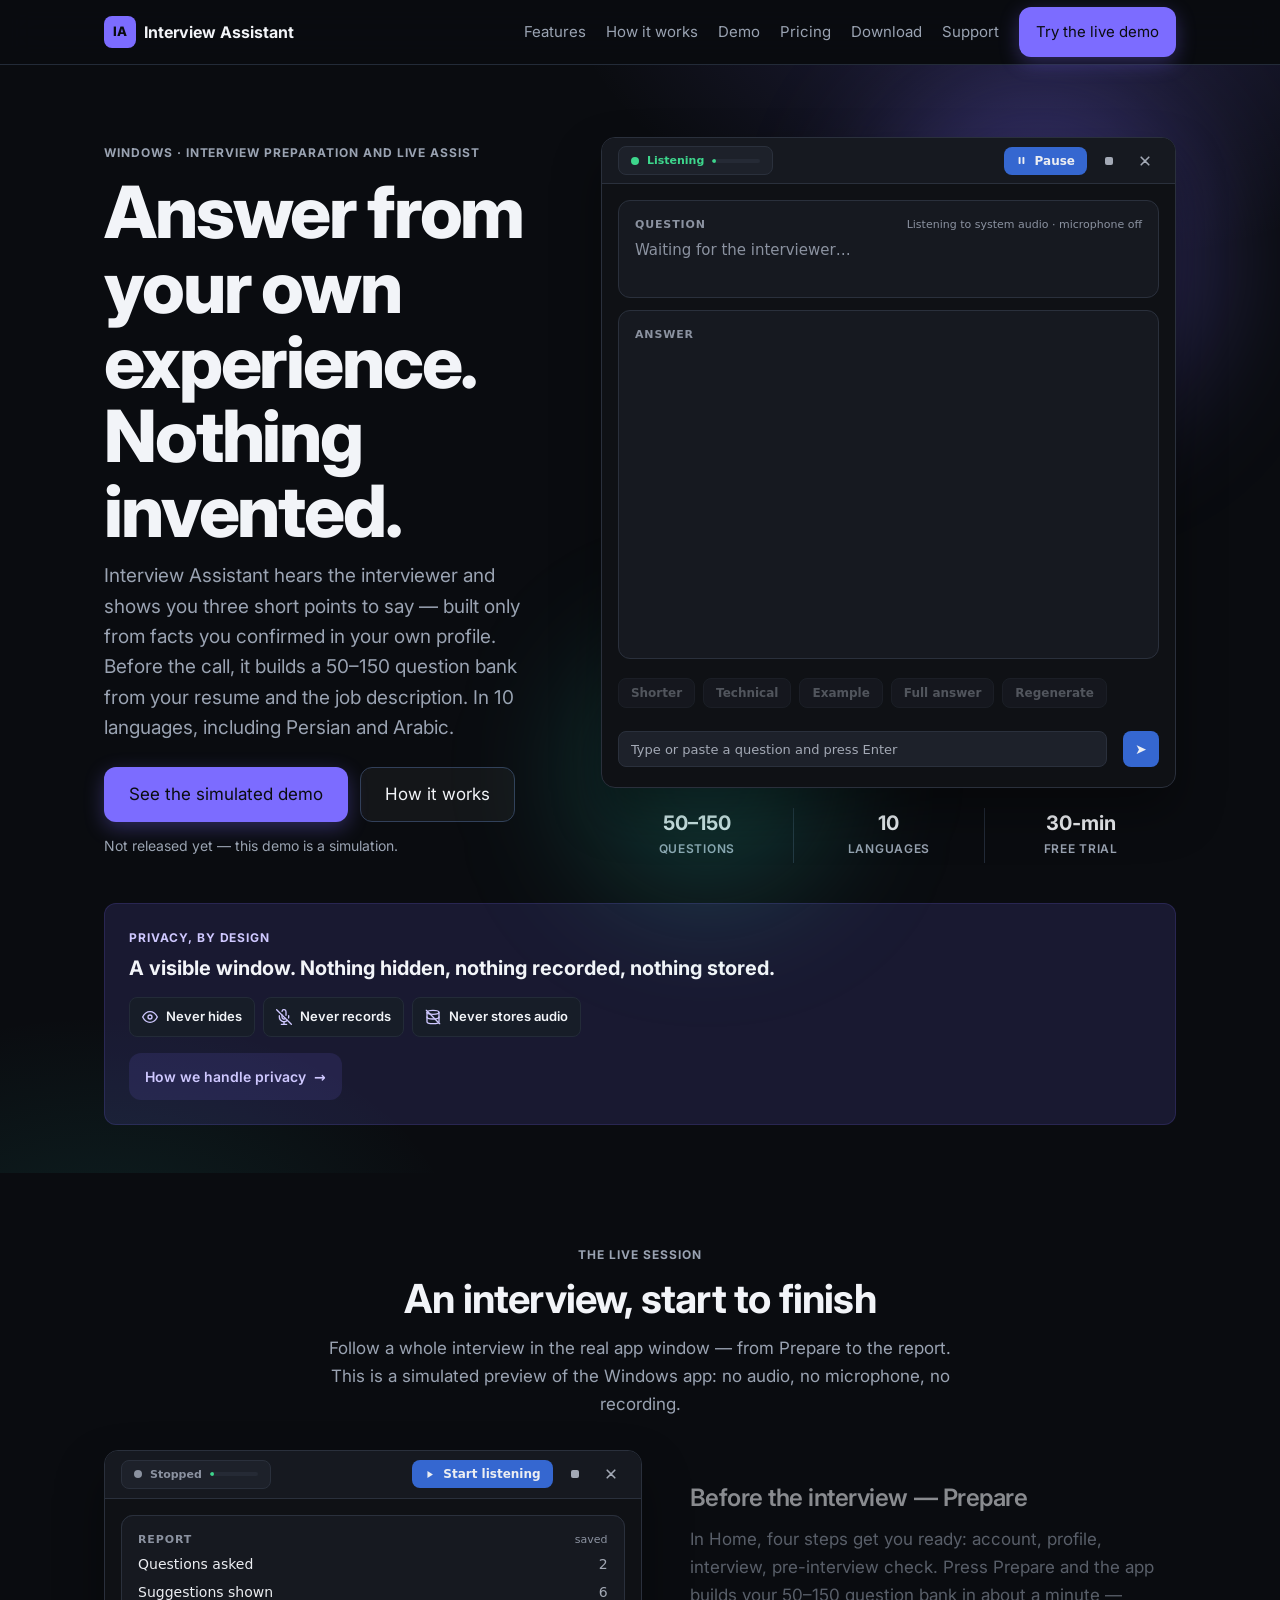
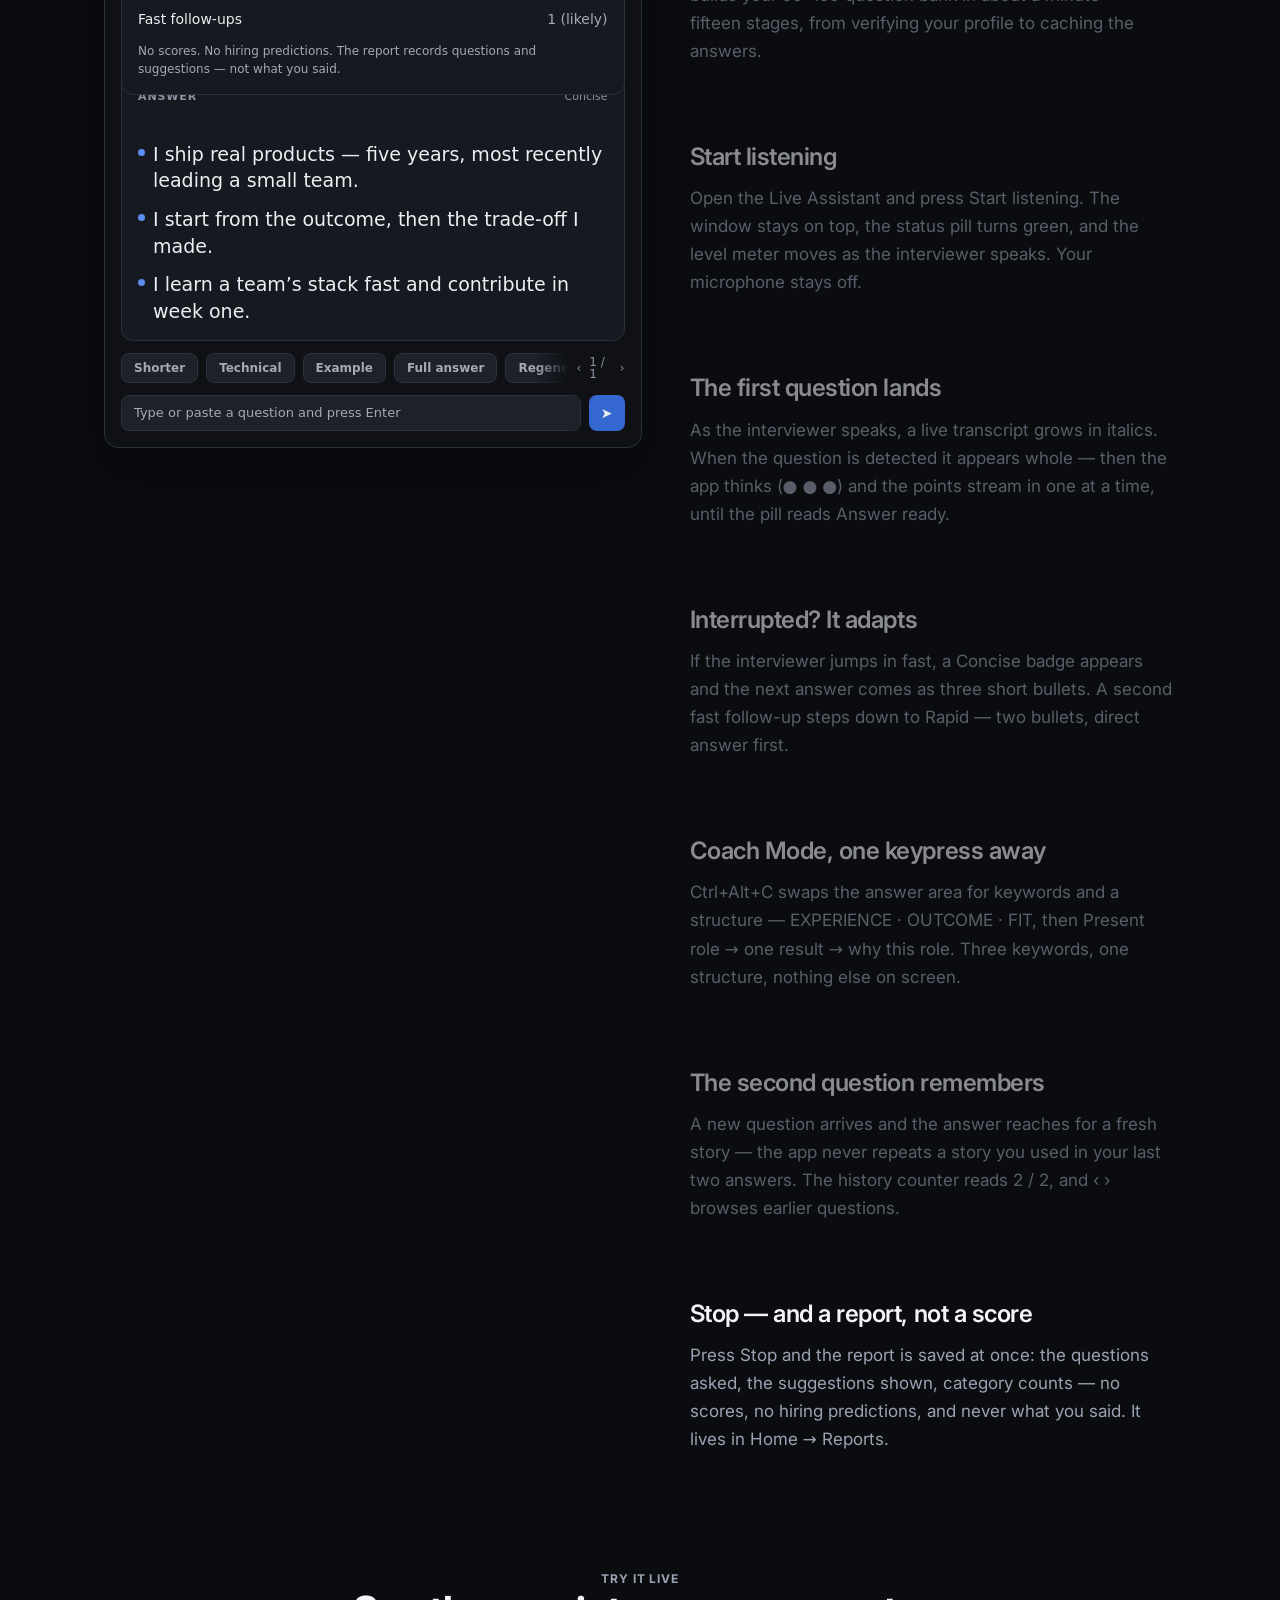
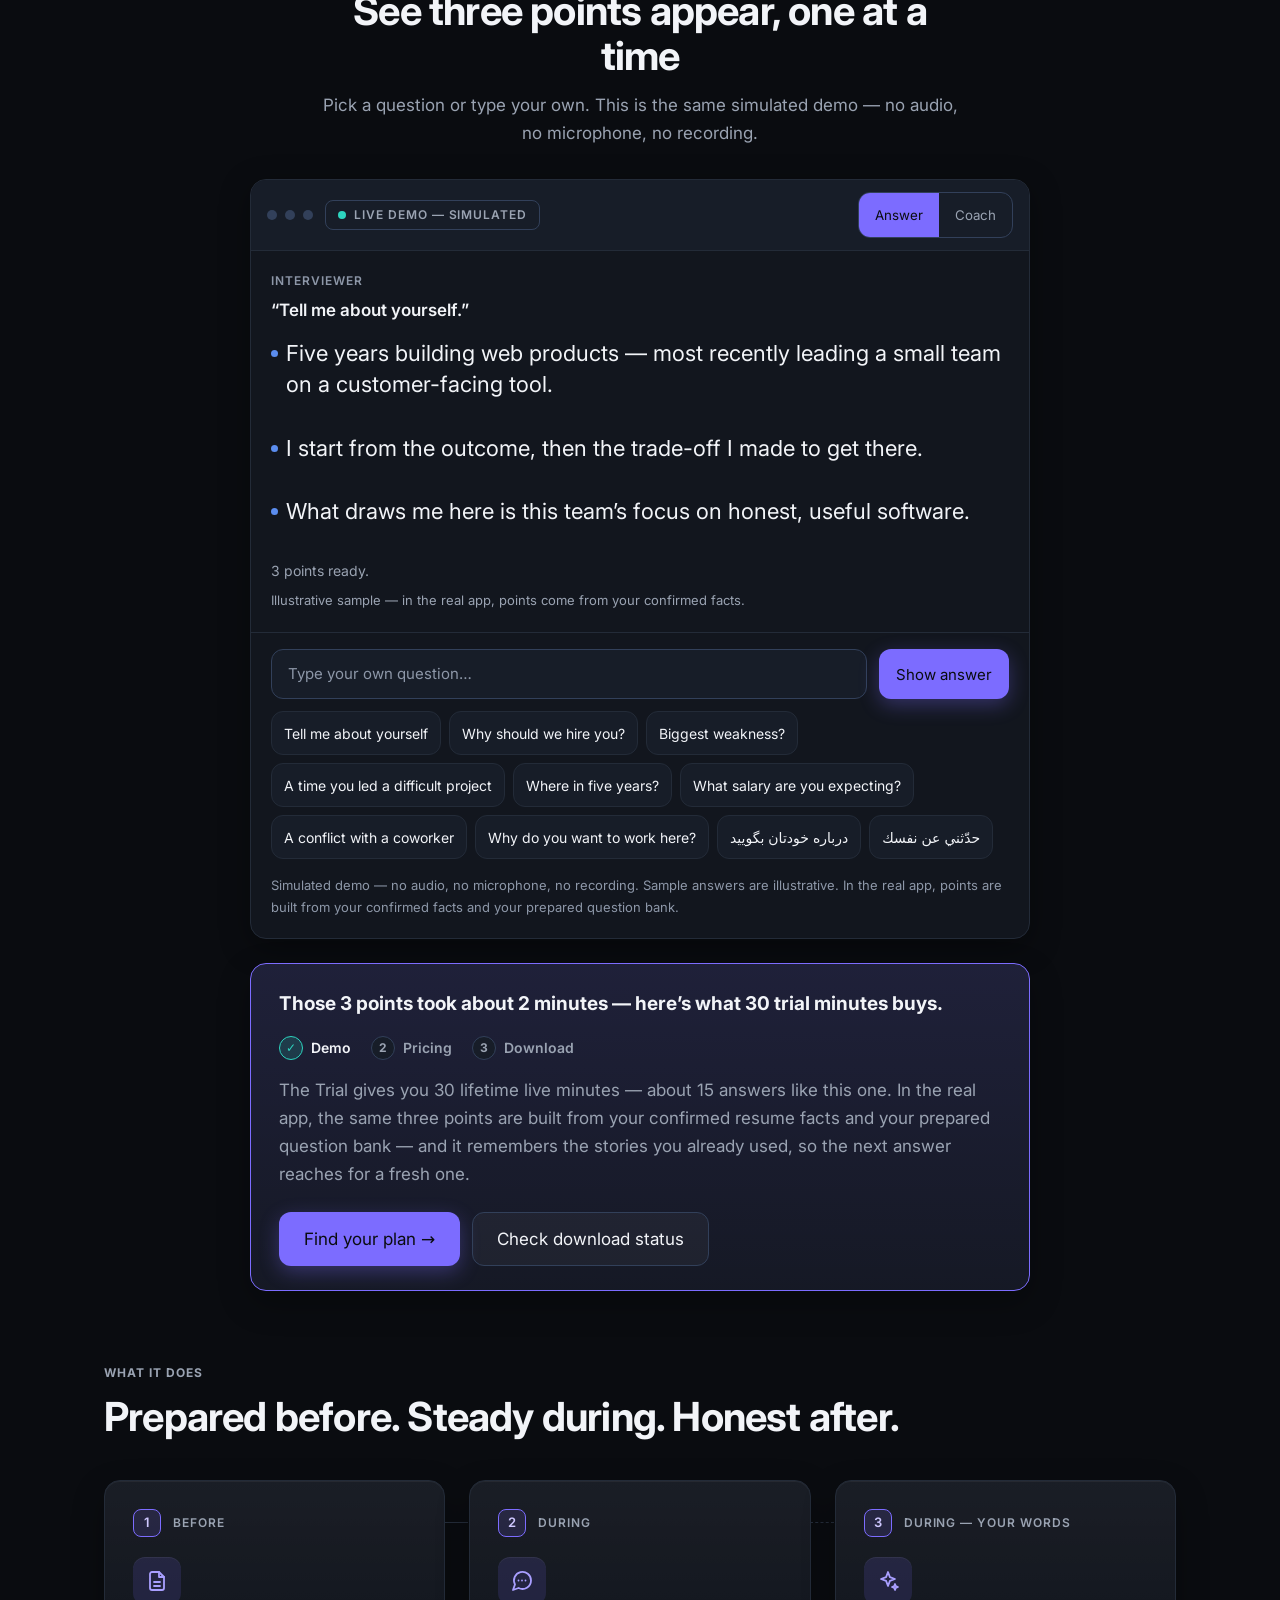
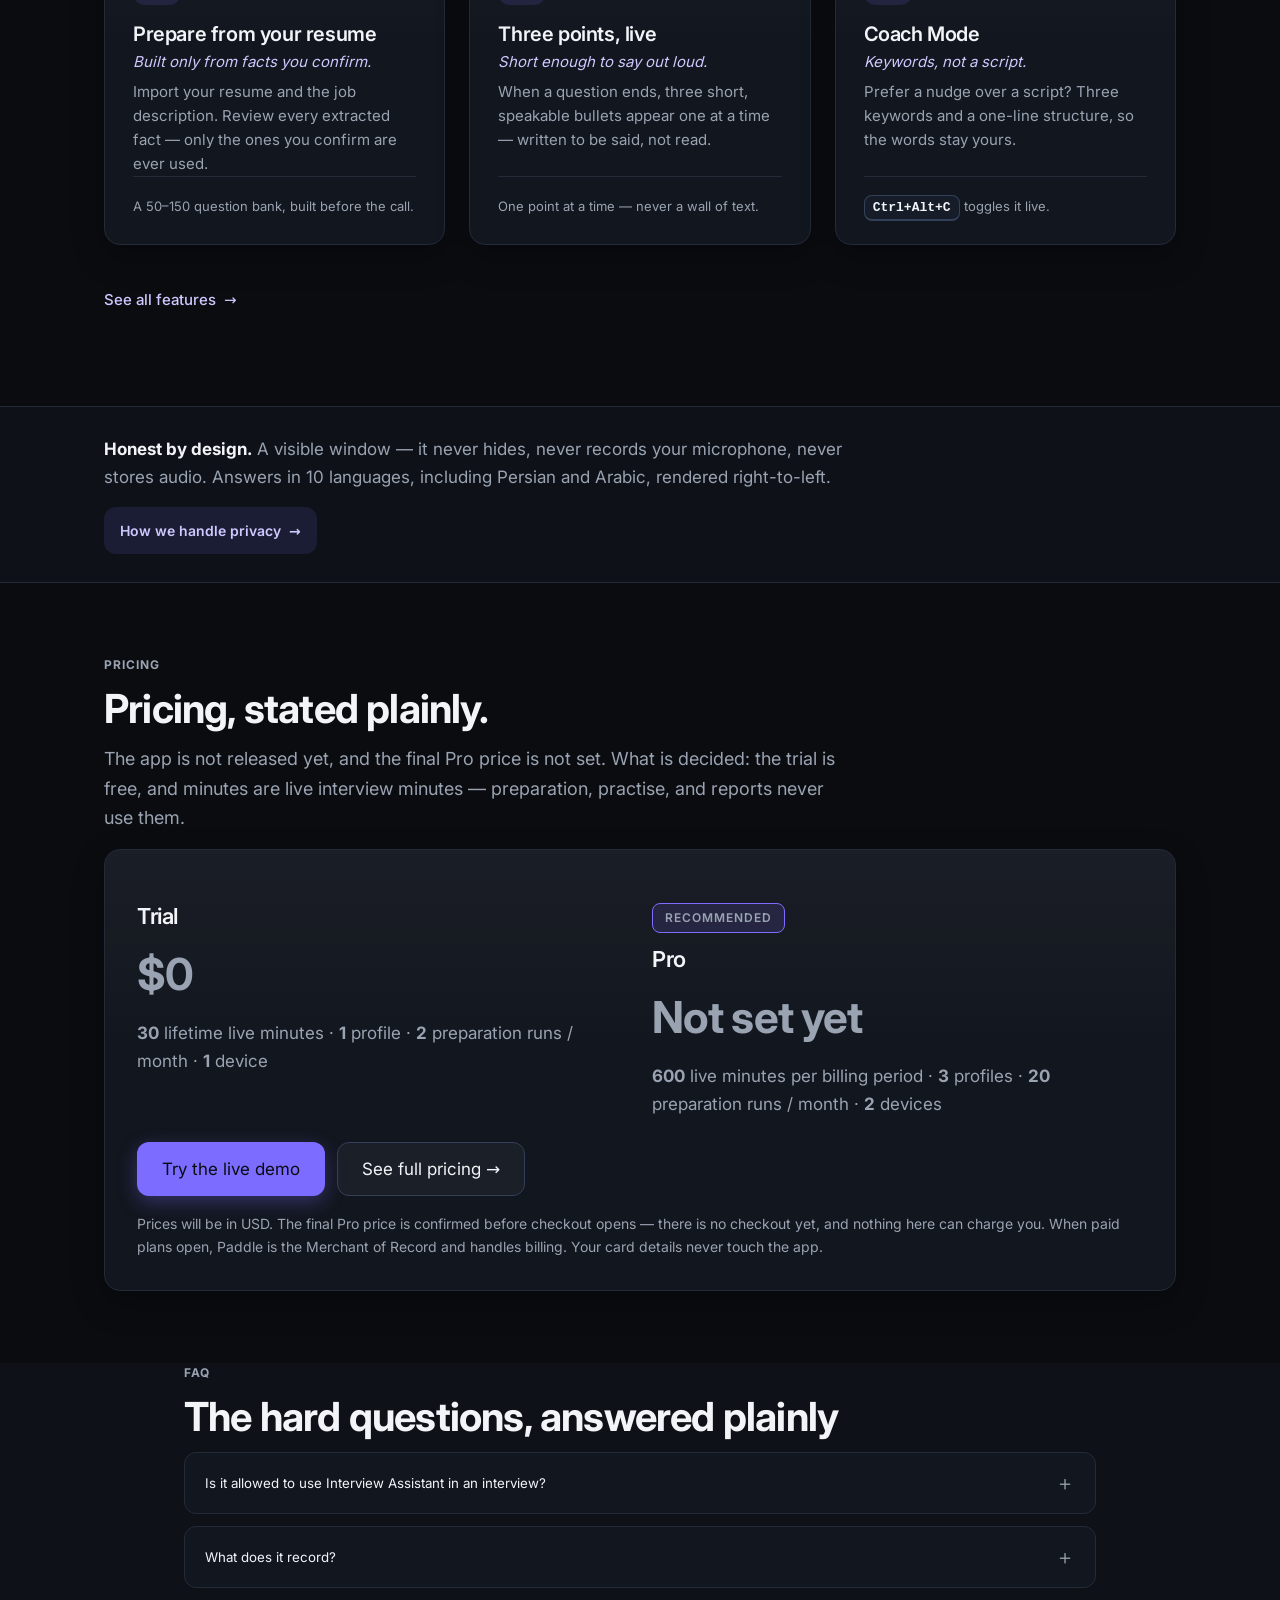
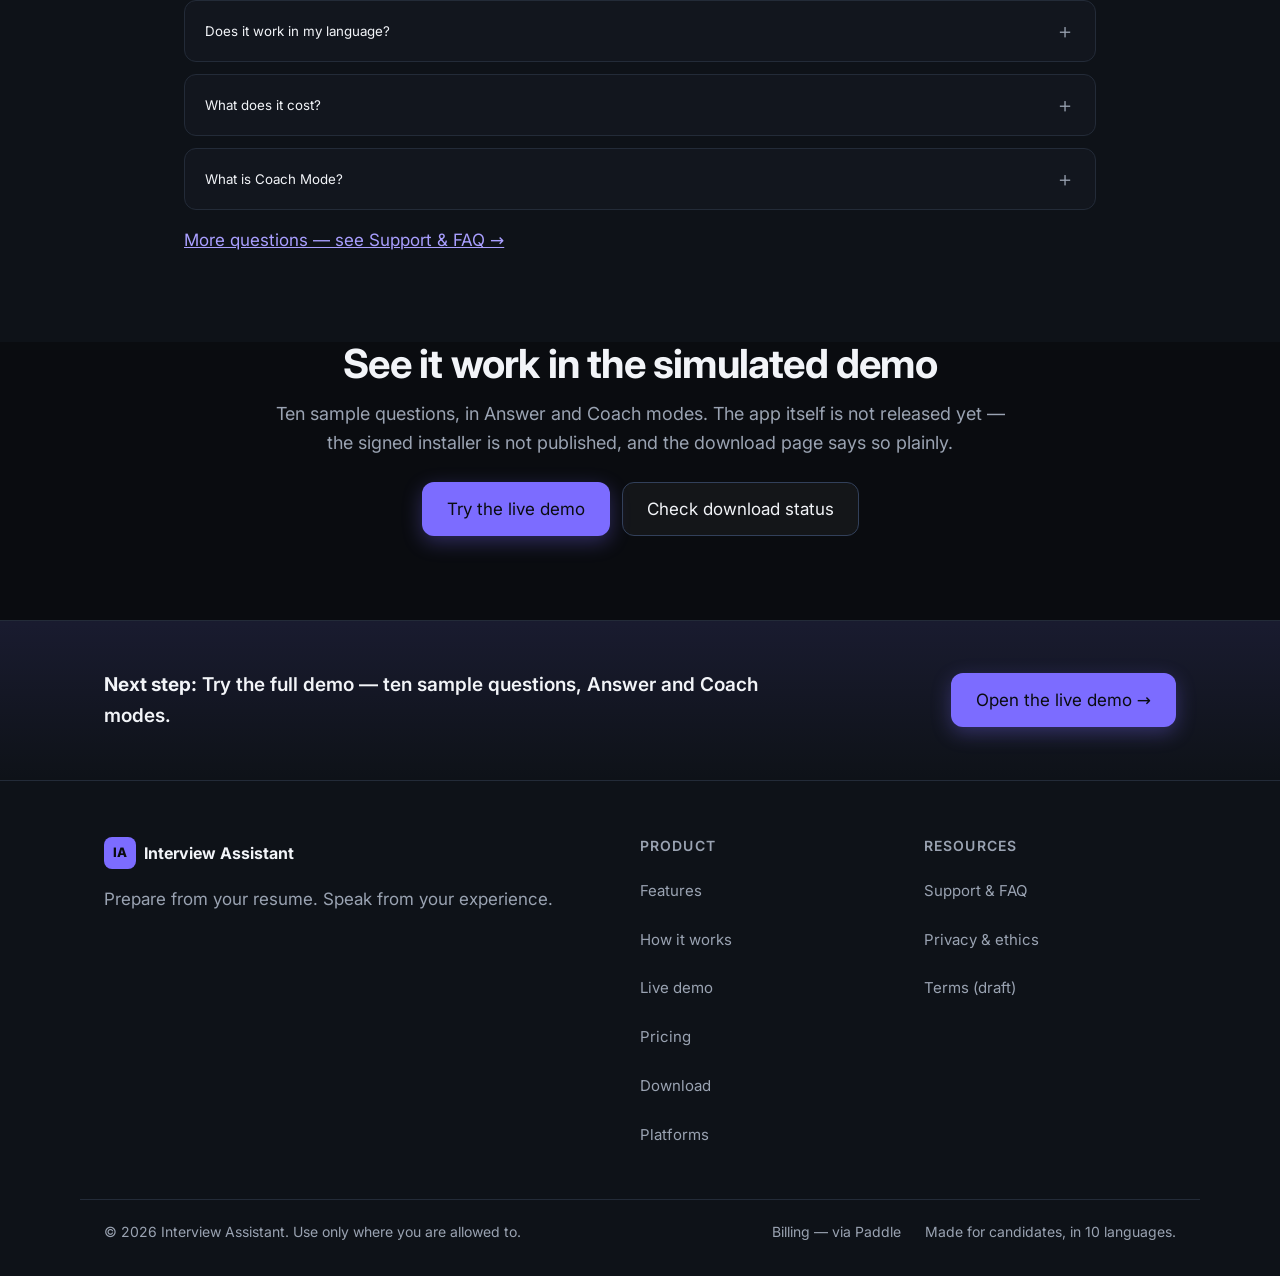
==== commit fc69d6ca: "Step 50+51: cross-document View Transitions on all pages; word-by-word copy pass — new home hero, ho" ====
--- a/website/index.html
+++ b/website/index.html
@@ -5,7 +5,7 @@
 <meta name="viewport" content="width=device-width, initial-scale=1">
 <meta name="color-scheme" content="dark">
 <title>Interview Assistant — Prepare. Practise. Answer live.</title>
-<meta name="description" content="Prepare for your interview from your resume and job description, then get three short, speakable points live — in 10 languages. Free 30-minute trial.">
+<meta name="description" content="Build a 50–150 question bank from your resume and the job description, then answer live with three short points built only from facts you confirmed.">
 <meta property="og:title" content="Interview Assistant — Prepare. Practise. Answer live.">
 <meta property="og:description" content="A 50–150 question bank built from your resume and the job description. Three short, speakable points live — built only from facts you confirmed.">
 <meta property="og:type" content="website">
@@ -30,7 +30,7 @@
   "description": "Interview preparation and practice coach for Windows, with a live assist mode for interviews where assistance is permitted.",
   "offers": [
     {"@type": "Offer", "name": "Trial", "price": "0", "priceCurrency": "USD"},
-    {"@type": "Offer", "description": "Indicative Paddle sandbox reference price. Final live price to be confirmed before checkout opens.", "name": "Pro", "price": "19.99", "priceCurrency": "USD"}
+    {"@type": "Offer", "description": "Final price to be confirmed before checkout opens.", "name": "Pro"}
   ]
 }
 </script>
@@ -74,17 +74,18 @@
   <section class="hero" id="top" aria-labelledby="hero-title">
     <div class="container hero-grid">
       <div class="hero-copy">
-        <p class="eyebrow">Windows · Interview preparation + live assist</p>
-        <h1 id="hero-title">Walk in prepared.<br>Answer in your own words.</h1>
-        <p class="lede">Interview Assistant builds a 50–150 question bank from your resume and
-          the job description, then shows you three short, speakable points live —
-          built only from facts you confirmed. In 10 languages, including Persian
+        <p class="eyebrow">Windows · Interview preparation and live assist</p>
+        <h1 id="hero-title">Answer from your own experience.<br>Nothing invented.</h1>
+        <p class="lede">Interview Assistant hears the interviewer and shows you three
+          short points to say — built only from facts you confirmed in your own
+          profile. Before the call, it builds a 50–150 question bank from your
+          resume and the job description. In 10 languages, including Persian
           and Arabic.</p>
         <p class="cta-row">
-          <a class="btn btn-primary" href="demo.html">Try the live demo</a>
-          <a class="btn btn-secondary" href="download.html">Download for Windows</a>
+          <a class="btn btn-primary" href="demo.html">See the simulated demo</a>
+          <a class="btn btn-secondary" href="how-it-works.html">How it works</a>
         </p>
-        <p class="trust-line">30 live minutes free — and they never expire.</p>
+        <p class="trust-line">Not released yet — this demo is a simulation.</p>
       </div>
 
       <!-- APP PREVIEW — a working preview: a random prepared question plays on load; the chips and the message box are real. -->
@@ -177,7 +178,7 @@
   <section class="section" id="story" aria-labelledby="story-title">
     <div class="container">
       <div class="story-head">
-        <p class="eyebrow">One interview, start to finish</p>
+        <p class="eyebrow">The live session</p>
         <h2 id="story-title">An interview, start to finish</h2>
         <p class="story-lede">Follow a whole interview in the real app window — from Prepare to the report. This is a simulated preview of the Windows app: no audio, no microphone, no recording.</p>
       </div>
@@ -563,7 +564,7 @@
         <p class="demo-next-text" id="demo-next-text">The Trial gives you 30 lifetime live minutes — about 15 answers like this one. In the real app, the same three points are built from your confirmed resume facts and your prepared question bank — and it remembers the stories you already used, so the next answer reaches for a fresh one.</p>
         <p class="cta-row">
           <a class="btn btn-primary" href="pricing.html#plan-finder">Find your plan →</a>
-          <a class="btn btn-secondary" href="download.html">Download for Windows</a>
+          <a class="btn btn-secondary" href="download.html">Check download status</a>
         </p>
       </div>
     </div>
@@ -619,9 +620,10 @@
   <section class="section" id="pricing" aria-labelledby="pricing-title">
     <div class="container">
       <p class="eyebrow">Pricing</p>
-      <h2 id="pricing-title">Start free. Pay only when it earns its keep.</h2>
-      <p class="section-intro">Minutes are live interview minutes — the time you spend in a live
-        session. Preparation, practise, and reports don’t use live minutes.</p>
+      <h2 id="pricing-title">Pricing, stated plainly.</h2>
+      <p class="section-intro">The app is not released yet, and the final Pro price is
+        not set. What is decided: the trial is free, and minutes are live
+        interview minutes — preparation, practise, and reports never use them.</p>
       <div class="pricing-teaser">
         <div class="teaser-plans">
           <div class="teaser-plan">
@@ -632,7 +634,7 @@
           <div class="teaser-plan">
             <p class="pill pill-accent">Recommended</p>
             <h3>Pro</h3>
-            <p class="price"><span class="price-amount">$19.99</span> <span class="price-per">/ month</span></p>
+            <p class="price"><span class="price-amount">Not set yet</span></p>
             <p><strong>600</strong> live minutes per billing period · <strong>3</strong> profiles · <strong>20</strong> preparation runs / month · <strong>2</strong> devices</p>
           </div>
         </div>
@@ -640,10 +642,10 @@
           <a class="btn btn-primary" href="demo.html">Try the live demo</a>
           <a class="btn btn-secondary" href="pricing.html">See full pricing →</a>
         </p>
-        <p class="fineprint">Prices in USD. The Pro price shown is a Paddle sandbox
-          reference — the final live price will be confirmed before paid checkout
-          opens, and there is no checkout on this page yet. Billed by Paddle, the
-          Merchant of Record. Your card details never touch the app.</p>
+        <p class="fineprint">Prices will be in USD. The final Pro price is confirmed
+          before checkout opens — there is no checkout yet, and nothing here can
+          charge you. When paid plans open, Paddle is the Merchant of Record and
+          handles billing. Your card details never touch the app.</p>
       </div>
     </div>
   </section>
@@ -677,9 +679,11 @@
         <div class="acc-item">
           <button class="acc-btn" type="button" aria-expanded="true" aria-controls="faq-hp4" id="faq-hb4">What does it cost?<span class="chev" aria-hidden="true">＋</span></button>
           <div class="acc-panel" id="faq-hp4" role="region" aria-labelledby="faq-hb4"><div><p>The Trial gives you 30 lifetime live minutes, 1 profile, and 2
-            preparation runs a month. Pro is USD 19.99 a month for 600 live
-            minutes per billing period, 3 profiles, and 20 preparation runs.
-            Billed by Paddle — no card details ever touch the app.</p></div></div>
+            preparation runs a month. Pro adds 600 live minutes per billing
+            period, 3 profiles, and 20 preparation runs a month. Its price is
+            not final yet — it will be confirmed before checkout opens.
+            Billing will be handled by Paddle, and no card details ever touch
+            the app.</p></div></div>
         </div>
         <div class="acc-item">
           <button class="acc-btn" type="button" aria-expanded="true" aria-controls="faq-hp5" id="faq-hb5">What is Coach Mode?<span class="chev" aria-hidden="true">＋</span></button>
@@ -695,11 +699,11 @@
   <!-- FINAL CTA -->
   <section class="section cta-final" aria-labelledby="cta-title">
     <div class="container narrow">
-      <h2 id="cta-title">See it work before you install it</h2>
-      <p class="section-intro">Try the live demo — ten sample questions, Answer and Coach modes. Windows 10/11, 64-bit. Free Trial — 30 live minutes. The signed installer is not published yet; the download page says so plainly.</p>
+      <h2 id="cta-title">See it work in the simulated demo</h2>
+      <p class="section-intro">Ten sample questions, in Answer and Coach modes. The app itself is not released yet — the signed installer is not published, and the download page says so plainly.</p>
       <p class="cta-row">
         <a class="btn btn-primary" href="demo.html">Try the live demo</a>
-        <a class="btn btn-secondary" href="download.html">Download for Windows</a>
+        <a class="btn btn-secondary" href="download.html">Check download status</a>
       </p>
     </div>
   </section>
@@ -746,9 +750,9 @@
 </footer>
 
 <div class="sticky-cta" id="sticky-cta" hidden>
-  <p class="sticky-cta-text">Interview Assistant for Windows — free Trial, 30 live minutes.</p>
+  <p class="sticky-cta-text">Interview Assistant for Windows — not released yet. The demo is a simulation.</p>
   <a class="btn btn-primary btn-small" href="demo.html">Try the live demo</a>
-  <a class="btn btn-secondary btn-small" href="download.html">Download for Windows</a>
+  <a class="btn btn-secondary btn-small" href="download.html">Check download status</a>
   <button class="sticky-cta-close" type="button" id="sticky-cta-close" aria-label="Dismiss">×</button>
 </div>
 <script src="app.js"></script>
--- a/website/styles.css
+++ b/website/styles.css
@@ -434,7 +434,6 @@
 /* ---------- Pricing ---------- */
 .price { margin: 8px 0 0; }
 .price-amount { font-size: 44px; font-weight: 700; letter-spacing: -.02em; }
-.price-per { color: var(--muted); font-size: 17px; }
 .check-list { list-style: none; margin: 0 0 24px; padding: 0; display: grid; gap: 8px; color: var(--muted); }
 .check-list li::before { content: "✓ "; color: var(--good); font-weight: 700; }
 .check-list strong { color: var(--text); }
@@ -1595,3 +1594,28 @@
 .ia-update-card:last-child { margin-bottom: 0; }
 .ia-update-card .ia-dismiss, .ia-callout .ia-dismiss { position: absolute; top: 12px; right: 12px; }
 .ia-callout { position: relative; }
+
+/* Step 50 — Cross-document View Transitions. The shared stylesheet
+   opts every page into browser-native navigation transitions, so
+   moving between pages feels like moving inside one app: the sticky
+   header stays put (named element, no animation of its own), the
+   outgoing page fades, and the incoming page rises with the house
+   easing. Browsers without support navigate exactly as before.
+   Reduced-motion users get an instant swap. */
+@view-transition { navigation: auto; }
+.site-header { view-transition-name: site-header; }
+::view-transition-old(site-header),
+::view-transition-new(site-header) { animation: none; }
+::view-transition-old(root) { animation: ia-vt-out .18s ease both; }
+::view-transition-new(root) { animation: ia-vt-in .32s cubic-bezier(.2,.7,.3,1) both; }
+@keyframes ia-vt-out { to { opacity: 0; } }
+@keyframes ia-vt-in {
+  from { opacity: 0; transform: translateY(12px); }
+  to { opacity: 1; transform: translateY(0); }
+}
+@media (prefers-reduced-motion: reduce) {
+  ::view-transition-old(root),
+  ::view-transition-new(root),
+  ::view-transition-old(site-header),
+  ::view-transition-new(site-header) { animation: none; }
+}
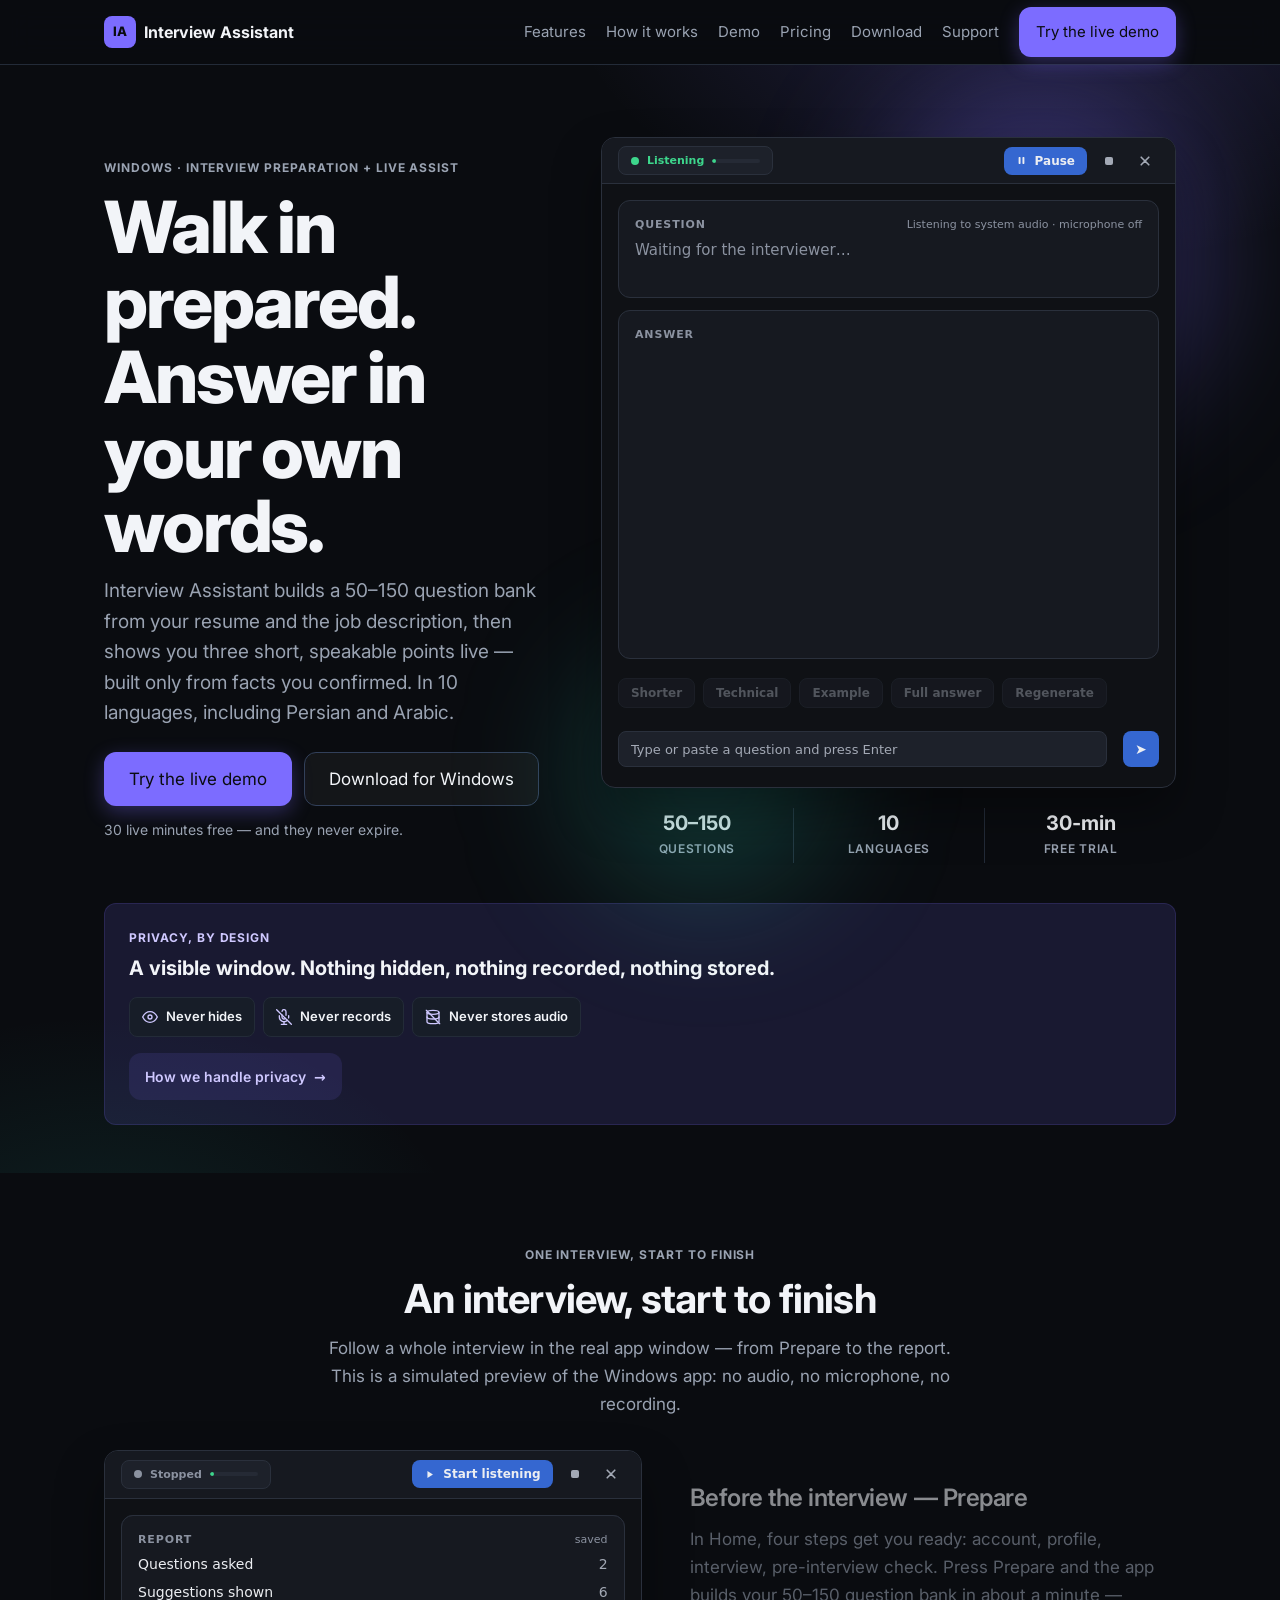
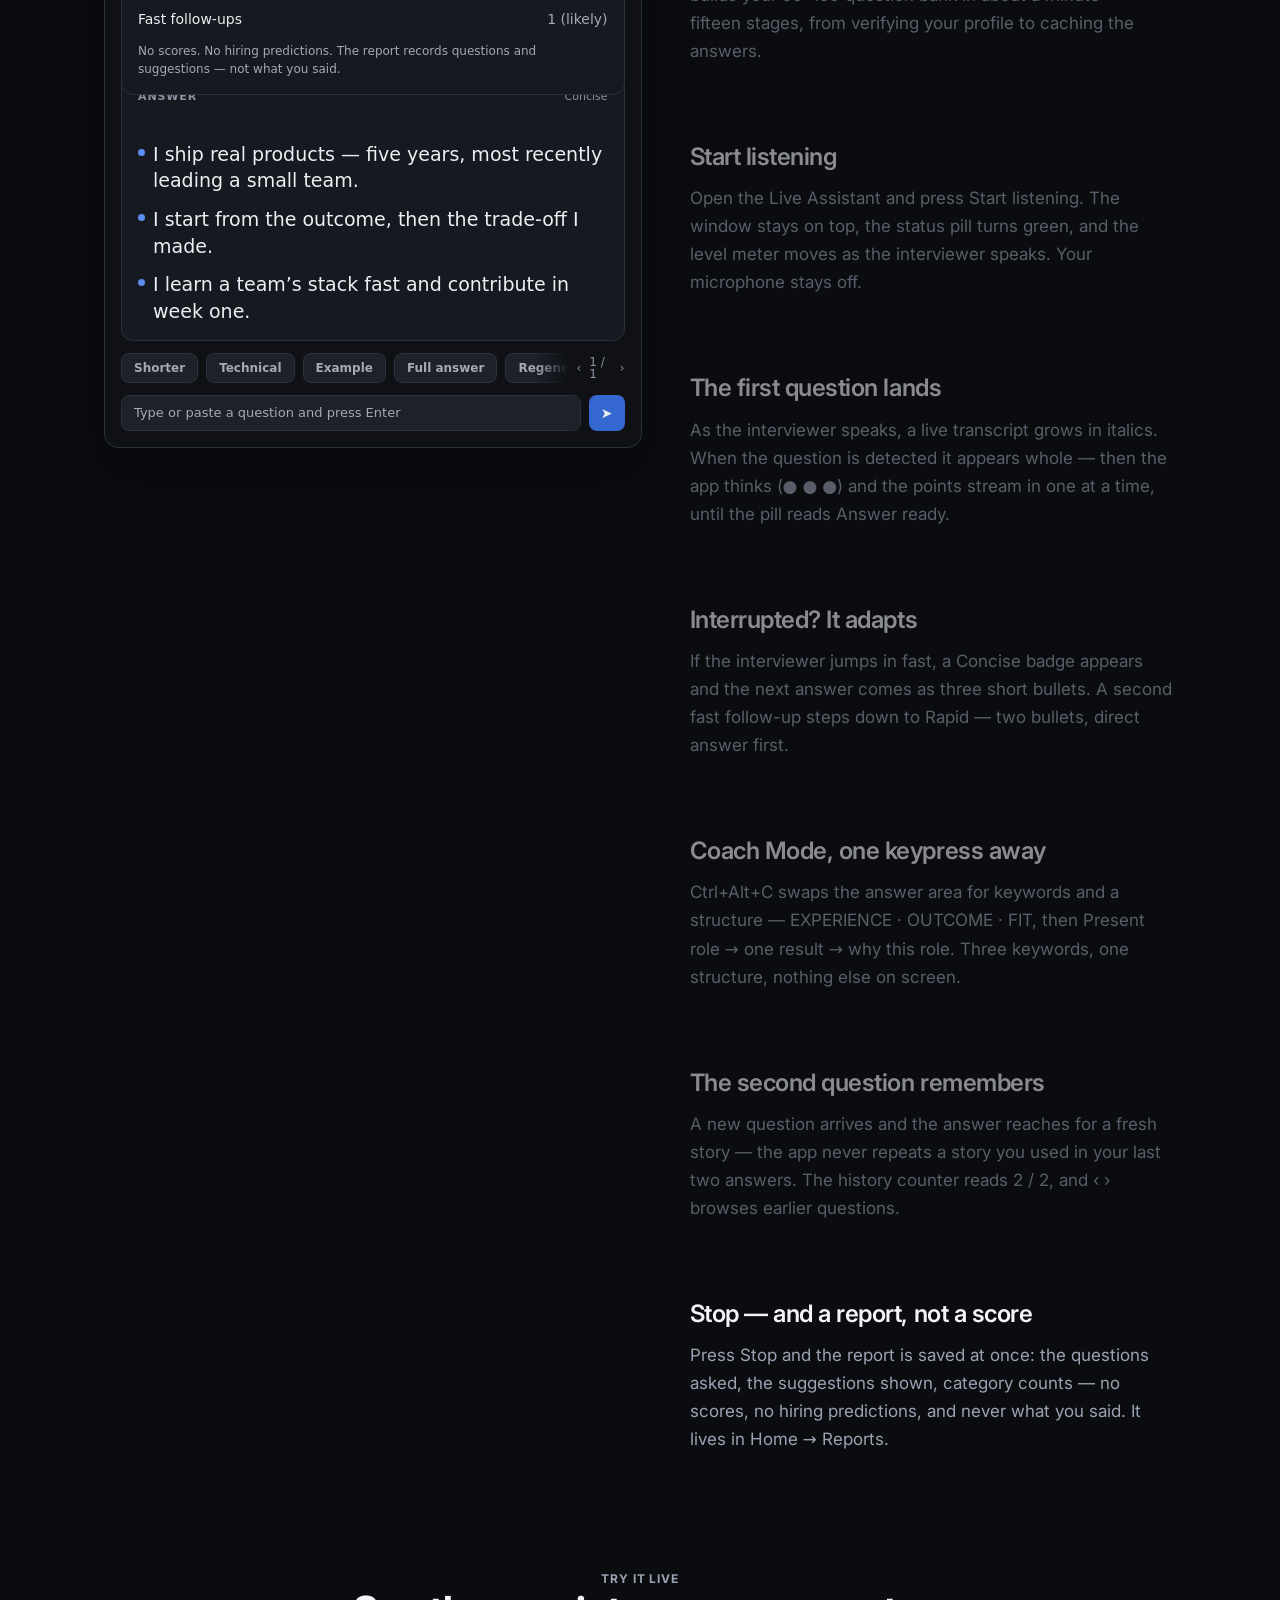
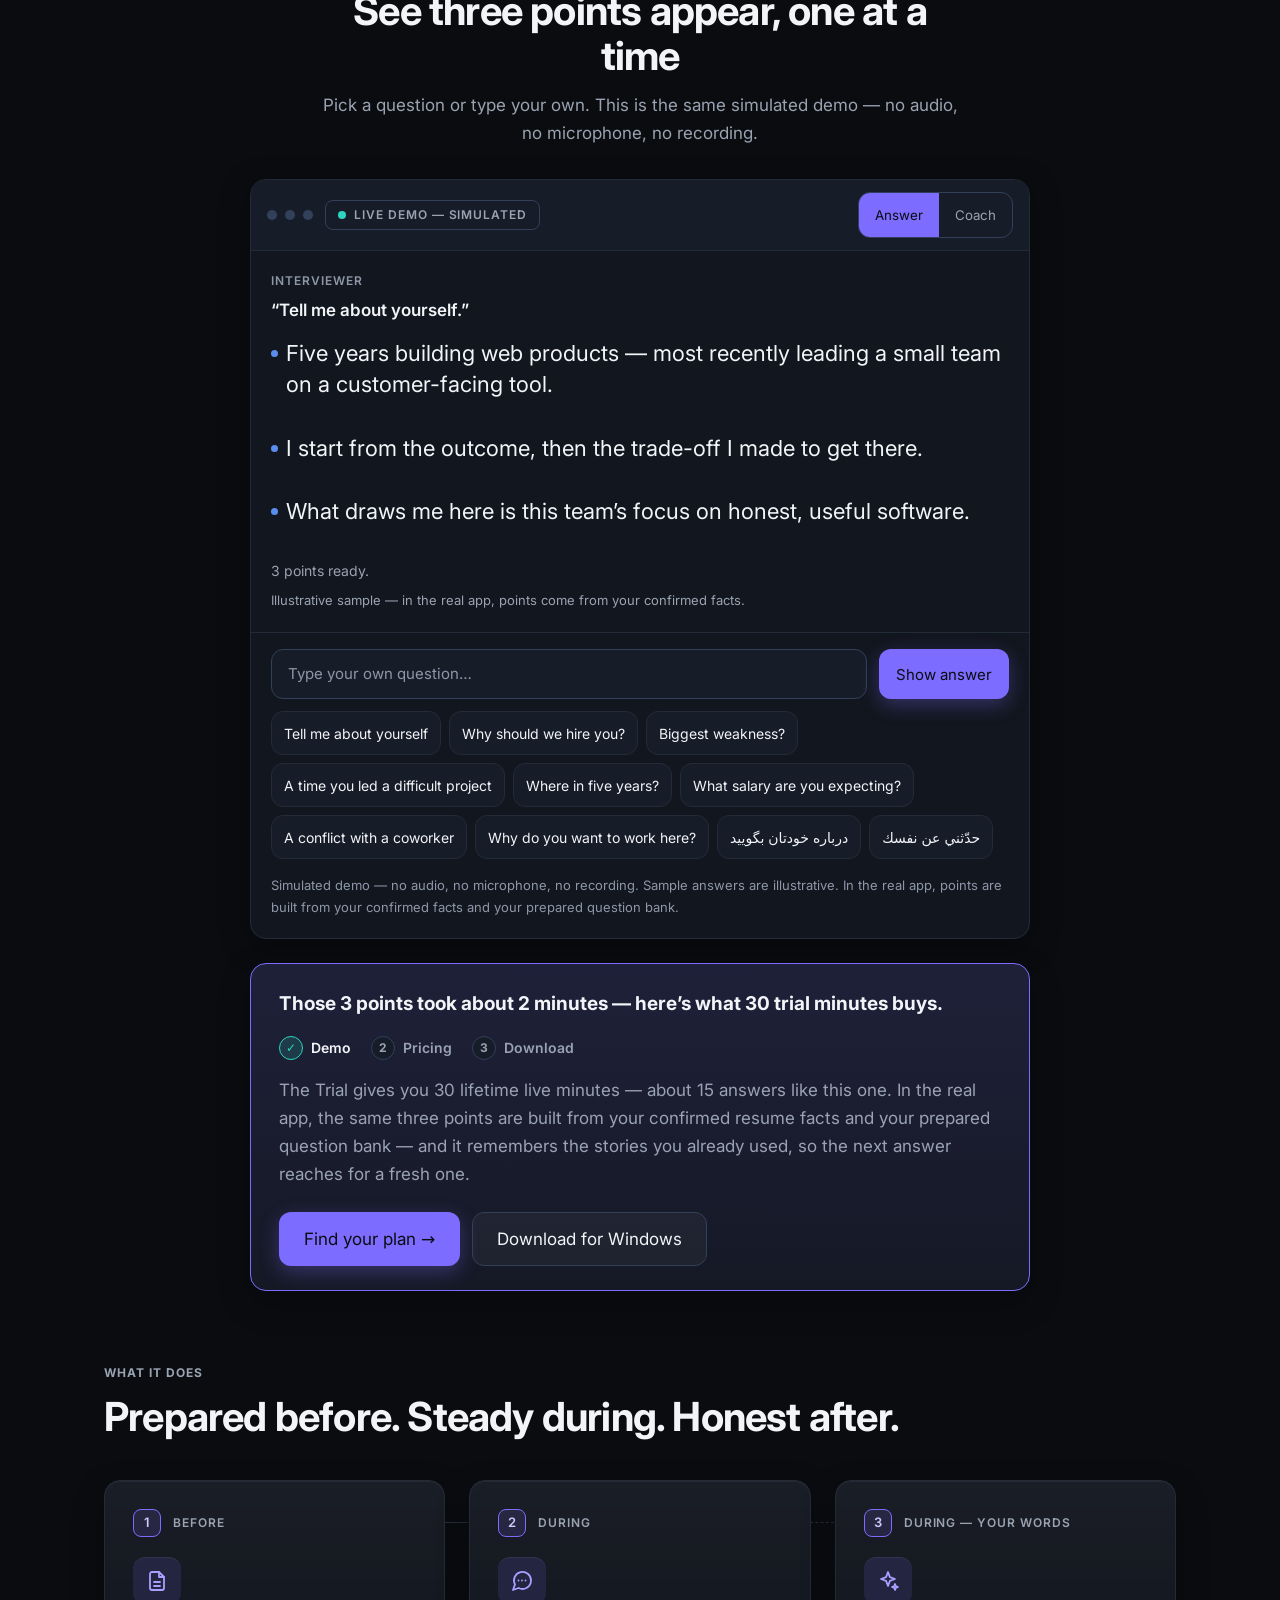
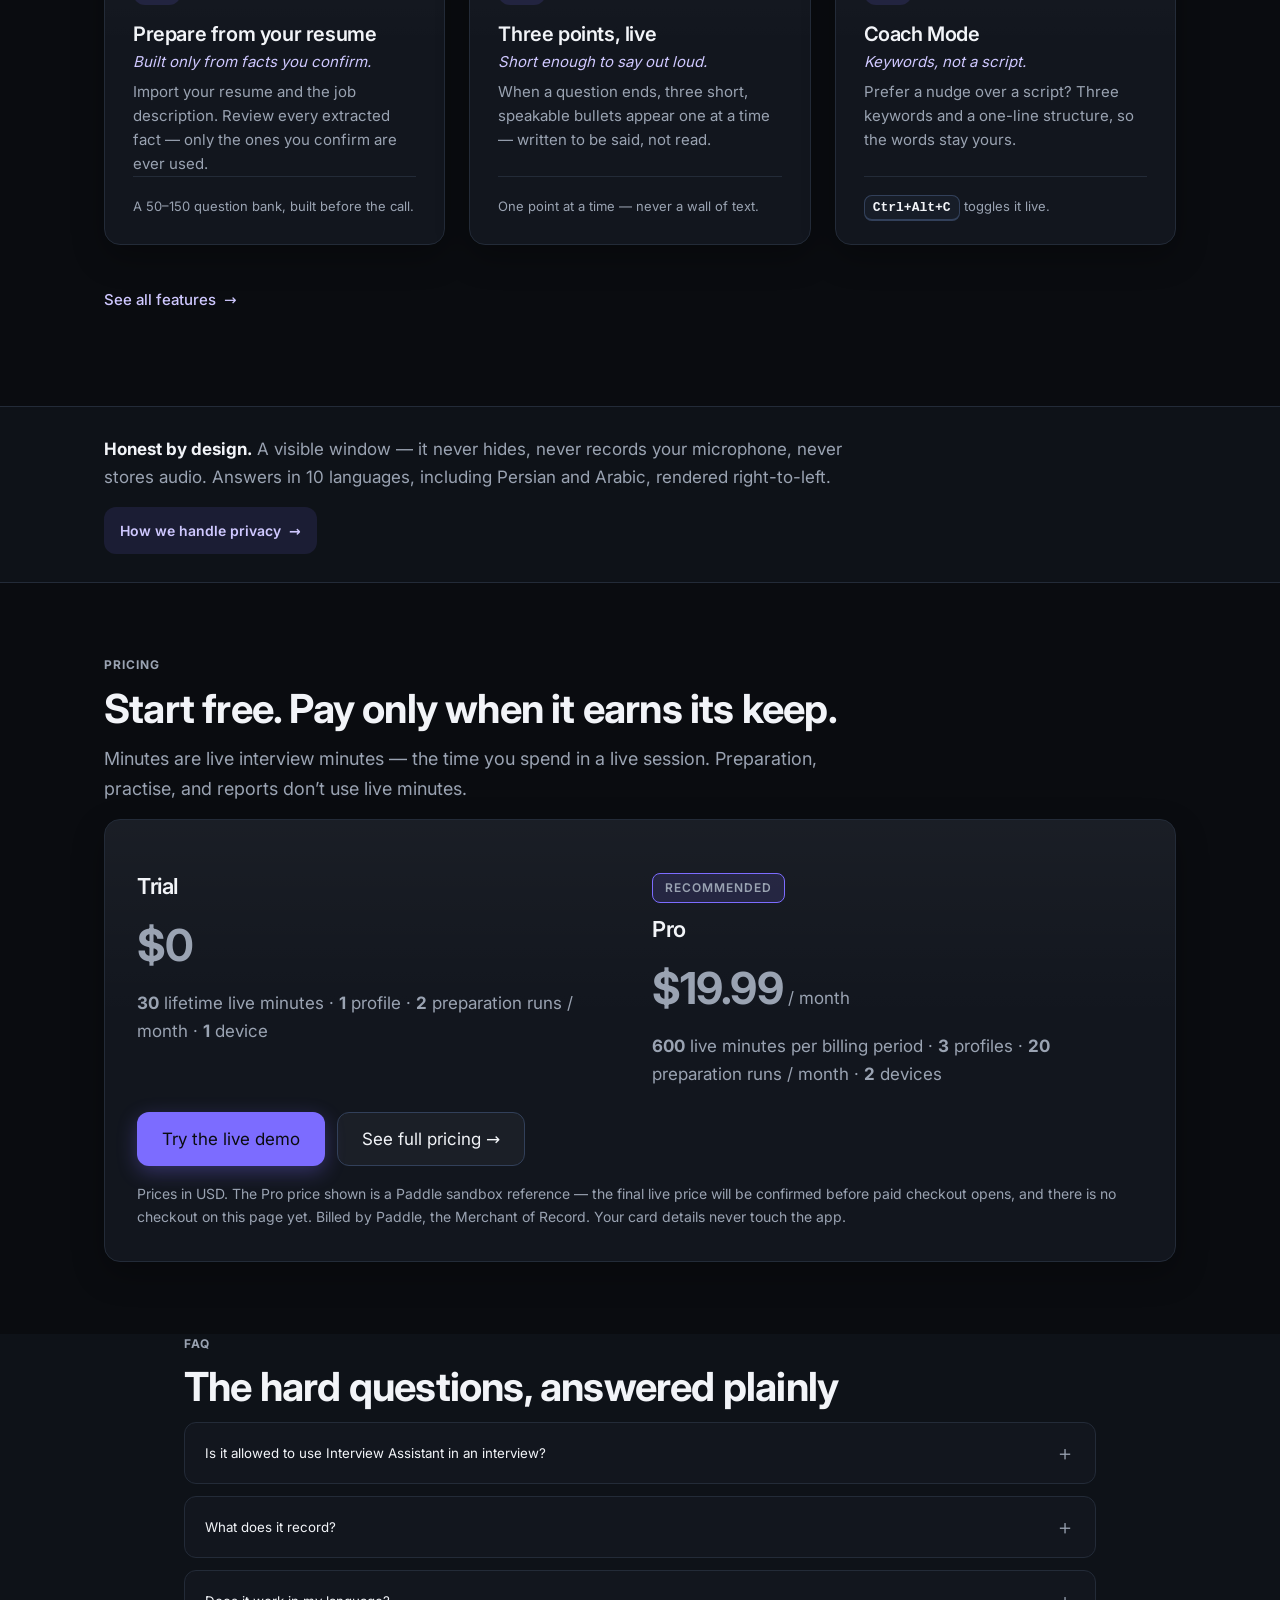
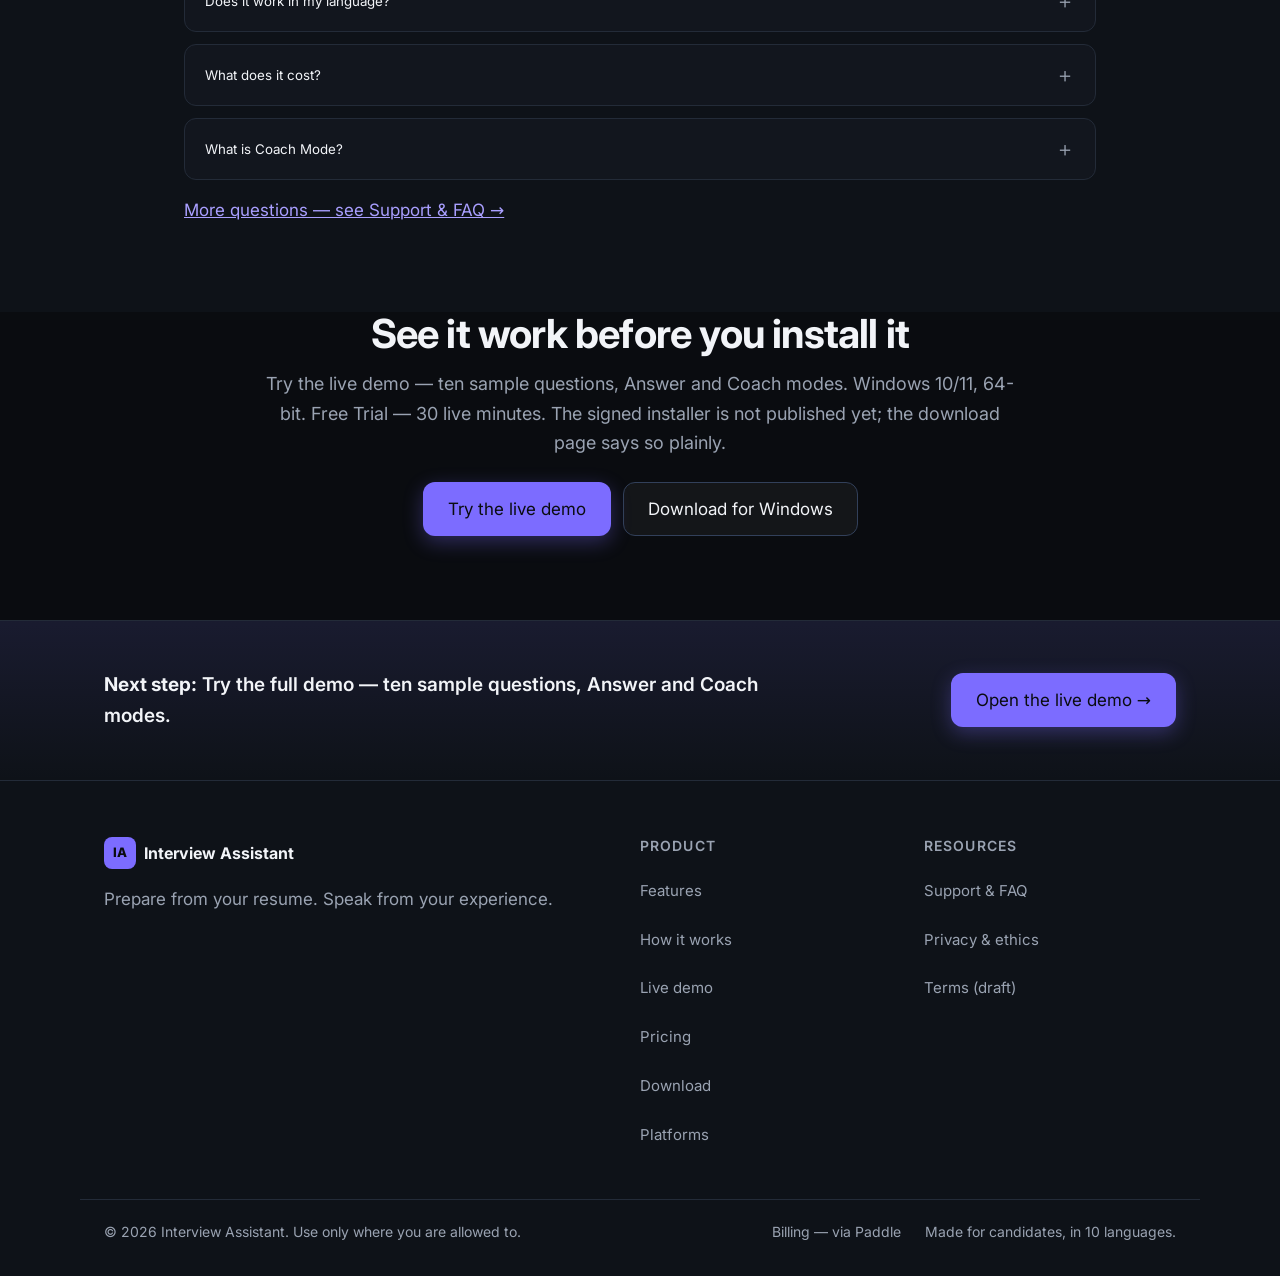
==== commit 0891f8de: "Rollback Step 51 copy rewrite (owner decision): restore pre-rewrite content on all pages and app.js;" ====
--- a/website/index.html
+++ b/website/index.html
@@ -5,7 +5,7 @@
 <meta name="viewport" content="width=device-width, initial-scale=1">
 <meta name="color-scheme" content="dark">
 <title>Interview Assistant — Prepare. Practise. Answer live.</title>
-<meta name="description" content="Build a 50–150 question bank from your resume and the job description, then answer live with three short points built only from facts you confirmed.">
+<meta name="description" content="Prepare for your interview from your resume and job description, then get three short, speakable points live — in 10 languages. Free 30-minute trial.">
 <meta property="og:title" content="Interview Assistant — Prepare. Practise. Answer live.">
 <meta property="og:description" content="A 50–150 question bank built from your resume and the job description. Three short, speakable points live — built only from facts you confirmed.">
 <meta property="og:type" content="website">
@@ -30,7 +30,7 @@
   "description": "Interview preparation and practice coach for Windows, with a live assist mode for interviews where assistance is permitted.",
   "offers": [
     {"@type": "Offer", "name": "Trial", "price": "0", "priceCurrency": "USD"},
-    {"@type": "Offer", "description": "Final price to be confirmed before checkout opens.", "name": "Pro"}
+    {"@type": "Offer", "description": "Indicative Paddle sandbox reference price. Final live price to be confirmed before checkout opens.", "name": "Pro", "price": "19.99", "priceCurrency": "USD"}
   ]
 }
 </script>
@@ -74,18 +74,17 @@
   <section class="hero" id="top" aria-labelledby="hero-title">
     <div class="container hero-grid">
       <div class="hero-copy">
-        <p class="eyebrow">Windows · Interview preparation and live assist</p>
-        <h1 id="hero-title">Answer from your own experience.<br>Nothing invented.</h1>
-        <p class="lede">Interview Assistant hears the interviewer and shows you three
-          short points to say — built only from facts you confirmed in your own
-          profile. Before the call, it builds a 50–150 question bank from your
-          resume and the job description. In 10 languages, including Persian
+        <p class="eyebrow">Windows · Interview preparation + live assist</p>
+        <h1 id="hero-title">Walk in prepared.<br>Answer in your own words.</h1>
+        <p class="lede">Interview Assistant builds a 50–150 question bank from your resume and
+          the job description, then shows you three short, speakable points live —
+          built only from facts you confirmed. In 10 languages, including Persian
           and Arabic.</p>
         <p class="cta-row">
-          <a class="btn btn-primary" href="demo.html">See the simulated demo</a>
-          <a class="btn btn-secondary" href="how-it-works.html">How it works</a>
+          <a class="btn btn-primary" href="demo.html">Try the live demo</a>
+          <a class="btn btn-secondary" href="download.html">Download for Windows</a>
         </p>
-        <p class="trust-line">Not released yet — this demo is a simulation.</p>
+        <p class="trust-line">30 live minutes free — and they never expire.</p>
       </div>
 
       <!-- APP PREVIEW — a working preview: a random prepared question plays on load; the chips and the message box are real. -->
@@ -178,7 +177,7 @@
   <section class="section" id="story" aria-labelledby="story-title">
     <div class="container">
       <div class="story-head">
-        <p class="eyebrow">The live session</p>
+        <p class="eyebrow">One interview, start to finish</p>
         <h2 id="story-title">An interview, start to finish</h2>
         <p class="story-lede">Follow a whole interview in the real app window — from Prepare to the report. This is a simulated preview of the Windows app: no audio, no microphone, no recording.</p>
       </div>
@@ -564,7 +563,7 @@
         <p class="demo-next-text" id="demo-next-text">The Trial gives you 30 lifetime live minutes — about 15 answers like this one. In the real app, the same three points are built from your confirmed resume facts and your prepared question bank — and it remembers the stories you already used, so the next answer reaches for a fresh one.</p>
         <p class="cta-row">
           <a class="btn btn-primary" href="pricing.html#plan-finder">Find your plan →</a>
-          <a class="btn btn-secondary" href="download.html">Check download status</a>
+          <a class="btn btn-secondary" href="download.html">Download for Windows</a>
         </p>
       </div>
     </div>
@@ -620,10 +619,9 @@
   <section class="section" id="pricing" aria-labelledby="pricing-title">
     <div class="container">
       <p class="eyebrow">Pricing</p>
-      <h2 id="pricing-title">Pricing, stated plainly.</h2>
-      <p class="section-intro">The app is not released yet, and the final Pro price is
-        not set. What is decided: the trial is free, and minutes are live
-        interview minutes — preparation, practise, and reports never use them.</p>
+      <h2 id="pricing-title">Start free. Pay only when it earns its keep.</h2>
+      <p class="section-intro">Minutes are live interview minutes — the time you spend in a live
+        session. Preparation, practise, and reports don’t use live minutes.</p>
       <div class="pricing-teaser">
         <div class="teaser-plans">
           <div class="teaser-plan">
@@ -634,7 +632,7 @@
           <div class="teaser-plan">
             <p class="pill pill-accent">Recommended</p>
             <h3>Pro</h3>
-            <p class="price"><span class="price-amount">Not set yet</span></p>
+            <p class="price"><span class="price-amount">$19.99</span> <span class="price-per">/ month</span></p>
             <p><strong>600</strong> live minutes per billing period · <strong>3</strong> profiles · <strong>20</strong> preparation runs / month · <strong>2</strong> devices</p>
           </div>
         </div>
@@ -642,10 +640,10 @@
           <a class="btn btn-primary" href="demo.html">Try the live demo</a>
           <a class="btn btn-secondary" href="pricing.html">See full pricing →</a>
         </p>
-        <p class="fineprint">Prices will be in USD. The final Pro price is confirmed
-          before checkout opens — there is no checkout yet, and nothing here can
-          charge you. When paid plans open, Paddle is the Merchant of Record and
-          handles billing. Your card details never touch the app.</p>
+        <p class="fineprint">Prices in USD. The Pro price shown is a Paddle sandbox
+          reference — the final live price will be confirmed before paid checkout
+          opens, and there is no checkout on this page yet. Billed by Paddle, the
+          Merchant of Record. Your card details never touch the app.</p>
       </div>
     </div>
   </section>
@@ -679,11 +677,9 @@
         <div class="acc-item">
           <button class="acc-btn" type="button" aria-expanded="true" aria-controls="faq-hp4" id="faq-hb4">What does it cost?<span class="chev" aria-hidden="true">＋</span></button>
           <div class="acc-panel" id="faq-hp4" role="region" aria-labelledby="faq-hb4"><div><p>The Trial gives you 30 lifetime live minutes, 1 profile, and 2
-            preparation runs a month. Pro adds 600 live minutes per billing
-            period, 3 profiles, and 20 preparation runs a month. Its price is
-            not final yet — it will be confirmed before checkout opens.
-            Billing will be handled by Paddle, and no card details ever touch
-            the app.</p></div></div>
+            preparation runs a month. Pro is USD 19.99 a month for 600 live
+            minutes per billing period, 3 profiles, and 20 preparation runs.
+            Billed by Paddle — no card details ever touch the app.</p></div></div>
         </div>
         <div class="acc-item">
           <button class="acc-btn" type="button" aria-expanded="true" aria-controls="faq-hp5" id="faq-hb5">What is Coach Mode?<span class="chev" aria-hidden="true">＋</span></button>
@@ -699,11 +695,11 @@
   <!-- FINAL CTA -->
   <section class="section cta-final" aria-labelledby="cta-title">
     <div class="container narrow">
-      <h2 id="cta-title">See it work in the simulated demo</h2>
-      <p class="section-intro">Ten sample questions, in Answer and Coach modes. The app itself is not released yet — the signed installer is not published, and the download page says so plainly.</p>
+      <h2 id="cta-title">See it work before you install it</h2>
+      <p class="section-intro">Try the live demo — ten sample questions, Answer and Coach modes. Windows 10/11, 64-bit. Free Trial — 30 live minutes. The signed installer is not published yet; the download page says so plainly.</p>
       <p class="cta-row">
         <a class="btn btn-primary" href="demo.html">Try the live demo</a>
-        <a class="btn btn-secondary" href="download.html">Check download status</a>
+        <a class="btn btn-secondary" href="download.html">Download for Windows</a>
       </p>
     </div>
   </section>
@@ -750,9 +746,9 @@
 </footer>
 
 <div class="sticky-cta" id="sticky-cta" hidden>
-  <p class="sticky-cta-text">Interview Assistant for Windows — not released yet. The demo is a simulation.</p>
+  <p class="sticky-cta-text">Interview Assistant for Windows — free Trial, 30 live minutes.</p>
   <a class="btn btn-primary btn-small" href="demo.html">Try the live demo</a>
-  <a class="btn btn-secondary btn-small" href="download.html">Check download status</a>
+  <a class="btn btn-secondary btn-small" href="download.html">Download for Windows</a>
   <button class="sticky-cta-close" type="button" id="sticky-cta-close" aria-label="Dismiss">×</button>
 </div>
 <script src="app.js"></script>
--- a/website/styles.css
+++ b/website/styles.css
@@ -434,6 +434,7 @@
 /* ---------- Pricing ---------- */
 .price { margin: 8px 0 0; }
 .price-amount { font-size: 44px; font-weight: 700; letter-spacing: -.02em; }
+.price-per { color: var(--muted); font-size: 17px; }
 .check-list { list-style: none; margin: 0 0 24px; padding: 0; display: grid; gap: 8px; color: var(--muted); }
 .check-list li::before { content: "✓ "; color: var(--good); font-weight: 700; }
 .check-list strong { color: var(--text); }
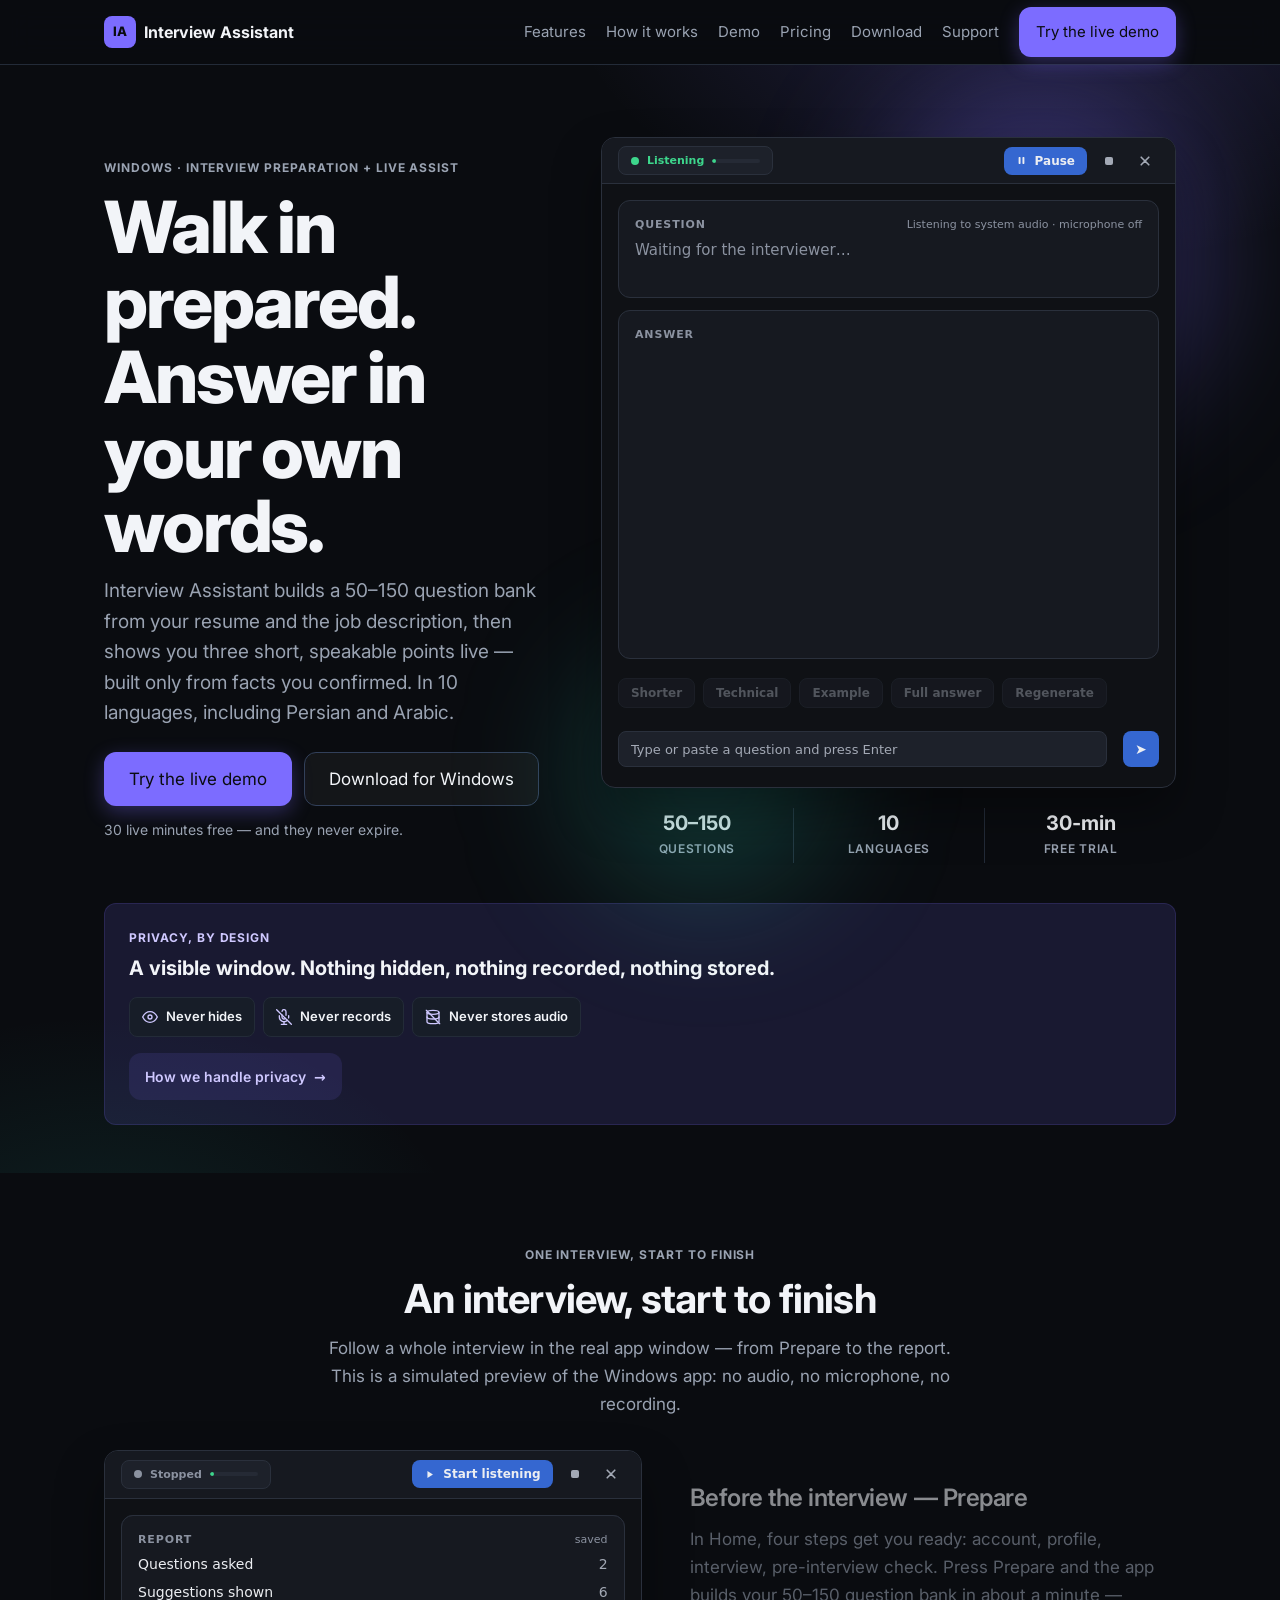
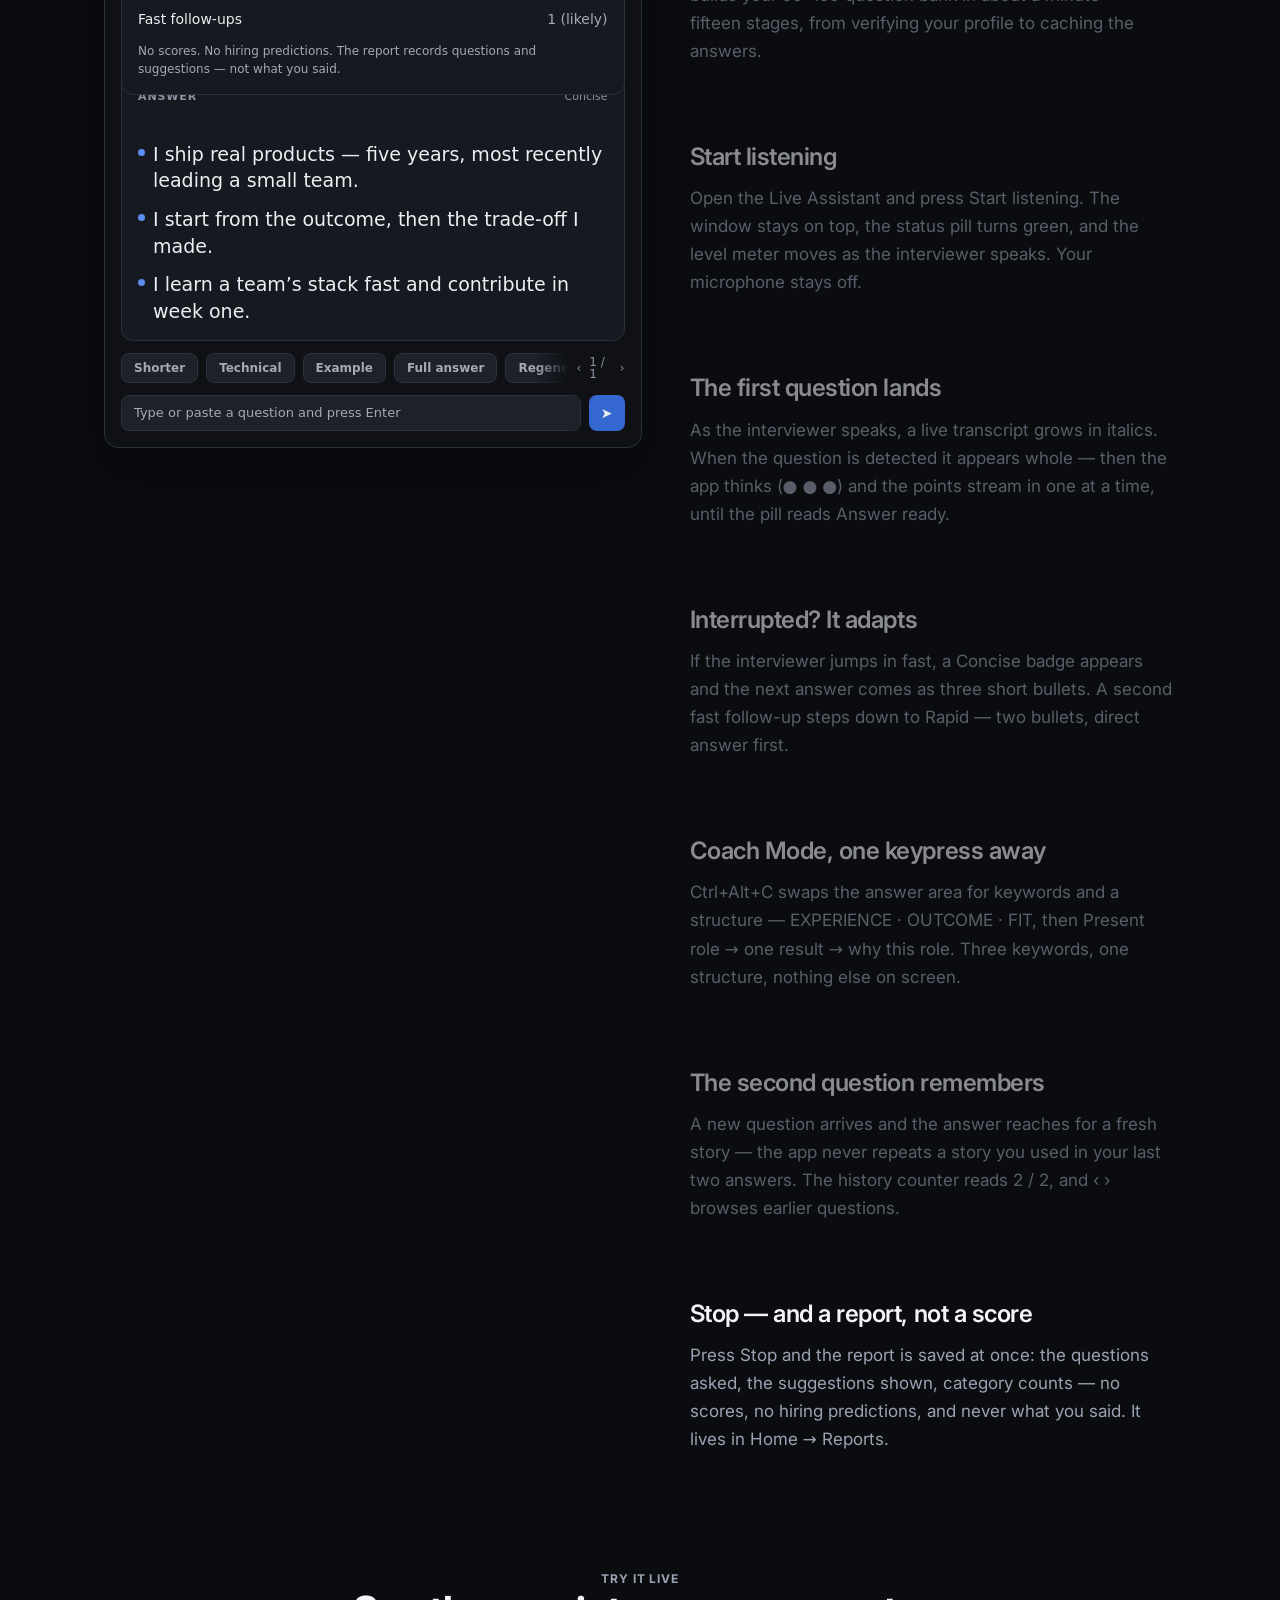
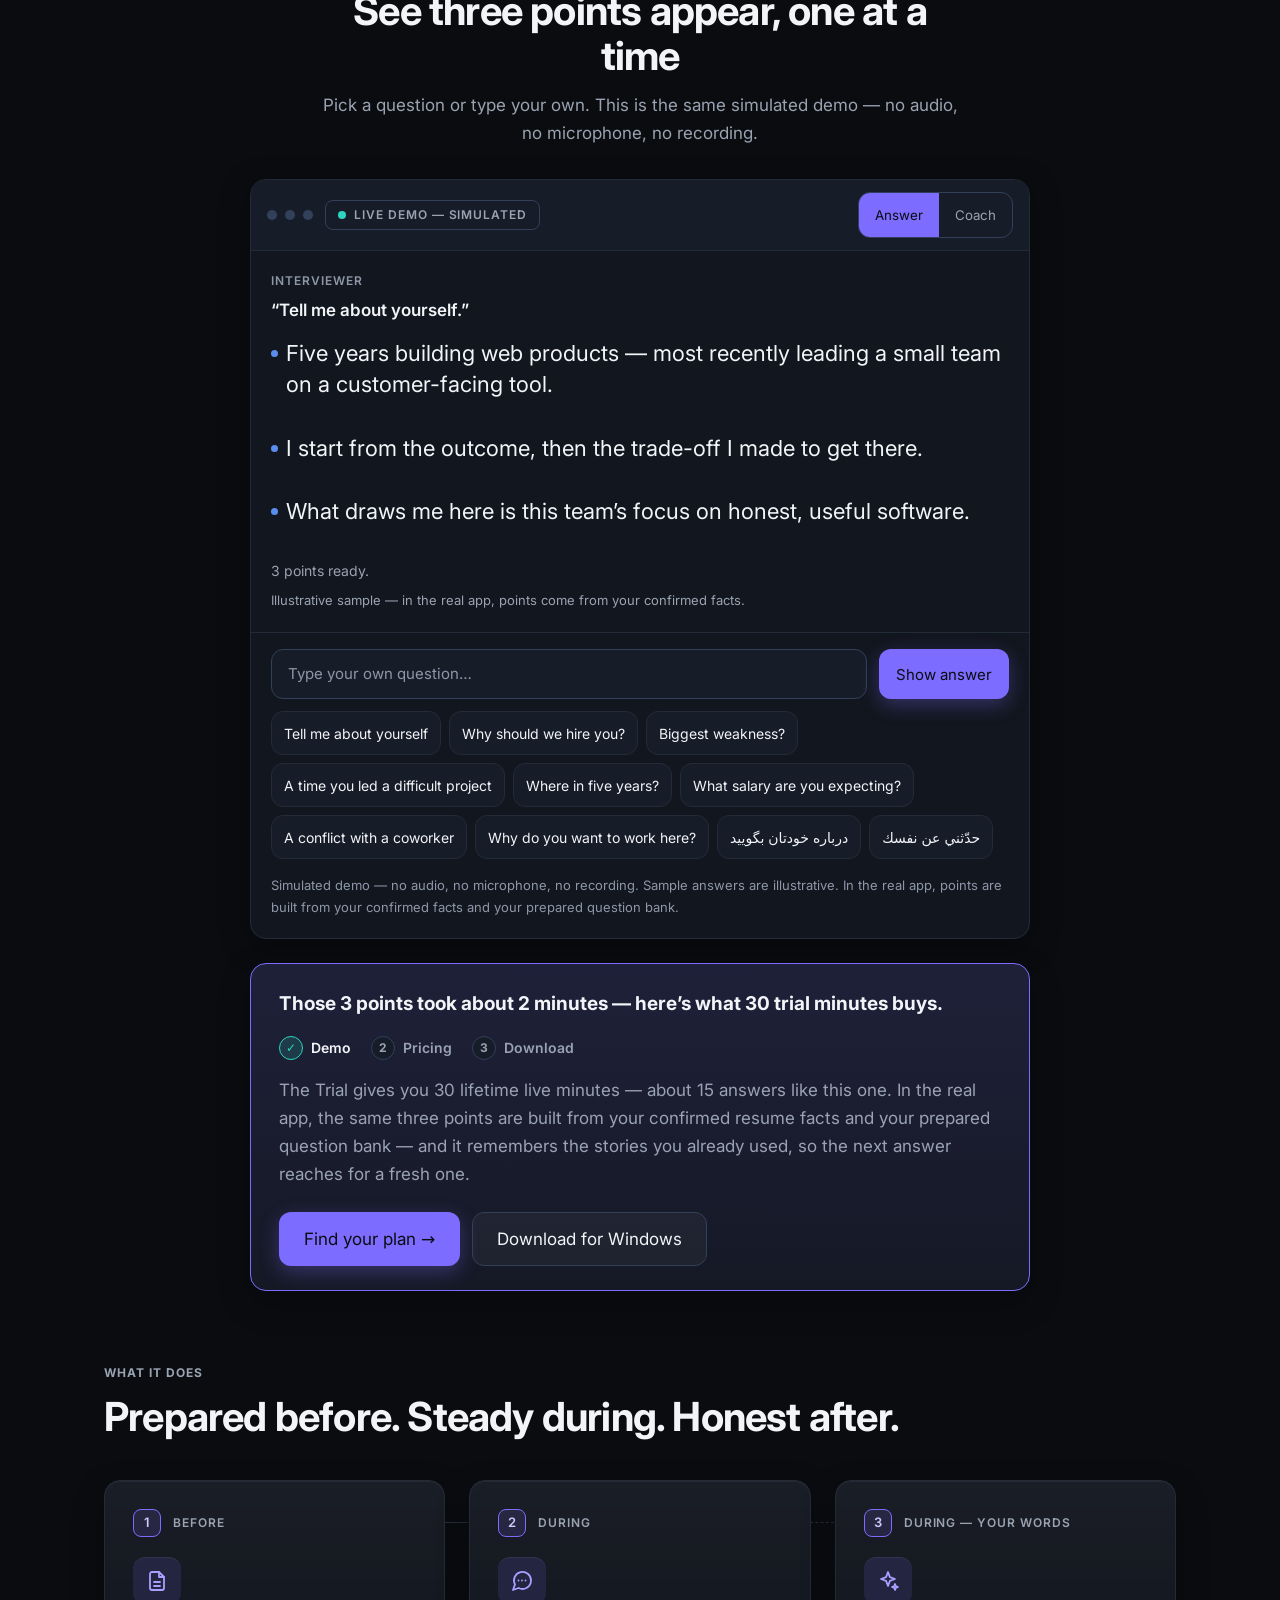
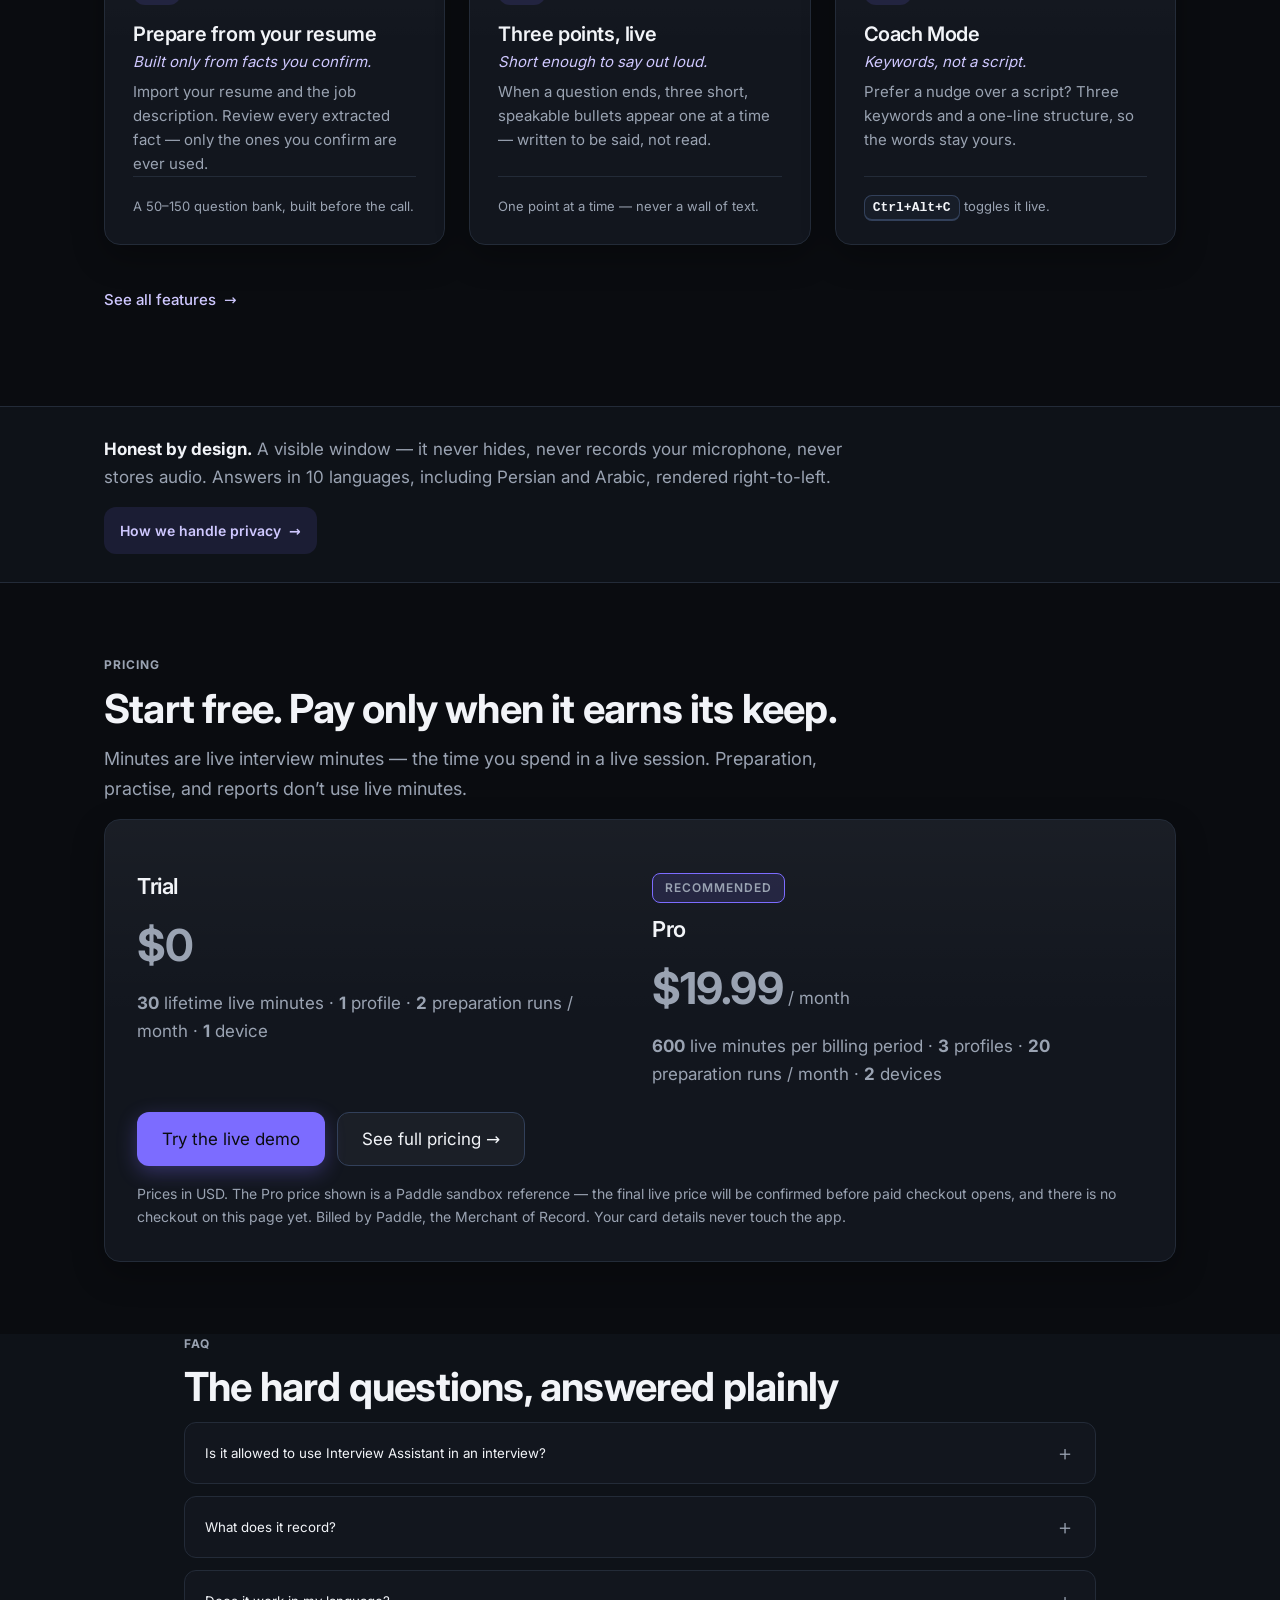
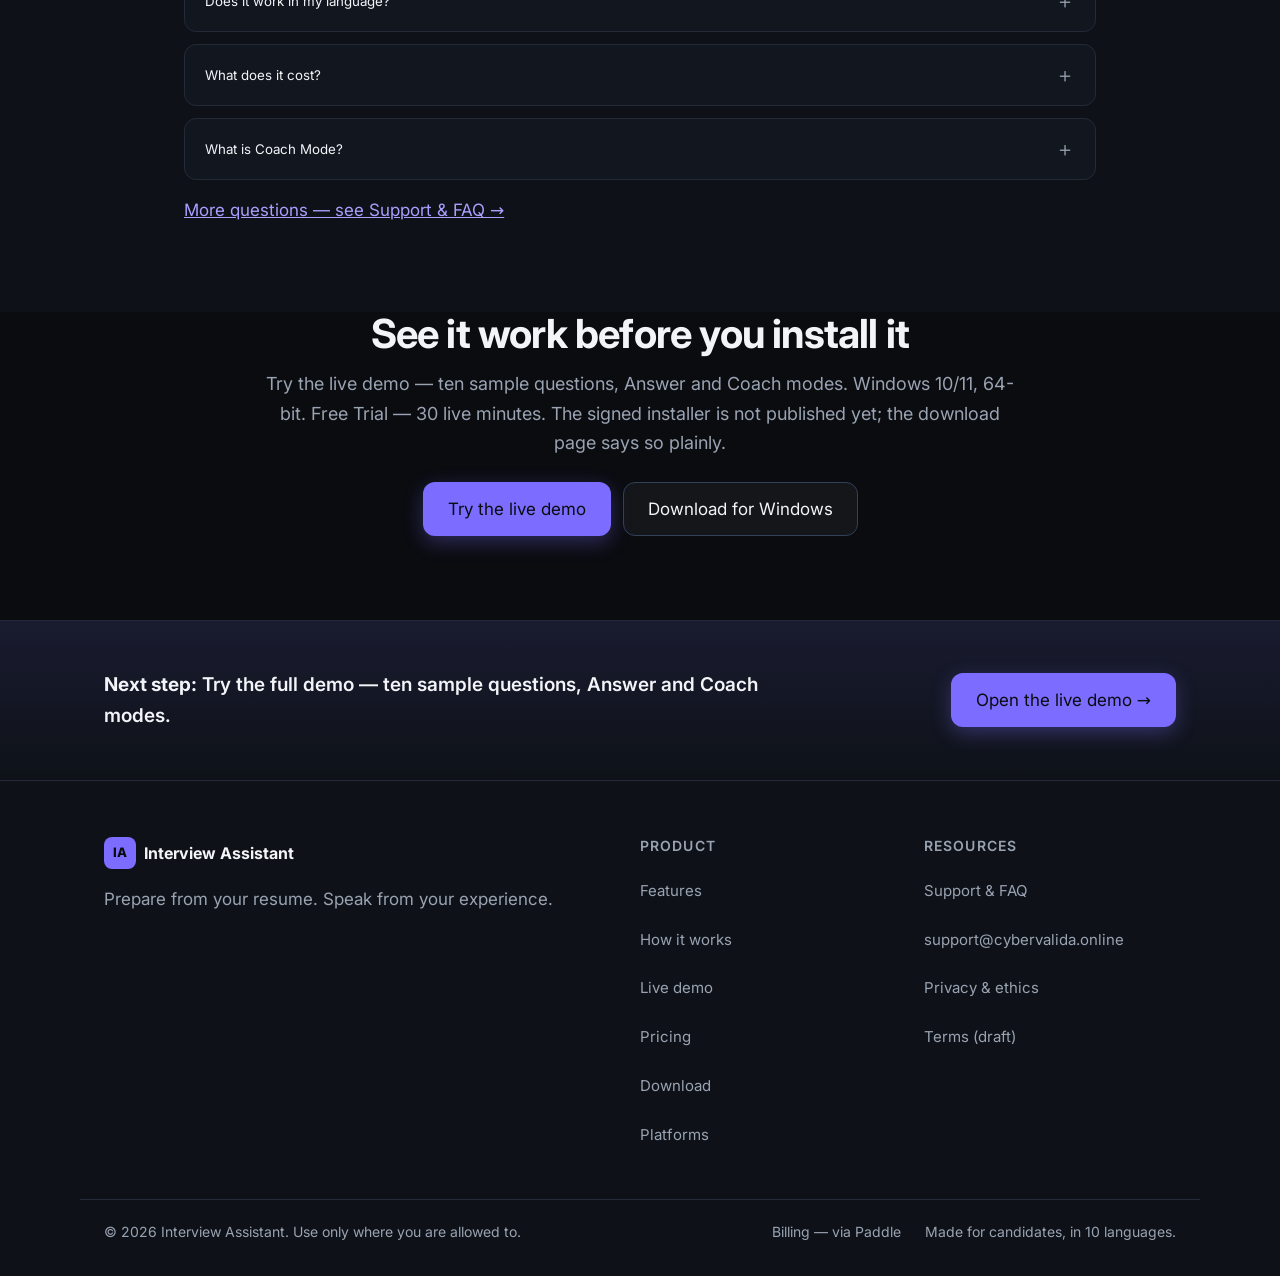
==== commit 34437a44: "Steps 53+54: support contact system (support@cybervalida.online contact card, footer + privacy chann" ====
--- a/website/index.html
+++ b/website/index.html
@@ -732,6 +732,7 @@
     <nav aria-label="Resources">
       <h3>Resources</h3>
       <a href="support.html">Support &amp; FAQ</a>
+      <a href="mailto:support@cybervalida.online">support@cybervalida.online</a>
       <a href="privacy.html">Privacy &amp; ethics</a>
       <a href="terms.html">Terms (draft)</a>
     </nav>
--- a/website/styles.css
+++ b/website/styles.css
@@ -573,7 +573,6 @@
 .callout p:last-child { margin-bottom: 0; }
 .callout-warn { border-left-color: var(--warn); }
 .callout-draft { border-left-color: var(--coach); }
-.callout-info { border-left-color: var(--accent-2); }
 .table-wrap { overflow-x: auto; margin: 0 0 16px; }
 table.compare { width: 100%; border-collapse: collapse; font-size: 15px; }
 table.compare th, table.compare td {
@@ -1620,3 +1619,111 @@
   ::view-transition-old(site-header),
   ::view-transition-new(site-header) { animation: none; }
 }
+
+/* Step 53 — Support contact card. One panel in the house card
+   language (surface, border, --radius 12px) holding the support
+   address and the four topic buttons (.btn family, 12px). Spacing
+   on the Step 9 scale: 24px card padding, 28px below the card,
+   the topic row set 20px under the text. */
+.contact-card {
+  background: var(--surface); border: 1px solid var(--border);
+  border-radius: var(--radius); padding: 24px; margin: 0 0 28px;
+}
+.contact-card p:last-child { margin-bottom: 0; }
+.contact-card .cta-row { margin: 20px 0 0; }
+
+/* Step 54 — Support assistant (support.html). A chat panel in the
+   house language: a --surface panel at --radius (12px) with a
+   darker inset log, bot bubbles on --surface-2, visitor bubbles
+   on the accent wash, and small controls (topic chips, branch
+   choices, the text input) at the 8px small-control radius.
+   The only round shapes are the diagnostics status dots — dots
+   are exempt from the radius family (RADIUS.md). Spacing is on
+   the Step 9 scale throughout. Motion: messages rise in with
+   the house easing; the global reduced-motion rule already
+   disables every animation, so this block adds no media query
+   of its own. */
+.sa {
+  background: var(--surface); border: 1px solid var(--border);
+  border-radius: var(--radius); padding: 24px; margin: 0 0 28px;
+  box-shadow: var(--shadow-card);
+}
+.sa-head { display: flex; gap: 16px; align-items: flex-start; margin: 0 0 20px; }
+.sa-mark {
+  flex: none; display: inline-grid; place-items: center;
+  width: 40px; height: 40px; border-radius: 8px;
+  background: var(--accent); color: var(--bg);
+  font-size: 15px; font-weight: 800;
+}
+.sa-head-copy { flex: 1; min-width: 0; }
+.sa-name { font-size: 17px; font-weight: 700; margin: 0 0 4px; }
+.sa-tag { color: var(--muted); font-size: 14px; line-height: 1.5; margin: 0; }
+.sa-check-btn { flex: none; }
+.sa-log {
+  display: flex; flex-direction: column; gap: 12px;
+  background: var(--bg-soft); border: 1px solid var(--border);
+  border-radius: var(--radius); padding: 20px; margin: 0 0 16px;
+  max-height: 560px; overflow-y: auto;
+}
+.sa-msg { display: flex; max-width: 88%; animation: sa-in .28s cubic-bezier(.2,.7,.3,1) both; }
+.sa-msg-bot { align-self: flex-start; }
+.sa-msg-user { align-self: flex-end; }
+@keyframes sa-in {
+  from { opacity: 0; transform: translateY(8px); }
+  to { opacity: 1; transform: translateY(0); }
+}
+.sa-bubble {
+  padding: 12px 16px; border-radius: var(--radius);
+  font-size: 15px; line-height: 1.6; min-width: 0;
+}
+.sa-msg-bot .sa-bubble { background: var(--surface-2); border: 1px solid var(--border); }
+.sa-msg-user .sa-bubble { background: var(--accent-soft); border: 1px solid var(--border-strong); }
+.sa-bubble p { margin: 0 0 8px; }
+.sa-bubble p:last-child { margin-bottom: 0; }
+.sa-bubble a { color: var(--accent-light); }
+.sa-rtl { direction: rtl; text-align: right; line-height: 1.65; }
+.sa-steps { margin: 8px 0 0; padding-inline-start: 20px; }
+.sa-steps li { margin: 0 0 8px; }
+.sa-steps li:last-child { margin-bottom: 0; }
+.sa-actions { margin: 12px 0 0; }
+.sa-choices { display: flex; flex-wrap: wrap; gap: 8px; align-self: flex-start; max-width: 88%; animation: sa-in .28s cubic-bezier(.2,.7,.3,1) both; }
+.sa-choice, .sa-chip {
+  padding: 8px 16px; border-radius: 8px; cursor: pointer;
+  font: 600 14px/1.4 inherit; font-family: inherit; color: var(--text);
+  transition: background .15s ease, border-color .15s ease;
+}
+.sa-choice { background: var(--surface); border: 1px solid var(--border-strong); }
+.sa-choice:hover { background: var(--accent-soft); border-color: var(--accent); }
+.sa-diag { min-width: 0; }
+.sa-diag-title { font-weight: 700; margin: 0 0 12px; }
+.sa-diag-row { display: flex; gap: 8px; align-items: baseline; margin: 0 0 8px; font-size: 14px; }
+.sa-diag-row:last-of-type { margin-bottom: 0; }
+.sa-dot { flex: none; width: 8px; height: 8px; border-radius: 50%; background: var(--muted-2); }
+.sa-dot-wait { animation: sa-pulse 1s ease-in-out infinite; }
+.sa-dot-ok { background: var(--good); }
+.sa-dot-bad { background: var(--danger); }
+@keyframes sa-pulse { 50% { opacity: .3; } }
+.sa-diag-label { flex: 1; }
+.sa-diag-state { color: var(--muted); }
+.sa-diag-ctx { color: var(--muted); font-size: 13px; line-height: 1.5; margin: 12px 0 0; }
+.sa-topics { display: flex; flex-wrap: wrap; gap: 8px; margin: 0 0 16px; }
+.sa-chip { background: var(--bg-soft); border: 1px solid var(--border); }
+.sa-chip:hover { border-color: var(--border-strong); background: var(--surface-2); }
+.sa-form { display: flex; gap: 12px; }
+.sa-input {
+  flex: 1; min-width: 0; padding: 12px 16px; border-radius: 8px;
+  background: var(--bg-soft); border: 1px solid var(--border);
+  color: var(--text); font: 400 15px/1.4 inherit; font-family: inherit;
+}
+.sa-input::placeholder { color: var(--muted-2); }
+.sa-input:focus { border-color: var(--accent); }
+.sa-note { color: var(--muted-2); font-size: 13px; line-height: 1.5; margin: 12px 0 0; }
+@media (max-width: 640px) {
+  .sa { padding: 20px; }
+  .sa-head { flex-wrap: wrap; }
+  .sa-check-btn { width: 100%; }
+  .sa-log { padding: 16px; }
+  .sa-msg, .sa-choices { max-width: 96%; }
+  .sa-form { flex-direction: column; }
+  .sa-form .btn { width: 100%; }
+}
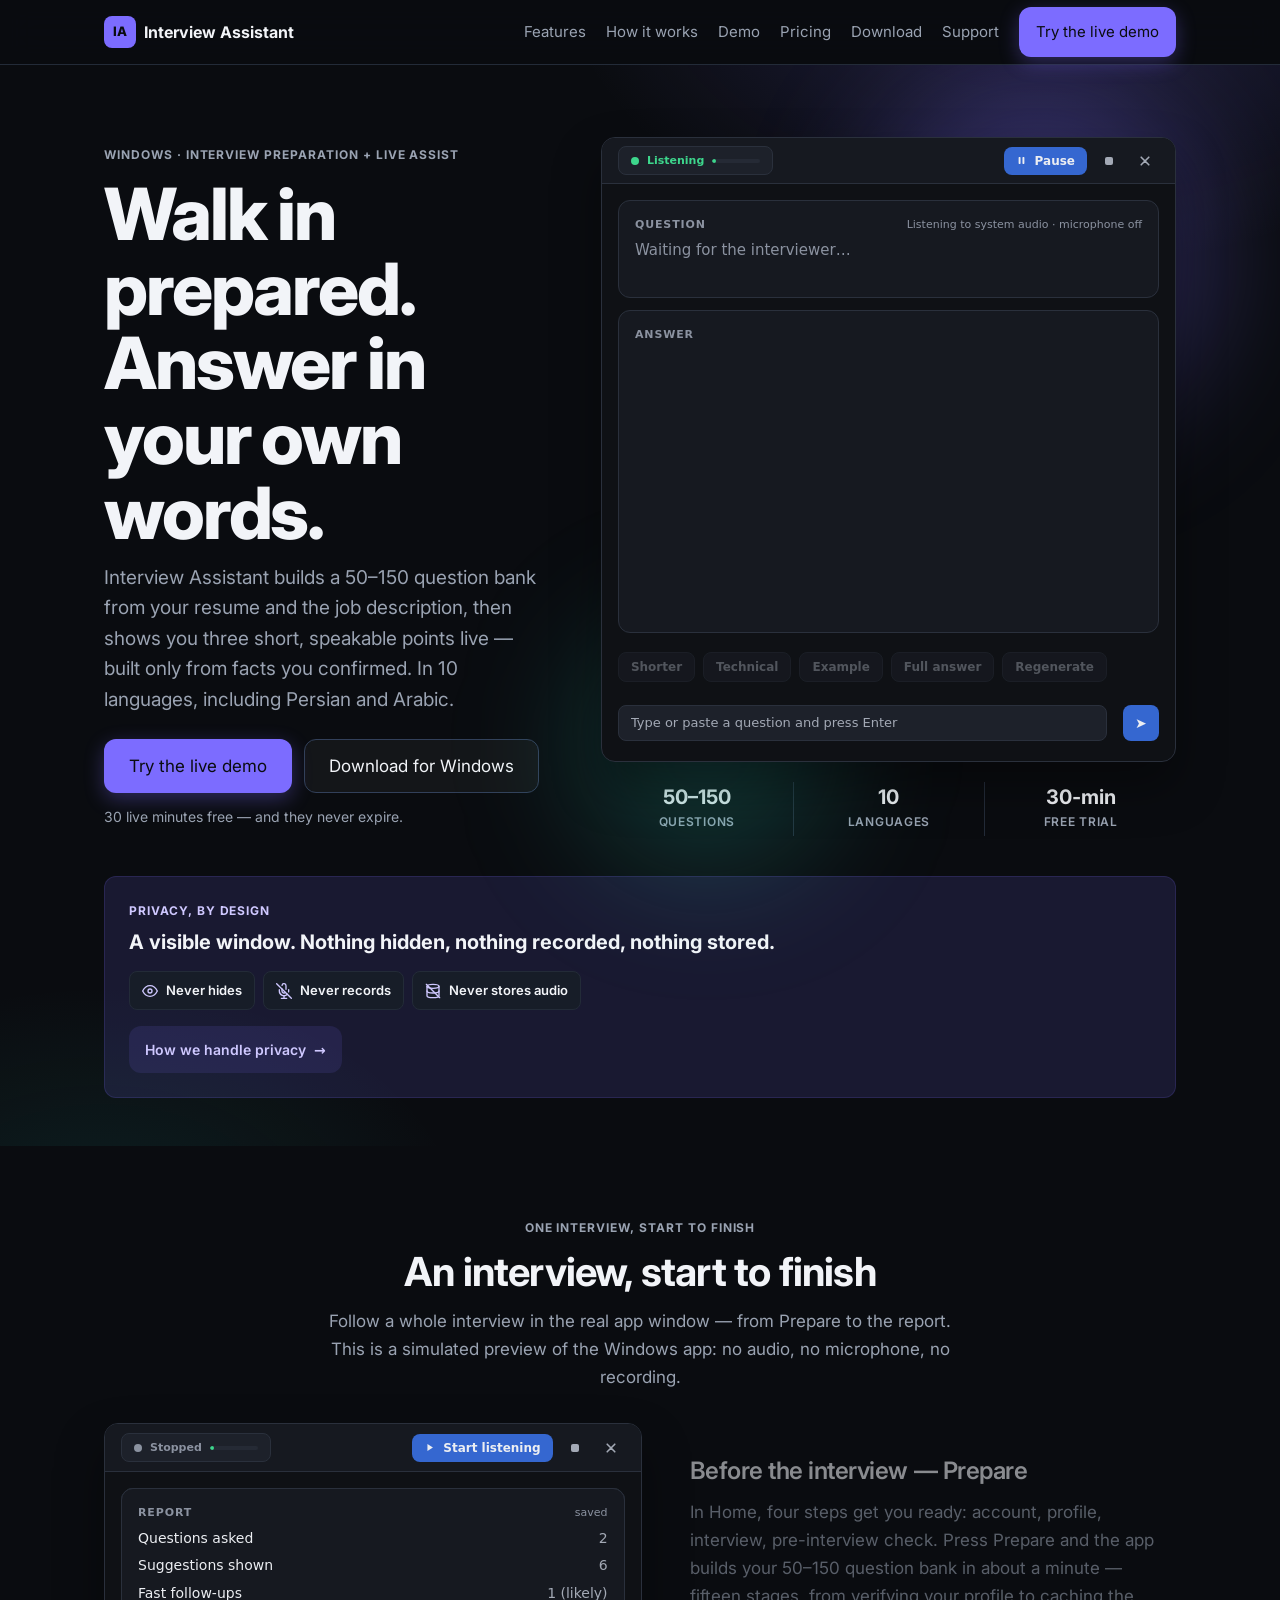
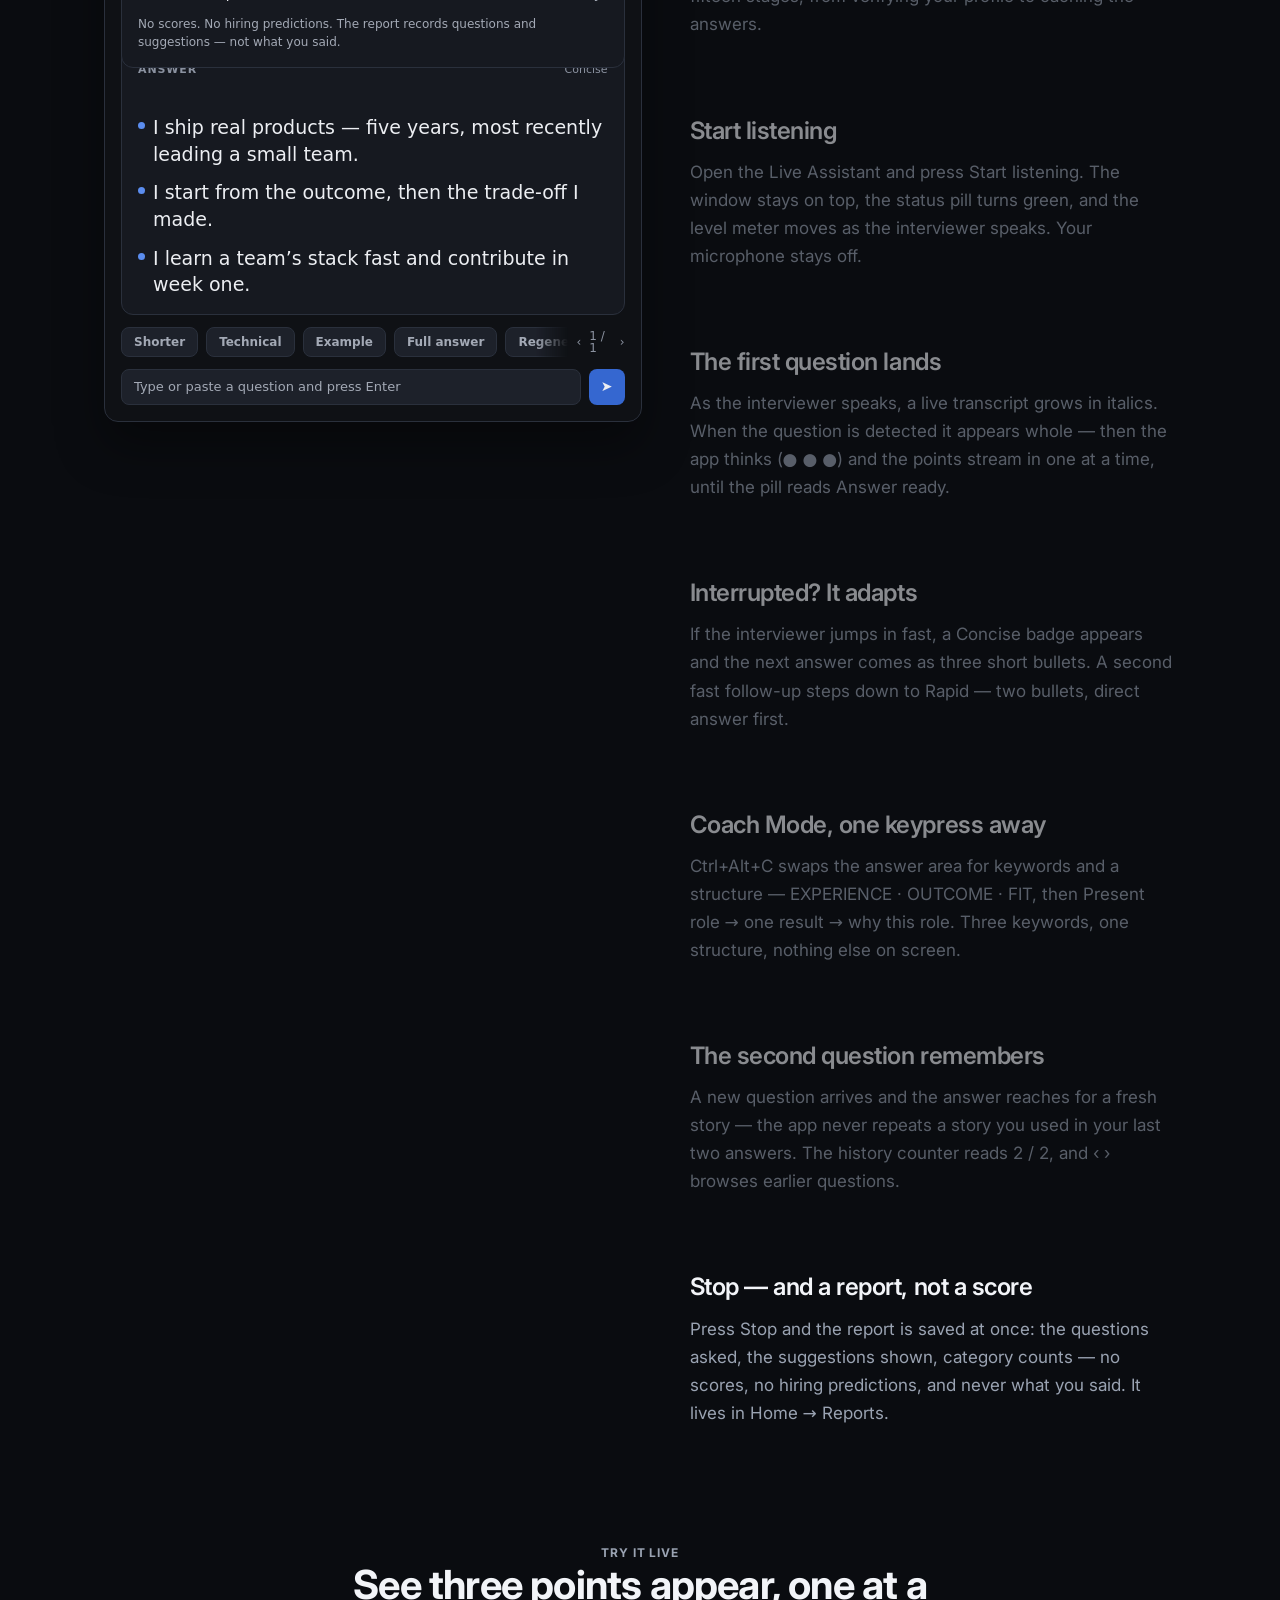
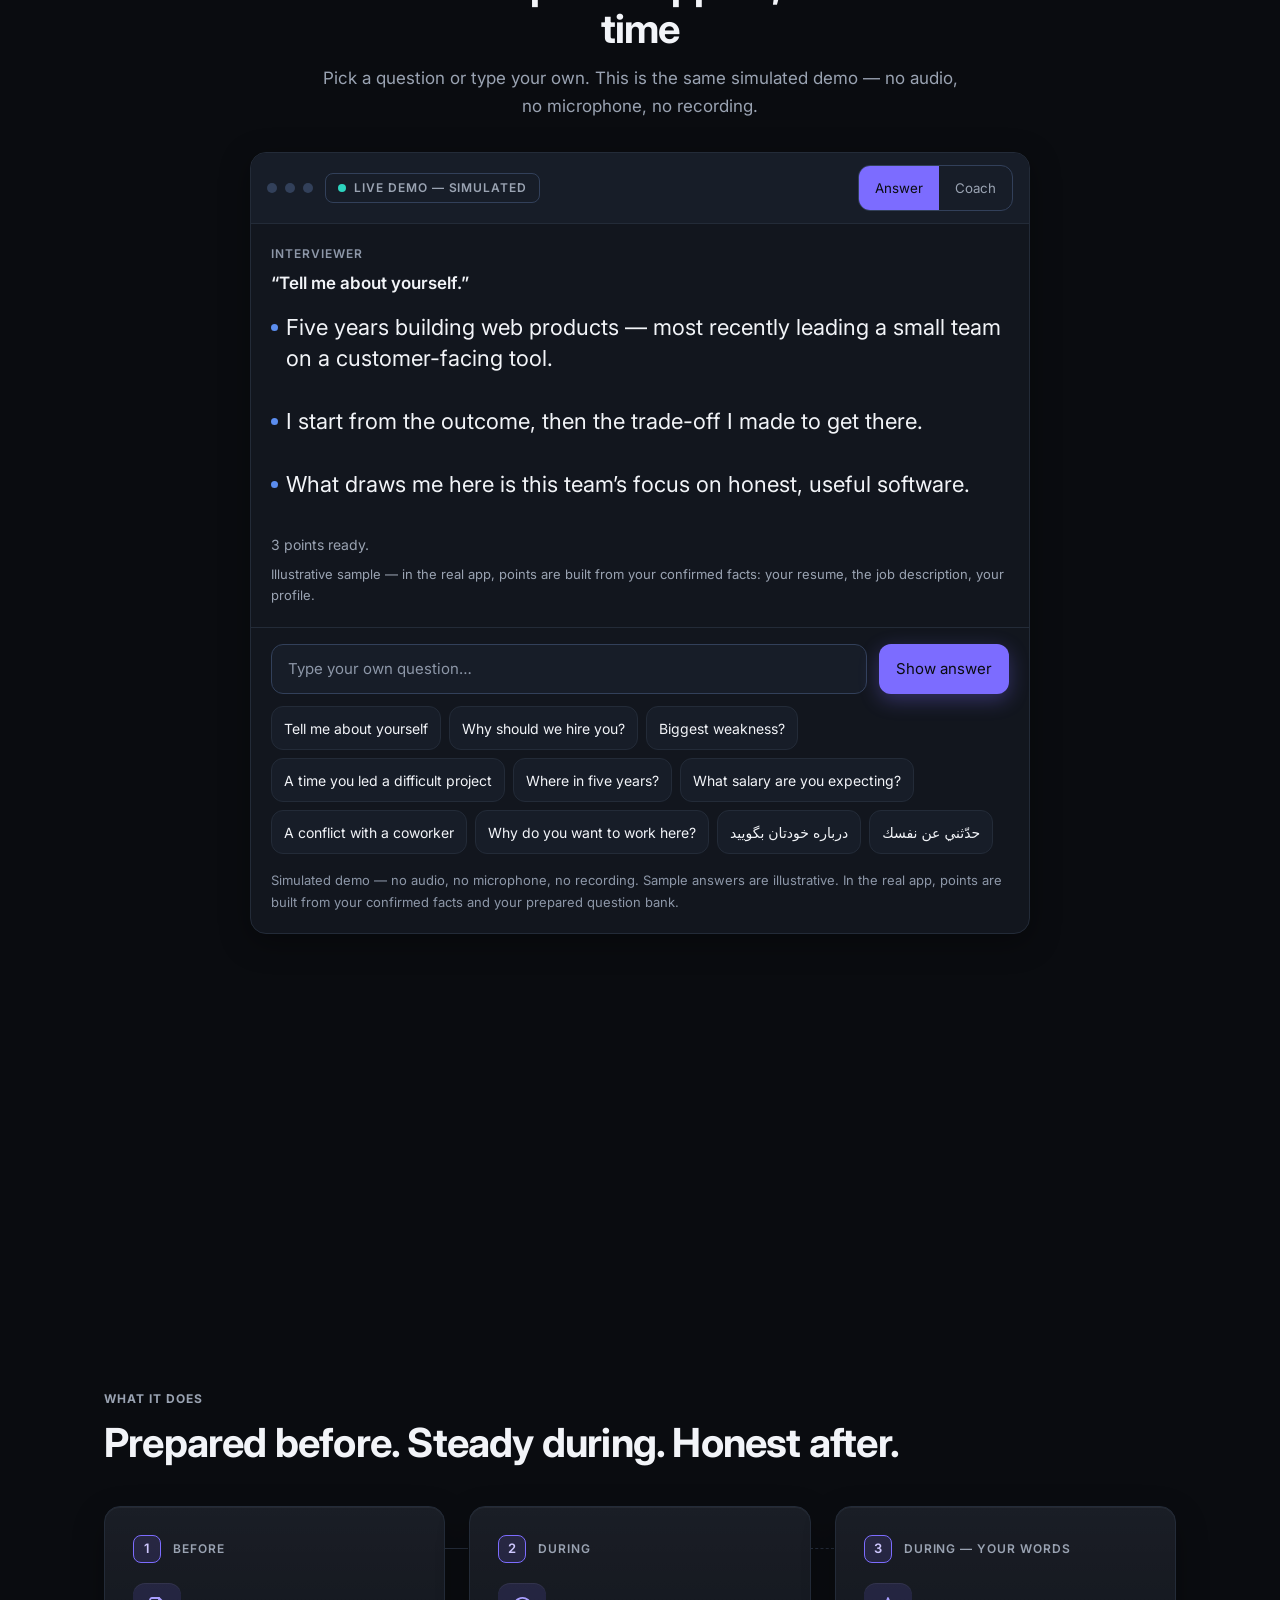
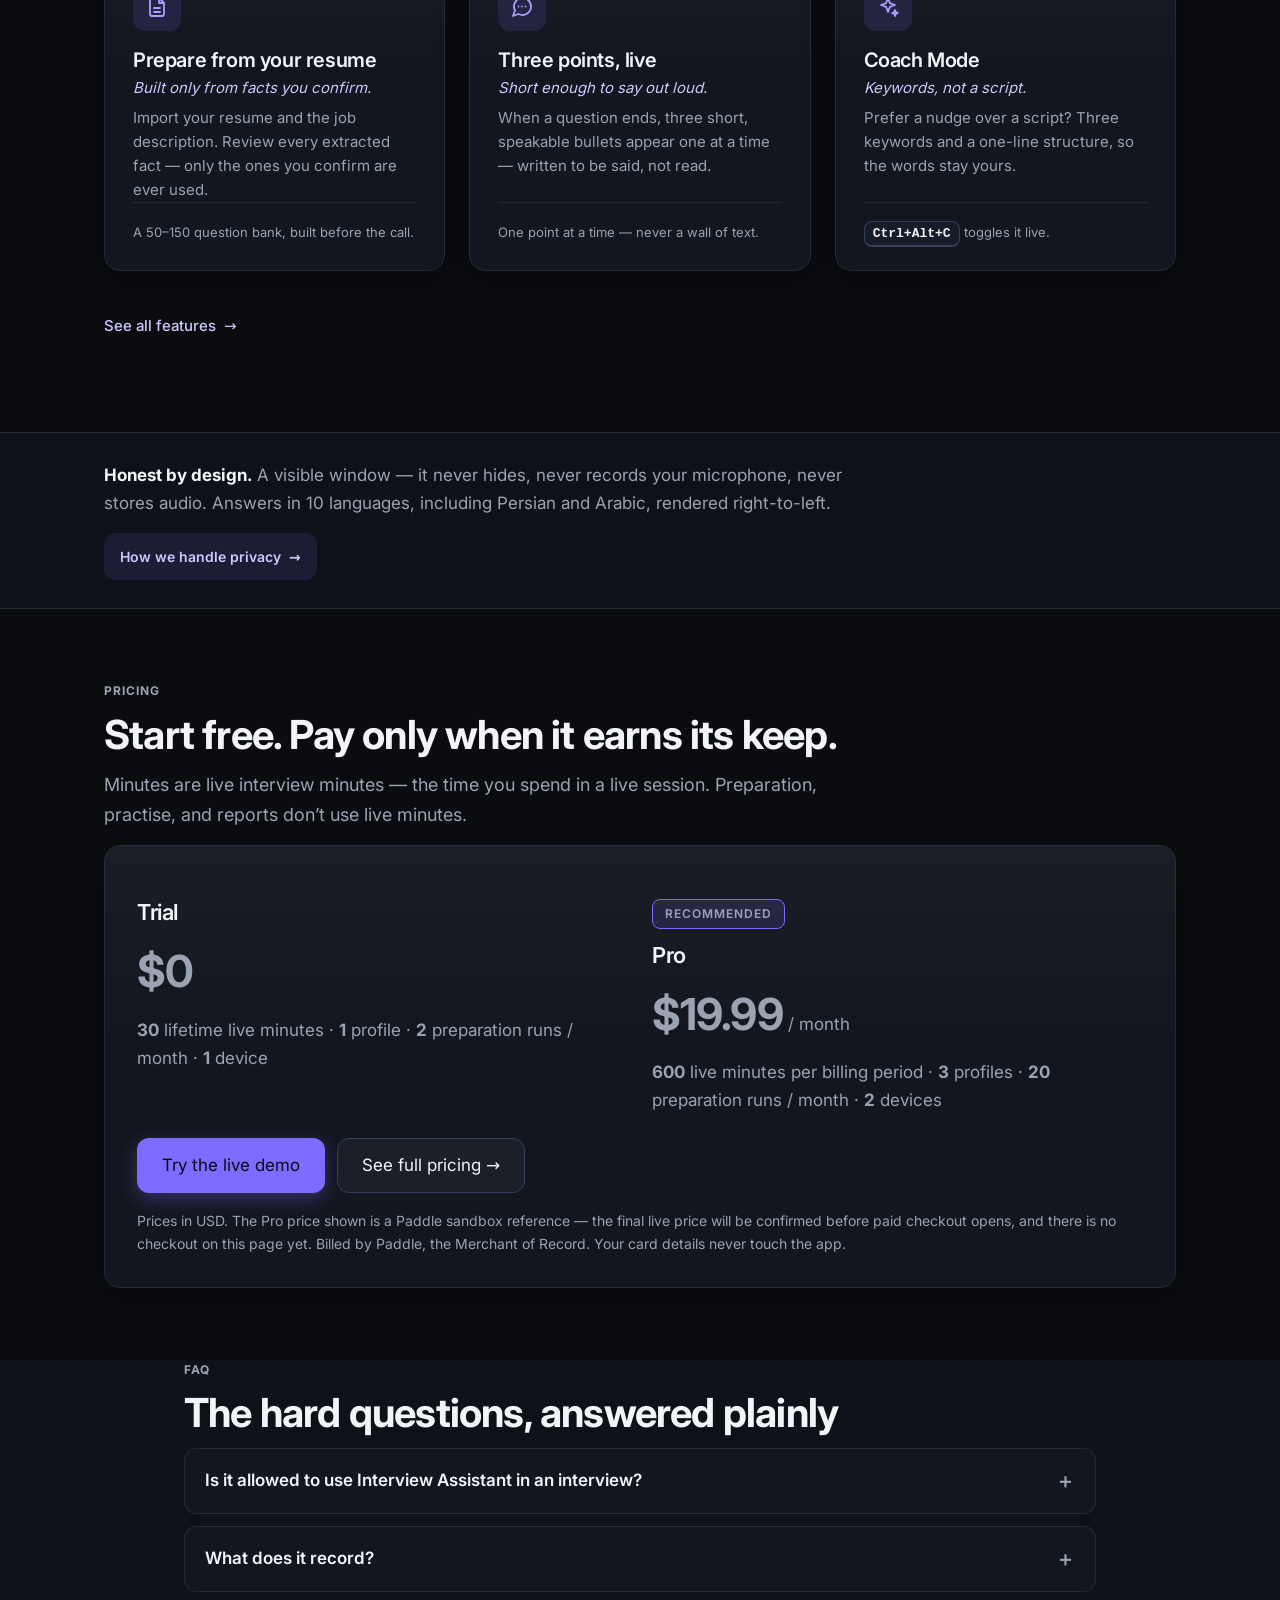
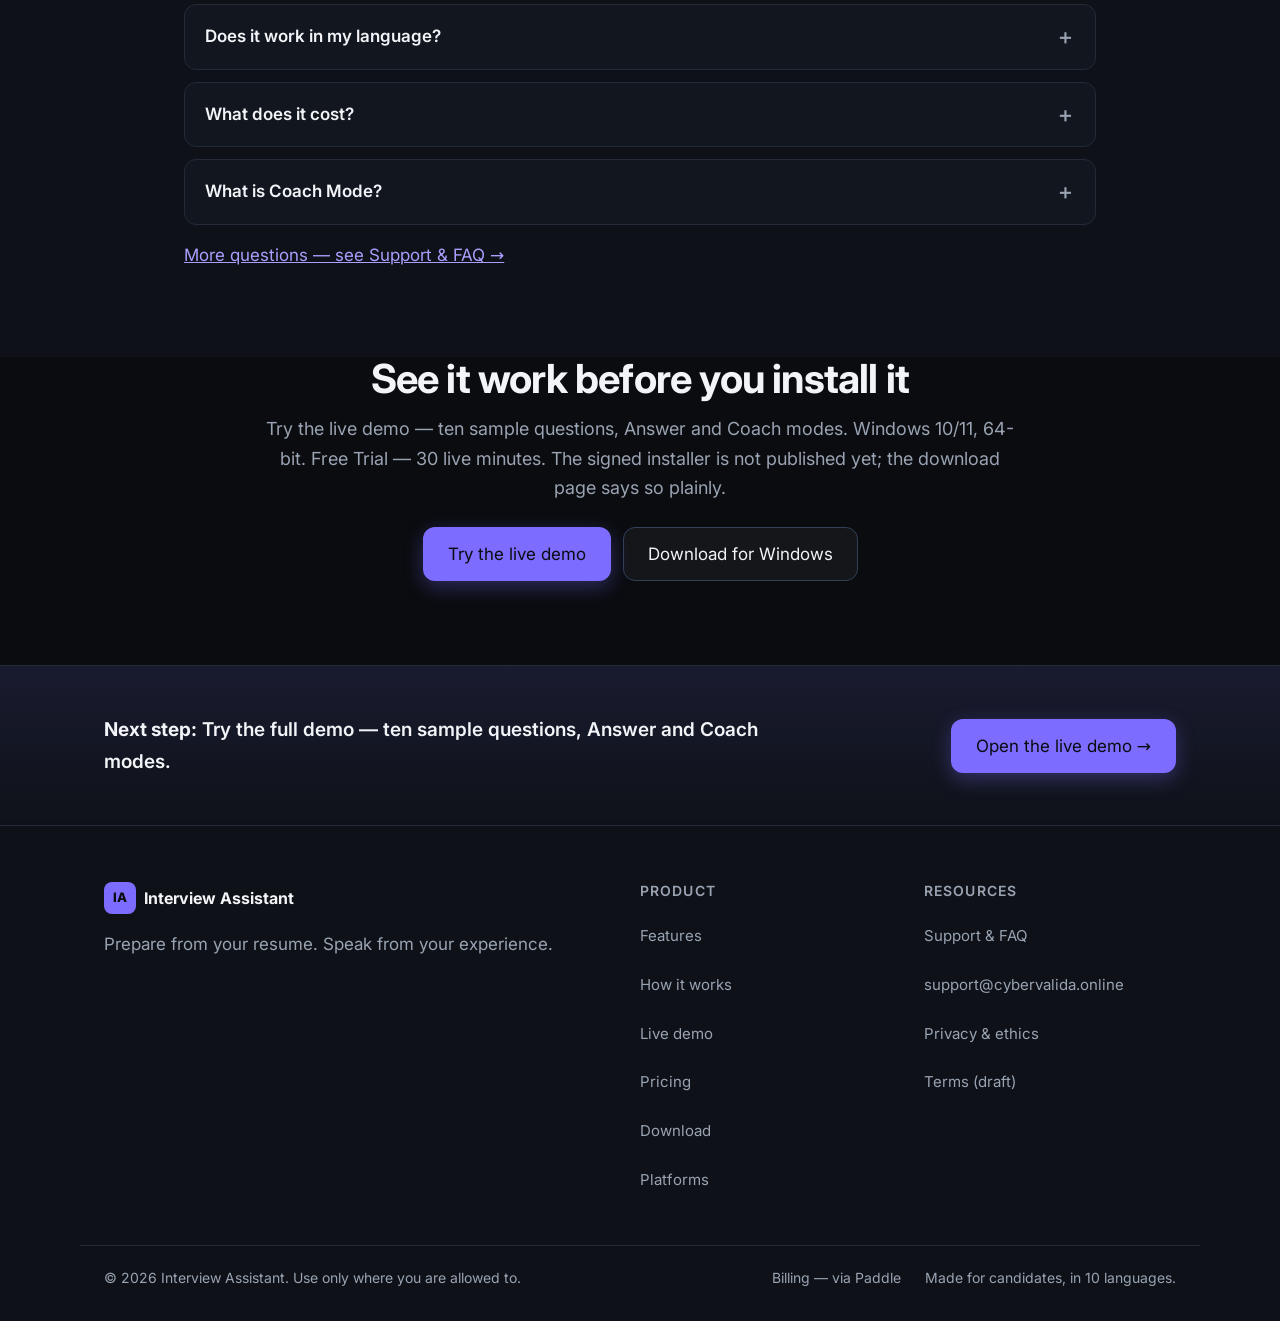
==== commit c2c6e2e5: "Steps 73-74: live demo scene, expanded arc, spoken interviewer, webcam, unified app window" ====
--- a/website/index.html
+++ b/website/index.html
@@ -554,7 +554,7 @@
         </div>
       </div>
       <div class="demo-next" id="demo-next" hidden>
-        <p class="demo-next-title"><strong id="demo-next-title">Those 3 points took about 2 minutes — here’s what 30 trial minutes buys.</strong></p>
+        <p class="demo-next-title"><strong id="demo-next-title">Those 3 points take about 30 seconds to say — here’s what 30 trial minutes buys.</strong></p>
         <ol class="journey" aria-label="Your journey so far">
           <li class="is-done"><span aria-hidden="true">✓</span> Demo</li>
           <li><span aria-hidden="true">2</span> Pricing</li>
--- a/website/styles.css
+++ b/website/styles.css
@@ -72,6 +72,14 @@
   --radius: 12px;
   --radius-lg: 16px;
   --radius-xl: 20px;
+  /* Step 72 — motion tokens (standards/MOTION.md): the duration
+     scale and the one entrance easing, as named values. Rules may
+     spell the literals (the house style) or reference these; the
+     values are the same either way and test-step72 pins them. */
+  --motion-1: 150ms;
+  --motion-2: 250ms;
+  --motion-3: 300ms;
+  --motion-ease: cubic-bezier(.2,.7,.3,1);
   --container: 1120px;
   --shadow-card: 0 12px 32px rgba(0, 0, 0, .28);
   --shadow-lift: 0 20px 48px rgba(0, 0, 0, .38);
@@ -471,6 +479,9 @@
   .hero-grid { grid-template-columns: minmax(0, 1fr); gap: 32px; }
   .hero-visual { min-width: 0; }
   .grid-3 { grid-template-columns: repeat(2, 1fr); }
+  /* Step 59: the features bento halves to two columns. */
+  .feat-bento { grid-template-columns: repeat(2, 1fr); }
+  .feat-tile-live { grid-column: 1 / 3; grid-row: auto; }
 }
 @media (max-width: 1024px) {
   /* Step 32: the mobile menu is a full-screen overlay in the
@@ -551,11 +562,6 @@
 .numbered { margin: 0 0 16px; padding-left: 24px; display: grid; gap: 8px; color: var(--muted); }
 .numbered li::marker { color: var(--accent); font-weight: 700; }
 .numbered strong { color: var(--text); }
-.steps-expanded { list-style: none; margin: 0; padding: 0; display: grid; gap: 20px; }
-.steps-expanded .card { padding: 28px; }
-.steps-expanded h2 { font-size: 24px; }
-.steps-expanded p { color: var(--muted); }
-.steps-expanded p strong { color: var(--text); }
 .badge {
   display: inline-block; font-size: 12px; font-weight: 700; letter-spacing: .08em;
   text-transform: uppercase; padding: 4px 12px; border-radius: 8px;
@@ -919,6 +925,8 @@
   .app-replay:hover .app-replay-box { color: var(--app-text); border-color: var(--app-text); }
   .app-manual-send-btn:hover .app-manual-send { background: var(--app-accent); }
   .text-link:hover .text-link-arrow { transform: translateX(4px); }
+  /* Step 59: the features bento tiles lift on hover (fine pointers only). */
+  .feat-tile:hover { border-color: var(--accent); transform: translateY(-2px); }
 }
 /* Step 27 — Replay, icon-only, pinned at the right end of the hero's action
    row (Step 25; was a standalone "↻ Replay" button below the window, Step 20,
@@ -1274,15 +1282,14 @@
 }
 .pipe-list li span:last-child { color: var(--muted); }
 .pipe-list strong { color: var(--text); }
-.pipe-note { color: var(--muted-2); font-size: 14px; margin: 0; }
 /* Step 6: the generic 640px block above sets .pipe-list to 1fr, but this
    base rule comes later in the file and wins at equal specificity, leaving
    the 15-stage grid at 2 columns on phones — its min-content forced the
    page to ~443px wide at a 390px viewport. Re-assert 1fr here. */
 @media (max-width: 640px) { .pipe-list { grid-template-columns: 1fr; } }
 
-/* Language showcase (features.html) */
-.lang-show { display: grid; grid-template-columns: 1fr auto 1fr; gap: 16px; align-items: stretch; margin: 24px 0; }
+/* Language card (features.html) — Step 59: the switcher card;
+   the old two-card showcase retired with the chapter rebuild. */
 .lang-card { background: var(--surface); border: 1px solid var(--border); border-radius: var(--radius-lg); padding: 24px; }
 .lang-card .lang-tag { font-size: 12px; font-weight: 700; letter-spacing: .08em; text-transform: uppercase; color: var(--muted-2); margin-bottom: 12px; }
 /* Step 39: any non-zero letter-spacing breaks Arabic-script joining
@@ -1298,47 +1305,16 @@
   background: var(--accent-soft); color: var(--focus);
   display: inline-grid; place-items: center; font-size: 12px; font-weight: 700; margin-top: 1px;
 }
-.lang-arrow { align-self: center; color: var(--accent-2); font-size: 24px; font-weight: 700; }
-@media (max-width: 640px) {
-  .lang-show { grid-template-columns: 1fr; }
-  .lang-arrow { justify-self: center; transform: rotate(90deg); }
-}
-
-/* Connected step timeline (how-it-works.html) */
-.timeline { position: relative; margin: 8px 0 32px; padding-left: 40px; }
-.timeline::before {
-  content: ""; position: absolute; left: 14px; top: 14px; bottom: 14px; width: 2px;
-  background: linear-gradient(180deg, var(--accent), var(--accent-2));
-}
+
+/* Reveal hook (.tl-item stays in app.js's reveal selector list).
+   Step 63: the old how-it-works connected timeline and its mini
+   frames were retired with the page's rebuild — the dead-code
+   census (test-step17) owns that family now. */
 .tl-item { position: relative; padding: 0 0 32px; }
 .tl-item:last-child { padding-bottom: 0; }
-.tl-dot {
-  position: absolute; left: -40px; top: 2px; width: 30px; height: 30px;
-  border-radius: 50%; display: grid; place-items: center;
-  background: var(--surface-2); border: 2px solid var(--accent);
-  color: var(--focus); font-size: 13px; font-weight: 800;
-}
 .tl-item h2 { font-size: 22px; font-weight: 600; line-height: 1.3; margin-bottom: 12px; }
 .tl-item h3 { margin-bottom: 12px; }
 .tl-item p { color: var(--muted); }
-.tl-mini { margin-top: 16px; }
-.mini { background: var(--surface-2); border: 1px solid var(--border); border-radius: var(--radius); padding: 16px; max-width: 560px; }
-.mini-row { display: flex; align-items: center; gap: 8px; padding: 8px 0; border-bottom: 1px solid var(--border); font-size: 15px; }
-.mini-row:last-child { border-bottom: 0; }
-.mini-avatar { flex: none; width: 32px; height: 32px; border-radius: 50%; background: var(--accent-soft); color: var(--focus); display: grid; place-items: center; font-weight: 800; font-size: 13px; }
-.mini-check { flex: none; width: 20px; height: 20px; border-radius: 50%; background: rgba(52,211,153,.16); color: var(--good); display: grid; place-items: center; font-size: 12px; font-weight: 800; }
-.mini-tag { margin-left: auto; font-size: 12px; font-weight: 700; letter-spacing: .08em; text-transform: uppercase; color: var(--muted-2); white-space: nowrap; }
-/* Step 6: on phones the Profile card is ~282px wide and the tag
-   ("Example · confirmed by you", ~190px nowrap) overflows the card and is
-   clipped at the viewport edge. Let it wrap to two lines, right-aligned. */
-@media (max-width: 640px) { .mini-tag { white-space: normal; text-align: right; } }
-.mini-qgrid { display: grid; grid-template-columns: repeat(3, 1fr); gap: 8px; }
-.mini-q { background: var(--surface); border: 1px solid var(--border); border-radius: 8px; padding: 12px; font-size: 14px; font-weight: 600; line-height: 1.4; }
-.mini-q .tag { display: block; font-size: 11px; font-weight: 700; letter-spacing: .08em; text-transform: uppercase; color: var(--accent-2); margin-bottom: 4px; }
-.mini-bullets { list-style: none; margin: 0; padding: 0; display: grid; gap: 8px; font-size: 15px; }
-.mini-bullets li { display: flex; gap: 8px; align-items: flex-start; background: var(--surface); border: 1px solid var(--border); border-radius: 8px; padding: 8px 12px; }
-.mini-bullets .num { flex: none; width: 20px; height: 20px; border-radius: 50%; background: var(--accent-soft); color: var(--focus); display: inline-grid; place-items: center; font-size: 11px; font-weight: 700; margin-top: 1px; }
-@media (max-width: 640px) { .mini-qgrid { grid-template-columns: 1fr; } }
 
 /* Demo stage (demo.html) */
 .demo-stage {
@@ -1373,6 +1349,292 @@
   .seg-btn:last-child { border-bottom: 0; }
   .seg-state { flex-wrap: wrap; }
   .seg-state .seg-label { white-space: nowrap; }
+}
+
+/* ---------- Step 73: Demo Phase 1 — "The Interview, Live" ----------
+   The demo window becomes a staged video call: a LIVE bar with a
+   running clock, the interviewer's tile (speaking waveform), the
+   webcam marker at top centre, and the app's own small window
+   (.app-window, the shared component) hanging directly under the
+   webcam at a truthful small scale — glance down, read three short
+   points, speak. Above the stage, the preparation band shows the
+   chain the answers come from (resume + job description + completed
+   profile -> confirmed facts + question bank): shown as tiles, not
+   told as paragraphs. The scene's choreography lives in app.js;
+   reduced motion and no-JS get the settled scene (the static HTML),
+   complete. Spacing/type stay on the site scales; motion uses the
+   Step 72 tokens. */
+.prep-band {
+  border: 1px solid var(--border); border-radius: 12px;
+  background: var(--surface); padding: 16px 20px; margin-bottom: 24px;
+}
+.prep-band-title {
+  font-size: 12px; font-weight: 700; letter-spacing: .08em;
+  text-transform: uppercase; color: var(--muted-2); margin-bottom: 12px;
+}
+.prep-flow { display: flex; align-items: center; gap: 16px; }
+.prep-list {
+  list-style: none; margin: 0; padding: 0;
+  display: flex; gap: 20px; flex: 1 1 auto; min-width: 0;
+}
+.prep-list li { display: flex; gap: 8px; align-items: flex-start; min-width: 0; }
+.prep-list svg { width: 20px; height: 20px; flex: none; color: var(--accent-light); margin-top: 4px; }
+.prep-item-text { display: grid; gap: 4px; }
+.prep-item-text strong { font-size: 14px; }
+.prep-item-text small { font-size: 12px; color: var(--muted); line-height: 1.4; }
+.prep-arrow { font-size: 17px; color: var(--accent-light); flex: none; }
+.prep-note { display: none; }
+.prep-out { margin: 0; display: grid; gap: 4px; max-width: 320px; }
+.prep-out strong { font-size: 14px; color: var(--accent-light); }
+.prep-out small { font-size: 12px; color: var(--muted); line-height: 1.4; }
+
+.demo-stage .demo-body { padding: 16px; }
+.call-stage {
+  position: relative; display: flex; flex-direction: column;
+  background: var(--bg); border: 1px solid var(--border);
+  border-radius: 12px; overflow: hidden;
+}
+.call-bar {
+  display: flex; align-items: center; gap: 12px; position: relative; z-index: 3;
+  padding: 8px 12px; border-bottom: 1px solid var(--border); background: var(--surface-2);
+}
+.live-chip {
+  display: inline-flex; align-items: center; gap: 8px;
+  font-size: 12px; font-weight: 700; letter-spacing: .08em;
+  text-transform: uppercase; color: var(--danger-light);
+}
+.live-dot {
+  width: 8px; height: 8px; border-radius: 50%; background: var(--danger);
+  animation: live-pulse 1.6s ease-in-out infinite;
+}
+@keyframes live-pulse { 0%, 100% { opacity: 1; } 50% { opacity: .35; } }
+.call-clock { font-size: 13px; font-weight: 600; color: var(--muted); font-variant-numeric: tabular-nums; }
+.call-bar-note { margin-left: auto; font-size: 12px; color: var(--muted-2); }
+.call-main { position: relative; flex: 1 1 auto; min-height: 640px; }
+.call-cam {
+  position: absolute; top: 12px; left: 50%; transform: translateX(-50%); z-index: 3;
+  display: inline-flex; align-items: center; gap: 8px;
+  background: var(--surface); border: 1px solid var(--border-strong); border-radius: 8px;
+  padding: 4px 12px; font-size: 11px; font-weight: 600;
+  letter-spacing: .08em; text-transform: uppercase; color: var(--muted);
+}
+.call-cam-lens {
+  width: 8px; height: 8px; border-radius: 50%; background: var(--accent-2);
+  box-shadow: 0 0 0 3px rgba(45, 212, 191, .18);
+}
+.call-tile {
+  position: absolute; inset: 0;
+  background:
+    radial-gradient(480px 300px at 18% 30%, rgba(124, 108, 255, .12), transparent 70%),
+    var(--surface-2);
+}
+.call-avatar {
+  position: absolute; left: 24px; top: 84px; width: 56px; height: 56px; padding: 12px;
+  border-radius: 50%; background: var(--surface);
+  border: 1px solid var(--border-strong); color: var(--muted);
+}
+.call-tile-label {
+  position: absolute; left: 16px; bottom: 12px;
+  font-size: 13px; font-weight: 600; color: var(--text);
+  background: rgba(10, 12, 16, .72); padding: 4px 8px; border-radius: 8px;
+}
+.call-speaking { color: var(--accent-2-light); }
+.call-wave {
+  position: absolute; left: 16px; bottom: 52px;
+  display: inline-flex; align-items: center; gap: 4px; height: 20px;
+}
+.call-wave i {
+  width: 3px; height: 16px; border-radius: 2px; background: var(--accent-2);
+  transform: scaleY(.3); transform-origin: center;
+}
+.call-tile.is-speaking .call-wave i { animation: call-wave .9s ease-in-out infinite; }
+.call-tile.is-speaking .call-wave i:nth-child(2) { animation-delay: .1s; animation-duration: .7s; }
+.call-tile.is-speaking .call-wave i:nth-child(3) { animation-delay: .2s; animation-duration: 1.1s; }
+.call-tile.is-speaking .call-wave i:nth-child(4) { animation-delay: .05s; animation-duration: .8s; }
+.call-tile.is-speaking .call-wave i:nth-child(5) { animation-delay: .25s; animation-duration: 1s; }
+.call-tile.is-speaking .call-wave i:nth-child(6) { animation-delay: .15s; animation-duration: .75s; }
+.call-tile.is-speaking .call-wave i:nth-child(7) { animation-delay: .3s; animation-duration: .95s; }
+.call-tile.is-speaking .call-wave i:nth-child(8) { animation-delay: .08s; animation-duration: .85s; }
+.call-tile.is-speaking .call-wave i:nth-child(9) { animation-delay: .22s; animation-duration: 1.05s; }
+@keyframes call-wave { 0%, 100% { transform: scaleY(.3); } 50% { transform: scaleY(1); } }
+.call-self {
+  position: absolute; right: 16px; bottom: 16px; z-index: 2;
+  width: 128px; height: 84px; border-radius: 8px;
+  background: var(--surface); border: 1px solid var(--border-strong);
+}
+.call-self .call-tile-label { left: 8px; bottom: 8px; font-size: 12px; }
+.call-main .app-window {
+  position: absolute; top: 52px; left: 50%; transform: translateX(-50%);
+  width: 432px; max-width: calc(100% - 32px); z-index: 2;
+}
+/* Step 74: the demo window's top strip is the canonical Live
+   header (.app-header + .app-pill) — the Step 73 Home-bar +
+   site-pill hybrid is gone; the pill's states are the app's. */
+/* While the scene owns the window (playing or settled), its stacks
+   size to the active layer — the fixed-stage reservation is the
+   classic paths' law, and inside the fixed-height call frame a
+   growing window moves nothing else. cancelScene hands the window
+   back to the classic law untouched. */
+.call-stage.is-scene .demo-answer-stack > .is-hidden,
+.call-stage.is-scene .demo-question-stack > .is-hidden { display: none; }
+
+.call-main .demo-label { color: var(--app-faint); margin-bottom: 4px; }
+.call-main .demo-question { font-size: 15px; margin-bottom: 12px; color: var(--app-text); }
+.call-main .demo-answer { gap: 8px; }
+.call-main .demo-answer li { font-size: 16px; line-height: 1.4; color: var(--app-text); }
+.call-main .demo-answer li .app-dot { margin-top: 8px; background: var(--app-accent); }
+.call-main .demo-status { font-size: 13px; min-height: 20px; color: var(--app-dim); }
+.call-main .demo-sample-tag { font-size: 12px; color: var(--app-faint); }
+.scene-q .w { transition: color var(--motion-3) var(--motion-ease); }
+.scene-q.is-provisional .w { color: var(--app-faint); }
+/* Step 74 — the arc's furniture: the candidate's speaking state on
+   the self tile, the interviewer's closing line captioned in his
+   tile, and the scene-end download anchor. The follow-up block is
+   gone: every exchange now swaps layers inside the one window, so
+   the window never grows mid-scene. */
+.call-self-wave {
+  position: absolute; top: 8px; left: 8px;
+  display: none; align-items: center; gap: 4px; height: 12px;
+}
+.call-self-wave i {
+  width: 3px; height: 12px; border-radius: 2px; background: var(--accent-2);
+  transform: scaleY(.3); transform-origin: center;
+}
+.call-self.is-speaking { border-color: var(--accent-2); }
+.call-self.is-speaking .call-self-wave { display: inline-flex; }
+.call-self.is-speaking .call-self-wave i { animation: call-wave .8s ease-in-out infinite; }
+.call-self.is-speaking .call-self-wave i:nth-child(2) { animation-delay: .12s; animation-duration: .65s; }
+.call-self.is-speaking .call-self-wave i:nth-child(3) { animation-delay: .22s; animation-duration: .95s; }
+.call-self.is-speaking .call-self-wave i:nth-child(4) { animation-delay: .06s; animation-duration: .75s; }
+.call-self.is-speaking .call-self-wave i:nth-child(5) { animation-delay: .28s; animation-duration: .85s; }
+.call-caption {
+  position: absolute; left: 16px; bottom: 88px; margin: 0; max-width: 300px;
+  font-size: 14px; line-height: 1.5; color: var(--text);
+  background: rgba(10, 12, 16, .78); padding: 8px 12px; border-radius: 8px;
+}
+.call-caption .w { transition: color var(--motion-3) var(--motion-ease); }
+#scene-download[hidden] { display: none; }
+/* Scene-mode height reservations (measured in app.js from the
+   scene's own layers): the window holds one height through the
+   whole arc instead of breathing at every exchange. */
+.call-stage.is-scene .demo-question-stack { min-height: var(--scene-question-min, 0px); }
+.call-stage.is-scene .demo-answer-stack { min-height: var(--scene-answer-min, 0px); }
+.call-stage.is-scene .demo-sample-tag { min-height: var(--scene-tag-min, 0px); }
+.call-stage.is-scene .demo-status { min-height: 40px; }
+/* Step 74 Pass 3 — the visitor's own camera in the self tile
+   (opt-in only, local-only: no recording, no upload, no frame
+   capture — the note under the stage says so in words) and the
+   spoken-interviewer controls. */
+.call-self { overflow: hidden; }
+.call-self video {
+  position: absolute; inset: 0; width: 100%; height: 100%;
+  object-fit: cover; transform: scaleX(-1); border-radius: 8px;
+}
+.call-self .call-tile-label { z-index: 1; }
+/* Cultivation R2: with the camera off, the full-tile toggle IS
+   the tile's content — the "You" label stands down (identity is
+   carried by the tile's place and the button's label) and
+   returns over the live video. The speaking wave rides above
+   the toggle so "you answer" reads in both states. */
+.call-self.cam-ready:not(.cam-on) .call-tile-label { display: none; }
+.call-self-wave { z-index: 3; pointer-events: none; }
+.cam-toggle {
+  position: absolute; inset: 0; z-index: 2;
+  display: flex; flex-direction: column; align-items: center; justify-content: center; gap: 4px;
+  background: rgba(10, 12, 16, .45); border: 0; border-radius: 8px;
+  color: var(--muted); font: 600 11px/1.3 inherit; font-family: inherit;
+  cursor: pointer; padding: 8px; text-align: center;
+}
+.cam-toggle svg { width: 20px; height: 20px; }
+.cam-toggle:hover { color: var(--text); background: rgba(10, 12, 16, .62); }
+.cam-toggle:focus-visible { outline: 2px solid var(--accent-2); outline-offset: -2px; }
+.cam-toggle[hidden] { display: none; }
+.call-self.cam-on .cam-toggle {
+  inset: auto; top: 4px; right: 4px; flex-direction: row; gap: 0;
+  background: rgba(10, 12, 16, .72); color: var(--text); padding: 4px 8px;
+}
+.call-self.cam-on .cam-toggle svg { display: none; }
+.cam-note { color: var(--muted); font-size: 13px; line-height: 1.5; margin: 12px 0 0; }
+.cam-note[hidden] { display: none; }
+#scene-start svg { width: 16px; height: 16px; }
+#scene-mute[hidden] { display: none; }
+@media (max-width: 860px) {
+  /* The demo window is a fixed 432px window at every page width.
+     In the band where the shared header wraps (Step 22's rule),
+     the demo header instead follows the component's own shedding
+     rule — the start label rests, exactly as it does site-wide
+     at 640px — so the pill and controls keep one row. */
+  .call-main .app-start-label { display: none; }
+}
+.scene-controls { display: flex; align-items: center; gap: 12px; flex-wrap: wrap; margin-top: 16px; }
+.scene-controls[hidden] { display: none; }
+.scene-skip {
+  background: none; border: 0; color: var(--muted); cursor: pointer;
+  font: 600 13px/1 inherit; font-family: inherit; padding: 8px; min-height: 44px;
+}
+.scene-skip:hover { color: var(--text); }
+.scene-note { color: var(--muted-2); font-size: 13px; margin: 0; margin-left: auto; max-width: 420px; }
+.demo-turn-label { font-size: 14px; font-weight: 600; margin-bottom: 8px; }
+body:has(.call-stage) .page-hero { padding-top: 32px; }
+body:has(.call-stage) .page-hero + .section { padding-top: 24px; }
+@media (max-width: 860px) {
+  .prep-list { flex-wrap: wrap; }
+}
+@media (max-width: 640px) {
+  /* Phone: the first screenful belongs to the scene. The hero
+     tightens, the prep band condenses to a chips row (the profile's
+     hobby line survives as the note line; the full tiles return at
+     641px), and the call frame shrinks so the app window — with the
+     transcript arriving — is above the fold. */
+  body:has(.call-stage) .page-hero { padding-top: 24px; }
+  body:has(.call-stage) .page-hero + .section { padding-top: 16px; }
+  body:has(.call-stage) .page-hero h1 { margin-bottom: 12px; font-size: 28px; }
+  body:has(.call-stage) .page-hero .lead { font-size: 15px; line-height: 1.5; }
+  /* Visual order on phones: the live scene first, the preparation
+     band directly under it (DOM order — and desktop — keep the
+     band first). */
+  .section:has(.call-stage) .container { display: flex; flex-direction: column; }
+  .section:has(.call-stage) .demo-stage { order: -1; }
+  /* The head's simulated pill yields on phones — the call bar and
+     the window's own pill still carry the label, twice, in view. */
+  .demo-head .pill { display: none; }
+  .demo-stage .mode-btn { padding: 12px; }
+  .demo-stage .demo-body { padding: 12px; }
+  .prep-band { padding: 12px 16px; margin-bottom: 16px; }
+  .prep-band-title { margin-bottom: 8px; }
+  .prep-flow { flex-direction: row; flex-wrap: wrap; gap: 8px 12px; }
+  .prep-list { flex-direction: row; flex-wrap: nowrap; gap: 12px; width: 100%; }
+  .prep-list li { gap: 4px; align-items: center; }
+  .prep-list svg { width: 16px; height: 16px; margin-top: 0; }
+  .prep-item-text strong { font-size: 12px; }
+  .prep-item-text small { display: none; }
+  .prep-note { display: block; flex: 0 0 100%; font-size: 12px; color: var(--muted); margin: 0; }
+  .prep-arrow { display: none; }
+  .prep-out { max-width: none; flex: 0 0 100%; border-top: 1px solid var(--border); padding-top: 8px; }
+  .demo-stage { padding: 16px 8px; }
+  .demo-stage .demo-dots { display: none; }
+  .call-main { min-height: 0; display: flex; flex-direction: column; }
+  .call-tile { position: relative; inset: auto; height: 80px; flex: none; }
+  .call-avatar { left: 12px; top: 12px; width: 36px; height: 36px; padding: 8px; }
+  .call-wave { bottom: 36px; left: 56px; }
+  .call-tile > .call-tile-label {
+    bottom: 8px; left: 12px; font-size: 12px;
+    max-width: calc(100% - 104px); white-space: nowrap; overflow: hidden; text-overflow: ellipsis;
+  }
+  /* The waveform already says it on phones; the label keeps the name. */
+  .call-speaking { display: none; }
+  .call-self { width: 80px; height: 52px; right: 12px; bottom: auto; top: 28px; }
+  /* Cultivation R2: in the phone strip the caption collided with
+     the webcam marker and the name label — it stands down here;
+     the closing line is carried by the scene's status instead
+     (app.js, the thanks beat, narrow layouts only). */
+  .call-caption { display: none; }
+  .call-main .app-window {
+    position: relative; top: auto; left: auto; transform: none;
+    width: auto; max-width: none; margin: 8px;
+  }
+  .call-main .app-window-body { padding: 12px 12px 16px; }
+  .scene-note { margin-left: 0; }
 }
 
 /* Minutes meter (pricing.html) */
@@ -1508,13 +1770,27 @@
 .vs-no .mk { background: var(--danger-soft); color: var(--danger); }
 .vs-list strong { color: var(--text); }
 
-/* Smooth accordion + troubleshooting cards (support.html) */
+/* Smooth accordion (support.html FAQ; the troubleshooting cards
+   that shared this comment retired in Step 55 — their substance
+   lives in the assistant's procedures now, per DEADCODE D1) */
 .acc { display: grid; gap: 12px; margin: 0 0 16px; }
 .acc-item { background: var(--surface); border: 1px solid var(--border); border-radius: var(--radius); overflow: hidden; }
+/* Step 61: the global h3 margin (0 0 12px) lived inside the item,
+   leaving a 12px dead strip of item background under the button —
+   invisible at rest (both --surface) but a hard two-tone band the
+   moment the button carried its hover background (which sticks
+   after a tap on touch devices). The heading is the bar; it takes
+   no margin inside the component, so the bar is one surface. */
+.acc-item > h3 { margin: 0; }
 .acc-btn {
   width: 100%; display: flex; align-items: center; justify-content: space-between; gap: 16px;
   background: none; border: 0; color: var(--text); cursor: pointer; text-align: left;
-  font: 600 17px/1.4 inherit; font-family: inherit; padding: 20px;
+  /* Step 61: the old shorthand "font: 600 17px/1.4 inherit" was
+     invalid (inherit is only legal as the shorthand's sole value),
+     so browsers dropped it whole and the title silently rendered
+     at the UA button default — 13.33px/400 instead of 17px/600 —
+     on every accordion site-wide. Longhands restore the design. */
+  font-size: 17px; font-weight: 600; line-height: 1.4; font-family: inherit; padding: 20px;
 }
 .acc-btn:hover { background: var(--surface-2); }
 .acc-btn .chev { flex: none; color: var(--muted); font-size: 20px; line-height: 1; transition: transform .25s ease; }
@@ -1525,14 +1801,6 @@
 html.js-acc .acc-panel.open { grid-template-rows: 1fr; }
 .acc-panel p { color: var(--muted); margin: 0; padding: 0 20px 20px; }
 .acc-panel p a { color: var(--focus); }
-.trouble-grid { display: grid; grid-template-columns: repeat(3, 1fr); gap: 16px; margin: 20px 0; align-items: stretch; }
-@media (max-width: 1024px) { .trouble-grid { grid-template-columns: repeat(2, 1fr); } }
-@media (max-width: 640px) { .trouble-grid { grid-template-columns: 1fr; } }
-.trouble-card { background: var(--surface); border: 1px solid var(--border); border-radius: var(--radius-lg); padding: 24px; }
-.trouble-card .status { display: inline-flex; align-items: center; gap: 8px; font-size: 12px; font-weight: 700; letter-spacing: .08em; text-transform: uppercase; color: var(--accent-2); margin-bottom: 12px; }
-.trouble-card .status svg { width: 15px; height: 15px; flex: none; }
-.trouble-card h3 { font-size: 17px; margin-bottom: 8px; }
-.trouble-card p { color: var(--muted); margin-bottom: 0; font-size: 15px; }
 
 /* Terms document styling (terms.html) — minimal, clean */
 .doc { font-size: 17px; }
@@ -1618,19 +1886,504 @@
   ::view-transition-new(root),
   ::view-transition-old(site-header),
   ::view-transition-new(site-header) { animation: none; }
-}
-
-/* Step 53 — Support contact card. One panel in the house card
-   language (surface, border, --radius 12px) holding the support
-   address and the four topic buttons (.btn family, 12px). Spacing
-   on the Step 9 scale: 24px card padding, 28px below the card,
-   the topic row set 20px under the text. */
-.contact-card {
-  background: var(--surface); border: 1px solid var(--border);
-  border-radius: var(--radius); padding: 24px; margin: 0 0 28px;
-}
-.contact-card p:last-child { margin-bottom: 0; }
-.contact-card .cta-row { margin: 20px 0 0; }
+  /* Step 59: the features bento tiles' hover lift is motion too —
+     under reduced motion the tiles stay put (border colour only). */
+  .feat-tile:hover { transform: none; }
+  /* Step 59: on the chaptered page, reduced motion also means
+     instant anchor landings — its jumps are the longest on the site. */
+  html:has(.feat-nav) { scroll-behavior: auto; }
+}
+
+/* ---------- Step 63: How It Works — "One Question, Traced" ----------
+   The page rebuilt around one worked example (Concept 1): a myth
+   strip opens (refutation first), then a guided 5-stage stepper
+   follows one confirmed fact through the bank and the live moment
+   until it returns as three points — each point tappable back to
+   the facts it stands on, and each fact back to its point. A faded
+   second question (predict, then reveal) and four boundary cards
+   close the mechanism; the first-run content survives once,
+   compressed. All state changes are visibility swaps of
+   pre-rendered panels in one grid cell (the Step 23 fixed stage):
+   the stepper never changes height, focus and scroll never move,
+   and with JS off the five panels stack as numbered small
+   multiples — the static form the comprehension research says
+   teaches as well. Motion is the house law only: 250/300ms on
+   cubic-bezier(.2,.7,.3,1) for entrances and the trace's lit
+   states, 150ms ease for hovers; the global reduced-motion rule
+   stills all of it, so this block adds no media query of its own. */
+/* Nothing on this page changes height unattended (the stepper is a
+   fixed stage; the one expansion — the faded reveal — is a click
+   below the visitor's own button), so scroll anchoring has nothing
+   to protect: off, page-scoped, the Step 58/61 pattern. */
+body:has(.hw-trace) { overflow-anchor: none; }
+
+/* Step 71 — "One Window" (Step 70 research + Concept 1,
+   owner-approved after he rejected the Steps 68–69 top on
+   the live page: metric-green, visually weak). The thread
+   map is deleted: three unequal artefacts (5 words / 5 words
+   / 41 words) in equal columns towered at EVERY width
+   (114/113/238 @1440, 158/113/293 in the Fold band), and
+   the 641–860 band was a stylesheet dead zone — the fears
+   and the stepper switched at 860, the map and the clocks
+   at 640, so the owner's Fold read both worlds at their
+   worst. The research finding the build follows: the top
+   pages carry ONE real artefact at readable scale in the
+   hero, and nobody ships equal boxes with unequal content.
+   So the hero is one wide window in the trace's own chrome
+   (the .app-window component, its bar carrying the page's
+   simulated/sample label), holding the three FROZEN STAGE
+   SCENES side by side — stage 1's fact card, stage 2's bank
+   card, stage 5's answer card, copied at the stages' own
+   scale. Scenes compare like with like (each is an app
+   surface with a header row and full rows), which is what
+   kills the tower by construction. The numbered discs and
+   the thread line are the stepper's own, drawn once through
+   the scene heads; the segments are node-anchored (the
+   Step 64/69 standard: geometry derived from the discs —
+   each scene except the last grows a segment from its own
+   disc's centre exactly one scene-width plus the gap
+   onward, landing on the next centre by construction).
+   The thread caption sits in the window's footer strip,
+   where the stepper puts its progress line. Static — no
+   buttons, no JS; a frozen scene, not a second instrument.
+   BAND RULE (stated once, Step 70 spec): below 861px
+   nothing at the top renders multi-column except type-only
+   strips; below 641px everything is one column. At
+   641–860 the window goes MOSAIC (Stripe's bento move —
+   panel size follows content volume): scenes 1–2 share a
+   row, the answer scene takes the full width below them
+   and its three points run in three mini-columns inside
+   the scene. At 640 and below the scenes stack inside the
+   window and the thread line runs down a left rail through
+   the discs, the way the stepper itself reads on phones. */
+.hw-thread-kicker { color: var(--muted); font-size: 18px; line-height: 1.6; max-width: 68ch; margin: 0; }
+body:has(.hw-trace) .page-hero h1 { font-size: clamp(32px, 4.4vw, 48px); }
+.hw-herowindow { margin: 24px 0 0; }
+.hw-herowindow .app-window-bar { flex-wrap: nowrap; }
+.hw-herowindow .app-window-title { min-width: 0; white-space: nowrap; overflow: hidden; text-overflow: ellipsis; }
+.hw-hw-tag { flex: none; background: var(--accent-soft); color: var(--accent-light); border-radius: 8px; padding: 4px 8px; font-size: 11px; font-weight: 600; line-height: 1; white-space: nowrap; }
+.hw-herowindow .app-window-body { padding: 24px; }
+.hw-hw-scenes { display: grid; grid-template-columns: repeat(3, minmax(0, 1fr)); gap: 24px; }
+.hw-hw-scene { position: relative; z-index: 0; min-width: 0; display: flex; flex-direction: column; }
+.hw-hw-scene:not(:last-child)::after { content: ""; position: absolute; z-index: -1; top: 21px; left: 50%; width: calc(100% + 24px); height: 2px; background: var(--border); border-radius: 2px; }
+.hw-hw-scene-head { display: grid; justify-items: center; gap: 8px; margin-bottom: 16px; text-align: center; font-family: Inter, "Segoe UI", system-ui, -apple-system, sans-serif; }
+.hw-hw-disc { display: grid; place-items: center; width: 44px; height: 44px; border-radius: 8px; background: var(--surface-2); border: 1px solid var(--border); font-size: 14px; font-weight: 600; line-height: 1; color: var(--muted); }
+.hw-hw-disc.is-thread { color: var(--accent-light); border-color: var(--accent); }
+.hw-hw-name { font-size: 12px; font-weight: 600; line-height: 1.4; color: var(--text); }
+.hw-hw-scene .app-card { margin-bottom: 0; flex: 1 1 auto; }
+.hw-hw-scene .app-card + .app-card { margin-top: 12px; }
+.hw-hw-scene .app-context { margin-top: 12px; padding: 0 4px; }
+.hw-hw-points { display: grid; gap: 12px; }
+.hw-hw-point { display: flex; gap: 8px; align-items: flex-start; }
+.hw-hw-point .app-dot { margin-top: 8px; }
+.hw-hw-point-main { display: grid; gap: 4px; min-width: 0; }
+.hw-hw-point-text { font-size: 17px; line-height: 1.4; color: var(--app-text); }
+.hw-hw-point-src { font-size: 12px; line-height: 1.5; color: var(--app-faint); }
+.hw-hw-foot { display: grid; grid-template-columns: 1fr auto 1fr; align-items: center; gap: 16px; border-top: 1px solid var(--app-border); padding: 12px 16px; }
+.hw-hw-foot .hw-thread-line { grid-column: 2; }
+.hw-hw-foot .hw-hw-tag { grid-column: 3; justify-self: end; }
+
+/* Hero clock strip — Concept 2's discipline, as three captions.
+   Step 67: a true 3-column grid with equal columns and aligned
+   starts — as a wrapping flex row the captions took their
+   natural widths, overflowed the hero measure and wrapped 2+1,
+   the third orphaned on a second line (owner's desktop shot).
+   The grid holds at every width above the phone breakpoint
+   (the narrow hero measure gives each column an honest share
+   down to 641px); at 640px and below it stacks, one caption
+   per line on the same left edge. Never a 2+1 wrap.
+   Step 68: each caption became a tile on the same grid —
+   the label as its own line over the qualifier line.
+   Step 71: the tiles are deleted — the strip is TYPE ONLY
+   (the Step 70 band rule: type-only strips are the one
+   multi-column form allowed at every width). No boxes, so
+   nothing can read as cramped in a card; the grid geometry
+   above is unchanged, and the label-over-qualifier rhythm
+   stays. */
+.hw-clocks { display: grid; grid-template-columns: repeat(3, minmax(0, 1fr)); gap: 8px 24px; margin-top: 24px; padding-top: 20px; border-top: 1px solid var(--border); }
+.hw-clock { margin: 0; font-size: 14px; line-height: 1.5; color: var(--muted); }
+.hw-clock strong { display: block; color: var(--text); font-size: 15px; }
+.hw-clock span { display: block; margin-top: 4px; }
+
+/* The myth strip — the visitor's model, named then retired.
+   Step 71: the 3-card grid is deleted (Steps 68–69: at
+   desktop the equal-height row hid the sparseness; the
+   moment the cards stacked, each became a wide tray with a
+   miniature artefact floating in it). The fears are now
+   full-width VERDICT ROWS divided by hairlines — separation
+   by rule and rhythm, not boxes in space (the Apple slab
+   logic from the Step 70 research). Each row is three
+   zones in reading order: the verdict rail (the struck
+   assumption at headline size, the one-line truth under
+   it), the proving stage's artefact at STAGE scale in a
+   fixed 320px column, and the links on one line at the
+   rail's foot. Full width stops being the problem and
+   becomes the layout: claim, proof, directions. */
+.hw-verdicts { margin-top: 32px; }
+.hw-verdict { display: grid; grid-template-columns: minmax(0, 1fr) 320px; column-gap: 32px; row-gap: 16px; padding: 28px 0; }
+.hw-verdict:first-child { padding-top: 0; }
+.hw-verdict:last-child { padding-bottom: 0; }
+.hw-verdict + .hw-verdict { border-top: 1px solid var(--border); }
+.hw-verdict-rail { grid-column: 1; grid-row: 1; display: flex; flex-direction: column; gap: 16px; min-width: 0; }
+.hw-verdict .hw-myth-viz { grid-column: 2; grid-row: 1 / span 2; align-self: start; min-width: 0; }
+.hw-verdict .hw-myth-links { grid-column: 1; grid-row: 2; }
+.hw-myth-head, .hw-myth-verdict { display: flex; align-items: flex-start; gap: 12px; }
+.hw-myth-badge { flex: none; display: grid; place-items: center; width: 24px; height: 24px; border-radius: 8px; background: var(--surface-2); border: 1px solid var(--border); font-size: 13px; font-weight: 700; line-height: 1; color: var(--muted-2); }
+.hw-myth-badge.is-no { color: var(--muted-2); }
+.hw-myth-badge.is-yes { color: var(--good); border-color: var(--good); }
+.hw-myth-say { font-size: 24px; font-weight: 700; line-height: 1.3; letter-spacing: -.02em; color: var(--text); margin: 0; text-decoration: line-through; text-decoration-thickness: 2px; }
+.hw-myth-truth { color: var(--muted); margin: 0; max-width: 60ch; }
+.hw-myth-links { margin: 0; font-size: 14px; line-height: 1.5; color: var(--muted-2); }
+
+/* Step 68 — each verdict carries the proving stage's own
+   artefact, in the app's type and tokens: stage 3's listening
+   status with its struck microphone, stage 5's source chain
+   on its facts panel, the window bar over its show / hide
+   key. The viz is a replica (aria-hidden in the markup); the
+   facts themselves live in the truth line beside it.
+   Step 71: the artefacts move from the card grid's miniature
+   scale to STAGE scale in the verdict rows' proof column —
+   panel padding, chip size and the window body all take the
+   sizes the stages themselves use, so the page has one
+   artefact scale above the trace and one (full) at it. */
+.hw-myth-viz { font-family: "Segoe UI Variable Text", "Segoe UI", system-ui, sans-serif; }
+.hw-viz-listen { display: flex; align-items: center; gap: 12px; }
+.hw-myth-viz .app-pill { white-space: normal; line-height: 1.4; min-width: 0; }
+.hw-viz-mic { flex: none; display: inline-flex; color: var(--muted-2); }
+.hw-viz-panel { background: var(--app-bg); border: 1px solid var(--app-border); border-radius: 12px; padding: 16px; }
+.hw-viz-chain { display: flex; align-items: center; flex-wrap: wrap; gap: 8px; }
+.hw-viz-chip { background: var(--app-surface-2); border: 1px solid var(--app-border); border-radius: 8px; padding: 8px 12px; font-size: 13px; font-weight: 600; line-height: 1.4; color: var(--app-text); }
+.hw-viz-chip.is-point { background: var(--app-accent-soft); border-color: var(--app-accent); color: var(--app-accent); }
+.hw-viz-op { font-size: 13px; line-height: 1; color: var(--app-faint); }
+.hw-viz-caption { font-size: 13px; line-height: 1.5; color: var(--app-faint); margin: 12px 0 0; }
+/* Step 74: the viz fragment wears the canonical .app-window shell
+   (same radius/border/tokens as every window on the site); at
+   fragment scale it sheds only the drop shadow. */
+.hw-viz-window { overflow: hidden; box-shadow: none; }
+.hw-viz-window-body { display: flex; align-items: center; gap: 8px; padding: 12px 16px; font-size: 14px; line-height: 1.5; color: var(--app-dim); }
+
+/* The trace — one card, one stage, one thread. The card carries a
+   faint accent wash at its head so the mechanism reads as the
+   page's centrepiece, not another text block. */
+.hw-trace { background: linear-gradient(180deg, rgba(124, 108, 255, .06), rgba(124, 108, 255, 0) 160px), var(--surface); border: 1px solid var(--border); border-radius: 12px; padding: 32px; margin-top: 32px; box-shadow: var(--shadow-card); }
+.hw-nodes { position: relative; display: flex; justify-content: space-between; gap: 8px; margin-bottom: 24px; padding-bottom: 24px; }
+.hw-nodes-line { position: absolute; left: 22px; right: 22px; top: 22px; height: 2px; background: var(--border); border-radius: 2px; }
+.hw-nodes-fill { display: block; height: 100%; background: var(--accent); border-radius: 2px; transform: scaleX(0); transform-origin: left center; transition: transform .3s cubic-bezier(.2,.7,.3,1); }
+.hw-node { position: relative; display: grid; justify-items: center; gap: 8px; width: 44px; flex: none; background: none; border: 0; padding: 0; cursor: pointer; font-family: inherit; color: var(--muted); }
+.hw-node-num { display: grid; place-items: center; width: 44px; height: 44px; border-radius: 8px; background: var(--surface-2); border: 1px solid var(--border); font-size: 14px; font-weight: 600; line-height: 1; color: var(--muted); transition: color .15s ease, background-color .25s cubic-bezier(.2,.7,.3,1), border-color .25s cubic-bezier(.2,.7,.3,1); }
+.hw-node:hover .hw-node-num { color: var(--text); border-color: var(--accent); }
+.hw-node.is-done .hw-node-num { color: var(--accent-light); border-color: var(--accent); }
+.hw-node.is-active .hw-node-num { background: var(--accent); border-color: var(--accent); color: var(--bg); }
+/* Step 65: the done rule sits after the hover rule at equal
+   specificity, so a done node's numeral never took the hover
+   colour — the feedback every other node state shows. Restored
+   for that state. The active numeral keeps its dark-on-accent
+   treatment: --text on the accent measures 3.48:1, under the
+   4.5 floor for 14px text. */
+.hw-node.is-done:hover .hw-node-num { color: var(--text); }
+.hw-node-name { position: absolute; top: 52px; left: 50%; transform: translateX(-50%); font-size: 12px; font-weight: 600; line-height: 1.4; white-space: nowrap; }
+.hw-node:first-of-type .hw-node-name { left: 0; transform: none; }
+.hw-node:last-of-type .hw-node-name { left: auto; right: 0; transform: none; }
+.hw-node.is-active .hw-node-name { color: var(--text); }
+.hw-stage { display: grid; gap: 16px; }
+.hw-trace.is-live .hw-stage { display: block; }
+.hw-panel { display: grid; grid-template-columns: minmax(0, 1fr) minmax(0, 1fr); grid-template-rows: minmax(0, 1fr); gap: 32px; min-width: 0; align-items: start; }
+.hw-trace.is-live .hw-panel.is-hidden { display: none; }
+.hw-panel.is-shown { animation: rise .25s cubic-bezier(.2,.7,.3,1) both; }
+.hw-frame { min-width: 0; }
+
+/* Step 64 composed each panel to the stage's shared height
+   (Step 63's law: the tallest panel — stage 5 — set one fixed
+   height so stepping never moved the page): the window
+   stretched to fill, and the caption spread across the height
+   as three zones — telling, a fear line centred by paired
+   auto margins, and a footer zone (the thread strip over the
+   clock line) pinned to the bottom edge.
+   Step 66 — the shared height is RETIRED (owner's real phone:
+   a Galaxy Z Fold 7, ≈403×928 — taller than the 390×844 audit
+   viewport, where the spread read as rhythm; on his device
+   stages 1–4 carried two ~340–470px chasms inside the caption,
+   the fear line floating between them). Each panel now takes
+   its NATURAL height: in live mode only the shown panel is in
+   flow (.hw-stage becomes a block, hidden panels display:
+   none — the rules above), and the module glides the stage
+   height between panels (the Step 58 unfold technique), so
+   nothing is ever spread across another stage's height. The
+   caption is plain flow — telling, fear line, thread strip,
+   clock line, standard margins, no auto margins anywhere —
+   and the strip simply closes the caption, directly under
+   the fear line. The WINDOW composition from Step 64 stays,
+   narrowed to its one honest job: when a panel's caption is
+   the taller column (stage 5 on desktop), the window fills
+   its own row — its last card grows, a lone card spreads its
+   rows, the points spread inside their card (measured: the
+   window's content reaches its bottom edge within 1px at
+   every width, so there is no window void to fix). No new
+   facts: the strip names only the thread the page traces.
+   Step 67 — the INTERNAL SPREAD is retired too. Step 66
+   measured only the void at a column's bottom; the owner
+   measured inside it (his desktop shot, stage 1: the fact
+   rows floated apart across the card, the fear line adrift
+   mid-caption — "this space only fills on number 5"). The
+   window composition above was the mechanism: whenever a
+   column was stretched to the row, its last card grew and
+   distributed its rows, the points distributed inside their
+   card, and the shorter caption sat on top of its stretch
+   with the slack trailing under the clock line (measured
+   before the fix, desktop: answer-card children 34.4 and
+   34.5px apart against natural gaps of 16 and 20, points
+   57.8px apart against a natural 12, caption trailing slack
+   69.4 and 93.5px on stages 1 and 2). Now nothing in the panel grows
+   or distributes: the two space-between rules are deleted,
+   the window chain no longer grows, and the panel centres
+   the shorter column (align-items on the .hw-panel rule) —
+   each column is one compact natural block, its breathing
+   room split evenly above and below it, never interleaved
+   between its elements. Stage 5, naturally full on both
+   sides, is unchanged in content and panel height; its
+   points now sit at their natural 12px rhythm like every
+   other row on the page. On phones the columns stack, so
+   the same deletions simply keep the cards compact there. */
+.hw-panel .hw-frame { display: flex; flex-direction: column; }
+.hw-panel .app-window { display: flex; flex-direction: column; }
+.hw-panel .app-window-body { display: flex; flex-direction: column; }
+.hw-panel .app-card { display: flex; flex-direction: column; }
+.hw-thread { margin: 0 0 8px; }
+.hw-thread-bar { display: flex; gap: 4px; margin-bottom: 8px; }
+.hw-thread-seg { flex: 1 1 0; height: 8px; border-radius: 2px; background: var(--surface-2); border: 1px solid var(--border); }
+.hw-thread-seg.is-done { background: var(--accent); border-color: var(--accent); opacity: .55; }
+.hw-thread-seg.is-now { background: var(--accent); border-color: var(--accent); }
+.hw-thread-line { display: flex; align-items: center; gap: 8px; font-size: 12px; line-height: 1.5; color: var(--muted-2); margin: 0; }
+
+/* Inside the frames — fact rows and bank rows share one row shape;
+   the thread marker (a small rotated square, the accent diamond)
+   rides the traced element from stage to stage. */
+.hw-diamond { flex: none; display: inline-block; width: 7px; height: 7px; border-radius: 2px; background: var(--accent); transform: rotate(45deg); }
+.app-window .hw-diamond { background: var(--app-accent); }
+.hw-factrow, .hw-qrow { display: flex; align-items: center; gap: 12px; padding: 8px 12px; margin: 0 0 8px; background: var(--app-surface-2); border: 1px solid var(--app-border); border-radius: 8px; font-size: 14px; line-height: 1.4; color: var(--app-text); }
+.hw-factrow:last-child, .hw-qrow:last-child { margin-bottom: 0; }
+.hw-factrow.is-thread, .hw-qrow.is-thread { border-color: var(--app-accent); }
+.hw-check { flex: none; color: var(--app-listening); font-weight: 700; }
+.hw-thread-tag { display: inline-flex; align-items: center; gap: 8px; background: var(--app-accent-soft); color: var(--app-accent); border-radius: 8px; padding: 4px 8px; font-size: 11px; font-weight: 600; line-height: 1; white-space: nowrap; }
+.app-question .hw-thread-tag { margin-left: 8px; vertical-align: middle; }
+.hw-tag { margin-left: auto; flex: none; font-size: 11px; font-weight: 600; line-height: 1.4; color: var(--app-faint); text-align: right; }
+.hw-tag.is-verified { color: var(--app-accent); }
+
+/* Stage captions — count, one idea, the fear answered at the step
+   where it arises, and the clock line that prices the stage. */
+.hw-cap { display: flex; flex-direction: column; min-width: 0; }
+.hw-cap-count { font-size: 12px; font-weight: 700; letter-spacing: .08em; text-transform: uppercase; color: var(--muted-2); margin: 0 0 8px; }
+.hw-cap-title { margin: 0 0 12px; }
+.hw-cap-body { color: var(--muted); margin: 0 0 16px; }
+.hw-cap-fear { border-left: 2px solid var(--accent-2); padding-left: 16px; color: var(--text); font-size: 15px; line-height: 1.6; margin: 0 0 16px; }
+.hw-cap-clock { font-size: 13px; line-height: 1.5; color: var(--muted-2); margin: 0; }
+
+/* Stage 5 — the trace closes its loop. Points live in the window
+   (the app's blue); the source card beside it speaks the same
+   tokens, so one tap lights one colour on both sides of the link.
+   Lit = accent border + wash + ring; the rest dim to .45. Every
+   change is a 250ms state transition on the house curve —
+   transform/opacity/colour only, so nothing ever re-flows. */
+.hw-bullets { display: grid; gap: 12px; }
+.hw-bullet { display: flex; gap: 8px; align-items: flex-start; width: 100%; text-align: left; background: var(--app-surface-2); border: 1px solid var(--app-border); border-radius: 12px; padding: 12px 16px; cursor: pointer; font-family: inherit; color: var(--app-text); transition: border-color .25s cubic-bezier(.2,.7,.3,1), background-color .25s cubic-bezier(.2,.7,.3,1), box-shadow .25s cubic-bezier(.2,.7,.3,1), opacity .25s cubic-bezier(.2,.7,.3,1); }
+.hw-bullet:hover { border-color: var(--app-accent); }
+.hw-bullet .app-dot { margin-top: 8px; transition: transform .25s cubic-bezier(.2,.7,.3,1); }
+.hw-bullet.is-active { border-color: var(--app-accent); background: var(--app-surface-3); box-shadow: 0 0 0 1px var(--app-accent); }
+.hw-bullet.is-lit { border-color: var(--app-accent); background: var(--app-surface-3); box-shadow: 0 0 0 1px var(--app-accent), 0 8px 24px rgba(0, 0, 0, .28); }
+.hw-bullet.is-active .app-dot, .hw-bullet.is-lit .app-dot { transform: scale(1.4); }
+.hw-bullet.is-lit .hw-bullet-src { color: var(--app-accent); }
+.hw-bullet.is-dim { opacity: .45; }
+.hw-bullet-main { display: grid; gap: 4px; min-width: 0; }
+.hw-bullet-text { font-size: 19px; line-height: 1.4; }
+.hw-bullet-src { font-size: 12px; line-height: 1.5; color: var(--app-faint); transition: color .25s cubic-bezier(.2,.7,.3,1); }
+.hw-bullet.is-active .hw-bullet-src { color: var(--app-accent); }
+.hw-facts { background: var(--app-bg); border: 1px solid var(--app-border); border-radius: 12px; padding: 16px; margin: 0 0 16px; font-family: "Segoe UI Variable Text", "Segoe UI", system-ui, sans-serif; }
+.hw-facts-label { font-size: 11px; font-weight: 600; letter-spacing: .08em; text-transform: uppercase; color: var(--app-faint); line-height: 1.4; margin: 0 0 8px; }
+.hw-fact { display: flex; align-items: center; gap: 12px; width: 100%; text-align: left; background: var(--app-surface); border: 1px solid var(--app-border); border-radius: 8px; padding: 8px 12px; margin: 0 0 8px; cursor: pointer; font-family: inherit; font-size: 14px; line-height: 1.4; color: var(--app-text); transition: opacity .25s cubic-bezier(.2,.7,.3,1), border-color .25s cubic-bezier(.2,.7,.3,1), background-color .25s cubic-bezier(.2,.7,.3,1), box-shadow .25s cubic-bezier(.2,.7,.3,1); }
+.hw-fact:last-of-type { margin-bottom: 0; }
+.hw-fact:hover { border-color: var(--app-accent); }
+.hw-fact-num { flex: none; display: grid; place-items: center; width: 24px; height: 24px; border-radius: 8px; background: var(--app-surface-2); border: 1px solid var(--app-border); font-size: 12px; font-weight: 700; line-height: 1; color: var(--app-dim); transition: color .25s cubic-bezier(.2,.7,.3,1), background-color .25s cubic-bezier(.2,.7,.3,1), border-color .25s cubic-bezier(.2,.7,.3,1); }
+.hw-fact.is-lit { border-color: var(--app-accent); background: var(--app-accent-soft); box-shadow: 0 0 0 1px var(--app-accent), 0 8px 24px rgba(0, 0, 0, .28); }
+.hw-fact.is-lit .hw-fact-num { background: var(--app-accent); border-color: var(--app-accent); color: var(--app-text); }
+.hw-fact.is-active { border-color: var(--app-accent); box-shadow: 0 0 0 1px var(--app-accent); }
+.hw-fact.is-dim { opacity: .45; }
+.hw-facts-hint { font-size: 12px; line-height: 1.5; color: var(--app-dim); margin: 12px 0 0; }
+.hw-controls { display: flex; flex-wrap: wrap; align-items: center; gap: 16px; margin-top: 24px; }
+.hw-progress { flex: 1 1 auto; text-align: center; margin: 0; font-size: 14px; font-weight: 600; line-height: 1.5; color: var(--muted); }
+.hw-proof { color: var(--muted-2); font-size: 14px; line-height: 1.5; border-top: 1px solid var(--border); padding-top: 16px; margin: 32px 0 0; }
+
+/* The faded second question — predict first, then reveal. At rest
+   (and with JS off) the answer is simply there, as two small
+   multiples; JS arms the prediction by hiding the reveal until it
+   is earned. */
+.hw-faded { margin-top: 32px; }
+.hw-opts { display: grid; grid-template-columns: repeat(3, minmax(0, 1fr)); gap: 16px; }
+.hw-opt { display: flex; gap: 12px; align-items: flex-start; text-align: left; background: var(--surface); border: 1px solid var(--border); border-radius: 12px; padding: 20px; cursor: pointer; font-family: inherit; font-size: 16px; line-height: 1.5; color: var(--text); transition: border-color .25s cubic-bezier(.2,.7,.3,1), background-color .25s cubic-bezier(.2,.7,.3,1), box-shadow .25s cubic-bezier(.2,.7,.3,1), opacity .25s cubic-bezier(.2,.7,.3,1); }
+.hw-opt:hover { border-color: var(--accent); }
+.hw-opt-key { flex: none; display: grid; place-items: center; width: 28px; height: 28px; border-radius: 8px; background: var(--surface-2); border: 1px solid var(--border); font-size: 13px; font-weight: 700; line-height: 1; color: var(--muted); transition: color .25s cubic-bezier(.2,.7,.3,1), background-color .25s cubic-bezier(.2,.7,.3,1), border-color .25s cubic-bezier(.2,.7,.3,1); }
+.hw-opt.is-chosen { border-color: var(--accent); background: var(--accent-soft); box-shadow: 0 0 0 1px var(--accent); }
+.hw-opt.is-chosen .hw-opt-key { background: var(--accent); border-color: var(--accent); color: var(--bg); }
+.hw-opt[disabled] { cursor: default; }
+.hw-opt[disabled]:not(.is-chosen) { opacity: .55; }
+.hw-faded.is-revealed .hw-opt[data-correct="true"] { border-color: var(--good); box-shadow: 0 0 0 1px var(--good); }
+.hw-faded.is-revealed .hw-opt[data-correct="true"] .hw-opt-key { background: var(--good); border-color: var(--good); color: var(--bg); }
+.hw-faded.is-revealed .hw-opt.is-chosen[data-correct="false"] { border-color: var(--danger); box-shadow: 0 0 0 1px var(--danger); }
+.hw-faded-actions { margin: 24px 0 0; }
+#hw-reveal-btn[hidden] { display: none; }
+.hw-faded.is-armed .hw-reveal { display: none; }
+.hw-faded.is-revealed .hw-reveal { display: block; animation: rise .25s cubic-bezier(.2,.7,.3,1) both; }
+.hw-reveal { margin-top: 24px; }
+.hw-faded-feedback { font-size: 17px; line-height: 1.6; color: var(--text); margin: 0 0 16px; }
+.hw-faded-frames { display: grid; grid-template-columns: minmax(0, 1fr) auto minmax(0, 1fr); gap: 16px; align-items: center; }
+.hw-faded-arrow { font-size: 22px; line-height: 1; color: var(--accent); }
+.hw-answer-sm li { font-size: 15px; }
+.hw-faded-note { color: var(--muted); font-size: 14px; line-height: 1.5; margin: 16px 0 0; }
+
+/* Boundary cards — the mechanism under reality. */
+.hw-bounds { display: grid; grid-template-columns: repeat(2, minmax(0, 1fr)); gap: 20px; margin-top: 32px; }
+.hw-bound { background: var(--surface); border: 1px solid var(--border); border-radius: 12px; padding: 24px; }
+.hw-bound h3 { margin: 0 0 12px; }
+.hw-bound p { color: var(--muted); margin: 0 0 12px; }
+.hw-bound p:last-child { margin-bottom: 0; }
+
+/* Step 72 — alignment, disclosure and the motion pilot.
+   Alignment: the hero scenes' cards flex (above), so the two
+   scene captions start on one line at every width; the trace
+   panel's two columns now share a top edge (align-items: start
+   above) instead of centring against each other, so stepping
+   never moves either column's top.
+   Disclosure: the hero scenes' phone toggle pair is inert at
+   desktop widths — the ≤640 block arms it where rows rest.
+   Motion (standards/MOTION.md, piloted on this page only): the
+   hero entrance — one pass on load, in the house reveal language
+   (never dimmer than .85, never lower than 6px: the Step 1
+   lesson is that the hero is never dimmed), staggered in 40ms
+   steps, transform + opacity only, stilled by the global
+   reduced-motion rule; and the respond primitive on the verdict
+   rows' links (colour, 150ms, ease). */
+.hw-fold-toggle, .hw-fold-btn { display: none; }
+@keyframes hw-enter { from { opacity: .85; transform: translateY(6px); } to { opacity: 1; transform: none; } }
+body:has(.hw-trace) .page-hero .eyebrow,
+body:has(.hw-trace) .page-hero h1,
+body:has(.hw-trace) .hw-thread-kicker,
+body:has(.hw-trace) .hw-herowindow,
+body:has(.hw-trace) .hw-clocks { animation: hw-enter .3s cubic-bezier(.2,.7,.3,1) both; }
+body:has(.hw-trace) .page-hero h1 { animation-delay: .04s; }
+body:has(.hw-trace) .hw-thread-kicker { animation-delay: .08s; }
+body:has(.hw-trace) .hw-herowindow { animation-delay: .12s; }
+body:has(.hw-trace) .hw-clocks { animation-delay: .16s; }
+.hw-myth-links a { transition: color .15s ease; }
+
+@media (max-width: 860px) {
+  .hw-panel { grid-template-columns: minmax(0, 1fr); grid-template-rows: auto minmax(0, 1fr); gap: 24px; }
+  /* Step 71 — the MOSAIC (the owner's Fold band, 641–860):
+     the hero window's answer scene takes the full width its
+     three points need, its points in three mini-columns
+     inside the scene; scenes 1–2 share the row above it and
+     scene 2 grows no segment (there is no disc to its
+     right). The sheet is desktop-first (no min-width
+     queries), so the mosaic is stated here and the phone
+     block below undoes the parts the stack replaces.
+     The verdict rows stack: rail, artefact at natural size
+     (max 420px), links — the band rule's single column. */
+  .hw-hw-scenes { grid-template-columns: repeat(2, minmax(0, 1fr)); }
+  .hw-hw-scene:last-child { grid-column: 1 / -1; }
+  .hw-hw-scene:nth-child(2)::after { display: none; }
+  .hw-hw-points { grid-template-columns: repeat(3, minmax(0, 1fr)); }
+  /* The answer scene's question card exists to balance the
+     three-across row; the mosaic's full-width scene does not
+     need it (its points take the width instead). */
+  .hw-hw-qcard { display: none; }
+  .hw-verdict { grid-template-columns: minmax(0, 1fr); row-gap: 20px; }
+  .hw-verdict-rail { grid-column: 1; grid-row: 1; }
+  .hw-verdict .hw-myth-viz { grid-column: 1; grid-row: 2; max-width: 420px; }
+  .hw-verdict .hw-myth-links { grid-column: 1; grid-row: 3; }
+  .hw-opts { grid-template-columns: minmax(0, 1fr); }
+  .hw-bounds { grid-template-columns: minmax(0, 1fr); }
+  .hw-faded-frames { grid-template-columns: minmax(0, 1fr); }
+  .hw-faded-arrow { transform: rotate(90deg); justify-self: center; }
+}
+@media (max-width: 640px) {
+  .hw-trace { padding: 20px; }
+  /* Phones keep the numbered journey line; the stage name rides
+     in the progress line under the stage instead. */
+  .hw-nodes { padding-bottom: 0; }
+  .hw-node-name { display: none; }
+  .hw-progress { order: 3; flex-basis: 100%; }
+  /* Step 67: the hero clock strip stacks — one caption per
+     line, full width, the same left edge for all three. */
+  .hw-clocks { grid-template-columns: minmax(0, 1fr); }
+  /* Step 71: the hero window's scenes stack in one column.
+     The thread line turns down a left rail: each disc leaves
+     the flow and pins to the rail (absolute, scene-relative),
+     the name and the scene's card indent past it, and the
+     segments rotate with the layout — each runs from its own
+     disc's centre down its own scene height plus the gap,
+     landing on the next disc's centre by construction (the
+     Step 64/69 standard, third orientation). The window bar
+     sheds its decorative controls (the Step 38 pattern: the
+     close button is never shed) so title + label keep one
+     row; the window body takes the phone padding. */
+  .hw-herowindow .app-window-body { padding: 16px; }
+  .hw-herowindow .app-controls i:not(:last-child) { display: none; }
+  /* Step 74: the bar's title is the canonical app name alone
+     (the slogan tail and the in-bar label are gone — the label
+     lives in the window's foot), so nothing needs shedding. */
+  /* The scenes crop harder as the window narrows (the
+     research's phone rule: re-crop, never miniaturise) —
+     the last two rows of the fact and bank cards and the
+     scenes' context lines rest here; the full surfaces
+     stand in the trace directly below, unchanged. */
+  .hw-hw-crop { display: none; }
+  .hw-hw-scene .app-context { display: none; }
+  /* The mosaic (stated at 860) is undone where the stack
+     replaces it: one column, the points back in one column,
+     and scene 2's segment restored — vertical now, below. */
+  .hw-hw-scenes { grid-template-columns: minmax(0, 1fr); }
+  .hw-hw-points { grid-template-columns: minmax(0, 1fr); }
+  .hw-hw-scene:nth-child(2)::after { display: block; }
+  .hw-hw-scene { padding-left: 56px; }
+  .hw-hw-scene-head { display: flex; align-items: center; height: 44px; margin-bottom: 12px; text-align: left; }
+  .hw-hw-disc { position: absolute; left: 0; top: 0; }
+  .hw-hw-scene:not(:last-child)::after { top: 22px; left: 21px; width: 2px; height: calc(100% + 24px); }
+  /* Verdict rows take the phone rhythm (the trace card's own
+     phone discipline: 32px -> 24px at this breakpoint). */
+  .hw-verdict { padding: 24px 0; }
+  .hw-verdict:first-child { padding-top: 0; }
+  .hw-verdict:last-child { padding-bottom: 0; }
+  /* Step 72 — phones: the verdict rows' artefacts rest. They are
+     aria-hidden replicas; every fact they picture is carried by
+     the truth line beside them and by the full-size stage in the
+     trace below. The links move up into the vacated row. */
+  .hw-verdict { row-gap: 16px; }
+  .hw-verdict .hw-myth-viz { display: none; }
+  .hw-verdict .hw-myth-links { grid-row: 2; }
+  /* Boundary cards take the tighter phone padding. */
+  .hw-bound { padding: 20px; }
+  /* Step 72 — the hero scenes' disclosure, armed only here: the
+     label names exactly what it opens (progressive disclosure's
+     information scent), the checkbox restores rows 4–5 in place,
+     and the pair works with scripts off. */
+  .hw-fold-toggle { position: absolute; width: 1px; height: 1px; opacity: 0; }
+  .hw-fold-btn { display: inline-flex; align-self: flex-start; align-items: center; gap: 8px; margin-top: 8px; padding: 4px 12px; border: 1px solid var(--app-border); border-radius: 8px; color: var(--app-dim); font-size: 13px; font-weight: 600; line-height: 1.4; cursor: pointer; transition: color .15s ease, border-color .15s ease; }
+  .hw-fold-btn:hover { color: var(--app-text); border-color: var(--border-strong); }
+  .hw-fold-caret { width: 8px; height: 8px; border-right: 2px solid currentColor; border-bottom: 2px solid currentColor; transform: rotate(45deg); transition: transform .25s ease; }
+  .hw-hw-scene:has(.hw-fold-toggle:checked) .hw-fold-caret { transform: rotate(225deg); }
+  .hw-hw-scene:has(.hw-fold-toggle:checked) .hw-hw-crop { display: flex; }
+  .hw-fold-toggle:focus-visible + .hw-fold-btn { outline: 2px solid var(--focus); outline-offset: 4px; }
+}
+
+/* Step 53 — Support contact. Step 53 put the channel on the page
+   as a card holding the support address and four topic buttons.
+   Step 55 (owner-ordered UX redesign) slimmed it to a one-line
+   strip at the foot of the Support page — the address as text +
+   mailto with one line of framing, set off by a hairline. The
+   topic buttons left the page: the assistant's contextual email
+   handoff pre-fills topic, transcript and diagnostics, which a
+   bare pre-set subject never could. Spacing on the Step 9
+   scale: 20px above the line. */
+.contact-strip { border-top: 1px solid var(--border); padding: 20px 0 0; margin: 0; }
+.contact-strip p { margin: 0; }
 
 /* Step 54 — Support assistant (support.html). A chat panel in the
    house language: a --surface panel at --radius (12px) with a
@@ -1642,23 +2395,42 @@
    the Step 9 scale throughout. Motion: messages rise in with
    the house easing; the global reduced-motion rule already
    disables every animation, so this block adds no media query
-   of its own. */
+   of its own. Step 55 restructured the panel around the single
+   entry: the always-open head (mark, name, tagline) retired —
+   the labelled input is the head now — and the conversation
+   (log, topics, note) lives in .sa-body, collapsed at rest and
+   expanded in place by the module. Blended results render as a
+   quiet list under the input. */
 .sa {
   background: var(--surface); border: 1px solid var(--border);
   border-radius: var(--radius); padding: 24px; margin: 0 0 28px;
   box-shadow: var(--shadow-card);
 }
-.sa-head { display: flex; gap: 16px; align-items: flex-start; margin: 0 0 20px; }
-.sa-mark {
-  flex: none; display: inline-grid; place-items: center;
-  width: 40px; height: 40px; border-radius: 8px;
-  background: var(--accent); color: var(--bg);
-  font-size: 15px; font-weight: 800;
-}
-.sa-head-copy { flex: 1; min-width: 0; }
-.sa-name { font-size: 17px; font-weight: 700; margin: 0 0 4px; }
-.sa-tag { color: var(--muted); font-size: 14px; line-height: 1.5; margin: 0; }
-.sa-check-btn { flex: none; }
+.sa-label { display: block; font-size: 17px; font-weight: 700; line-height: 1.4; margin: 0; }
+.sa-entry-row { display: flex; gap: 12px; }
+.sa-results { display: flex; flex-direction: column; gap: 4px; }
+.sa-results[hidden] { display: none; }
+.sa-result {
+  display: flex; gap: 12px; align-items: baseline; text-align: left;
+  padding: 12px 16px; border-radius: 8px; cursor: pointer;
+  background: var(--bg-soft); border: 1px solid var(--border);
+  color: var(--text); font: 400 15px/1.4 inherit; font-family: inherit;
+  transition: background .15s ease, border-color .15s ease;
+}
+.sa-result:hover { background: var(--surface-2); border-color: var(--border-strong); }
+.sa-result-kind {
+  flex: none; font-size: 12px; font-weight: 700; line-height: 1.4;
+  letter-spacing: .08em; text-transform: uppercase; color: var(--accent-2);
+}
+.sa-result-title { min-width: 0; }
+.sa-result-ask .sa-result-title { font-weight: 600; }
+.sa-entry-actions {
+  display: flex; flex-wrap: wrap; gap: 12px;
+  align-items: center; justify-content: space-between;
+}
+.sa-suggest { display: flex; flex-wrap: wrap; gap: 8px; }
+.sa-body { margin: 20px 0 0; animation: sa-in .28s cubic-bezier(.2,.7,.3,1) both; }
+.sa-body[hidden] { display: none; }
 .sa-log {
   display: flex; flex-direction: column; gap: 12px;
   background: var(--bg-soft); border: 1px solid var(--border);
@@ -1709,21 +2481,367 @@
 .sa-topics { display: flex; flex-wrap: wrap; gap: 8px; margin: 0 0 16px; }
 .sa-chip { background: var(--bg-soft); border: 1px solid var(--border); }
 .sa-chip:hover { border-color: var(--border-strong); background: var(--surface-2); }
-.sa-form { display: flex; gap: 12px; }
+.sa-form { display: flex; flex-direction: column; gap: 12px; }
 .sa-input {
   flex: 1; min-width: 0; padding: 12px 16px; border-radius: 8px;
   background: var(--bg-soft); border: 1px solid var(--border);
-  color: var(--text); font: 400 15px/1.4 inherit; font-family: inherit;
+  /* Step 56 polish: 16px input text — iOS Safari zooms any
+     focused input under 16px, which broke the mobile fold. */
+  color: var(--text); font: 400 16px/1.4 inherit; font-family: inherit;
 }
 .sa-input::placeholder { color: var(--muted-2); }
 .sa-input:focus { border-color: var(--accent); }
 .sa-note { color: var(--muted-2); font-size: 13px; line-height: 1.5; margin: 12px 0 0; }
 @media (max-width: 640px) {
   .sa { padding: 20px; }
-  .sa-head { flex-wrap: wrap; }
-  .sa-check-btn { width: 100%; }
   .sa-log { padding: 16px; }
   .sa-msg, .sa-choices { max-width: 96%; }
-  .sa-form { flex-direction: column; }
-  .sa-form .btn { width: 100%; }
-}
+  .sa-entry-actions { flex-direction: column; align-items: stretch; }
+  .sa-entry-actions > .btn { width: 100%; }
+}
+
+/* Step 55 — Support page restructure (support.html). The page is
+   a router now (research: Option A, search/assistant-first): the
+   single entry and the assistant live in the Step 54 block; this
+   block carries the browse path and the staged privacy section.
+   Topic tiles are panels in the house card language (--radius,
+   24px padding) that happen to be buttons — large controls, so
+   the 12px family radius, never a capsule. The privacy card is
+   one calm line plus its disclosure button; the runbook opens
+   beneath it, quiet and printable, outside the FAQ accordion.
+   Spacing on the Step 9 scale; line-heights on the typography
+   set; motion is the house rise on the runbook's first paint
+   only — the global reduced-motion rule covers it. */
+/* Step 58: grid-auto-rows: 1fr — every row takes the tallest
+   row's height, so all six tiles render at one equal height
+   (before, each row sized to its own tallest tile and the top
+   row stood 22px taller on a wrapped two-line title). */
+.topic-tiles { display: grid; grid-template-columns: repeat(3, 1fr); grid-auto-rows: 1fr; gap: 16px; margin: 20px 0 0; }
+.topic-tile {
+  display: flex; flex-direction: column; gap: 8px; text-align: left;
+  background: var(--surface); border: 1px solid var(--border);
+  border-radius: var(--radius); padding: 24px; cursor: pointer;
+  color: var(--text); font-family: inherit;
+  transition: background .15s ease, border-color .15s ease;
+}
+.topic-tile:hover { background: var(--surface-2); border-color: var(--border-strong); }
+.topic-tile-title { font-size: 17px; font-weight: 700; line-height: 1.3; }
+.topic-tile-desc { color: var(--muted); font-size: 14px; line-height: 1.5; }
+.privacy-card {
+  display: flex; gap: 20px; align-items: center; justify-content: space-between;
+  background: var(--surface); border: 1px solid var(--border);
+  border-radius: var(--radius); padding: 24px; margin: 48px 0 0;
+}
+.privacy-card-copy { min-width: 0; }
+.privacy-card-copy h2 { font-size: 24px; margin: 0 0 8px; }
+.privacy-card-copy p { color: var(--muted); margin: 0; }
+.privacy-card .btn { flex: none; }
+.runbook-wrap { margin: 28px 0 0; }
+.runbook-wrap[hidden] { display: none; }
+.runbook-wrap > h2 { margin-top: 0; }
+@media (max-width: 1024px) {
+  .topic-tiles { grid-template-columns: repeat(2, 1fr); }
+}
+@media (max-width: 640px) {
+  /* Step 58: single column — each tile is its own row, so the
+     equal-rows rule stands down and tiles size to content. */
+  .topic-tiles { grid-template-columns: 1fr; grid-auto-rows: auto; }
+  .privacy-card { flex-direction: column; align-items: stretch; }
+}
+
+/* Step 56 — Support upgrade pass (support.html). Three additions
+   in the house language, nothing restructured: the state strip
+   inside the entry (a resume chip and a services status chip,
+   both fed only by real state — saved procedures and live probe
+   results), the symptom cards ("What's happening?" — recognition
+   before recall, single-line cards in the topic tiles' card
+   language at the 12px family radius), and the blended results'
+   answer previews + APG active-option state. Spacing on the
+   Step 9 scale; line-heights on the typography set; the global
+   reduced-motion rule covers the inherited transitions. */
+.sa-state { display: flex; flex-wrap: wrap; gap: 8px; align-items: center; }
+.sa-state[hidden] { display: none; }
+.sa-resume {
+  padding: 8px 16px; border-radius: 8px; cursor: pointer;
+  background: var(--accent-soft); border: 1px solid var(--accent);
+  color: var(--text); font: 600 14px/1.4 inherit; font-family: inherit;
+  transition: background .15s ease, border-color .15s ease;
+}
+.sa-resume:hover { background: var(--surface-2); }
+.sa-resume[hidden] { display: none; }
+.sa-status {
+  display: inline-flex; gap: 8px; align-items: center;
+  padding: 8px 12px; border-radius: 8px;
+  background: var(--bg-soft); border: 1px solid var(--border);
+  color: var(--muted); font-size: 13px; line-height: 1.5;
+}
+.sa-status[hidden] { display: none; }
+.symptom-grid { display: grid; grid-template-columns: repeat(2, 1fr); gap: 12px; margin: 20px 0 0; }
+.symptom-card {
+  text-align: left; padding: 16px 20px; cursor: pointer;
+  background: var(--surface); border: 1px solid var(--border);
+  border-radius: var(--radius); color: var(--text);
+  font: 600 15px/1.4 inherit; font-family: inherit;
+  transition: background .15s ease, border-color .15s ease;
+}
+.symptom-card:hover { background: var(--surface-2); border-color: var(--border-strong); }
+.sa-result-main { display: flex; flex-direction: column; gap: 4px; min-width: 0; }
+.sa-result-preview { color: var(--muted); font-size: 13px; line-height: 1.5; }
+.sa-result-none { color: var(--muted); font-size: 14px; line-height: 1.5; margin: 0; padding: 12px 16px; }
+.sa-result-active { background: var(--surface-2); border-color: var(--accent); }
+@media (max-width: 640px) {
+  .symptom-grid { grid-template-columns: 1fr; }
+}
+
+/* Step 57 — Contextual help entries (demo, download, pricing).
+   One quiet card per page at the point where failure actually
+   happens, in the privacy card's language: a --surface panel at
+   the 12px family radius, copy on the left, one secondary button
+   on the right. It is never a banner, never a popup, never
+   sticky, and it never expands itself — the single action routes
+   to the support assistant, pre-seeded with that page's topic
+   (support.html?topic=…), so there is still exactly one help
+   system. The state note is a second, quieter line that stays
+   hidden until the page's own module reports a real state: the
+   download page's manifest result (no published release) or the
+   demo's live-answer fallback. .is-alert is the same signal on
+   the frame — a border colour, not an animation. Spacing on the
+   Step 9 scale; the block adds no motion of its own, so no new
+   reduced-motion rules are needed. */
+.help-block {
+  display: flex; gap: 20px; align-items: center; justify-content: space-between;
+  background: var(--surface); border: 1px solid var(--border);
+  border-radius: var(--radius); padding: 24px; margin: 28px 0 0;
+  transition: border-color .15s ease;
+}
+.help-block-copy { min-width: 0; }
+.help-block-title { font-size: 24px; margin: 0 0 8px; }
+.help-block-line { color: var(--muted); margin: 0; }
+.help-block-note { margin: 12px 0 0; }
+.help-block-note[hidden] { display: none; }
+.help-block .btn { flex: none; }
+.help-block.is-alert { border-color: var(--warn); }
+@media (max-width: 640px) {
+  .help-block { flex-direction: column; align-items: stretch; }
+}
+
+/* Step 58 — Support motion & scroll discipline (support.html).
+   The assistant's expansion grows the document above the
+   symptom cards and topic tiles a visitor clicks from below.
+   With the browser's default scroll anchoring, every growth
+   (the body unfolding, the status strip arriving, the sticky
+   bar's body padding at the scroll threshold) was converted
+   into an instant scroll-offset compensation that fought the
+   module's own scroll — the owner's up-then-settle-back bounce.
+   The module now owns scrolling on this page end to end (one
+   managed scroll, focus with preventScroll), so the support
+   page opts out of document scroll anchoring entirely. Scoped
+   by :has() to the one page that carries the assistant; other
+   pages keep the browser default. The opening height animation
+   itself is driven from the module (inline styles, house
+   easing, skipped under reduced motion), so this block carries
+   no keyframes and no media query of its own. */
+body:has(#support-assistant) { overflow-anchor: none; }
+
+/* ---------- Step 59: Features — Concept F, "One Window, Five Chapters" ----------
+   The features page rebuilt as the giants' chaptered narrative around
+   the one faithful .app-window component: a hero that stages one
+   simulated moment over a four-number stat strip, a sticky chapter
+   nav with scroll-spy, five chapters (Prepare · Live · Languages ·
+   Report · Privacy) whose desktop rails stick while the copy scrolls,
+   one focal working mechanic per chapter, one bounded bento index
+   band, and a datasheet close. All state changes are visibility swaps
+   of pre-rendered layers (the Step 23 fixed stage) — no height, top
+   or margin animation, no scroll-linked writes (the Step 58 law).
+   With JS off, every window shows its final state and the pipeline
+   stepper reads as the full 15-stage list.
+   Step 60 (UX revision): the bento band moved up under the chapter
+   nav as the page's map; single-column layout reads in DOM order
+   (the Live chapter's DOM was reordered copy-first, its desktop
+   rail-left look kept by grid order via .feat-chapter-flip); the
+   chapter nav sticks on phones too; the datasheet's two small
+   tables sit side by side under their own headings. */
+.feat-hero { padding-bottom: 32px; }
+.feat-hero-grid { display: grid; grid-template-columns: minmax(0, 1fr) minmax(0, 1fr); gap: 32px; align-items: center; }
+/* Step 61: min-height reserves the Replay button's row before the
+   button exists — measured, the row grew 23.1px -> 45px when the
+   hero finished and Replay appeared, shifting everything below
+   the hero by ~22px (the page's only unattended reflow, and the
+   reason a nav click in the first seconds could land ~22px deep).
+   48px is the scale value above the button's measured 45px. */
+.feat-caption-row { display: flex; align-items: center; justify-content: space-between; gap: 16px; margin-top: 12px; min-height: 48px; }
+.feat-caption { color: var(--muted); font-size: 14px; margin: 0; }
+#feat-replay[hidden] { display: none; }
+.feat-stats { display: grid; grid-template-columns: repeat(4, 1fr); gap: 20px; margin: 32px 0 0; padding: 20px 0 0; border-top: 1px solid var(--border); }
+.feat-stat { display: flex; flex-direction: column; gap: 4px; }
+.feat-stat dd { order: -1; margin: 0; font-size: 28px; font-weight: 700; line-height: 1.12; color: var(--text); }
+.feat-stat dt { font-size: 14px; line-height: 1.5; color: var(--muted); }
+/* The global scroll-padding-top (84px) also counts toward anchor
+   landings, so the margin only tops it up. Step 61 correction: the
+   original 12px assumed the stuck chrome (header + chapter nav)
+   totalled ~96px; measured, it is 132.8px on desktop (header 65 +
+   nav 68.8, sharing a border) and 129.1px on phones — so chapters
+   landed with the eyebrow hidden behind the nav and the h2's top
+   ~5px under it. 84 + 64 = a 148px landing: the eyebrow clears
+   the chrome by ~15px (desktop) / ~19px (phone), the h2 by ~39px. */
+body:has(.feat-nav) section[id] { scroll-margin-top: 64px; }
+/* The chaptered page is dense; its sections breathe a little less
+   than the site-wide rhythm. Bottom only: the house rule zeroes
+   top padding between stacked sections, and that stays. */
+body:has(.feat-nav) main > section.section { padding-bottom: 56px; }
+.feat-nav { position: sticky; top: 64px; z-index: 40; background: var(--bg-soft); border-top: 1px solid var(--border); border-bottom: 1px solid var(--border); }
+.feat-nav-inner { display: flex; align-items: center; gap: 24px; padding-top: 8px; padding-bottom: 8px; }
+.feat-nav-links { display: flex; gap: 4px; overflow-x: auto; flex: 1 1 auto; min-width: 0; scrollbar-width: none; }
+.feat-nav-links::-webkit-scrollbar { display: none; }
+.feat-nav-link { padding: 8px 12px; border-radius: 8px; color: var(--muted); text-decoration: none; font-size: 14px; font-weight: 600; white-space: nowrap; transition: color .15s ease, background-color .15s ease; }
+.feat-nav-link:hover { color: var(--text); }
+.feat-nav-link.is-active { color: var(--text); background: var(--surface-2); }
+.feat-nav .btn { flex: none; }
+.feat-chapter { display: grid; grid-template-columns: minmax(0, 1fr) minmax(0, 1fr); gap: 32px; align-items: start; }
+.feat-copy { min-width: 0; }
+.feat-copy h3 { margin-top: 28px; }
+.feat-rail { position: sticky; top: 136px; min-width: 0; }
+/* Step 60: Live's DOM reads copy-first like the other chapters;
+   the flip restores its desktop look (window left, copy right)
+   by grid order alone. Cancelled in the single-column layout. */
+.feat-chapter-flip .feat-rail { order: -1; }
+.feat-rail-static { position: static; }
+.feat-win-note { color: var(--muted-2); font-size: 13px; line-height: 1.5; margin: 12px 0 0; }
+.feat-proof { color: var(--muted-2); font-size: 14px; line-height: 1.5; border-top: 1px solid var(--border); padding-top: 16px; margin: 32px 0 0; }
+.feat-beats { margin: 0 0 16px; padding-left: 24px; display: grid; gap: 8px; color: var(--muted); }
+.feat-beats li::marker { color: var(--accent); font-weight: 700; }
+.feat-beats strong { color: var(--text); }
+/* Prepare — the fact-confirm mechanic, inside the window. */
+.feat-facts { border: 0; margin: 0 0 12px; padding: 0; }
+.feat-facts legend { padding: 0; margin-bottom: 8px; }
+.feat-fact { display: flex; gap: 12px; align-items: center; min-height: 44px; padding: 8px 12px; margin: 0 0 8px; background: var(--app-surface); border: 1px solid var(--app-border); border-radius: 8px; font-size: 14px; line-height: 1.4; color: var(--app-text); cursor: pointer; }
+.feat-fact:last-child { margin-bottom: 0; }
+.feat-fact-box { flex: none; width: 20px; height: 20px; margin: 0; accent-color: var(--app-accent); cursor: pointer; }
+.feat-answer-card { margin-bottom: 16px; }
+.feat-answer-text { font-size: 15px; line-height: 1.6; color: var(--app-text); margin: 0 0 12px; }
+.feat-clause { transition: opacity .15s ease; }
+.feat-clause.is-off { opacity: .45; text-decoration: line-through; }
+.feat-sources { font-size: 12px; line-height: 1.5; color: var(--app-dim); margin: 0 0 8px; }
+.feat-count { font-size: 12px; line-height: 1.5; color: var(--app-faint); margin: 0; }
+/* Prepare — the 15-stage pipeline stepper. Static: the panels stack
+   as the full list. Live (JS): one grid cell, visibility swaps only,
+   so the stage never changes height while stepping or playing. */
+.feat-stepper { margin-top: 24px; }
+.feat-step-nums { display: flex; flex-wrap: wrap; gap: 8px; margin-bottom: 16px; }
+.feat-step-num { width: 44px; height: 44px; border-radius: 8px; background: var(--surface-2); border: 1px solid var(--border); color: var(--muted); font: 600 14px/1 inherit; font-family: inherit; cursor: pointer; transition: color .15s ease, background-color .15s ease, border-color .15s ease; }
+.feat-step-num:hover { color: var(--text); border-color: var(--accent); }
+.feat-step-num.is-active { background: var(--accent); border-color: var(--accent); color: var(--bg); }
+.feat-step-stage { display: grid; gap: 12px; }
+.feat-stepper.is-live .feat-step-stage { gap: 0; }
+.feat-step-panel { background: var(--surface); border: 1px solid var(--border); border-radius: 12px; padding: 20px; min-width: 0; }
+.feat-stepper.is-live .feat-step-panel { grid-area: 1 / 1; }
+.feat-step-panel.is-shown { animation: rise .25s cubic-bezier(.2,.7,.3,1) both; }
+.feat-step-count { font-size: 12px; font-weight: 700; letter-spacing: .08em; text-transform: uppercase; color: var(--muted-2); margin: 0 0 8px; }
+.feat-step-name { font-size: 19px; font-weight: 600; line-height: 1.3; color: var(--text); margin: 0 0 8px; }
+.feat-step-desc { color: var(--muted); margin: 0; }
+.feat-step-controls { display: flex; flex-wrap: wrap; gap: 12px; margin-top: 16px; }
+/* Live — the control deck under the chapter window. */
+.feat-controls { display: grid; gap: 12px; justify-items: start; margin-top: 16px; }
+.feat-memory { display: flex; flex-wrap: wrap; gap: 8px; margin: 0 0 16px; }
+.feat-memory-item { font-size: 13px; line-height: 1.4; color: var(--text); background: var(--surface-2); border: 1px solid var(--border); border-radius: 8px; padding: 8px 12px; }
+.feat-memory-item em { display: block; font-style: normal; font-size: 12px; color: var(--muted-2); margin-top: 4px; }
+.feat-memory-item.is-set-aside { opacity: .55; }
+/* Languages — the switcher card. The three Q&A layers share one grid
+   cell (tallest reserves the height); FA/AR layers are pre-rendered
+   with dir=rtl, so the flip is a visibility swap, never a relayout
+   animation, and focus and scroll never move. */
+.feat-lang-cards { display: grid; gap: 20px; margin-top: 24px; }
+.feat-lang-card .chips { margin: 0 0 16px; }
+.feat-lang-chip[aria-pressed="true"] { background: var(--accent); border-color: var(--accent); color: var(--bg); }
+.feat-lang-layers { display: grid; }
+.feat-lang-layer { grid-area: 1 / 1; min-width: 0; }
+.feat-lang-layer.is-shown { animation: rise .25s cubic-bezier(.2,.7,.3,1) both; }
+.feat-lang-coach { font-size: 13px; line-height: 1.5; color: var(--muted); margin: 12px 0 0; }
+/* Step 62: the "+ 5 more" reveal exists only on phones — wider
+   layouts show all ten chips at once and never render the toggle. */
+.feat-lang-more { display: none; }
+/* Report — the never-contains disclosure reuses the site accordion. */
+.feat-acc { margin-top: 32px; }
+/* The bento band — one bounded summary grid; tiles are anchors, the
+   only animated element is the anchor tile's meter, IO-gated by JS
+   through .is-live and static under reduced motion. */
+.feat-bento { display: grid; grid-template-columns: repeat(4, 1fr); gap: 20px; margin-top: 32px; }
+.feat-tile { display: flex; flex-direction: column; gap: 12px; background: var(--surface); border: 1px solid var(--border); border-radius: 12px; padding: 20px; color: var(--text); text-decoration: none; transition: border-color .15s ease, transform .15s ease; }
+.feat-tile-live { grid-column: 1 / 3; grid-row: 1 / 3; }
+.feat-tile-wide { grid-column: span 2; }
+.feat-tile-title { font-size: 12px; font-weight: 700; letter-spacing: .08em; text-transform: uppercase; color: var(--muted); }
+.feat-tile-cap { color: var(--muted); font-size: 14px; line-height: 1.5; }
+.feat-frag { display: flex; flex-wrap: wrap; flex: 1 1 auto; gap: 8px; color: var(--muted); font-size: 14px; line-height: 1.5; }
+.feat-frag-rtl { font-size: 17px; color: var(--text); }
+.feat-frag-keys { color: var(--app-accent); font-weight: 600; letter-spacing: .04em; }
+.feat-frag-dots { gap: 4px; align-items: center; }
+.feat-frag-dots i { width: 8px; height: 8px; border-radius: 4px; background: var(--accent); display: block; }
+.feat-mini { display: block; flex: 1 1 auto; }
+.feat-mini-body { display: block; padding: 12px 16px; }
+.feat-mini-q { display: block; font-size: 13px; font-weight: 600; line-height: 1.4; color: var(--app-text); margin-bottom: 8px; }
+.feat-mini-row { display: flex; gap: 8px; align-items: flex-start; font-size: 13px; line-height: 1.4; color: var(--app-dim); margin-top: 4px; }
+.feat-mini-row .app-dot { margin-top: 4px; }
+/* Datasheet close. Step 60: the two small reference tables sit
+   side by side under their own headings; the Trial-vs-Pro matrix
+   above them stays the full-width anchor of the datasheet. */
+.feat-req { border-top: 1px solid var(--border); padding-top: 16px; margin: 24px 0 0; }
+.feat-sheet-grid { display: grid; grid-template-columns: repeat(2, minmax(0, 1fr)); gap: 32px; align-items: start; margin-top: 16px; }
+.feat-sheet-grid h3 { margin: 0 0 16px; }
+.feat-sheet-grid .table-wrap { margin-bottom: 0; }
+@media (max-width: 860px) {
+  .feat-hero-grid { grid-template-columns: minmax(0, 1fr); gap: 24px; }
+  .feat-chapter { grid-template-columns: minmax(0, 1fr); gap: 24px; }
+  /* Step 60: single column reads in DOM order — heading and copy
+     first, the chapter's window after its explanation. (Step 59
+     lifted the rail above the copy with order: -1; measured, that
+     put an unexplained window before every chapter heading, in
+     a visual order no screen reader shares.) */
+  .feat-rail { position: static; }
+  .feat-chapter-flip .feat-rail { order: 0; }
+  .feat-sheet-grid { grid-template-columns: minmax(0, 1fr); }
+}
+@media (max-width: 640px) {
+  /* Step 60: the chapter nav sticks on phones too — on a page of
+     ~19 viewports it is the only wayfinding there is (Step 59
+     left it static). Its links grow into the 44px touch family. */
+  .feat-nav-link { padding-top: 12px; padding-bottom: 12px; }
+  .feat-nav .btn { display: none; }
+  /* Step 62: phones lead with the five primary languages (global
+     speaker order); the other five wait behind the in-card toggle,
+     one tap away, so the card's rest footprint grows by one row. */
+  .feat-lang-more { display: block; }
+  .feat-lang-chips:not(.is-expanded) .feat-lang-extra { display: none; }
+  body:has(.feat-nav) main > section.section { padding-bottom: 40px; }
+  .feat-stats { grid-template-columns: repeat(2, 1fr); }
+  .feat-step-nums { display: grid; grid-template-columns: repeat(5, 1fr); }
+  .feat-step-num { width: auto; }
+  /* Step 60: the glance band stays a map on phones — two columns,
+     the Live tile and the wide tiles spanning both (Step 59
+     stacked all seven tiles into a second long scroll). */
+  .feat-bento { grid-template-columns: repeat(2, minmax(0, 1fr)); gap: 16px; }
+  .feat-tile { padding: 16px; }
+  .feat-tile-live { grid-column: 1 / 3; }
+  .feat-tile-wide { grid-column: span 2; }
+}
+
+/* ---------- Step 61: Features audit fixes ----------
+   Scroll anchoring off for the chaptered page (the Step 58 pattern,
+   scoped by :has like the support page's rule): with anchoring on,
+   opening the Report accordion near the viewport bottom drifted
+   scrollY +21px mid-animation as the browser chased the growing
+   panel; nothing on this page changes height unattended (every
+   window is a fixed stage), so anchoring has nothing to protect. */
+body:has(.feat-nav) { overflow-anchor: none; }
+/* Report-style window rows (Report chapter + Prepare's bank
+   summary) as a true two-column grid. The shared
+   .app-report-line flex (space-between) sized both spans by
+   content, so the value column had no fixed x — values started
+   anywhere from 142px to 307px in a 324px row and wrapped into
+   fragments ("Coach keywords / shown") whenever the label was
+   long. Equal halves are deliberate: the value column then fits
+   the longest short value ("Coach keywords shown", ~130px) on
+   one line even at 390px (154px column), labels wrap inside
+   their own column, and both columns start at fixed positions
+   at every width. The home story player's report view keeps the
+   flex rows — its values are 1–2 words inside a fixed stage. */
+.feat-report-line { display: grid; grid-template-columns: minmax(0, 1fr) minmax(0, 1fr); gap: 16px; align-items: start; }
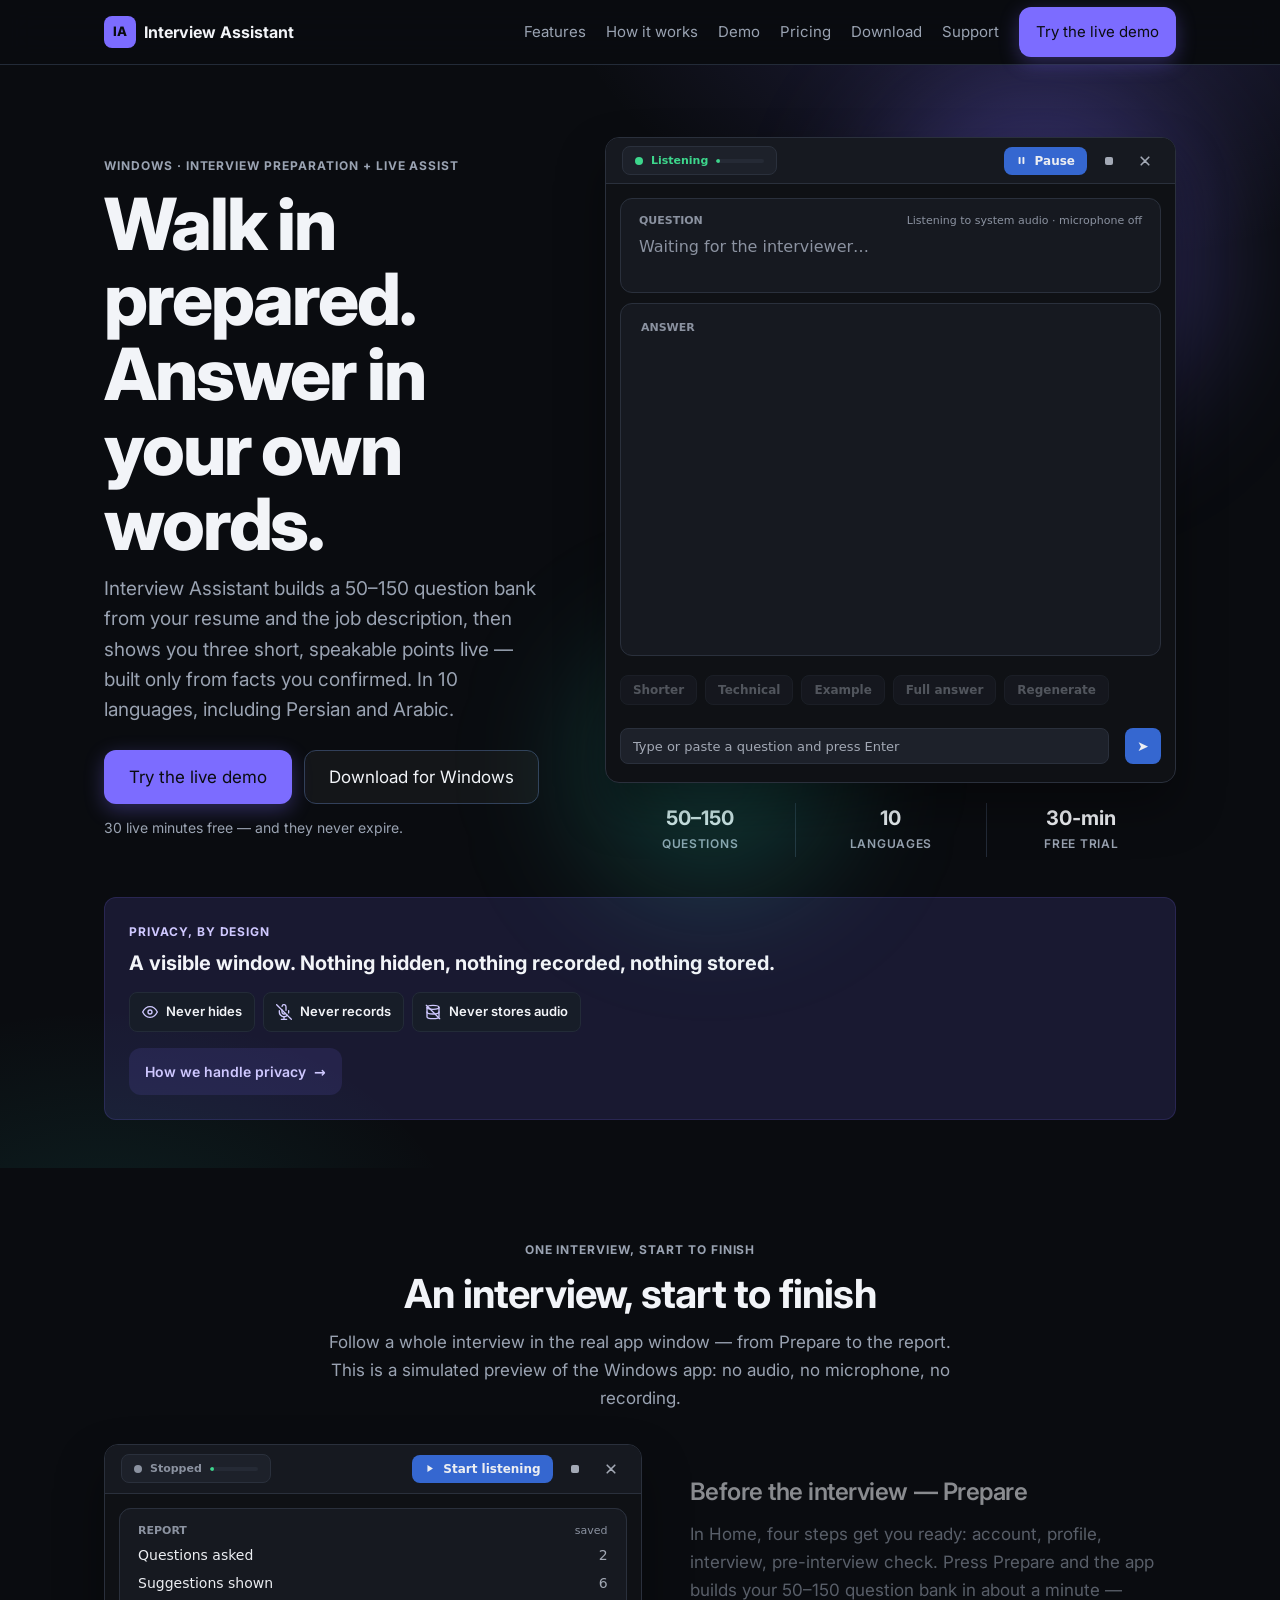
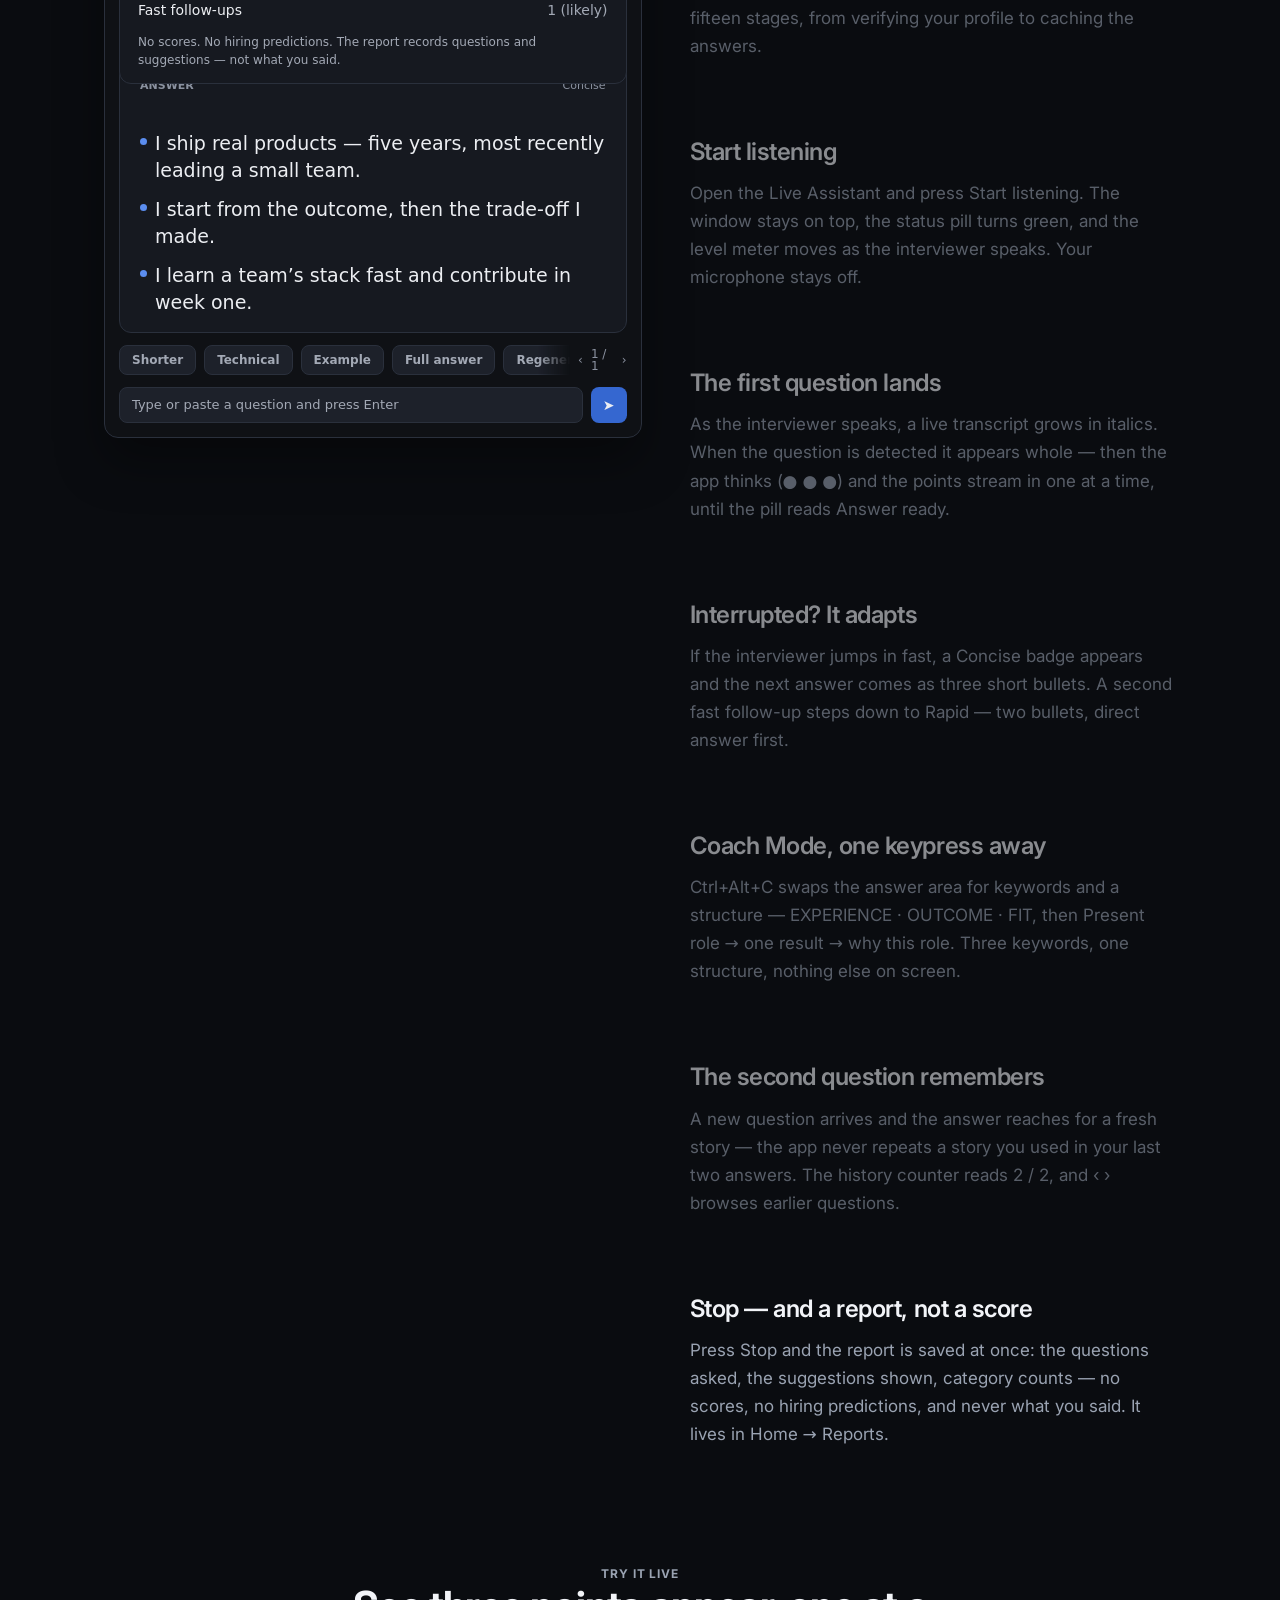
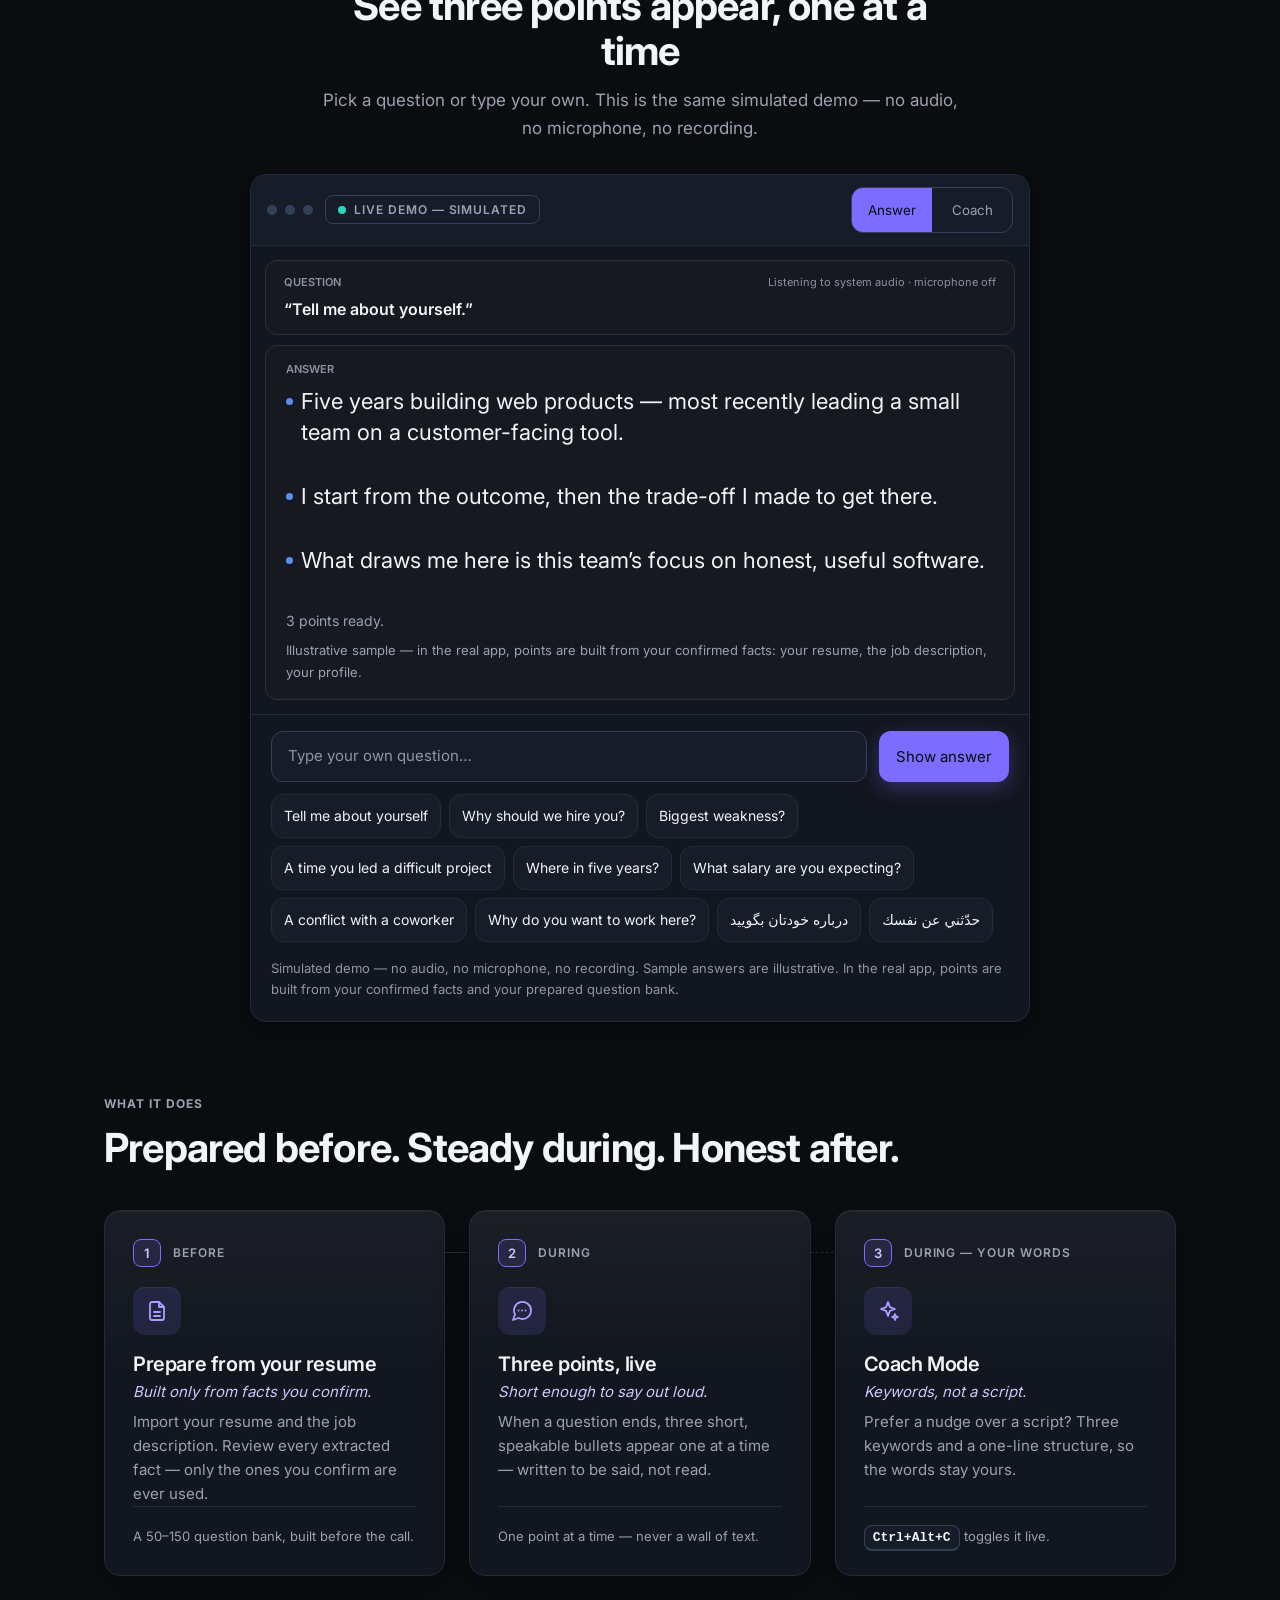
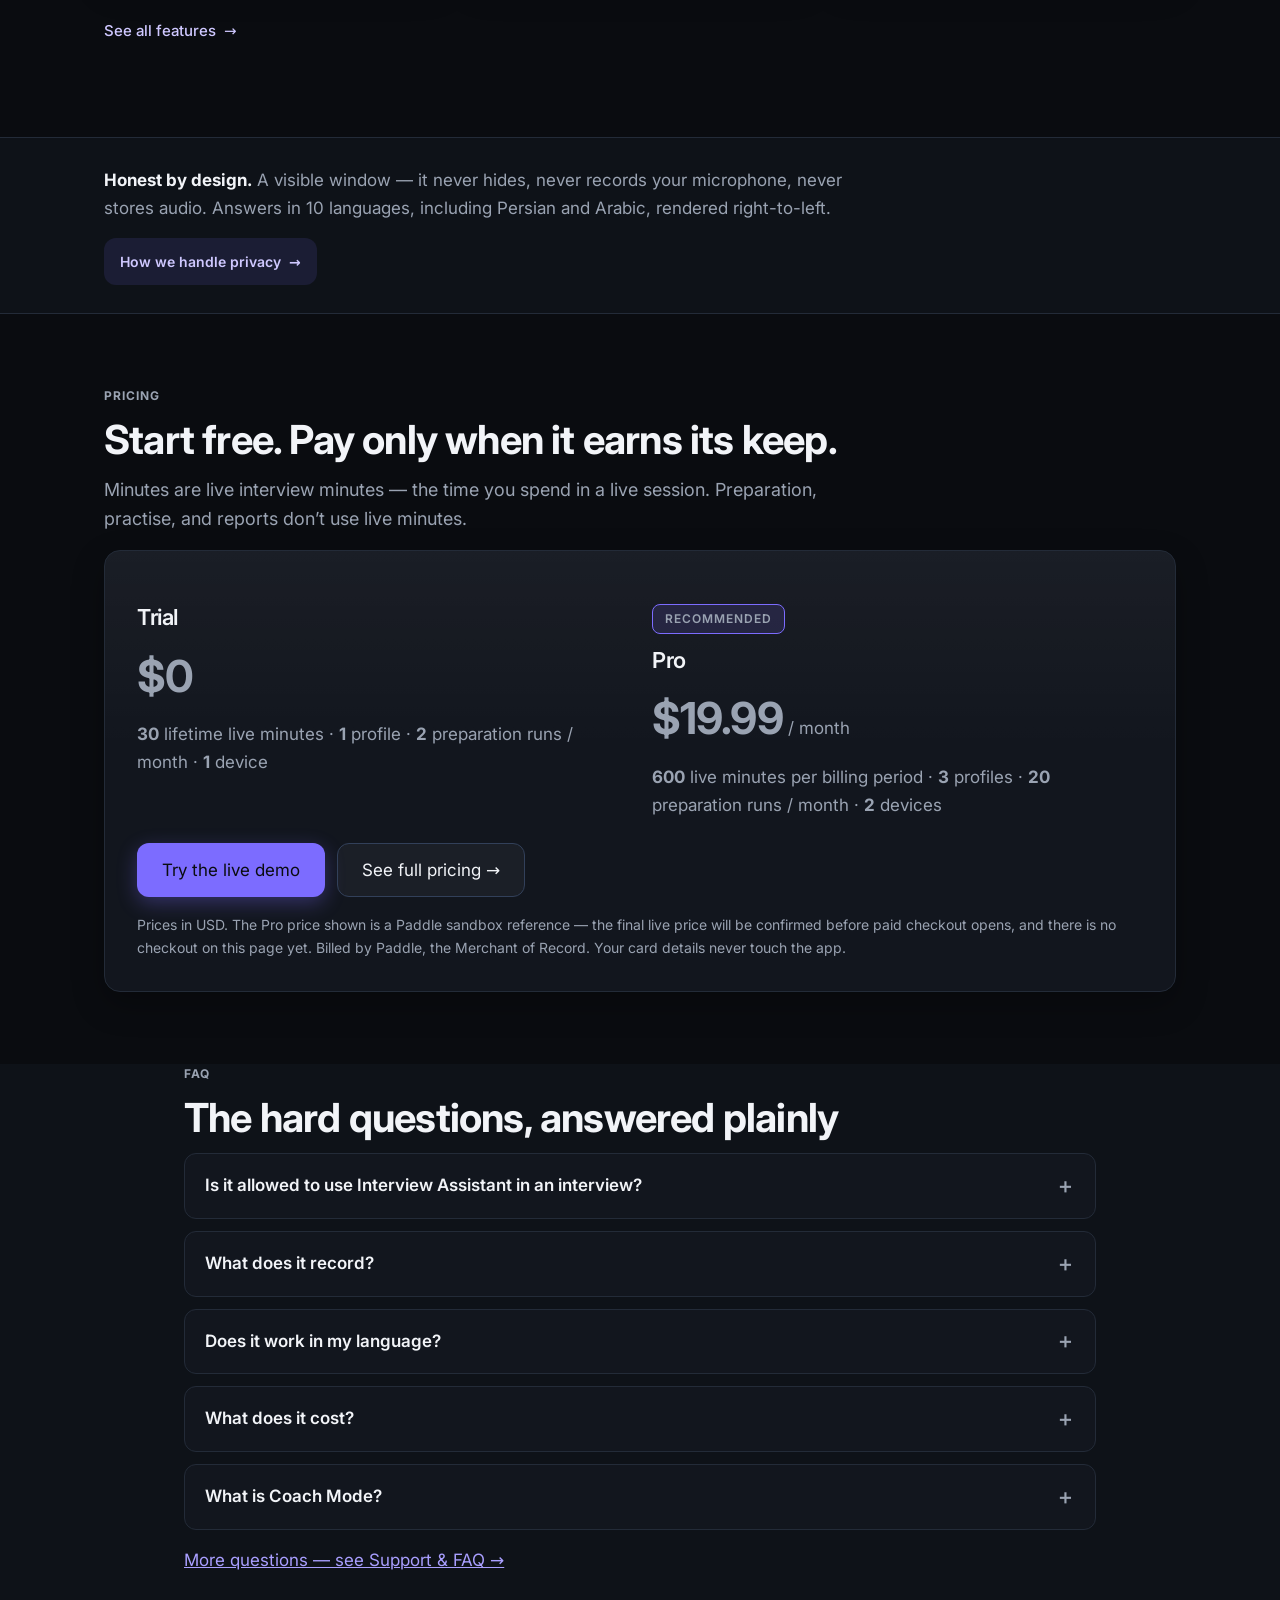
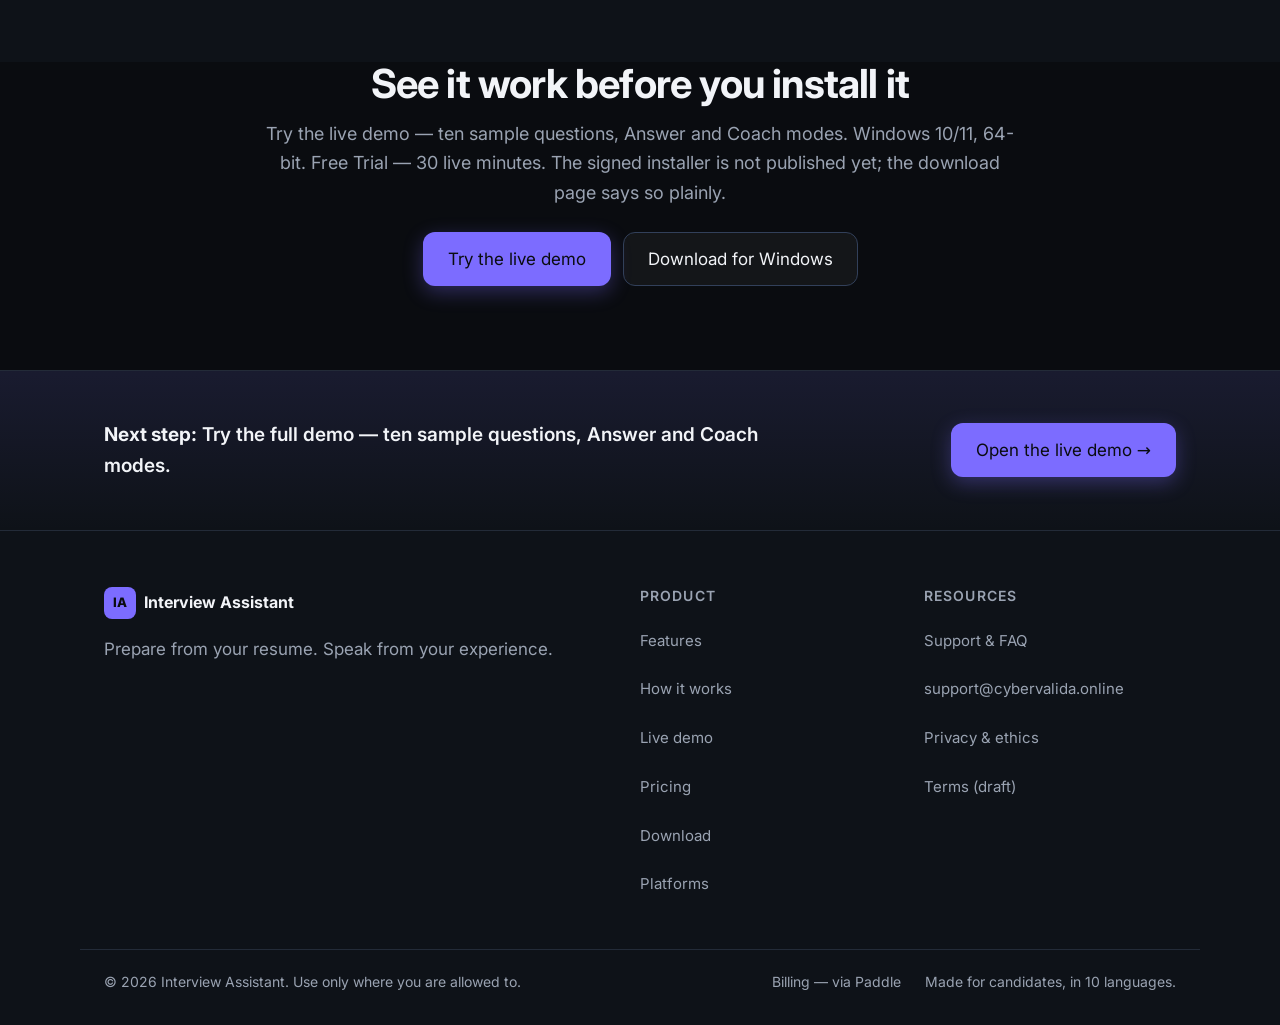
==== commit 3ad01ef9: "Step 83: the app window becomes the real app's two boxes — QUESTION card over ANSWER card, app-exact" ====
--- a/website/index.html
+++ b/website/index.html
@@ -236,7 +236,7 @@
                   <p class="app-context is-hidden" id="story-context">Context: the interviewer asked about leadership after the intro.</p>
                 </section>
                 <section class="app-card app-card--answer">
-                  <div class="app-card-head"><span class="app-card-label">Answer</span><span class="app-card-meta" id="story-meta"></span></div>
+                  <div class="app-card-head"><span class="app-card-label" id="story-answer-label">Answer</span><span class="app-card-meta" id="story-meta"></span></div>
                   <p class="app-thinking is-hidden" id="story-thinking">● ● ●</p>
                   <div class="app-answer-stack" id="story-answer-stack">
                     <div class="app-coach-view app-answer-layer is-hidden" id="story-coach">
@@ -414,7 +414,7 @@
                     <p class="app-question">“Tell me about yourself.”</p>
                   </section>
                   <section class="app-card app-card--answer">
-                    <div class="app-card-head"><span class="app-card-label">Answer</span><span class="app-card-meta">Coach</span></div>
+                    <div class="app-card-head"><span class="app-card-label">Coach</span></div>
                     <div class="app-coach-view">
                       <p class="app-coach-label">Keywords</p>
                       <p class="app-coach-keys">Experience · Outcome · Fit</p>
@@ -512,22 +512,29 @@
           </div>
         </div>
         <div class="demo-body">
-          <p class="demo-label">Interviewer</p>
-          <!-- Step 23: the question + answer are stacks of pre-rendered
-               layers (one per sample + mode). The static "tell" content
-               stays as layer 0, so no-JS still shows the demo. -->
-          <div class="demo-question-stack" id="demo-question-stack">
-            <p class="demo-question" id="demo-question">“Tell me about yourself.”</p>
-          </div>
-          <div class="demo-answer-stack" id="demo-answer-stack">
-            <ul class="demo-answer" id="demo-answer" aria-busy="false">
-              <li><span class="app-dot" aria-hidden="true"></span><span>Five years building web products — most recently leading a small team on a customer-facing tool.</span></li>
-              <li><span class="app-dot" aria-hidden="true"></span><span>I start from the outcome, then the trade-off I made to get there.</span></li>
-              <li><span class="app-dot" aria-hidden="true"></span><span>What draws me here is this team’s focus on honest, useful software.</span></li>
-            </ul>
-          </div>
-          <p class="demo-status" id="demo-status" role="status">3 points ready — sample.</p>
-          <p class="demo-sample-tag" id="demo-sample-tag" hidden></p>
+          <!-- Step 83: the same two boxes as every other window —
+               QUESTION card over ANSWER card (MainWindow.xaml). -->
+          <section class="app-card">
+            <div class="app-card-head"><span class="app-card-label">Question</span><span class="app-card-detail">Listening to system audio · microphone off</span></div>
+            <!-- Step 23: the question + answer are stacks of pre-rendered
+                 layers (one per sample + mode). The static "tell" content
+                 stays as layer 0, so no-JS still shows the demo. -->
+            <div class="demo-question-stack" id="demo-question-stack">
+              <p class="demo-question" id="demo-question">“Tell me about yourself.”</p>
+            </div>
+          </section>
+          <section class="app-card app-card--answer">
+            <div class="app-card-head"><span class="app-card-label" id="demo-answer-label">Answer</span></div>
+            <div class="demo-answer-stack" id="demo-answer-stack">
+              <ul class="demo-answer" id="demo-answer" aria-busy="false">
+                <li><span class="app-dot" aria-hidden="true"></span><span>Five years building web products — most recently leading a small team on a customer-facing tool.</span></li>
+                <li><span class="app-dot" aria-hidden="true"></span><span>I start from the outcome, then the trade-off I made to get there.</span></li>
+                <li><span class="app-dot" aria-hidden="true"></span><span>What draws me here is this team’s focus on honest, useful software.</span></li>
+              </ul>
+            </div>
+            <p class="demo-status" id="demo-status" role="status">3 points ready — sample.</p>
+            <p class="demo-sample-tag" id="demo-sample-tag" hidden></p>
+          </section>
         </div>
         <div class="demo-foot">
           <form id="demo-form">
--- a/website/styles.css
+++ b/website/styles.css
@@ -52,6 +52,14 @@
   --danger-soft: rgba(248, 113, 113, .14);
   --surface-mid: #11151d;
   --skeleton: #2a3547;
+  /* Under-the-webcam staging (2026-11-22) — the call frame's
+     hardware lens glass: near-black core, deep blue-grey mid,
+     steel rim, and the bezel well it sits in. Tokens because
+     the Step 12 law keeps every hex inside :root. */
+  --lens-core: #030509;
+  --lens-mid: #0d1626;
+  --lens-rim: #22334f;
+  --lens-well: #05080f;
   /* Step 21 — the real app's tokens (Themes/Theme.xaml), scoped to the
      app-window depictions. The site keeps its violet brand outside the
      window; inside the window the app is blue, as it is on Windows. */
@@ -80,6 +88,16 @@
   --motion-2: 250ms;
   --motion-3: 300ms;
   --motion-ease: cubic-bezier(.2,.7,.3,1);
+  /* Spotlight (Phase 1) — the ONE scoped amendment the concept
+     proposes to MOTION.md, following the Step 24 precedent (a
+     named, scoped, single-surface exception): the shared-element
+     flight travels ~340px and grows ~3x; at the 300ms cap that
+     reads rushed, and rushed reads cheap. --motion-4 is consumed
+     ONLY by spotlight.js's flight (read via getComputedStyle)
+     and by no other element or rule; the return flight keeps
+     --motion-3 (exits are faster than entrances). Owner
+     confirmation pending; pinned by tests/test-spotlight.js. */
+  --motion-4: 400ms;
   --container: 1120px;
   --shadow-card: 0 12px 32px rgba(0, 0, 0, .28);
   --shadow-lift: 0 20px 48px rgba(0, 0, 0, .38);
@@ -280,16 +298,15 @@
 }
 .pill .dot { width: 8px; height: 8px; border-radius: 50%; background: var(--accent-2); display: inline-block; }
 .pill-accent { background: var(--accent-soft); border-color: var(--accent); color: var(--accent-light); }
-.mode-toggle { margin-left: auto; display: inline-flex; border: 1px solid var(--border-strong); border-radius: 12px; overflow: hidden; }
+.mode-toggle { margin-left: auto; display: inline-grid; grid-template-columns: 1fr 1fr; border: 1px solid var(--border-strong); border-radius: 12px; overflow: hidden; }
 .mode-btn {
   background: transparent; color: var(--muted); border: 0; cursor: pointer;
   font: 600 13px/1 inherit; font-family: inherit; padding: 8px 16px; min-height: 44px;
 }
 .mode-btn.is-active { background: var(--accent); color: var(--bg); }
 .mode-btn.is-coach-active { background: var(--coach); color: var(--bg); }
-.demo-body { padding: 20px; min-height: 230px; }
-.demo-label { font-size: 12px; font-weight: 600; letter-spacing: .08em; text-transform: uppercase; color: var(--muted-2); margin-bottom: 8px; }
-.demo-question { font-size: 17px; font-weight: 600; line-height: 1.4; margin-bottom: 16px; overflow-wrap: break-word; }
+.demo-body { padding: 14px; min-height: 230px; }
+.demo-question { font-size: 16px; font-weight: 600; line-height: 1.4; margin-bottom: 16px; overflow-wrap: break-word; }
 /* Step 21 — the demo depicts the app, so its bullets are the app's:
    7px blue dots, no card chrome, no numbers (G3); the answer is bigger
    than the question (G4) at the real 22:17 sizes — the panel is ~720px,
@@ -297,7 +314,7 @@
 .demo-answer { list-style: none; margin: 0; padding: 0; display: grid; gap: 12px; }
 .demo-answer li {
   display: flex; gap: 8px; align-items: flex-start;
-  font-size: 22px; line-height: 1.4; color: var(--text);
+  font-size: 22px; line-height: 1.42; color: var(--text);
 }
 .demo-answer li .app-dot { margin-top: 12px; }
 .demo-answer li.is-new { animation: rise .25s cubic-bezier(.2,.7,.3,1) both; }
@@ -309,7 +326,22 @@
    no height ever moves; reduced motion kills both (blanket rule). */
 @keyframes land { from { opacity: 0; transform: translateY(6px) scale(.92); } to { opacity: 1; transform: none; } }
 @keyframes dot-land { from { transform: scale(.6); } to { transform: scale(1); } }
-.demo-answer .coach-keys { font-weight: 600; letter-spacing: .04em; color: var(--app-accent); }
+/* Step 82: the demo's Coach view takes the product's canonical form —
+   a label over each value (the shared .app-coach-* styles), stacked in
+   a column instead of the old bullet rows. The keys line carries no
+   letter-spacing here: the canonical .app-coach-keys rule governs. */
+.demo-answer.coach { gap: 0; }
+.demo-answer li.coach-line { flex-direction: column; align-items: stretch; gap: 0; }
+/* Step 82: the per-answer Coach flip, a quiet text control inside the
+   window under the sample tag — shown only while a settled answer
+   with a Coach form is on show (JS owns the hidden attribute). */
+.coach-flip-row { margin: 12px 0 0; }
+.coach-flip-btn {
+  background: none; border: 0; border-radius: 8px; padding: 4px 0;
+  font-family: inherit; font-size: 13px; font-weight: 600;
+  color: var(--app-accent); cursor: pointer; text-align: left;
+}
+.coach-flip-btn:hover .coach-flip-label { text-decoration: underline; }
 .demo-status { color: var(--muted); font-size: 14px; min-height: 22px; margin: 12px 0 0; }
 .demo-sample-tag { color: var(--muted); font-size: 13px; margin: 8px 0 0; }
 .demo-foot { padding: 16px 20px 20px; border-top: 1px solid var(--border); }
@@ -648,7 +680,7 @@
 .app-window-title { font-size: 14px; font-weight: 600; color: var(--muted); letter-spacing: 0; }
 .app-controls { margin-left: auto; display: inline-flex; gap: 16px; color: var(--muted-2); font-size: 13px; line-height: 1; }
 .app-controls i { font-style: normal; }
-.app-window-body { padding: 16px; }
+.app-window-body { padding: 14px; }
 /* ---------- Step 23: fixed stage — nothing below a window ever moves ----------
    The window is a stage, not a content-sized card (Apple's pinned stage,
    web.dev's fixed-size container, Material's large-item carousel): every
@@ -812,27 +844,39 @@
 }
 /* Step 21 — two labelled cards (G12): QUESTION and ANSWER, each Surface
    bg, 1px border, radius 12, 12px apart. The answer is bigger than the
-   question (G4): 19px vs 15px, the real 22:17 ratio at mockup scale. */
+   question (G4): 19px vs 15px, the real 22:17 ratio at mockup scale.
+   Step 83 — the cards take the app's exact geometry (owner order,
+   2026-11-23: the website's boxes look exactly like the app's):
+   MainWindow.xaml's LiveBody is inset 14px; the Question card carries
+   Margin 0,0,0,10 (the 10px inter-card gap); the Card style's padding
+   is S.CardPadding 18,14 and the Answer card overrides Padding 20,16;
+   the label is T.Label (11px semibold, TextFaint, no tracking — the
+   caps are the string itself); the question is QuestionFontSize 16
+   (Normal preset) and answer text leads at AnswerFontSize x 1.42.
+   The 10/14/18px values are off the site spacing scale on purpose —
+   the app's form wins inside the window (documented exemption in
+   standards/SPACING.md, enforced by test-step9/test-step83). */
 .app-card {
   background: var(--app-surface); border: 1px solid var(--app-border);
-  border-radius: 12px; padding: 16px; margin-bottom: 12px;
-}
+  border-radius: 12px; padding: 14px 18px; margin-bottom: 10px;
+}
+.app-card:last-child { margin-bottom: 0; }
 .app-card-head { display: flex; align-items: baseline; gap: 8px; margin-bottom: 8px; }
 .app-card-label {
-  font-size: 11px; font-weight: 600; letter-spacing: .08em; text-transform: uppercase;
+  font-size: 11px; font-weight: 600; letter-spacing: 0; text-transform: uppercase;
   color: var(--app-faint); line-height: 1.4;
 }
 .app-card-detail, .app-card-meta {
   margin-left: auto; font-size: 11px; line-height: 1.4; color: var(--app-faint); text-align: right;
 }
-.app-question { font-size: 15px; font-weight: 600; line-height: 1.4; color: var(--app-text); margin: 0; }
+.app-question { font-size: 16px; font-weight: 600; line-height: 1.4; color: var(--app-text); margin: 0; }
 .app-question.is-landing { animation: land .25s cubic-bezier(.2,.7,.3,1) both; }
 .app-question.is-empty { color: var(--app-faint); font-weight: 400; }
 .app-transcript { font-size: 13px; font-style: italic; line-height: 1.5; color: var(--app-dim); margin: 0; min-height: 1.5em; /* Step 23: one line reserved — the transcript grows word by word and must never grow the question card. */ }
 .app-context { font-size: 12px; line-height: 1.5; color: var(--app-dim); margin: 8px 0 0; }
-.app-card--answer { min-height: 240px; }
+.app-card--answer { min-height: 240px; padding: 16px 20px; }
 .app-answer { list-style: none; margin: 0; padding: 0; display: grid; gap: 12px; }
-.app-answer li { display: flex; gap: 8px; align-items: flex-start; font-size: 19px; line-height: 1.4; color: var(--app-text); }
+.app-answer li { display: flex; gap: 8px; align-items: flex-start; font-size: 19px; line-height: 1.42; color: var(--app-text); }
 .app-dot { flex: none; width: 7px; height: 7px; border-radius: 50%; background: var(--app-accent); margin-top: 8px; }
 .app-answer li.is-new { animation: rise .25s cubic-bezier(.2,.7,.3,1) both; }
 .app-answer li.is-new .app-dot,
@@ -848,7 +892,7 @@
    with overflow clipped only while the glide runs. */
 .app-answer-zone { transition: height .3s cubic-bezier(.2,.7,.3,1); }
 .app-answer-zone.is-gliding { overflow: hidden; }
-.app-full-answer { font-size: 19px; line-height: 1.4; color: var(--app-text); margin: 0; }
+.app-full-answer { font-size: 19px; line-height: 1.42; color: var(--app-text); margin: 0; }
 /* Step 21 — Coach Mode swaps the answer area (G9): labelled KEYWORDS
    (blue, semibold, uppercase) + STRUCTURE. Never beside the bullets. */
 .app-coach-label {
@@ -856,7 +900,7 @@
   color: var(--app-faint); line-height: 1.4; margin: 0 0 8px;
 }
 .app-coach-keys { font-size: 22px; font-weight: 600; letter-spacing: .04em; color: var(--app-accent); line-height: 1.4; text-transform: uppercase; margin: 0 0 16px; }
-.app-coach-structure { font-size: 19px; line-height: 1.4; color: var(--app-text); margin: 0; }
+.app-coach-structure { font-size: 19px; line-height: 1.42; color: var(--app-text); margin: 0; }
 /* Step 21 — action bar + manual question box (G10), as in the app. */
 /* Step 25 — one-line action row: the five chips (Shorter … Regenerate)
    plus the pinned control at the right end never wrap. The chips live in
@@ -927,6 +971,12 @@
   .text-link:hover .text-link-arrow { transform: translateX(4px); }
   /* Step 59: the features bento tiles lift on hover (fine pointers only). */
   .feat-tile:hover { border-color: var(--accent); transform: translateY(-2px); }
+  /* Spotlight (Phase 1): at rest, her frame answers a hovering
+     pointer — the Respond primitive at tile scale (the concept's
+     hover life; touch gets the glyph + the press response). The
+     life belongs to the RESTING tile only: while the Spotlight
+     is open her hero geometry is exact, never scaled. */
+  .call-stage:not([data-spotlight]) .call-tile:has(> .avatar-toggle:hover) > .avatar-frame { border-color: var(--accent); transform: scale(1.02); }
 }
 /* Step 27 — Replay, icon-only, pinned at the right end of the hero's action
    row (Step 25; was a standalone "↻ Replay" button below the window, Step 20,
@@ -1127,7 +1177,13 @@
 }
 /* Step 23: the card is hidden with visibility (is-hidden), not display —
    its space is reserved from the first paint, so it never pushes the
-   interrupt card down when it appears. */
+   interrupt card down when it appears.
+   Step 78 (owner's phone, 403x928): that reservation was 552px of
+   invisible card — a full dead screen between the help block and the
+   interrupt card. The card is page flow, not a stage layer, so the
+   owner's Step 78 law wins over STABILITY S2 here: hidden means zero
+   height; the card enters flow only when its gate fires. */
+.demo-next.is-hidden { display: none; }
 .demo-next-title { font-size: 19px; margin-bottom: 16px; }
 .demo-next-text { color: var(--muted); }
 .demo-next .cta-row { margin-bottom: 0; }
@@ -1392,7 +1448,37 @@
 .call-stage {
   position: relative; display: flex; flex-direction: column;
   background: var(--bg); border: 1px solid var(--border);
-  border-radius: 12px; overflow: hidden;
+  border-radius: 12px;
+  /* Step 81: the stage does not clip itself — the clipping is
+     handed to the children: the bezel caps the top corners, the
+     call area caps the bottom corners. (This arrangement was
+     introduced for the webcam notch that straddled the top
+     border; the notch was removed entirely on 2026-11-22, and
+     the corner construction is retained as-is.) */
+  overflow: visible;
+}
+/* Under-the-webcam staging (owner clarification, 2026-11-22):
+   the frame's top bezel is the frame itself — same surface, no
+   separating line, no text — deepened just enough to carry a
+   real camera lens dead centre: dark glass with an inner ring
+   and one small specular highlight, the way a laptop's webcam
+   reads. Not a marker, not a chip, no glow: hardware. The app
+   window hangs centred directly beneath it (see .call-main
+   .app-window), on the lens's own axis. */
+.call-bezel {
+  display: flex; align-items: center; justify-content: center;
+  height: 26px; flex: none; background: var(--bg);
+  border-radius: 12px 12px 0 0;
+}
+.call-lens {
+  width: 13px; height: 13px; border-radius: 50%;
+  background:
+    radial-gradient(circle at 36% 30%, rgba(255, 255, 255, .9) 0, rgba(255, 255, 255, 0) 3px),
+    radial-gradient(circle at 50% 50%, var(--lens-core) 0 36%, var(--lens-mid) 58%, var(--lens-rim) 80%, var(--lens-well) 100%);
+  box-shadow:
+    inset 0 0 0 1px rgba(0, 0, 0, .6),
+    inset 0 1px 1px rgba(255, 255, 255, .12),
+    0 0 0 3px rgba(0, 0, 0, .28);
 }
 .call-bar {
   display: flex; align-items: center; gap: 12px; position: relative; z-index: 3;
@@ -1410,18 +1496,46 @@
 @keyframes live-pulse { 0%, 100% { opacity: 1; } 50% { opacity: .35; } }
 .call-clock { font-size: 13px; font-weight: 600; color: var(--muted); font-variant-numeric: tabular-nums; }
 .call-bar-note { margin-left: auto; font-size: 12px; color: var(--muted-2); }
-.call-main { position: relative; flex: 1 1 auto; min-height: 640px; }
-.call-cam {
-  position: absolute; top: 12px; left: 50%; transform: translateX(-50%); z-index: 3;
-  display: inline-flex; align-items: center; gap: 8px;
-  background: var(--surface); border: 1px solid var(--border-strong); border-radius: 8px;
-  padding: 4px 12px; font-size: 11px; font-weight: 600;
-  letter-spacing: .08em; text-transform: uppercase; color: var(--muted);
-}
-.call-cam-lens {
-  width: 8px; height: 8px; border-radius: 50%; background: var(--accent-2);
-  box-shadow: 0 0 0 3px rgba(45, 212, 191, .18);
-}
+/* Step 83: the field is re-sized for the two-box window — the
+   complete state's window grew by its cards' chrome (~130px: two
+   labels, two paddings, the 10px gap), and at 640px its bottom sat
+   ~6px from the field's edge, one wrapped line from being clipped
+   by the field's overflow. 720px restores the headroom the 640px
+   field gave the old one-panel window (~136px -> ~100px). */
+.call-main { position: relative; flex: 1 1 auto; min-height: 720px; border-radius: 0 0 12px 12px; overflow: hidden; transition: min-height var(--motion-3) var(--motion-ease); }
+/* Step 81: while primed the frame hugs its window — the field is
+   sized for the complete state's 432px window (Step 83: 720px for
+   the two-box window), and a
+   192px primed window rattled in it with 396px of void below
+   (owner's unfolded screenshot). When the run starts the
+   reservation returns and the frame glides open with the
+   window (the Step 78 glide pattern, house motion token); the
+   ≤640 block countermands this — phones size the frame by flow.
+   Step 81b: the first hug (480px) still sized the frame by the
+   self tile's dock — tile bottom 464 + 16 — so the tile kept a
+   row of its own and the frame's lower ~40% stayed empty dark
+   space on the diagonal (the parent's own inspection of the
+   768 primed shot). The frame now hugs its tallest CONTENT
+   plus the frame's standard 16px bottom padding, and the self
+   tile is a true PiP overlay inside it (see .call-self). At
+   ≥861px the tallest content is the participant unit (its
+   label's bottom lands at 325.9), so the hug is 342; the ≤860
+   band block below sets 352 (Step 81c: the band's first hug,
+   260, left the PiP covering the window's hint lines — the
+   parent rejected covered text, so at the band the tile
+   docks below the window in its own row; see that block). */
+.call-stage.is-primed .call-main { min-height: 342px; }
+/* The webcam MARKER is gone (owner decision, 2026-11-22). It
+   lived here in three forms — Step 79's pill centred on the
+   window's rim, Step 79b's in-flow bezel strip, Step 81's
+   zero-height notch on the frame's top border — and the owner
+   rejected all three on his phone. His clarification the same
+   night: the FEELING was always wanted — the window sitting
+   under the webcam — the label-like executions were the
+   problem. So no marker rules remain in this sheet; instead
+   the staging carries it: a hardware lens in the frame's own
+   bezel (.call-bezel above) and the window hanging beneath
+   it. Nothing here says "webcam"; the geometry does. */
 .call-tile {
   position: absolute; inset: 0;
   background:
@@ -1434,15 +1548,42 @@
   border: 1px solid var(--border-strong); color: var(--muted);
 }
 .call-tile-label {
-  position: absolute; left: 16px; bottom: 12px;
+  /* Step 81: the interviewer's name belongs to the interviewer.
+     It sat at the call field's floor (bottom: 12px) — on the
+     owner's unfolded screenshot its top was 396.6px below the
+     avatar's bottom, a label divorced from the face. It now sits
+     directly under the avatar frame (frame bottom + 8), left
+     edges shared, width capped to the frame's width: the two
+     read as one participant unit. The self tile's label keeps
+     its own anchor (its override below adds top: auto). */
+  position: absolute; left: 16px; top: 275px; max-width: 172px;
   font-size: 13px; font-weight: 600; color: var(--text);
   background: rgba(10, 12, 16, .72); padding: 4px 8px; border-radius: 8px;
 }
 .call-speaking { color: var(--accent-2-light); }
+/* Step 79: the wave exists only while the interviewer is actually
+   speaking — until this step only its animation was state-gated,
+   so a static dotted row sat across the persona's chin in every
+   primed screenshot (owner's phone). The self wave already
+   followed this law; the tile wave now does too. */
 .call-wave {
-  position: absolute; left: 16px; bottom: 52px;
-  display: inline-flex; align-items: center; gap: 4px; height: 20px;
-}
+  /* Step 81: the wave rides the avatar frame's lower corner —
+     the phone strip's own pattern. It was anchored to the call
+     field's floor (bottom: 52), speaking from 400px below the
+     face it belongs to. Frame bottom is 267; the wave's bottom
+     sits 8px above it, its left 8px inside the frame's left.
+     Under-the-webcam pass (2026-11-22): z-index 2 added — the
+     frame paints at z 1 and the wave, fully inside the frame's
+     box, was painted UNDER the avatar video and invisible at
+     every ≥641 width (found by eye on the band speaking shot;
+     geometry probes cannot see paint order). The phone strip
+     already carried z 2; the base rule now matches it. At band
+     this is also the label's only speaking signal (the "·
+     speaking" span rests there), so it must actually paint. */
+  position: absolute; left: 24px; top: 239px; z-index: 2;
+  display: none; align-items: center; gap: 4px; height: 20px;
+}
+.call-tile.is-speaking .call-wave { display: inline-flex; }
 .call-wave i {
   width: 3px; height: 16px; border-radius: 2px; background: var(--accent-2);
   transform: scaleY(.3); transform-origin: center;
@@ -1457,14 +1598,37 @@
 .call-tile.is-speaking .call-wave i:nth-child(8) { animation-delay: .08s; animation-duration: .85s; }
 .call-tile.is-speaking .call-wave i:nth-child(9) { animation-delay: .22s; animation-duration: 1.05s; }
 @keyframes call-wave { 0%, 100% { transform: scaleY(.3); } 50% { transform: scaleY(1); } }
+/* Step 81b: the self tile is the call's picture-in-picture —
+   it paints ABOVE the app window (z 3 over the window's z 2;
+   DOM order alone put the window on top, since it follows the
+   tile). In every content-full state the two never intersect,
+   so this changes nothing there; in the hugged primed frame at
+   the band it is what keeps the PiP — and its camera button —
+   on top of the window's bottom-right corner instead of
+   swallowed by it, the way a real call's self-view floats over
+   the shared screen.
+   Step 81c: at the band the primed frame no longer relies on
+   that float — the parent rejected the covered hint text, so
+   the band's primed frame grew by the tile's row and the tile
+   docks below the window (see the ≤860 block; window ∩ tile
+   = 0 there now). The z-order stands for ≥861, where the PiP
+   still floats — clear of the window by a 52px gap — and for
+   the content-full states, where the two never meet. */
 .call-self {
-  position: absolute; right: 16px; bottom: 16px; z-index: 2;
+  position: absolute; right: 16px; bottom: 16px; z-index: 3;
   width: 128px; height: 84px; border-radius: 8px;
   background: var(--surface); border: 1px solid var(--border-strong);
 }
-.call-self .call-tile-label { left: 8px; bottom: 8px; font-size: 12px; }
+.call-self .call-tile-label { left: 8px; bottom: 8px; top: auto; max-width: none; font-size: 12px; }
 .call-main .app-window {
-  position: absolute; top: 52px; left: 50%; transform: translateX(-50%);
+  /* Under-the-webcam staging: the window hangs from the top
+     of the call area, centred on the bezel lens's axis (top
+     52px -> 16px, the frame's standard padding) — suspended
+     beneath the camera, growing downward as its state fills,
+     exactly where the app floats over a real call. The
+     participant unit starts lower (52px), so the hang reads
+     at a glance. */
+  position: absolute; top: 16px; left: 50%; transform: translateX(-50%);
   width: 432px; max-width: calc(100% - 32px); z-index: 2;
 }
 /* Step 74: the demo window's top strip is the canonical Live
@@ -1478,10 +1642,9 @@
 .call-stage.is-scene .demo-answer-stack > .is-hidden,
 .call-stage.is-scene .demo-question-stack > .is-hidden { display: none; }
 
-.call-main .demo-label { color: var(--app-faint); margin-bottom: 4px; }
-.call-main .demo-question { font-size: 15px; margin-bottom: 12px; color: var(--app-text); }
+.call-main .demo-question { font-size: 16px; margin-bottom: 12px; color: var(--app-text); }
 .call-main .demo-answer { gap: 8px; }
-.call-main .demo-answer li { font-size: 16px; line-height: 1.4; color: var(--app-text); }
+.call-main .demo-answer li { font-size: 16px; line-height: 1.42; color: var(--app-text); }
 .call-main .demo-answer li .app-dot { margin-top: 8px; background: var(--app-accent); }
 .call-main .demo-status { font-size: 13px; min-height: 20px; color: var(--app-dim); }
 .call-main .demo-sample-tag { font-size: 12px; color: var(--app-faint); }
@@ -1514,6 +1677,10 @@
 }
 .call-caption .w { transition: color var(--motion-3) var(--motion-ease); }
 #scene-download[hidden] { display: none; }
+/* Step 78: the labelled Start button lives in the demo head (JS unhides
+   it at boot); .btn sets display, which would beat the hidden
+   attribute, so the guard is explicit — no dead button without JS. */
+#scene-start[hidden] { display: none; }
 /* Scene-mode height reservations (measured in app.js from the
    scene's own layers): the window holds one height through the
    whole arc instead of breathing at every exchange. */
@@ -1521,6 +1688,42 @@
 .call-stage.is-scene .demo-answer-stack { min-height: var(--scene-answer-min, 0px); }
 .call-stage.is-scene .demo-sample-tag { min-height: var(--scene-tag-min, 0px); }
 .call-stage.is-scene .demo-status { min-height: 40px; }
+/* Step 78 — the primed stage is compact. Before the run starts, the
+   scene reservations come off: the window is its natural self (header,
+   question, hint) instead of a 579px box with ~265px of empty middle
+   (owner's phone, Step C round 2). When the run starts the class comes
+   off and the stacks glide to the scene height on the house curve
+   (motion-3 token; the sheet's reduced-motion rule makes the swap
+   instant). The answer layers leave flow entirely while primed — the
+   scene shows them only once the run begins. */
+.call-stage.is-scene .demo-question-stack,
+.call-stage.is-scene .demo-answer-stack,
+.call-stage.is-scene .demo-sample-tag { transition: min-height var(--motion-3) var(--motion-ease); }
+.call-stage.is-scene.is-primed .demo-question-stack { min-height: 0; }
+.call-stage.is-scene.is-primed .demo-answer-stack { min-height: 0; }
+.call-stage.is-scene.is-primed .demo-answer-stack > * { display: none; }
+.call-stage.is-scene.is-primed .demo-sample-tag { min-height: 0; }
+/* Step 79b: while primed the sample tag is empty, but its 8px
+   top margin still took a band under the hint — the last void
+   in the primed window (measured: 25px below the hint instead
+   of the standard 16px body padding + 1px border). Out of
+   flow while primed; it returns with the run, when its space
+   is reserved and real. */
+.call-stage.is-scene.is-primed .demo-sample-tag { display: none; }
+/* Step 83 — the two boxes inside the demo bodies (demo.html's call
+   window and the home page's demo panel): the question stack lives
+   in the QUESTION card; the answer stack — with the status line, the
+   sample tag and the Coach flip, all of which describe the answer —
+   in the ANSWER card, as MainWindow.xaml composes them. The card's
+   padding replaces the question's old bottom margin. The 240px
+   answer floor (a hero/story staging device) stands down in the
+   demo bodies and the How-It-Works faded frames: the demo's stacks
+   reserve their own heights and the faded frames are cropped
+   moments, so a floor would only add void. */
+.app-card .demo-question { margin-bottom: 0; }
+.call-main .app-card--answer { min-height: 0; }
+.demo-body .app-card--answer { min-height: 0; }
+.hw-faded-frames .app-card--answer { min-height: 0; }
 /* Step 74 Pass 3 — the visitor's own camera in the self tile
    (opt-in only, local-only: no recording, no upload, no frame
    capture — the note under the stage says so in words) and the
@@ -1556,8 +1759,14 @@
 .call-self.cam-on .cam-toggle svg { display: none; }
 .cam-note { color: var(--muted); font-size: 13px; line-height: 1.5; margin: 12px 0 0; }
 .cam-note[hidden] { display: none; }
+.scene-sound-note { color: var(--muted); font-size: 13px; line-height: 1.5; margin: 12px 0 0; flex-basis: 100%; }
+.scene-sound-note[hidden] { display: none; }
 #scene-start svg { width: 16px; height: 16px; }
 #scene-mute[hidden] { display: none; }
+/* Step 79: Replay and Watch gained per-state visibility (see
+   setSceneControls in app.js); like Start/Mute/Download they need
+   the explicit guard, because .btn's display defeats [hidden]. */
+#scene-replay[hidden], #scene-watch[hidden] { display: none; }
 @media (max-width: 860px) {
   /* The demo window is a fixed 432px window at every page width.
      In the band where the shared header wraps (Step 22's rule),
@@ -1565,6 +1774,63 @@
      rule — the start label rests, exactly as it does site-wide
      at 640px — so the pill and controls keep one row. */
   .call-main .app-start-label { display: none; }
+  /* Step 81 (F1): the demo head wraps in this band — measured:
+     dots 46 + pill 215.17 + start 185/199 + toggle 157 + gaps 36
+     = 639/653px against a 588px content box at 712 (644 at 768),
+     so the toggle stranded alone on a second row and the head
+     doubled to 129px — in BOTH states at 712, and in the complete
+     state at 768, where the start button's label grows to
+     "Replay the interview" (the owner's unfolded screenshot).
+     The row is now nowrap, and the band sheds what the phone
+     layout already sheds (the decorative dots) plus honest
+     padding: gap 8, mode-btn padding-inline 12. New worst case
+     (712, complete): 215.17 + 199 + 141 + 16 = 571.17 ≤ 588
+     (16.8px slack). Scoped to .demo-stage so the index.html
+     demo head — no start button, a different panel — is
+     untouched. The ≤640 grid block countermands the gap (its
+     rows keep the 12px rhythm). */
+  .demo-stage .demo-head { flex-wrap: nowrap; gap: 8px; }
+  .demo-stage .demo-head .demo-dots { display: none; }
+  .demo-stage .demo-head .mode-btn { padding-left: 12px; padding-right: 12px; }
+  /* Step 81: the toggle never shrinks below its fit-content —
+     under row pressure its grid tracks fell back to content
+     sizes (73/66) instead of splitting evenly (73/73). And
+     while the start button is preparing (the is-preparing class
+     setStartBtn mirrors), the pill rests: its "Live demo —
+     simulated" label is already carried by the call bar in
+     view, and the progress label needs the row (see app.js). */
+  .demo-stage .demo-head .mode-toggle { flex: none; }
+  .demo-stage .demo-head.is-preparing .pill { display: none; }
+  /* Under-the-webcam staging (2026-11-22) supersedes Step
+     81's F3 shift: the window now hangs CENTRED on the bezel
+     lens's axis in this band too (the +50px offset that kept
+     it clear of the top-left participant column is deleted —
+     base left: 50% applies). A centred 432px window cannot
+     also clear the participant unit at the top (712: window
+     left edge 77 vs the unit's right edge 116), so the unit
+     leaves the top: it anchors bottom-left in this band (see
+     the Step 75 block below) — interviewer bottom-left, self
+     tile bottom-right, the window hanging above them, the
+     way a real call arranges its tiles under an overlay. In
+     the complete state the centred window bottoms at 448.5
+     and the unit's top lands at 454: clear, nothing covered. */
+  /* At band the label's "· speaking" span rests — the wave on
+     the frame's corner already says it (the phone strip's own
+     law, Step 79). The label is bottom-anchored here with a
+     fixed reserve; letting the span wrap it to a third line
+     would grow it into the frame above it. */
+  .call-speaking { display: none; }
+  /* Primed hug, re-derived for the hanging window and the
+     bottom-anchored unit (supersedes 81b's 260 and 81c's 352,
+     both computed for a top-52 window beside a top-left unit):
+     the window hangs at top 16 and bottoms at 207.7; the unit
+     (frame bottom-offset 76 + its 110 = top at frame − 186)
+     must start below it: 404 − 186 = 218, a 10.3px gap. The
+     unit's label and the self tile share the frame's bottom
+     line (bottom 388), so the hug stays tallest content + the
+     standard 16px: 388 + 16 = 404. Window ∩ unit = 0,
+     window ∩ tile = 0 (the 81c no-covered-text law stands). */
+  .call-stage.is-primed .call-main { min-height: 404px; }
 }
 .scene-controls { display: flex; align-items: center; gap: 12px; flex-wrap: wrap; margin-top: 16px; }
 .scene-controls[hidden] { display: none; }
@@ -1601,6 +1867,14 @@
   .demo-stage .mode-btn { padding: 12px; }
   .demo-stage .demo-body { padding: 12px; }
   .prep-band { padding: 12px 16px; margin-bottom: 16px; }
+  /* Step 78: prep band (16) + help block (16) = the 32px rhythm —
+     the base 28px help margin made a 44px gap on phones. */
+  .section:has(.call-stage) .help-block { margin-top: 16px; }
+  /* Step 78: the demo's sample chips go two-up on phones. The stacked
+     single column was 462px of chips; two columns with tighter chip
+     padding earn ~200px back with every chip kept. */
+  .demo-foot .chips-big { display: grid; grid-template-columns: repeat(2, minmax(0, 1fr)); }
+  .demo-foot .chips-big .chip { padding: 8px 12px; }
   .prep-band-title { margin-bottom: 8px; }
   .prep-flow { flex-direction: row; flex-wrap: wrap; gap: 8px 12px; }
   .prep-list { flex-direction: row; flex-wrap: nowrap; gap: 12px; width: 100%; }
@@ -1611,9 +1885,48 @@
   .prep-note { display: block; flex: 0 0 100%; font-size: 12px; color: var(--muted); margin: 0; }
   .prep-arrow { display: none; }
   .prep-out { max-width: none; flex: 0 0 100%; border-top: 1px solid var(--border); padding-top: 8px; }
-  .demo-stage { padding: 16px 8px; }
+  /* Step 79 — framing: on phones the call frame IS the stage.
+     The stage wrapper's border, glow and padding and the demo
+     card's border and shadow stand down (four nested rectangles
+     around the window read as clutter at 353px); the head strip
+     and the call frame — which keeps its own border — read as
+     one panel, and the window keeps its canonical chrome. */
+  .demo-stage { padding: 0; border: 0; background: none; border-radius: 0; }
+  .demo-stage .demo { border: 0; box-shadow: none; }
   .demo-stage .demo-dots { display: none; }
+  /* Step 79 — the stage column grid. The head stops wrapping by
+     accident (Start 185 + gap 12 + toggle 141 = 338 > the 319px
+     content width, which made two improvised rows 129px tall,
+     Start stranded with 134px of dead space beside it) and
+     becomes two deliberate full-width rows; the scene controls
+     below the frame take the same one-column grid, so sibling
+     actions can never again render at different widths. */
+  .demo-head { display: grid; grid-template-columns: minmax(0, 1fr); gap: 12px; }
+  /* Step 81: the band head rule above sets gap: 8px at higher
+     specificity — the phone grid's two deliberate rows keep
+     their 12px rhythm. */
+  .demo-stage .demo-head { gap: 12px; }
+  .demo-head #scene-start { width: 100%; }
+  .demo-head .mode-toggle { width: 100%; margin-left: 0; }
+  .demo-head .mode-btn { flex: 1 1 0; }
+  .scene-controls { display: grid; grid-template-columns: minmax(0, 1fr); }
   .call-main { min-height: 0; display: flex; flex-direction: column; }
+  /* Step 81: the primed 480px reservation is a ≥641 composition
+     rule — phones size the frame by flow, countermanded here at
+     equal specificity. */
+  .call-stage.is-primed .call-main { min-height: 0; }
+  /* Step 81: in the call window the app header wraps in the
+     primed state only (measured at 403: the primed pill is
+     206.4px — "Ready when you are" + the 48px meter — vs 171.4px
+     settled; 206.4 + 12 gap + 107 controls = 325.4 > the 295px
+     inner width, so the controls dropped to a second row and
+     the window grew 40px taller for one state). The meter rests
+     here, as it already does for narrow windows in the Step 29
+     shed block — whose threshold is a 400px VIEWPORT, 3px below
+     the owner's 403, and whose windows are wider than this
+     329px call window. With the meter gone the widest state
+     needs 269.4 ≤ 295: one header row in every state. */
+  .call-main .app-meter { display: none; }
   .call-tile { position: relative; inset: auto; height: 80px; flex: none; }
   .call-avatar { left: 12px; top: 12px; width: 36px; height: 36px; padding: 8px; }
   .call-wave { bottom: 36px; left: 56px; }
@@ -1623,17 +1936,28 @@
   }
   /* The waveform already says it on phones; the label keeps the name. */
   .call-speaking { display: none; }
-  .call-self { width: 80px; height: 52px; right: 12px; bottom: auto; top: 28px; }
+  /* Step 81 (F4): top 28px → 14px. The self tile is 52 tall in
+     an 80px strip; at top: 28px (a leftover from its desktop
+     bottom-anchored geometry) its centre sat at 54 — measured
+     14px below the strip's centre line (40), while the avatar
+     thumb and the name label both centre exactly on it. The
+     owner's folded screenshot: three elements, three heights,
+     the camera button staggered low. (80 − 52) / 2 = 14 puts
+     all four centres on the strip's one centre line. */
+  .call-self { width: 80px; height: 52px; right: 12px; bottom: auto; top: 14px; }
+  /* No phone rule for the webcam marker: the marker was removed
+     entirely (owner decision, 2026-11-22 — pill, bezel strip and
+     notch all rejected; see the note at the old base rule). */
   /* Cultivation R2: in the phone strip the caption collided with
-     the webcam marker and the name label — it stands down here;
-     the closing line is carried by the scene's status instead
-     (app.js, the thanks beat, narrow layouts only). */
+     the name label — it stands down here; the closing line is
+     carried by the scene's status instead (app.js, the thanks
+     beat, narrow layouts only). */
   .call-caption { display: none; }
   .call-main .app-window {
     position: relative; top: auto; left: auto; transform: none;
     width: auto; max-width: none; margin: 8px;
   }
-  .call-main .app-window-body { padding: 12px 12px 16px; }
+  .call-main .app-window-body { padding: 14px; }
   .scene-note { margin-left: 0; }
 }
 
@@ -1971,7 +2295,7 @@
 .hw-hw-disc.is-thread { color: var(--accent-light); border-color: var(--accent); }
 .hw-hw-name { font-size: 12px; font-weight: 600; line-height: 1.4; color: var(--text); }
 .hw-hw-scene .app-card { margin-bottom: 0; flex: 1 1 auto; }
-.hw-hw-scene .app-card + .app-card { margin-top: 12px; }
+.hw-hw-scene .app-card + .app-card { margin-top: 10px; }
 .hw-hw-scene .app-context { margin-top: 12px; padding: 0 4px; }
 .hw-hw-points { display: grid; gap: 12px; }
 .hw-hw-point { display: flex; gap: 8px; align-items: flex-start; }
@@ -2777,8 +3101,15 @@
 .feat-frag-dots { gap: 4px; align-items: center; }
 .feat-frag-dots i { width: 8px; height: 8px; border-radius: 4px; background: var(--accent); display: block; }
 .feat-mini { display: block; flex: 1 1 auto; }
-.feat-mini-body { display: block; padding: 12px 16px; }
-.feat-mini-q { display: block; font-size: 13px; font-weight: 600; line-height: 1.4; color: var(--app-text); margin-bottom: 8px; }
+.feat-mini-body { display: block; padding: 12px; }
+/* Step 83 — the mini window carries the same two boxes at tile scale:
+   the app's card form (Surface fill, 1px border, radius 12, label
+   inside top-left) with mini padding, so the bento depiction is the
+   same window, smaller — not a different, flatter window. */
+.feat-mini-card { display: block; background: var(--app-surface); border: 1px solid var(--app-border); border-radius: 12px; padding: 8px 12px; }
+.feat-mini-card + .feat-mini-card { margin-top: 8px; }
+.feat-mini-label { display: block; margin-bottom: 4px; }
+.feat-mini-q { display: block; font-size: 13px; font-weight: 600; line-height: 1.4; color: var(--app-text); margin-bottom: 0; }
 .feat-mini-row { display: flex; gap: 8px; align-items: flex-start; font-size: 13px; line-height: 1.4; color: var(--app-dim); margin-top: 4px; }
 .feat-mini-row .app-dot { margin-top: 4px; }
 /* Datasheet close. Step 60: the two small reference tables sit
@@ -2788,6 +3119,95 @@
 .feat-sheet-grid { display: grid; grid-template-columns: repeat(2, minmax(0, 1fr)); gap: 32px; align-items: start; margin-top: 16px; }
 .feat-sheet-grid h3 { margin: 0 0 16px; }
 .feat-sheet-grid .table-wrap { margin-bottom: 0; }
+/* Step 75 — Avatar Step A: the interviewer avatar frame. A framed
+   rectangle (12px radius, the house panel radius — never a capsule)
+   in the tile's left column, clear of the app window at every width.
+   The frame is hidden until the Step 75 driver takes over; the
+   glyph avatar returns untouched if the loops fail to load. */
+.avatar-frame {
+  /* Step 81: top 84 → 52. Under-the-webcam staging (2026-11-22):
+     the window now hangs at top 16, centred on the lens, so the
+     participant no longer shares its top line — the unit starts
+     36px lower, top-left, clear of the centred window at every
+     ≥861 width (window left ≥ 196 vs the unit's right edge 188
+     at the 824px stage column). */
+  position: absolute; left: 16px; top: 52px; width: 172px; height: 215px;
+  border-radius: 12px; overflow: hidden; z-index: 1;
+  border: 1px solid var(--border-strong); background: var(--surface-2);
+}
+.avatar-frame[hidden] { display: none; }
+.avatar-video {
+  position: absolute; inset: 0; width: 100%; height: 100%; object-fit: cover;
+}
+.avatar-video { opacity: 0; transition: opacity .25s ease; }
+.avatar-video.is-front { opacity: 1; }
+.avatar-frame.is-static .avatar-video { display: none; }
+.call-tile.has-avatar .call-avatar { display: none; }
+@media (max-width: 933px) {
+  /* Under-the-webcam staging (2026-11-22) supersedes Step 81's
+     top-left unit here: the window hangs centred in this band
+     and a top-left unit cannot clear it (unit right edge 116
+     vs the centred window's left edge 77 at 712 / 105 at 768),
+     so the unit anchors BOTTOM-left — frame bottom-offset 76
+     (16 frame-bottom padding + the label's reserved 52 + the
+     8px gap), label bottom-anchored at the frame's bottom
+     line, sharing that line with the self tile: a call's
+     bottom tile row, under the hanging window. Complete
+     state: unit top = 640 − 186 = 454, below the window's
+     bottom (448.5); primed: the 404 hug puts it at 218, below
+     the primed window's bottom (207.7). The wave rides the
+     frame's lower corner (its bottom 8 above the frame's
+     bottom edge); the glyph fallback centres in the frame's
+     zone (bottom-offset 76..186, centre 131).
+     Follow-up (2026-11-22): this block's reach extends past
+     the 860 band to 933 — above 860 the desktop top-left unit
+     returns, but the centred window does not clear it until
+     the call-main reaches 808px: measured intersection with
+     the 172px frame 36.5px at 861, 17px at 900, last overlap
+     at 933, first fully-clear width 934 (window left edge
+     188.0 = the frame's right edge; from 950 the main caps
+     at 824 and the clearance is the standing 8px). So the
+     bottom-left anchor — the band composition — holds until
+     the top-left unit is genuinely clear, and the desktop
+     layout resumes at 934 untouched. In the extended range
+     the unit's right edge (100) clears the window's left
+     edge (≥151.5) horizontally, so no other band rule needs
+     to follow it: the primed hug stays the base 342 and the
+     head/start-label switches stay at 860. */
+  .avatar-frame { left: 12px; top: auto; bottom: 76px; width: 88px; height: 110px; }
+  .call-tile > .call-tile-label { left: 12px; top: auto; bottom: 16px; max-width: 104px; font-size: 12px; }
+  .call-wave { left: 20px; top: auto; bottom: 84px; }
+  .call-avatar { left: 28px; top: auto; bottom: 103px; }
+  /* QC 2026-11-22: the closing caption's base home (left 16,
+     bottom 88) was composed when the participant sat top-left;
+     bottom-anchored here, the frame (x 12..100, bottom 76..186)
+     covered the caption's first 84px — the thanks line rendered
+     as "…ything" behind the tile at 641–933 (measured overlap
+     3,108px²). The caption moves right of the unit: left 124
+     clears the frame's right edge by 24 and the label's by 8,
+     keeping its bottom so it reads beside the speaker. */
+  .call-caption { left: 124px; }
+}
+@media (max-width: 640px) {
+  /* The phone tile is an 80px strip: the avatar becomes a square
+     thumb at its left, the name label moves right of the thumb, and
+     the speaking wave rides on the thumb's lower corner — the way a
+     real call tile carries its speaking indicator. */
+  .avatar-frame { left: 12px; top: 8px; width: 64px; height: 64px; border-radius: 8px; }
+  /* The band block above bottom-anchors the glyph fallback in
+     the frame's zone; the phone strip's glyph keeps its own
+     top-left anchor (this block follows it in the sheet). */
+  .call-avatar { left: 12px; top: 12px; bottom: auto; }
+  /* Step 78: the honesty label wrapped to "AI interviewer — si…" at
+     403px (nowrap + ellipsis + a 138px cap). It now wraps cleanly to
+     two lines in the space right of the thumbnail, clear of the
+     "You" tile: full text, no truncation. Step 79: the label is
+     vertically centred beside the thumbnail (it was bottom-anchored,
+     reading as a floating chip centred on nothing). */
+  .call-tile > .call-tile-label { left: 88px; top: 50%; bottom: auto; transform: translateY(-50%); max-width: calc(100% - 184px); white-space: normal; overflow: visible; text-overflow: clip; line-height: 1.3; }
+  .call-wave { left: 18px; bottom: auto; top: 50px; z-index: 2; }
+}
+
 @media (max-width: 860px) {
   .feat-hero-grid { grid-template-columns: minmax(0, 1fr); gap: 24px; }
   .feat-chapter { grid-template-columns: minmax(0, 1fr); gap: 24px; }
@@ -2800,6 +3220,199 @@
   .feat-chapter-flip .feat-rail { order: 0; }
   .feat-sheet-grid { grid-template-columns: minmax(0, 1fr); }
 }
+/* ---------- Spotlight — Phase 1: the interviewer, up close ----------
+   The cooked concept (~/workspace/avatar-expand-ideation/concept.md):
+   the avatar tile is a shared element. Tapping it flies the SAME
+   living video element — never a copy, never a reload — to a hero
+   frame at the top of the call field, the canonical app window
+   settles beneath her at a reduced scale, her current question
+   runs as a live caption between them, and the self tile demotes
+   to a PiP. The scene engine is never paused or informed: the
+   Spotlight is a lens (a view state on .call-stage), not a scene.
+
+   State hook: spotlight.js toggles [data-spotlight] (and the
+   one-frame [data-spotlight-prep] measuring state) on .call-stage
+   — attribute hooks, the stage's own convention (the avatar
+   driver reads data-speak-key the same way), chosen because the
+   Step 17 class census reads app.js only and app.js belongs to
+   another workstream. Geometry below is the concept's committed
+   table: hero 320x400 / 264x330 / 248x310, window landed at
+   360 / 336 / (100% - 32), caption bare text on the field — no
+   box, no chip, no words added to the stage. Flights are WAAPI
+   transforms driven by spotlight.js (FLIP at >=641, fade-through
+   at <=640); CSS here carries only the resting geometries and
+   the opacity fades, on the house tokens — the flight's 400ms
+   lives in --motion-4, consumed by spotlight.js alone. */
+.spotlight-shade {
+  position: absolute; inset: 0; z-index: 0; pointer-events: none;
+  background: var(--bg); border-radius: 0 0 12px 12px; opacity: 0;
+  transition: opacity var(--motion-1) ease;
+}
+.call-stage[data-spotlight] .spotlight-shade {
+  opacity: 1; transition: opacity var(--motion-2) var(--motion-ease);
+}
+/* The toggle shares the frame's geometry at every width (its
+   rules ride with the frame's below and in the band/phone
+   blocks): a transparent button over the living frame, radius
+   following the frame (12px panel family; 8px on the phone
+   strip, where the frame itself is 8px). */
+.avatar-toggle {
+  position: absolute; z-index: 3; padding: 0; margin: 0;
+  background: none; border: 0; border-radius: 12px; cursor: pointer;
+  color: var(--text);
+  left: 16px; top: 52px; width: 172px; height: 215px;
+}
+.avatar-toggle[hidden] { display: none; }
+.avatar-toggle:focus-visible { outline: 2px solid var(--accent-2); outline-offset: 2px; }
+.spotlight-glyph {
+  position: absolute; right: 8px; bottom: 8px; width: 16px; height: 16px;
+  opacity: .45; pointer-events: none;
+  transition: opacity var(--motion-1) ease;
+}
+.avatar-toggle:hover .spotlight-glyph,
+.avatar-toggle:focus-visible .spotlight-glyph { opacity: 1; }
+/* The frame's own transitions: the hover/press life (Respond).
+   WAAPI owns the transform during a flight and overrides this. */
+.avatar-frame { transition: border-color var(--motion-1) ease, transform var(--motion-1) ease; }
+.spotlight-close {
+  position: absolute; top: 12px; right: 12px; z-index: 4;
+  width: 36px; height: 36px; padding: 0; display: grid; place-items: center;
+  background: var(--surface); border: 1px solid var(--border-strong);
+  border-radius: 8px; color: var(--text); cursor: pointer;
+  opacity: 0; pointer-events: none;
+  transition: opacity var(--motion-1) ease;
+}
+.spotlight-close svg { width: 16px; height: 16px; display: block; }
+.spotlight-close[hidden] { display: none; }
+.call-stage[data-spotlight] .spotlight-close {
+  opacity: 1; pointer-events: auto;
+  transition: opacity var(--motion-2) var(--motion-ease) 300ms;
+}
+.spotlight-close:focus-visible { outline: 2px solid var(--accent-2); outline-offset: 2px; }
+/* Her words, live: bare text on the field surface, centred —
+   a subtitle, not a label. Words keep the scene's colour law
+   (provisional muted, settled full) via the mirrored spans. */
+.spotlight-caption {
+  position: absolute; z-index: 2; margin: 0; pointer-events: none;
+  text-align: center; font-weight: 600; color: var(--text); opacity: 0;
+  transition: opacity var(--motion-1) ease;
+}
+.spotlight-caption .w { transition: color var(--motion-3) var(--motion-ease); }
+.spotlight-caption.is-provisional .w { color: var(--muted-2); }
+.call-stage[data-spotlight] .call-main { min-height: var(--spot-main-h, 640px); }
+/* Hero geometry (desktop): frame centred on the lens axis at
+   the field's top; label 8px under it, left edges shared;
+   caption 12px under the label; the window landed under the
+   caption on the JS-measured top (--spot-win-top: caption
+   bottom + 12, set by spotlight.js from the prep state). */
+.call-stage[data-spotlight] .avatar-frame,
+.call-stage[data-spotlight-prep] .avatar-frame {
+  left: calc(50% - 160px); top: 16px; width: 320px; height: 400px;
+}
+.call-stage[data-spotlight] .avatar-toggle {
+  left: calc(50% - 160px); top: 16px; width: 320px; height: 400px;
+}
+.call-stage[data-spotlight] .call-tile > .call-tile-label,
+.call-stage[data-spotlight-prep] .call-tile > .call-tile-label {
+  left: calc(50% - 160px); top: 424px; max-width: 320px;
+  white-space: nowrap; line-height: 1.3; z-index: 2;
+}
+.call-stage[data-spotlight] .call-wave,
+.call-stage[data-spotlight-prep] .call-wave {
+  left: calc(50% - 152px); top: 388px;
+}
+.call-stage[data-spotlight] .spotlight-caption,
+.call-stage[data-spotlight-prep] .spotlight-caption {
+  left: 50%; transform: translateX(-50%); top: 461px;
+  width: min(560px, calc(100% - 32px)); font-size: 19px; line-height: 1.4;
+}
+.call-stage[data-spotlight] .spotlight-caption {
+  opacity: 1; transition: opacity var(--motion-2) var(--motion-ease) 120ms;
+}
+.call-stage[data-spotlight] .call-main .app-window {
+  top: var(--spot-win-top, 499px); left: calc(50% - 180px);
+  transform: none; width: 360px;
+}
+.call-stage[data-spotlight] .call-self,
+.call-stage[data-spotlight-prep] .call-self { width: 96px; height: 63px; }
+/* The tile's own closing caption stands down while the
+   Spotlight caption carries her words at the caption position
+   (the same words, mirrored — never both at once). */
+.call-stage[data-spotlight] .call-caption { display: none; }
+@media (max-width: 933px) {
+  /* Band hero: 264x330, window landed at 336. */
+  .call-stage[data-spotlight] .avatar-frame,
+  .call-stage[data-spotlight-prep] .avatar-frame {
+    left: 50%; transform: translateX(-50%); top: 16px; bottom: auto; width: 264px; height: 330px;
+  }
+  .call-stage[data-spotlight] .avatar-toggle {
+    left: 50%; transform: translateX(-50%); top: 16px; bottom: auto; width: 264px; height: 330px;
+  }
+  .avatar-toggle { left: 12px; top: auto; bottom: 76px; width: 88px; height: 110px; }
+  .call-stage[data-spotlight] .call-tile > .call-tile-label,
+  .call-stage[data-spotlight-prep] .call-tile > .call-tile-label {
+    left: 50%; transform: translateX(-50%); top: 354px; bottom: auto; width: 264px; max-width: 264px; font-size: 13px;
+  }
+  .call-stage[data-spotlight] .call-wave,
+  .call-stage[data-spotlight-prep] .call-wave {
+    left: calc(50% - 124px); top: 318px; bottom: auto;
+  }
+  .call-stage[data-spotlight] .spotlight-caption,
+  .call-stage[data-spotlight-prep] .spotlight-caption {
+    top: 390px; width: min(480px, calc(100% - 32px)); font-size: 17px;
+  }
+  .call-stage[data-spotlight] .call-main .app-window {
+    top: var(--spot-win-top, 425px); left: calc(50% - 168px); width: 336px;
+  }
+  .call-stage[data-spotlight] .call-self,
+  .call-stage[data-spotlight-prep] .call-self { width: 88px; height: 58px; }
+}
+@media (max-width: 640px) {
+  /* Phone: the tile strip becomes the hero column — frame in
+     flow at 248x310, label under it sharing its left edge, the
+     caption under that; the window lands in flow beneath, and
+     the self tile demotes onto her frame's bottom-right corner
+     (over video only, the concept's phone PiP). The flight here
+     is the fade-through (spotlight.js): the strip's square crop
+     and the hero's 4:5 cannot share a scale morph without
+     stretching her face. */
+  .avatar-toggle { left: 12px; top: 8px; bottom: auto; width: 64px; height: 64px; border-radius: 8px; }
+  .call-stage[data-spotlight] .call-tile {
+    height: auto; display: flex; flex-direction: column;
+    align-items: center; padding: 16px 16px 0;
+  }
+  .call-stage[data-spotlight] .avatar-frame,
+  .call-stage[data-spotlight-prep] .avatar-frame {
+    position: relative; left: auto; top: auto; transform: none; flex: none;
+    width: 248px; height: 310px; border-radius: 12px; order: 1;
+  }
+  .call-stage[data-spotlight] .avatar-toggle {
+    left: calc(50% - 124px); top: 16px; transform: none; width: 248px; height: 310px; border-radius: 12px;
+  }
+  .call-stage[data-spotlight] .call-tile > .call-tile-label,
+  .call-stage[data-spotlight-prep] .call-tile > .call-tile-label {
+    position: static; transform: none; order: 2; flex: none;
+    width: 248px; max-width: 248px; margin-top: 8px;
+    white-space: nowrap; line-height: 1.3; text-align: left;
+  }
+  .call-stage[data-spotlight] .spotlight-caption,
+  .call-stage[data-spotlight-prep] .spotlight-caption {
+    position: static; transform: none; order: 3; flex: none;
+    width: min(320px, 100%); margin-top: 12px; font-size: 16px;
+  }
+  .call-stage[data-spotlight] .call-wave,
+  .call-stage[data-spotlight-prep] .call-wave {
+    left: calc(50% - 116px); top: 298px; bottom: auto;
+  }
+  .call-stage[data-spotlight] .call-main .app-window {
+    top: auto; left: auto; width: calc(100% - 32px); margin: 12px 0 16px; align-self: center;
+  }
+  .call-stage[data-spotlight] .call-self,
+  .call-stage[data-spotlight-prep] .call-self {
+    width: 72px; height: 48px; top: 270px; bottom: auto; right: calc(50% - 116px);
+  }
+}
+
 @media (max-width: 640px) {
   /* Step 60: the chapter nav sticks on phones too — on a page of
      ~19 viewports it is the only wayfinding there is (Step 59
@@ -2845,3 +3458,4 @@
    at every width. The home story player's report view keeps the
    flex rows — its values are 1–2 words inside a fixed stage. */
 .feat-report-line { display: grid; grid-template-columns: minmax(0, 1fr) minmax(0, 1fr); gap: 16px; align-items: start; }
+
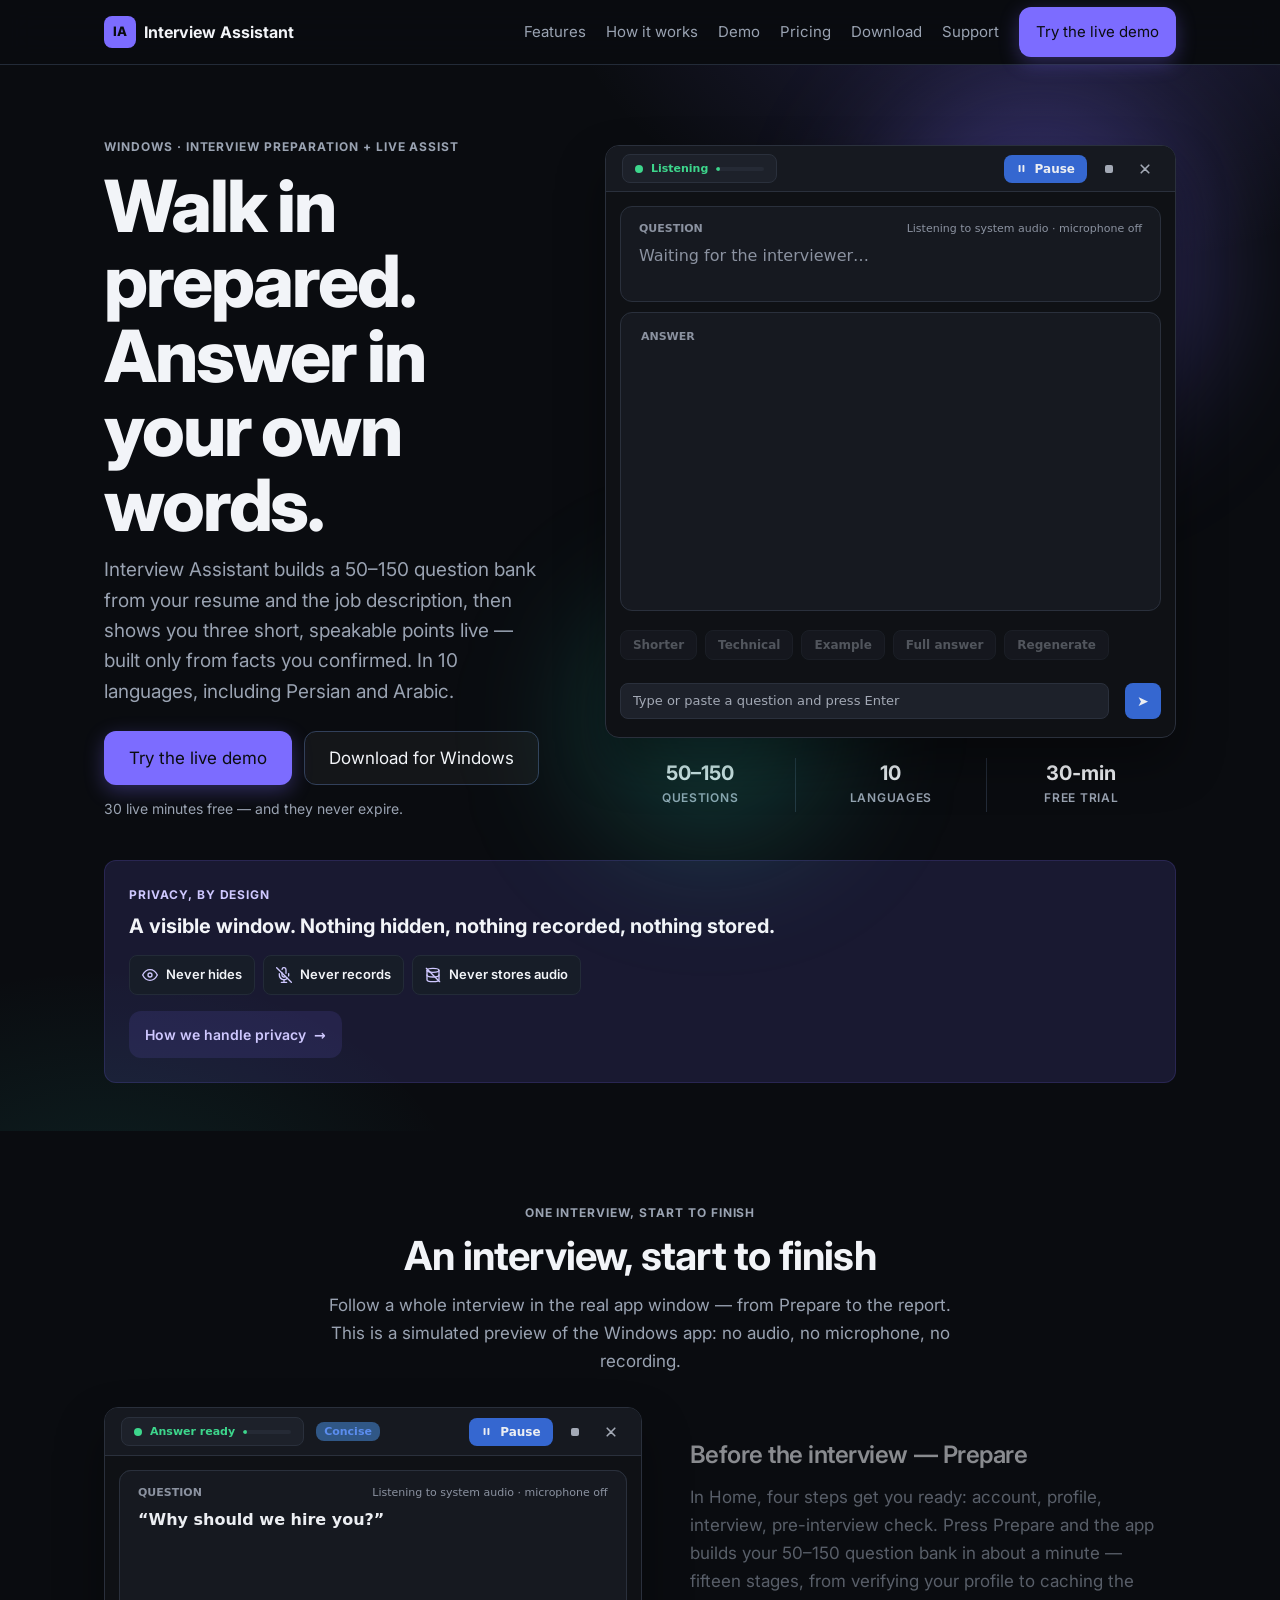
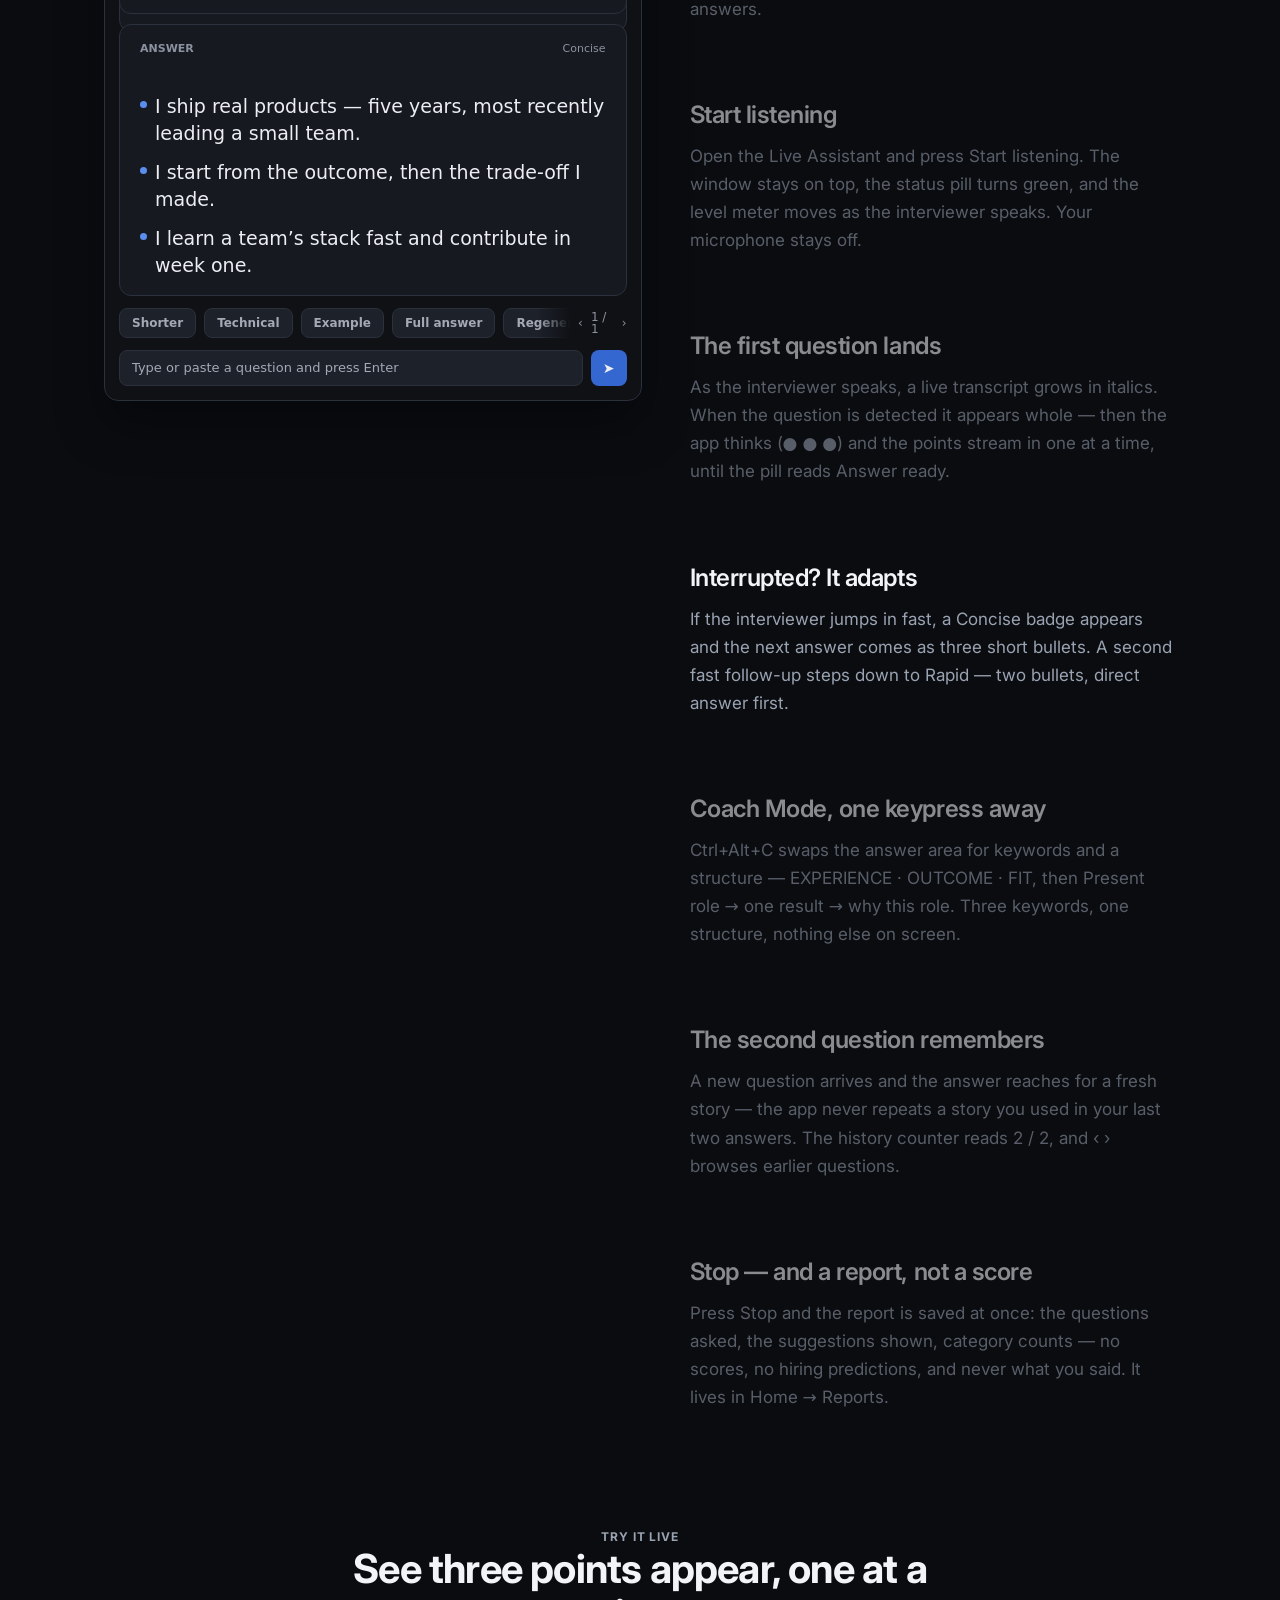
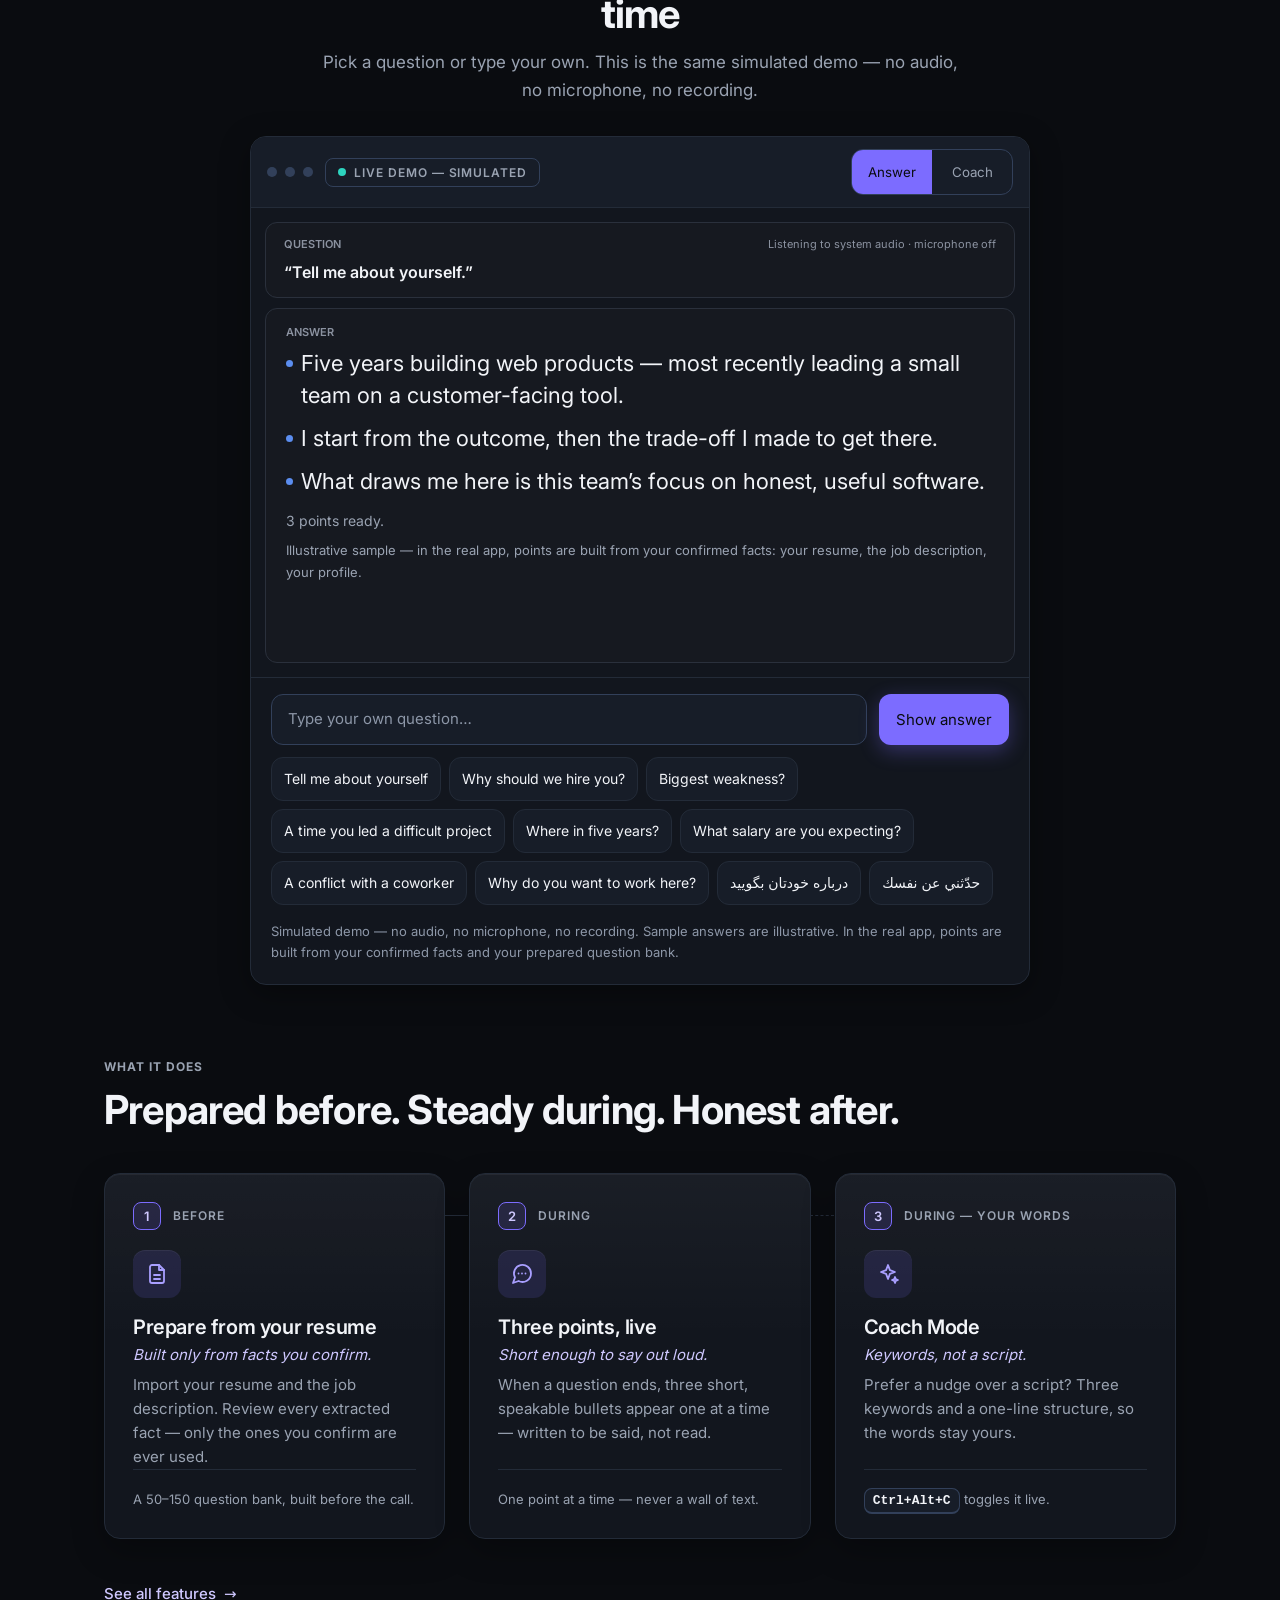
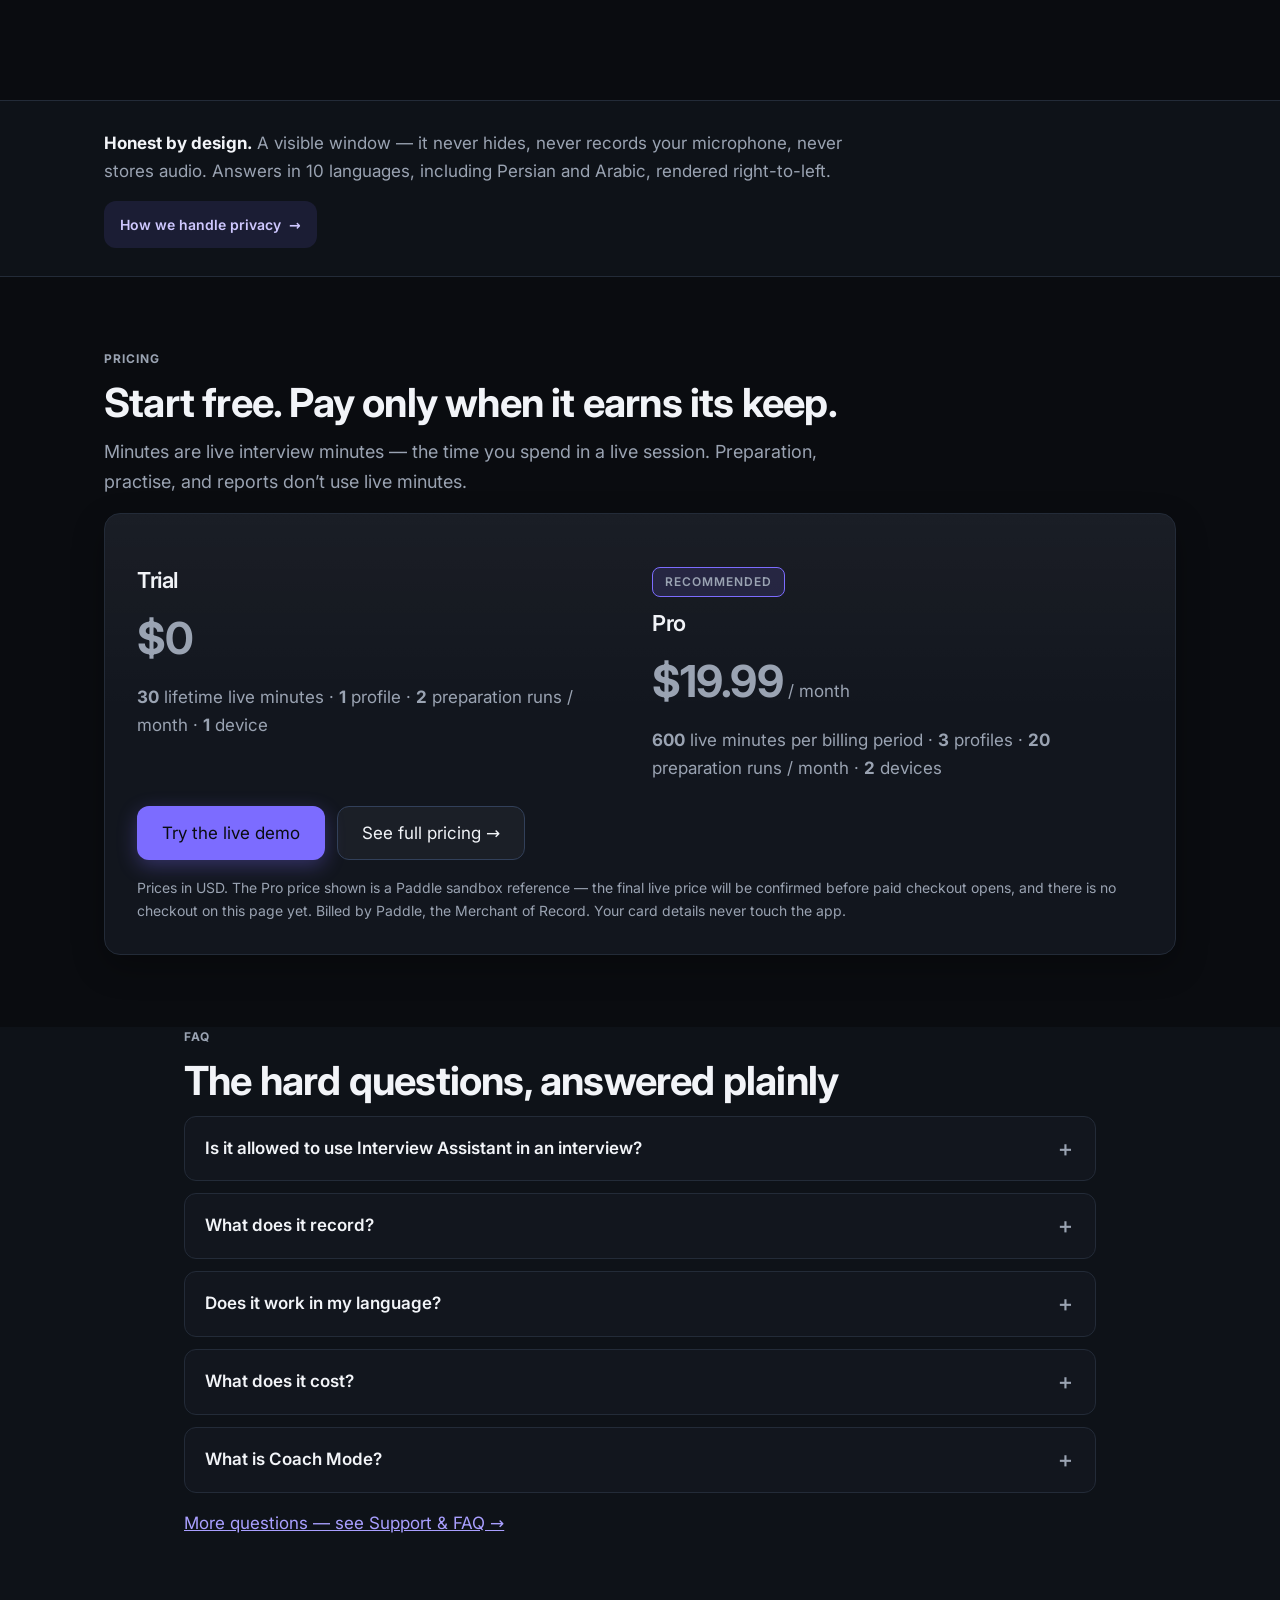
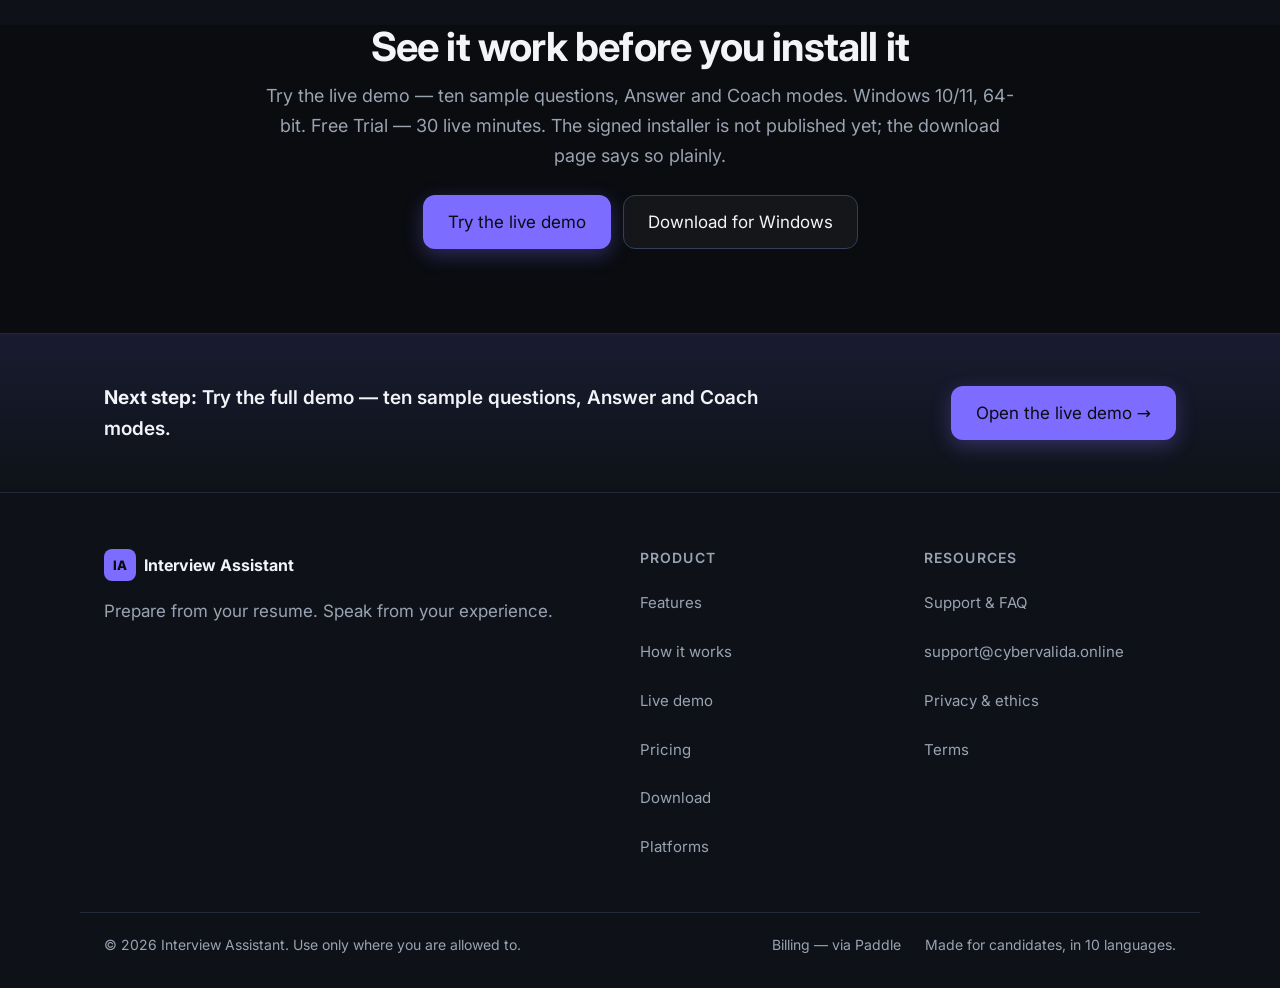
==== commit 37486495: "Bucket-A fix run (1/4): copy + data truth — Platforms/Support platform facts (A1/A2), Terms label fi" ====
--- a/website/index.html
+++ b/website/index.html
@@ -5,7 +5,7 @@
 <meta name="viewport" content="width=device-width, initial-scale=1">
 <meta name="color-scheme" content="dark">
 <title>Interview Assistant — Prepare. Practise. Answer live.</title>
-<meta name="description" content="Prepare for your interview from your resume and job description, then get three short, speakable points live — in 10 languages. Free 30-minute trial.">
+<meta name="description" content="Prepare for your interview from your resume and job description, then get three short, speakable points live — in 10 languages. 30 live minutes, free.">
 <meta property="og:title" content="Interview Assistant — Prepare. Practise. Answer live.">
 <meta property="og:description" content="A 50–150 question bank built from your resume and the job description. Three short, speakable points live — built only from facts you confirmed.">
 <meta property="og:type" content="website">
@@ -30,7 +30,7 @@
   "description": "Interview preparation and practice coach for Windows, with a live assist mode for interviews where assistance is permitted.",
   "offers": [
     {"@type": "Offer", "name": "Trial", "price": "0", "priceCurrency": "USD"},
-    {"@type": "Offer", "description": "Indicative Paddle sandbox reference price. Final live price to be confirmed before checkout opens.", "name": "Pro", "price": "19.99", "priceCurrency": "USD"}
+    {"@type": "Offer", "description": "Indicative Paddle sandbox reference price. Final live price to be confirmed before checkout opens.", "name": "Pro"}
   ]
 }
 </script>
@@ -61,7 +61,7 @@
         <a class="btn btn-primary nav-menu-cta" href="demo.html">Try the live demo</a>
         <span class="nav-menu-legal">
           <a href="privacy.html">Privacy</a>
-          <a href="terms.html">Terms (draft)</a>
+          <a href="terms.html">Terms</a>
         </span>
       </span>
     </nav>
@@ -684,7 +684,7 @@
         <div class="acc-item">
           <button class="acc-btn" type="button" aria-expanded="true" aria-controls="faq-hp4" id="faq-hb4">What does it cost?<span class="chev" aria-hidden="true">＋</span></button>
           <div class="acc-panel" id="faq-hp4" role="region" aria-labelledby="faq-hb4"><div><p>The Trial gives you 30 lifetime live minutes, 1 profile, and 2
-            preparation runs a month. Pro is USD 19.99 a month for 600 live
+            preparation runs a month. Pro is USD 19.99 a month — the Paddle sandbox reference price, not confirmed for launch, and paid checkout is not open yet — for 600 live
             minutes per billing period, 3 profiles, and 20 preparation runs.
             Billed by Paddle — no card details ever touch the app.</p></div></div>
         </div>
@@ -741,7 +741,7 @@
       <a href="support.html">Support &amp; FAQ</a>
       <a href="mailto:support@cybervalida.online">support@cybervalida.online</a>
       <a href="privacy.html">Privacy &amp; ethics</a>
-      <a href="terms.html">Terms (draft)</a>
+      <a href="terms.html">Terms</a>
     </nav>
   </div>
   <div class="container footer-bottom">
--- a/website/styles.css
+++ b/website/styles.css
@@ -98,7 +98,21 @@
      --motion-3 (exits are faster than entrances). Owner
      confirmation pending; pinned by tests/test-spotlight.js. */
   --motion-4: 400ms;
+  /* Step 87 — the second scoped exception, recorded in
+     MOTION.md on the owner's approval of the Lean-In research:
+     --motion-pulse exists for exactly one performance, the
+     Spotlight discovery hint (her frame's lean + the sonar ring
+     around her tile), consumed ONLY by spotlight.js. A discovery
+     performance breathes at Material's tap-target tempo (~1s);
+     it is not an interaction response, it fires at most twice
+     in a visitor's lifetime, and it retires forever on first
+     use. No other rule or script may use this token. */
+  --motion-pulse: 900ms;
   --container: 1120px;
+  --paper: #fff; /* Step 93: print only */
+  --ink: #000; /* Step 93: print only */
+  --ink-soft: #222; /* Step 93: print only */
+  --print-rule: #999; /* Step 93: print only */
   --shadow-card: 0 12px 32px rgba(0, 0, 0, .28);
   --shadow-lift: 0 20px 48px rgba(0, 0, 0, .38);
 }
@@ -151,7 +165,6 @@
 
 .container { max-width: var(--container); margin: 0 auto; padding: 0 24px; }
 .narrow { max-width: 960px; } /* Step 4: was 760px — content pages felt sparse at 1919px */
-.narrow-legal { max-width: 760px; } /* legal prose stays narrow for readability */
 .section { padding: 72px 0; }
 .section + .section { padding-top: 0; }
 .page-hero + .section { padding-top: 40px; }
@@ -317,7 +330,37 @@
   font-size: 22px; line-height: 1.42; color: var(--text);
 }
 .demo-answer li .app-dot { margin-top: 12px; }
-.demo-answer li.is-new { animation: rise .25s cubic-bezier(.2,.7,.3,1) both; }
+/* Step 87 — the demo's answers GENERATE as a word stream (the
+   two tenses of Step 85 — a point resting faint at the pending
+   opacity, then landing with a rise — are deleted on the owner's
+   verdict: "first it's faint, then it becomes full… first it
+   shows faint, then a little shake, then full"). A word is final
+   the moment it appears: unrevealed words are display:none (true
+   append — a placed word never moves, the card grows downward
+   only as lines wrap), and a revealed word materializes with a
+   soft 120 ms fade from nothing to FULL colour — it never sits
+   visibly dim. No transform ever touches a point: there is no
+   rise here anymore. The thinking dots keep Step 85's seat —
+   INSIDE point 1's own row, absolutely placed on its first line,
+   over the layout-present text — so when they crossfade out and
+   the first words stream in, nothing is left behind and nothing
+   moves. There is deliberately no standalone dots row in the
+   demo (the prototype's reserved band above point 1 was the
+   owner's caught defect). The hero keeps its own grammar
+   (.app-answer's is-pending / rise) untouched. */
+.demo-answer .sw.is-hidden { display: none; }
+@keyframes sw-in { from { opacity: 0; } to { opacity: 1; } }
+.demo-answer .sw.is-in { animation: sw-in .12s ease-out both; }
+.demo-answer li.is-thinking { position: relative; }
+.demo-answer li .app-thinking-dots {
+  position: absolute; inset-inline-start: 15px; top: 6px;
+  color: var(--app-accent); font-size: 12px; line-height: 1.4; letter-spacing: .08em;
+  animation: pulse .9s ease-in-out infinite alternate;
+  transition: opacity .15s cubic-bezier(.2,.7,.3,1);
+  pointer-events: none;
+}
+.call-main .demo-answer li .app-thinking-dots { top: 3px; }
+.demo-answer li .app-thinking-dots.is-out { opacity: 0; }
 @keyframes rise { from { opacity: 0; transform: translateY(6px); } to { opacity: 1; transform: none; } }
 /* Step 25 — entrance (E1 + E3): the question lands with Material's
    fade-through (92% → 100% scale, 6px rise, 250ms, the one entrance
@@ -610,7 +653,6 @@
 }
 .callout p:last-child { margin-bottom: 0; }
 .callout-warn { border-left-color: var(--warn); }
-.callout-draft { border-left-color: var(--coach); }
 .table-wrap { overflow-x: auto; margin: 0 0 16px; }
 table.compare { width: 100%; border-collapse: collapse; font-size: 15px; }
 table.compare th, table.compare td {
@@ -879,8 +921,7 @@
 .app-answer li { display: flex; gap: 8px; align-items: flex-start; font-size: 19px; line-height: 1.42; color: var(--app-text); }
 .app-dot { flex: none; width: 7px; height: 7px; border-radius: 50%; background: var(--app-accent); margin-top: 8px; }
 .app-answer li.is-new { animation: rise .25s cubic-bezier(.2,.7,.3,1) both; }
-.app-answer li.is-new .app-dot,
-.demo-answer li.is-new .app-dot { animation: dot-land .15s cubic-bezier(.2,.7,.3,1) both; }
+.app-answer li.is-new .app-dot { animation: dot-land .15s cubic-bezier(.2,.7,.3,1) both; }
 .app-answer li.is-pending { opacity: .45; }
 .app-thinking { color: var(--app-accent); font-size: 12px; line-height: 1.4; letter-spacing: .08em; margin: 0 0 12px; animation: pulse .9s ease-in-out infinite alternate; transition: opacity .15s cubic-bezier(.2,.7,.3,1); /* Step 25 (E2): the dots crossfade out over 150ms as the first bullet lands, instead of vanishing instantly — the Lottie typing-to-message handoff. Opacity only; the row's slot stays reserved. */ }
 
@@ -1470,15 +1511,29 @@
   height: 26px; flex: none; background: var(--bg);
   border-radius: 12px 12px 0 0;
 }
+/* Step 90 (addendum E2): the same 13px lens, crafted finer —
+   the punch-hole language of a flagship camera: a two-tone
+   concentric bezel ring (dark seat + hairline edge) inside the
+   same 3px footprint, glass with real depth (light falls from
+   the top: rim-lit crown fading to a black well), a tight
+   specular glint, and a faint blue coating tint low on the
+   glass. The element's box and outer footprint are unchanged
+   (13×13, 3px ring) — measured before/after. (The tint uses
+   the brand hue — the sheet's rgba law admits token hues
+   only.) */
 .call-lens {
   width: 13px; height: 13px; border-radius: 50%;
   background:
-    radial-gradient(circle at 36% 30%, rgba(255, 255, 255, .9) 0, rgba(255, 255, 255, 0) 3px),
-    radial-gradient(circle at 50% 50%, var(--lens-core) 0 36%, var(--lens-mid) 58%, var(--lens-rim) 80%, var(--lens-well) 100%);
+    radial-gradient(circle at 35% 28%, rgba(255, 255, 255, .95) 0, rgba(255, 255, 255, 0) 2.5px),
+    radial-gradient(circle at 72% 80%, rgba(124, 108, 255, .22) 0, rgba(124, 108, 255, 0) 5px),
+    radial-gradient(circle at 50% 42%, var(--lens-rim) 0, var(--lens-mid) 42%, var(--lens-core) 68%, var(--lens-well) 100%);
   box-shadow:
-    inset 0 0 0 1px rgba(0, 0, 0, .6),
-    inset 0 1px 1px rgba(255, 255, 255, .12),
-    0 0 0 3px rgba(0, 0, 0, .28);
+    inset 0 0 0 1px rgba(0, 0, 0, .85),
+    inset 0 0 0 2px rgba(255, 255, 255, .10),
+    inset 0 1px 1px rgba(255, 255, 255, .16),
+    inset 0 -2px 3px rgba(0, 0, 0, .65),
+    0 0 0 2px rgba(0, 0, 0, .34),
+    0 0 0 3px rgba(255, 255, 255, .05);
 }
 .call-bar {
   display: flex; align-items: center; gap: 12px; position: relative; z-index: 3;
@@ -1495,7 +1550,17 @@
 }
 @keyframes live-pulse { 0%, 100% { opacity: 1; } 50% { opacity: .35; } }
 .call-clock { font-size: 13px; font-weight: 600; color: var(--muted); font-variant-numeric: tabular-nums; }
-.call-bar-note { margin-left: auto; font-size: 12px; color: var(--muted-2); }
+/* Step 90 (addendum E1): the bar's right side is real-call
+   furniture — the meeting's title and a participants mark
+   (two tiles are on this call) — at the same quiet weight the
+   old note carried. The "simulated" disclosure stays where
+   the owner kept it: the eyebrow above the stage and the
+   honesty copy under it (both verified rendered at 403 and
+   across the band). No functional claims are made here. */
+.call-bar-meta { margin-left: auto; display: inline-flex; align-items: center; gap: 12px; min-width: 0; font-size: 12px; color: var(--muted-2); }
+.call-bar-title { color: var(--muted); font-weight: 500; white-space: nowrap; overflow: hidden; text-overflow: ellipsis; }
+.call-bar-people { display: inline-flex; align-items: center; gap: 4px; flex: none; font-variant-numeric: tabular-nums; }
+.call-bar-people svg { width: 14px; height: 14px; }
 /* Step 83: the field is re-sized for the two-box window — the
    complete state's window grew by its cards' chrome (~130px: two
    labels, two paddings, the 10px gap), and at 640px its bottom sat
@@ -1555,49 +1620,74 @@
      directly under the avatar frame (frame bottom + 8), left
      edges shared, width capped to the frame's width: the two
      read as one participant unit. The self tile's label keeps
-     its own anchor (its override below adds top: auto). */
-  position: absolute; left: 16px; top: 275px; max-width: 172px;
-  font-size: 13px; font-weight: 600; color: var(--text);
-  background: rgba(10, 12, 16, .72); padding: 4px 8px; border-radius: 8px;
+     its own anchor (its override below adds top: auto).
+     Step 90 (addendum B): the plate is finished as a plate —
+     the name and role are CENTRED in the box (the owner's crop
+     showed left-set text with dead space at the right), on a
+     deeper scrim with a hairline edge and a soft lift, with
+     broadcast lower-third hierarchy: the name strong in the
+     label's own size/weight, the role smaller and quieter
+     under it (the .call-role rule below). The treatment is the
+     base rule, so all three seats — desktop plate, band plate,
+     Spotlight plate, phone chip — share it; seats override
+     only geometry and padding room. */
+  position: absolute; left: 16px; top: 275px; width: 172px; max-width: 172px;
+  font-size: 13px; font-weight: 600; color: var(--text); line-height: 1.3;
+  text-align: center;
+  background: rgba(10, 12, 16, .78); padding: 8px 12px; border-radius: 8px;
+  border: 1px solid var(--border);
+  box-shadow: 0 4px 16px rgba(0, 0, 0, .28);
 }
 .call-speaking { color: var(--accent-2-light); }
-/* Step 79: the wave exists only while the interviewer is actually
-   speaking — until this step only its animation was state-gated,
-   so a static dotted row sat across the persona's chin in every
-   primed screenshot (owner's phone). The self wave already
-   followed this law; the tile wave now does too. */
-.call-wave {
-  /* Step 81: the wave rides the avatar frame's lower corner —
-     the phone strip's own pattern. It was anchored to the call
-     field's floor (bottom: 52), speaking from 400px below the
-     face it belongs to. Frame bottom is 267; the wave's bottom
-     sits 8px above it, its left 8px inside the frame's left.
-     Under-the-webcam pass (2026-11-22): z-index 2 added — the
-     frame paints at z 1 and the wave, fully inside the frame's
-     box, was painted UNDER the avatar video and invisible at
-     every ≥641 width (found by eye on the band speaking shot;
-     geometry probes cannot see paint order). The phone strip
-     already carried z 2; the base rule now matches it. At band
-     this is also the label's only speaking signal (the "·
-     speaking" span rests there), so it must actually paint. */
-  position: absolute; left: 24px; top: 239px; z-index: 2;
-  display: none; align-items: center; gap: 4px; height: 20px;
-}
-.call-tile.is-speaking .call-wave { display: inline-flex; }
-.call-wave i {
-  width: 3px; height: 16px; border-radius: 2px; background: var(--accent-2);
-  transform: scaleY(.3); transform-origin: center;
-}
-.call-tile.is-speaking .call-wave i { animation: call-wave .9s ease-in-out infinite; }
-.call-tile.is-speaking .call-wave i:nth-child(2) { animation-delay: .1s; animation-duration: .7s; }
-.call-tile.is-speaking .call-wave i:nth-child(3) { animation-delay: .2s; animation-duration: 1.1s; }
-.call-tile.is-speaking .call-wave i:nth-child(4) { animation-delay: .05s; animation-duration: .8s; }
-.call-tile.is-speaking .call-wave i:nth-child(5) { animation-delay: .25s; animation-duration: 1s; }
-.call-tile.is-speaking .call-wave i:nth-child(6) { animation-delay: .15s; animation-duration: .75s; }
-.call-tile.is-speaking .call-wave i:nth-child(7) { animation-delay: .3s; animation-duration: .95s; }
-.call-tile.is-speaking .call-wave i:nth-child(8) { animation-delay: .08s; animation-duration: .85s; }
-.call-tile.is-speaking .call-wave i:nth-child(9) { animation-delay: .22s; animation-duration: 1.05s; }
-@keyframes call-wave { 0%, 100% { transform: scaleY(.3); } 50% { transform: scaleY(1); } }
+/* Step 89 — participant identity: the label carries a believable
+   NAME (avatar.js writes the chosen persona's name into
+   #call-name) over a muted ROLE line — a real call participant's
+   name plate, not a disclaimer. (Step 90: the "simulated"
+   disclosure now lives in the eyebrow above the stage and the
+   page's honesty copy — the call header carries real-call
+   furniture instead.) The role line is a block under the name at every
+   width; an empty role (no-JS) reserves nothing. */
+.call-role {
+  display: block; margin-top: 4px;
+  font-size: 11px; font-weight: 500; color: var(--muted);
+}
+.call-role:empty { display: none; }
+.call-name { font-weight: 600; }
+/* Step 87 — the speaking signal, redesigned (the halo and the
+   chip meter; research: ~/workspace/avatar-expand-affordance/
+   report.md Part 2). The teal waveform bars are DELETED: they
+   metered nothing (a canned CSS loop), and they painted across
+   the persona's chin and across the camera button's label
+   (owner's screenshots). The signal now lives where every call
+   app puts it — the frame and the name furniture:
+   (a) THE HALO: while speaking, the frame's border warms to
+   --accent-2 and a soft outer glow breathes with a SMOOTHED
+   REAL envelope — --lvl, one scalar written per animation
+   frame by app.js's halo engine (AnalyserNode RMS on her
+   WebAudio channel; a declared staged envelope where no
+   analyser exists). The glow paints OUTSIDE the border, on
+   the field's air; her face is never touched. The box-shadow
+   rides --motion-1 so the light switches, never cuts.
+   Step 89: the chip meter (b) is DELETED on the owner's
+   order — he stared at the dots and could not tell what they
+   were ("is it for the user speaking??"). The speaking signal
+   now lives ONLY in this halo, as (a) describes.
+   Step 92 (owner's order): the halo must read MORE clearly
+   and track her speech MORE tightly. The measured defect was
+   gain staging, not concept: across all 35 shipped voice
+   clips the old mapping ((rms − .015) × 3.4) put the median
+   voiced frame at --lvl .11 and the p90 at .31, so the ring
+   lived between alpha .20 and .28 — a whisper of a signal.
+   The engine's mapping and time constants are re-staged in
+   app.js (floor .010 — the clips' measured silence p99 is
+   .0096 — gain 9, attack 45ms / release 170ms), and the
+   ring/glow amplitudes rise here to spend the wider range:
+   ring .20 + .50·lvl, glow .48·lvl at 26px. */
+.call-tile.is-speaking .avatar-frame {
+  border-color: rgba(45, 212, 191, .85);
+  box-shadow: 0 0 0 2px rgba(45, 212, 191, calc(.20 + .50 * var(--lvl, 0))),
+              0 0 26px rgba(45, 212, 191, calc(.48 * var(--lvl, 0)));
+}
 /* Step 81b: the self tile is the call's picture-in-picture —
    it paints ABOVE the app window (z 3 over the window's z 2;
    DOM order alone put the window on top, since it follows the
@@ -1619,7 +1709,7 @@
   width: 128px; height: 84px; border-radius: 8px;
   background: var(--surface); border: 1px solid var(--border-strong);
 }
-.call-self .call-tile-label { left: 8px; bottom: 8px; top: auto; max-width: none; font-size: 12px; }
+.call-self .call-tile-label { left: 8px; bottom: 8px; top: auto; max-width: none; font-size: 12px; padding: 4px 8px; border: 0; box-shadow: none; text-align: left; }
 .call-main .app-window {
   /* Under-the-webcam staging: the window hangs from the top
      of the call area, centred on the bezel lens's axis (top
@@ -1642,40 +1732,80 @@
 .call-stage.is-scene .demo-answer-stack > .is-hidden,
 .call-stage.is-scene .demo-question-stack > .is-hidden { display: none; }
 
+/* Step 87: in the demo's ANSWER card the inactive layers leave
+   flow entirely in classic mode too, exactly as in scene mode
+   above. The card itself now carries the height reservation
+   (app.js syncAnswerCard sets its min-height from measured
+   layers), so the stack no longer sizes to its tallest layer —
+   and a short answer's status follows its points at the normal
+   gap instead of sitting across a visibility-sized void (the
+   hollow-card defect). Row-level hiding is untouched: inside
+   the active layer, rows still hide by visibility and keep
+   their boxes while the stream runs. The QUESTION stack keeps
+   the grid law — app.js sets its height to the active layer
+   (the hug), so it needs no display switch. */
+.app-card--answer .demo-answer-stack > .is-hidden { display: none; }
+
 .call-main .demo-question { font-size: 16px; margin-bottom: 12px; color: var(--app-text); }
 .call-main .demo-answer { gap: 8px; }
 .call-main .demo-answer li { font-size: 16px; line-height: 1.42; color: var(--app-text); }
 .call-main .demo-answer li .app-dot { margin-top: 8px; background: var(--app-accent); }
 .call-main .demo-status { font-size: 13px; min-height: 20px; color: var(--app-dim); }
 .call-main .demo-sample-tag { font-size: 12px; color: var(--app-faint); }
-.scene-q .w { transition: color var(--motion-3) var(--motion-ease); }
+/* Step 84 — voice-tracked transcription: a word materializes
+   over --motion-1 (opacity + a 2px rise) as the NOW word in
+   full colour, relaxes to the dimmer HEARD colour (--app-dim)
+   over --motion-3 when the next word lands, and the commit —
+   the is-provisional lift, marked is-committed — brings the
+   whole line to full colour together over the same --motion-3.
+   Words ahead of the voice keep .is-hidden (visibility), so
+   the layout is reserved and the card never reflows. */
+.scene-q .w {
+  display: inline-block; opacity: 0; transform: translateY(2px);
+  transition: opacity var(--motion-1) var(--motion-ease),
+    transform var(--motion-1) var(--motion-ease),
+    color var(--motion-3) var(--motion-ease);
+}
+.scene-q .w.is-now, .scene-q .w.is-heard { opacity: 1; transform: translateY(0); }
 .scene-q.is-provisional .w { color: var(--app-faint); }
+.scene-q.is-provisional .w.is-now { color: var(--app-text); }
+.scene-q.is-provisional .w.is-heard { color: var(--app-dim); }
+.scene-q.is-committed .w { opacity: 1; transform: translateY(0); }
 /* Step 74 — the arc's furniture: the candidate's speaking state on
    the self tile, the interviewer's closing line captioned in his
    tile, and the scene-end download anchor. The follow-up block is
    gone: every exchange now swaps layers inside the one window, so
    the window never grows mid-scene. */
-.call-self-wave {
-  position: absolute; top: 8px; left: 8px;
-  display: none; align-items: center; gap: 4px; height: 12px;
-}
-.call-self-wave i {
-  width: 3px; height: 12px; border-radius: 2px; background: var(--accent-2);
-  transform: scaleY(.3); transform-origin: center;
-}
-.call-self.is-speaking { border-color: var(--accent-2); }
-.call-self.is-speaking .call-self-wave { display: inline-flex; }
-.call-self.is-speaking .call-self-wave i { animation: call-wave .8s ease-in-out infinite; }
-.call-self.is-speaking .call-self-wave i:nth-child(2) { animation-delay: .12s; animation-duration: .65s; }
-.call-self.is-speaking .call-self-wave i:nth-child(3) { animation-delay: .22s; animation-duration: .95s; }
-.call-self.is-speaking .call-self-wave i:nth-child(4) { animation-delay: .06s; animation-duration: .75s; }
-.call-self.is-speaking .call-self-wave i:nth-child(5) { animation-delay: .28s; animation-duration: .85s; }
-.call-caption {
-  position: absolute; left: 16px; bottom: 88px; margin: 0; max-width: 300px;
-  font-size: 14px; line-height: 1.5; color: var(--text);
-  background: rgba(10, 12, 16, .78); padding: 8px 12px; border-radius: 8px;
-}
-.call-caption .w { transition: color var(--motion-3) var(--motion-ease); }
+/* Step 87: the self tile carries the same halo as hers —
+   border warmed + the breathing glow on the same --lvl scalar
+   (its own envelope instance in app.js). One gate remains:
+   - SPOTLIGHT PiP: the demoted self tile keeps the border
+     only — its glow would bleed across her hero frame's
+     corner, which it can overlap. */
+.call-self { transition: border-color var(--motion-1) ease, box-shadow var(--motion-1) ease; }
+.call-self.is-speaking {
+  border-color: var(--accent-2);
+  box-shadow: 0 0 0 2px rgba(45, 212, 191, calc(.20 + .50 * var(--lvl, 0))),
+              0 0 22px rgba(45, 212, 191, calc(.48 * var(--lvl, 0)));
+}
+/* Step 89 (owner's direct order, superseding Step 87's
+   camera-off gate): during the scene's "You answer" beats the
+   self tile carries this halo WHETHER OR NOT the camera is
+   live — it is the turn signal, the same motion the interviewer
+   has when she speaks. The class is set only by the scene's
+   candidate beats (setSelfSpeaking), so the halo on this tile
+   can only ever mean "your turn"; it is at rest at every other
+   moment, and hers is at rest during those beats. */
+.call-stage[data-spotlight] .call-self.is-speaking { box-shadow: none; }
+/* Step 87 — the halo system's reduced-motion form lives in
+   the sheet's third reduced-motion block (below, with the
+   other per-feature resets): static halo, single solid dot,
+   and the "· speaking" word restored at every band. */
+/* Step 90 (addendum C): the .call-caption element and all its
+   rules are deleted — in Spotlight its empty box still painted
+   across the portrait's lower fifth. The QUESTION card is the
+   only transcription surface; the closing thanks line rides
+   the window's status line at every width. */
 #scene-download[hidden] { display: none; }
 /* Step 78: the labelled Start button lives in the demo head (JS unhides
    it at boot); .btn sets display, which would beat the hidden
@@ -1683,26 +1813,34 @@
 #scene-start[hidden] { display: none; }
 /* Scene-mode height reservations (measured in app.js from the
    scene's own layers): the window holds one height through the
-   whole arc instead of breathing at every exchange. */
-.call-stage.is-scene .demo-question-stack { min-height: var(--scene-question-min, 0px); }
-.call-stage.is-scene .demo-answer-stack { min-height: var(--scene-answer-min, 0px); }
-.call-stage.is-scene .demo-sample-tag { min-height: var(--scene-tag-min, 0px); }
+   whole arc instead of breathing at every exchange.
+   Step 87: the reservation moved from the stacks to the ANSWER
+   card itself — app.js syncAnswerCard sets the card's min-height
+   from --scene-answer-min + --scene-tag-min + the card's chrome
+   + the question compensation. The stacks now hug their content,
+   so on a short answer the status follows the points at the
+   normal gap (no hollow middle), while the card — and with it
+   the window — keeps exactly the height the stacks used to
+   reserve; the reserved space rests below the sample tag,
+   inside the dominant answer pane, as the real app composes it.
+   The QUESTION stack's reservation is gone: the question card
+   hugs its question and the answer card absorbs the difference. */
 .call-stage.is-scene .demo-status { min-height: 40px; }
 /* Step 78 — the primed stage is compact. Before the run starts, the
    scene reservations come off: the window is its natural self (header,
    question, hint) instead of a 579px box with ~265px of empty middle
    (owner's phone, Step C round 2). When the run starts the class comes
-   off and the stacks glide to the scene height on the house curve
+   off and the cards glide to the scene height on the house curve
    (motion-3 token; the sheet's reduced-motion rule makes the swap
    instant). The answer layers leave flow entirely while primed — the
-   scene shows them only once the run begins. */
-.call-stage.is-scene .demo-question-stack,
-.call-stage.is-scene .demo-answer-stack,
-.call-stage.is-scene .demo-sample-tag { transition: min-height var(--motion-3) var(--motion-ease); }
-.call-stage.is-scene.is-primed .demo-question-stack { min-height: 0; }
-.call-stage.is-scene.is-primed .demo-answer-stack { min-height: 0; }
+   scene shows them only once the run begins. Step 87: the gliding
+   quantities are the answer card's min-height (set inline by
+   syncAnswerCard; the primed state clears it, back to the standing
+   min-height: 0) and the question stack's height. */
+.call-main .app-card--answer,
+.demo-body .app-card--answer { transition: min-height var(--motion-3) var(--motion-ease); }
+.demo-question-stack { transition: height var(--motion-3) var(--motion-ease); }
 .call-stage.is-scene.is-primed .demo-answer-stack > * { display: none; }
-.call-stage.is-scene.is-primed .demo-sample-tag { min-height: 0; }
 /* Step 79b: while primed the sample tag is empty, but its 8px
    top margin still took a band under the hint — the last void
    in the primed window (measured: 25px below the hint instead
@@ -1737,10 +1875,10 @@
 /* Cultivation R2: with the camera off, the full-tile toggle IS
    the tile's content — the "You" label stands down (identity is
    carried by the tile's place and the button's label) and
-   returns over the live video. The speaking wave rides above
-   the toggle so "you answer" reads in both states. */
+   returns over the live video. (Step 87: the speaking wave no
+   longer rides above the toggle — it stands down while the
+   toggle shows; see the :has rule at the wave's own block.) */
 .call-self.cam-ready:not(.cam-on) .call-tile-label { display: none; }
-.call-self-wave { z-index: 3; pointer-events: none; }
 .cam-toggle {
   position: absolute; inset: 0; z-index: 2;
   display: flex; flex-direction: column; align-items: center; justify-content: center; gap: 4px;
@@ -1757,7 +1895,21 @@
   background: rgba(10, 12, 16, .72); color: var(--text); padding: 4px 8px;
 }
 .call-self.cam-on .cam-toggle svg { display: none; }
-.cam-note { color: var(--muted); font-size: 13px; line-height: 1.5; margin: 12px 0 0; }
+/* Step 89: the camera note is the bottom row's middle element —
+   inside the field, between the participant unit and the self
+   tile, bottom-aligned with both (the row's shared 16px floor).
+   It was a full-width page paragraph under the stage: the
+   owner's screenshot showed it clipped at the right edge and
+   running under the sticky download bar. In the ≤933 band the
+   left offset follows the unit's right edge (116 = 12 + 88 +
+   16); on phones it simply flows inside the field under the
+   window (see the ≤640 block). In Spotlight at ≥641 it stands
+   down — the landed window owns the field's bottom strip
+   (the phone Spotlight keeps it in flow, under the window). */
+.cam-note {
+  position: absolute; left: 204px; right: 160px; bottom: 16px; z-index: 2;
+  color: var(--muted); font-size: 12px; line-height: 1.5; margin: 0;
+}
 .cam-note[hidden] { display: none; }
 .scene-sound-note { color: var(--muted); font-size: 13px; line-height: 1.5; margin: 12px 0 0; flex-basis: 100%; }
 .scene-sound-note[hidden] { display: none; }
@@ -1774,6 +1926,31 @@
      rule — the start label rests, exactly as it does site-wide
      at 640px — so the pill and controls keep one row. */
   .call-main .app-start-label { display: none; }
+  /* Step 90 (addendum D): the shed completes in this band.
+     Measured on the pre-fix tree, the call window's header
+     row needed ~328px (longest pill with its meter + gap +
+     controls) against an inner width that falls to ~233px
+     at 641 — the row wrapped at every width 641–745, and by
+     the house margin rule (Step 30: under ~15px of slack is
+     a defect, because device font metrics differ from the
+     lab's) it was already unsafe from 745 down. The real app
+     sheds chrome as its window narrows (Steps 29/38): here
+     the decorative stop glyph and the level meter rest for
+     the whole ≤860 band — extending the meter shed the phone
+     layout already has at ≤640 — and the row tightens on
+     scale (gap 8, controls gap 4, pill and start padding 8).
+     The play and close controls never shed. Worst case after
+     the shed (641, longest pill): ~222px needed against
+     ~233px — and the meter's flex in the ≤933 block absorbs
+     font-metric variance above 860, where the unshed row
+     keeps ~70px of slack. One line, every width, every
+     status string; pinned by tests/test-step90.js. */
+  .call-main .app-meter { display: none; }
+  .call-main .app-stop { display: none; }
+  .call-main .app-header { gap: 8px; }
+  .call-main .app-header-controls { gap: 4px; }
+  .call-main .app-pill { padding-left: 8px; padding-right: 8px; }
+  .call-main .app-start { padding-left: 8px; padding-right: 8px; }
   /* Step 81 (F1): the demo head wraps in this band — measured:
      dots 46 + pill 215.17 + start 185/199 + toggle 157 + gaps 36
      = 639/653px against a 588px content box at 712 (644 at 768),
@@ -1929,7 +2106,6 @@
   .call-main .app-meter { display: none; }
   .call-tile { position: relative; inset: auto; height: 80px; flex: none; }
   .call-avatar { left: 12px; top: 12px; width: 36px; height: 36px; padding: 8px; }
-  .call-wave { bottom: 36px; left: 56px; }
   .call-tile > .call-tile-label {
     bottom: 8px; left: 12px; font-size: 12px;
     max-width: calc(100% - 104px); white-space: nowrap; overflow: hidden; text-overflow: ellipsis;
@@ -1948,11 +2124,6 @@
   /* No phone rule for the webcam marker: the marker was removed
      entirely (owner decision, 2026-11-22 — pill, bezel strip and
      notch all rejected; see the note at the old base rule). */
-  /* Cultivation R2: in the phone strip the caption collided with
-     the name label — it stands down here; the closing line is
-     carried by the scene's status instead (app.js, the thanks
-     beat, narrow layouts only). */
-  .call-caption { display: none; }
   .call-main .app-window {
     position: relative; top: auto; left: auto; transform: none;
     width: auto; max-width: none; margin: 8px;
@@ -2126,25 +2297,185 @@
 .acc-panel p { color: var(--muted); margin: 0; padding: 0 20px 20px; }
 .acc-panel p a { color: var(--focus); }
 
-/* Terms document styling (terms.html) — minimal, clean */
-.doc { font-size: 17px; }
-.doc h2 { padding-top: 28px; border-top: 1px solid var(--border); margin-top: 32px; }
-.doc h2:first-of-type { border-top: 0; padding-top: 0; margin-top: 0; }
-/* Step 39: on terms.html the summary card's h2 is first-of-type in
-   its own parent, so "1 · The service" — first-of-type in .doc —
-   also lost its divider. Restore it for the h2 that follows the
-   summary; privacy.html has no .doc-summary and is untouched. */
-.doc .doc-summary + h2 { border-top: 1px solid var(--border); padding-top: 28px; margin-top: 32px; }
-.doc-summary {
+/* Terms document styling (terms.html) — Step 93: "The Reading Room".
+   The final Terms (v1.0) as a dual-layer document: a sticky contents
+   rail with scrollspy + reading-progress hairline on desktop, a sticky
+   contents bar at <=1024px, a non-binding "In short" summary atop each
+   section, §2's plans as a table + cap stat blocks, §3 as paired
+   may/must-not lists, and the site's first print stylesheet. All rules
+   are page-scoped (.doc*); header/footer and every other page are
+   untouched. The Step 39/40 .doc-summary rules are retired with the
+   summary card they served — their tests are re-pinned in Step 93. */
+.doc-meta {
+  display: flex; flex-wrap: wrap; gap: 8px 24px; margin-top: 24px;
+  font-size: 13px; color: var(--muted);
+}
+.doc-meta strong { color: var(--text); font-weight: 600; }
+.doc-layout {
+  display: grid; grid-template-columns: 232px minmax(0, 760px);
+  gap: 48px; max-width: 1040px; margin: 0 auto; align-items: start;
+}
+.doc-rail { position: sticky; top: 100px; }
+.doc-rail-title {
+  font-size: 12px; font-weight: 700; letter-spacing: .08em;
+  text-transform: uppercase; color: var(--muted-2); margin: 0; padding-left: 12px;
+}
+.doc-rail-current { display: none; }
+.doc-toc-toggle { display: none; }
+.doc-progress {
+  height: 2px; background: var(--border); margin: 12px 0 16px;
+}
+.doc-progress-fill {
+  display: block; height: 100%; background: var(--accent);
+  transform: scaleX(0); transform-origin: 0 50%;
+}
+.doc-toc { list-style: none; margin: 0; padding: 0; display: grid; gap: 4px; }
+.doc-toc a {
+  display: block; padding: 8px 12px; color: var(--muted);
+  text-decoration: none; font-size: 14px; line-height: 1.4;
+  transition: color var(--motion-1) ease;
+}
+.doc-toc a:hover { color: var(--text); }
+.doc-toc a[aria-current="true"] {
+  color: var(--accent-light); font-weight: 600;
+  box-shadow: inset 2px 0 0 var(--accent);
+}
+.doc-rail-card {
+  margin-top: 24px; background: var(--surface); border: 1px solid var(--border);
+  border-radius: var(--radius-lg); padding: 16px; font-size: 14px; color: var(--muted);
+}
+.doc-rail-card strong { display: block; color: var(--text); font-size: 15px; margin-bottom: 4px; }
+.doc-rail-card p { margin: 0 0 8px; }
+.doc { font-size: 17px; min-width: 0; }
+/* Anchor landings: the sheet's global scroll-padding-top (84px) adds
+   to a target's scroll-margin, so these margins are the *extra* room
+   above the header zone — 16px on desktop, 64px under the sticky
+   contents bar (84 + 64 = 148 total). The [id] keeps the rule ahead
+   of the global section[id] margin. */
+.doc-sec[id] { scroll-margin-top: 16px; }
+.doc-intro {
   background: var(--surface); border: 1px solid var(--border);
   border-radius: var(--radius-lg); padding: 20px; margin: 0 0 8px;
-  display: grid; gap: 8px;
-}
-/* Step 40: the !important trio removed — this rule already follows
-   the .doc h2 rules at equal specificity, so source order wins. */
-.doc-summary h2 { border: 0; padding: 0; margin: 0 0 8px; font-size: 18px; }
-.doc-summary ul { margin: 0; padding-left: 20px; color: var(--muted); display: grid; gap: 8px; font-size: 15px; }
-.doc-summary ul strong { color: var(--text); }
+}
+.doc-intro h2 { border: 0; padding: 0; margin: 0 0 8px; font-size: 18px; }
+.doc-intro p { margin: 0; color: var(--muted); font-size: 15px; }
+.doc-intro p strong { color: var(--text); }
+.doc-sec h2 {
+  font-size: 24px; padding-top: 28px; border-top: 1px solid var(--border);
+  margin-top: 32px; margin-bottom: 12px;
+}
+.doc-sec:first-of-type h2 { border-top: 0; padding-top: 0; margin-top: 24px; }
+.doc-short {
+  font-size: 15px; color: var(--muted); border-left: 3px solid var(--accent);
+  padding: 4px 0 4px 16px; margin: 0 0 16px;
+}
+.doc-short strong { color: var(--text); }
+.doc-short-warn { border-left-color: var(--warn); }
+.doc h3 { font-size: 17px; font-weight: 700; margin: 20px 0 8px; }
+.doc-list { margin: 0 0 16px; padding-left: 20px; display: grid; gap: 8px; }
+.doc-list li::marker { color: var(--muted-2); }
+.doc-may, .doc-mustnot { list-style: none; margin: 0 0 16px; padding: 0; display: grid; gap: 8px; }
+.doc-may li, .doc-mustnot li { position: relative; padding-left: 28px; }
+.doc-may li::before, .doc-mustnot li::before {
+  position: absolute; left: 0; top: 0; font-weight: 700;
+}
+.doc-may li::before { content: "✓"; color: var(--accent-2); }
+.doc-mustnot li::before { content: "✕"; color: var(--warn); }
+.doc-stats { display: grid; grid-template-columns: 1fr 1fr; gap: 16px; margin: 0 0 16px; }
+.doc-stat {
+  background: var(--surface); border: 1px solid var(--border);
+  border-radius: var(--radius-lg); padding: 16px 20px;
+}
+.doc-stat b {
+  display: block; font-size: 28px; font-weight: 800; line-height: 1.12;
+  letter-spacing: -.02em; color: var(--text); margin-bottom: 4px;
+}
+.doc-stat span { font-size: 13px; color: var(--muted); }
+.doc-foot {
+  border-top: 1px solid var(--border); margin-top: 40px; padding-top: 20px;
+  font-size: 13px; color: var(--muted);
+}
+.doc-foot p { margin: 0; }
+@media (max-width: 1024px) {
+  .doc-layout { grid-template-columns: minmax(0, 760px); justify-content: center; gap: 0; }
+  .doc-rail {
+    top: 84px; z-index: 40; margin-bottom: 24px;
+    background: rgba(10, 12, 16, .88); backdrop-filter: blur(12px) saturate(1.4);
+    -webkit-backdrop-filter: blur(12px) saturate(1.4);
+    border: 1px solid var(--border); border-radius: var(--radius);
+  }
+  .doc-rail-head {
+    display: flex; align-items: center; justify-content: space-between;
+    gap: 12px; padding: 12px 16px;
+  }
+  .doc-rail-title { display: none; }
+  .doc-rail-current {
+    display: block; font-size: 14px; font-weight: 600; color: var(--text);
+    white-space: nowrap; overflow: hidden; text-overflow: ellipsis;
+  }
+  .doc-toc-toggle {
+    display: inline-flex; align-items: center; flex-shrink: 0;
+    background: var(--surface-2); border: 1px solid var(--border-strong);
+    border-radius: 8px; padding: 8px 12px; font: inherit; font-size: 13px;
+    color: var(--text); cursor: pointer;
+  }
+  .doc-progress { margin: 0; }
+  /* The panel overlays the document (never in flow): closing it after
+     a link tap must not shift the page under the anchor landing. */
+  .doc-toc-wrap {
+    position: absolute; top: calc(100% + 8px); left: 0; right: 0; z-index: 41;
+    border: 0 solid var(--border); border-radius: var(--radius);
+    display: grid; grid-template-rows: 0fr;
+    transition: grid-template-rows var(--motion-3) ease;
+  }
+  .doc-toc-wrap > nav { overflow: hidden; min-height: 0; }
+  .doc-rail.open .doc-toc-wrap {
+    grid-template-rows: 1fr; background: var(--surface);
+    border-width: 1px; box-shadow: var(--shadow-card);
+    max-height: calc(100vh - 240px);
+  }
+  .doc-rail.open .doc-toc-wrap > nav { overflow-y: auto; }
+  .doc-toc { padding: 8px 16px 12px; }
+  .doc-rail-card { display: none; }
+  .doc-sec[id] { scroll-margin-top: 64px; }
+}
+@media (max-width: 640px) {
+  .doc-stats { grid-template-columns: 1fr; }
+}
+/* Print: the Terms as a clean paper document — white, black, no chrome.
+   Scoped to this page via body.page-terms so no other page's printout
+   changes. Summaries print: they are part of the document's honesty. */
+@media print {
+  body.page-terms { background: var(--paper); color: var(--ink); }
+  body.page-terms .site-header, body.page-terms .site-footer,
+  body.page-terms .sticky-cta, body.page-terms .next-band,
+  body.page-terms .doc-rail, body.page-terms .skip-link,
+  body.page-terms #ia-growth-bar { display: none; }
+  body.page-terms .page-hero { padding: 0 0 8px; }
+  body.page-terms .page-hero h1, body.page-terms .doc h2,
+  body.page-terms .doc h3, body.page-terms .doc-stat b { color: var(--ink); }
+  body.page-terms .lead, body.page-terms .doc-meta,
+  body.page-terms .doc p, body.page-terms .doc li,
+  body.page-terms .doc-short, body.page-terms .doc-intro p,
+  body.page-terms .doc-stat span, body.page-terms .doc-foot { color: var(--ink-soft); }
+  body.page-terms .doc-intro, body.page-terms .doc-stat {
+    background: var(--paper); border-color: var(--print-rule);
+  }
+  body.page-terms .doc-short { border-left-color: var(--ink); }
+  body.page-terms .doc-short strong, body.page-terms .doc-intro p strong,
+  body.page-terms .doc-meta strong { color: var(--ink); }
+  body.page-terms .doc-layout { display: block; max-width: none; }
+  body.page-terms .doc-sec h2 { border-top-color: var(--print-rule); break-after: avoid; }
+  body.page-terms .doc a { color: var(--ink); text-decoration: underline; }
+  body.page-terms .doc a[href^="http"]::after,
+  body.page-terms .doc a[href$=".html"]::after {
+    content: " (" attr(href) ")"; font-size: 12px;
+  }
+  body.page-terms table.compare th, body.page-terms table.compare td {
+    border-bottom-color: var(--print-rule); color: var(--ink-soft);
+  }
+  body.page-terms table.compare tbody td strong { color: var(--ink); }
+}
 
 /* ---------- Step 4: honest strip + pricing teaser (home) ---------- */
 .honest-strip { border-top: 1px solid var(--border); border-bottom: 1px solid var(--border); padding: 28px 0; background: var(--bg-soft); }
@@ -2216,6 +2547,21 @@
   /* Step 59: on the chaptered page, reduced motion also means
      instant anchor landings — its jumps are the longest on the site. */
   html:has(.feat-nav) { scroll-behavior: auto; }
+  /* Step 87: the halo system's reduced form — text and steady
+     light carry the signal, nothing breathes. The halo is
+     STATIC (one fixed soft glow), and the "· speaking" word
+     — hidden at the band and phone widths for space — returns
+     at every band, because with motion off the text is a
+     primary carrier. (Step 89: the chip meter this block once
+     collapsed to a single dot is deleted entirely.) */
+  .call-tile.is-speaking .avatar-frame {
+    box-shadow: 0 0 0 2px rgba(45, 212, 191, .35), 0 0 22px rgba(45, 212, 191, .18);
+  }
+  .call-self.is-speaking {
+    box-shadow: 0 0 0 2px rgba(45, 212, 191, .35), 0 0 18px rgba(45, 212, 191, .18);
+  }
+  .call-stage[data-spotlight] .call-self.is-speaking { box-shadow: none; }
+  .call-tile .call-speaking:not([hidden]) { display: inline; }
 }
 
 /* ---------- Step 63: How It Works — "One Question, Traced" ----------
@@ -3144,56 +3490,197 @@
 .avatar-frame.is-static .avatar-video { display: none; }
 .call-tile.has-avatar .call-avatar { display: none; }
 @media (max-width: 933px) {
-  /* Under-the-webcam staging (2026-11-22) supersedes Step 81's
-     top-left unit here: the window hangs centred in this band
-     and a top-left unit cannot clear it (unit right edge 116
-     vs the centred window's left edge 77 at 712 / 105 at 768),
-     so the unit anchors BOTTOM-left — frame bottom-offset 76
-     (16 frame-bottom padding + the label's reserved 52 + the
-     8px gap), label bottom-anchored at the frame's bottom
-     line, sharing that line with the self tile: a call's
-     bottom tile row, under the hanging window. Complete
-     state: unit top = 640 − 186 = 454, below the window's
-     bottom (448.5); primed: the 404 hug puts it at 218, below
-     the primed window's bottom (207.7). The wave rides the
-     frame's lower corner (its bottom 8 above the frame's
-     bottom edge); the glyph fallback centres in the frame's
-     zone (bottom-offset 76..186, centre 131).
-     Follow-up (2026-11-22): this block's reach extends past
-     the 860 band to 933 — above 860 the desktop top-left unit
-     returns, but the centred window does not clear it until
-     the call-main reaches 808px: measured intersection with
-     the 172px frame 36.5px at 861, 17px at 900, last overlap
-     at 933, first fully-clear width 934 (window left edge
-     188.0 = the frame's right edge; from 950 the main caps
-     at 824 and the clearance is the standing 8px). So the
-     bottom-left anchor — the band composition — holds until
-     the top-left unit is genuinely clear, and the desktop
-     layout resumes at 934 untouched. In the extended range
-     the unit's right edge (100) clears the window's left
-     edge (≥151.5) horizontally, so no other band rule needs
-     to follow it: the primed hug stays the base 342 and the
-     head/start-label switches stay at 860. */
-  .avatar-frame { left: 12px; top: auto; bottom: 76px; width: 88px; height: 110px; }
-  .call-tile > .call-tile-label { left: 12px; top: auto; bottom: 16px; max-width: 104px; font-size: 12px; }
-  .call-wave { left: 20px; top: auto; bottom: 84px; }
-  .call-avatar { left: 28px; top: auto; bottom: 103px; }
-  /* QC 2026-11-22: the closing caption's base home (left 16,
-     bottom 88) was composed when the participant sat top-left;
-     bottom-anchored here, the frame (x 12..100, bottom 76..186)
-     covered the caption's first 84px — the thanks line rendered
-     as "…ything" behind the tile at 641–933 (measured overlap
-     3,108px²). The caption moves right of the unit: left 124
-     clears the frame's right edge by 24 and the label's by 8,
-     keeping its bottom so it reads beside the speaker. */
-  .call-caption { left: 124px; }
+  /* Step 92 (owner's order, 2026-11-24, from his own screenshot
+     of the folded strip): the band takes the FOLDED STRIP's
+     composition — participant unit top-left, self unit
+     top-right on one row, the app window hung below the row.
+     His two specific orders: the camera box and the avatar box
+     are EXACTLY one size, and the composition has no scattered
+     elements and no dead bottom void. (Step 91's different
+     top-row build — on-tile name tag, progress element in the
+     middle — was rejected by the owner outright and is not
+     re-presented; the plate stays UNDER the portrait, exactly
+     as the folded strip carries it.)
+     The row's geometry is one shared token set, fixed so the
+     equality is structural, not fitted: the participant unit
+     is the 88px frame (110 tall) + the 8px gap + the name
+     plate (52 tall — Step 90's measured 51.9, given a fixed
+     height so the box cannot breathe with font metrics) =
+     a 170px unit box, 16px from the field's top; the self
+     tile is the same 88 x 170 box on the same top line. The
+     window hangs below the row at top 210 (row bottom 186 +
+     the 24px gap), and the field's fit (app.js) — whose
+     bottom-lane reservation reads 0 for a top-anchored unit —
+     sizes the field to window + 16 in every state: the
+     ~202px dead strip the bottom row left under the window
+     (Step 90's sweep) is gone by construction.
+     History (superseded seats): under-the-webcam staging
+     (2026-11-22) anchored the unit bottom-left here because a
+     centred window could not clear a top-left unit; Step 87's
+     window cap and Step 90's reserved bottom lane kept that
+     row collision-free. With the window BELOW the row the
+     collision class no longer exists, and the cap (kept
+     verbatim below) is now only the window's standing band
+     width. The block's reach to 933 stands as before: at
+     934 the desktop composition (top-left unit beside the
+     centred window) resumes untouched. The glyph fallback centres in the frame's zone
+     (top-offset 43..153, centre 98). The speaking signal
+     lives in the frame's halo alone (Step 89), never on her
+     face. */
+  .avatar-frame { left: 12px; top: 16px; bottom: auto; width: 88px; height: 110px; }
+  .call-tile > .call-tile-label { left: 12px; top: 134px; bottom: auto; width: 88px; max-width: 88px; height: 52px; font-size: 12px; padding: 8px; }
+  /* Step 92: the "· speaking" word rests across the whole
+     band, as it already did at <=860 (the <=860 block's own
+     rule) — the halo is the band's speaking signal (Step 89's
+     law), and at 861-933 the word wrapped the plate's name
+     line to two lines and burst its fixed 52px box (Step 92
+     sweep: 7px of text overflow in the playing state at
+     every width 861-933). The reduced-motion restore in the
+     sheet's third RM block (.call-tile .call-speaking, higher
+     specificity) still returns the word when motion is off. */
+  .call-speaking { display: none; }
+  /* Step 92: the camera note sits under the window — centred
+     on the lens axis at the window's own band width, its seat
+     reserved by the field's fit (app.js adds the note's
+     height + 12 where the window hangs below the row). It
+     was the bottom row's middle element (left offset 116,
+     following the old unit's right edge). */
+  .cam-note { left: 50%; right: auto; transform: translateX(-50%); width: min(432px, calc(100% - 248px)); text-align: center; }
+  /* Step 87: the window narrows in this band so its left edge
+     clears the participant unit by an on-scale gap in EVERY
+     state. The staging comment above was composed for a 640px
+     field and a 448.5px window bottom; Step 83's field is 720
+     and the scene window runs far taller, so at scene-end the
+     window's left edge reached INTO the unit (measured on the
+     pre-fix tree: frame∩window overlap 2,151px² at 712, a 5px
+     gap at 768, the label's right edge 11px past the window's
+     left edge — the owner's "glued to the window" screenshot).
+     The cap reserves a side margin (132 per side) around the
+     unit: its widest element, the label (right edge 116),
+     keeps a 16px gap; the frame (100) keeps 32px; and the
+     window stays centred on the lens axis — it narrows
+     symmetrically rather than shifting. Above a ~696px field
+     the cap no longer binds and the window is its full 432
+     again. Spotlight's own window rule (higher specificity)
+     is untouched. The phone block below restores width:auto
+     at ≤640 — without that restoration this rule, later in
+     the sheet at equal specificity, once collapsed the phone
+     window to the cap's remainder (Step 87 probes caught it).
+     Step 90: the reservation is 124 per side now. Its collision
+     job is superseded by the field's reserved bottom lane
+     (app.js fitFieldToWindow reserves the row's whole height
+     under the window in every state), so the cap's remaining
+     work is the standing side clearance — at cap-bound widths
+     the participant unit keeps a 24px side gap and the self
+     tile 20px, both past the 16px invariant — and room for the
+     window's own header row, which must never wrap (addendum
+     D, same step). */
+  .call-main .app-window { width: min(432px, calc(100% - 248px)); }
+  .call-avatar { left: 28px; top: 43px; bottom: auto; }
+  /* Step 92: the window hangs below the top row — its top is
+     the row's bottom (186) + the 24px gap. Spotlight's landed
+     window (higher specificity, later block) is untouched. */
+  .call-main .app-window { top: 210px; }
+  /* Step 92: the self tile takes the participant unit's exact
+     box — 88 x 170 on the same top line, right edge on the
+     frame's 12px inset mirrored. Scoped off Spotlight (the
+     attribute scope leaves the demoted PiP's seat — base
+     bottom-right + its own block's size — exactly as it
+     was); the phone strip's seat is restored against this
+     same selector in the <=640 block after this one. */
+  .call-stage:not([data-spotlight]):not([data-spotlight-prep]) .call-self { top: 16px; bottom: auto; right: 12px; width: 88px; height: 170px; }
+  /* Step 92: the primed hug for the top-row composition —
+     row 186 + gap 24 + the primed window (~192 at the wide
+     end of the band) + the 16px floor; the field's fit takes
+     it from there at narrower widths, where the capped
+     window wraps taller. This block follows the <=860 block,
+     so its 404 hug is superseded here, not edited. */
+  .call-stage.is-primed .call-main { min-height: 418px; }
+  /* Step 92 (owner addition, 2026-11-24): the camera box
+     carries its occupant — a head-and-shoulders GUIDE in the
+     camera-app convention (the dashed outline every camera
+     and ID app draws for "place yourself here"), drawn in
+     the tile's own line language. It is a template, not a
+     person: no face, no features, nothing rendered — an
+     empty seat's outline, so a visitor reads the tile as
+     "this seat is YOU" before a word is read, and the camera
+     glyph + label under it say what a tap does. It rides the
+     toggle's own box as its first flex item, only while the
+     toggle is the tile's content (camera off — the :not gate
+     keeps the camera-on chip clean); Spotlight's small PiP
+     and the phone strip stand it down in their own blocks. */
+  .call-self:not(.cam-on) .cam-toggle::before {
+    content: ""; flex: none; width: 56px; height: 64px; margin-bottom: 4px;
+    background: url("data:image/svg+xml,%3Csvg xmlns='http://www.w3.org/2000/svg' viewBox='0 0 64 72'%3E%3Cg fill='none' stroke='%23aeb8c6' stroke-width='2.5' stroke-linecap='round' stroke-dasharray='5 4' opacity='.55'%3E%3Ccircle cx='32' cy='25' r='14'/%3E%3Cpath d='M7 66c3-13 13-19 25-19s22 6 25 19'/%3E%3C/g%3E%3C/svg%3E") center / contain no-repeat;
+  }
+  /* Step 90 (addendum C): the closing caption is gone entirely
+     — element, rules and all (its history: QC 2026-11-22 moved
+     it right of the unit; Step 89 stood it down in the band and
+     re-showed it on the Spotlight hero). In Spotlight its box
+     painted across the portrait even while EMPTY — the owner's
+     screenshot that ordered this step. The status line carries
+     the closing line at every width now; the QUESTION card is
+     the only transcription surface. */
+  /* Step 90 (addendum D): the demo window's header row NEVER
+     wraps in the band. The sheet's ≤860 story rule wraps every
+     app header; on the call window that dropped the controls
+     to a second line at every width 641–745 for the longest
+     status strings (the owner's crop: "Interview complete"
+     alone on line one). The call window's row is one line:
+     no wrap, the pill may narrow, and the level meter is the
+     flexible element — it gives up its width before the row
+     may break. */
+  .call-main .app-header { flex-wrap: nowrap; }
+  .call-main .app-pill { flex: 0 1 auto; min-width: 0; }
+  .call-main .app-meter { flex: 1 1 auto; width: auto; min-width: 12px; }
+  .call-main .app-header-controls { flex: none; }
+  /* Step 90 (addendum H): the demo head is a toolbar in the
+     band — the disclosure chip anchored left, the interview
+     action anchored right, the width between them composed
+     rather than dead. The preparing state is carved out: its
+     progress button keeps the whole row (Step 81). Phones are
+     untouched (their grid makes the button full-width, so the
+     auto margin computes to zero). */
+  .demo-stage .demo-head:not(.is-preparing) #scene-start { margin-left: auto; }
+  /* Step 90 (addendum F): the under-stage controls compose in
+     the band. The action buttons share one baseline and
+     stretch evenly across their row; the honesty note takes
+     its own full row under them, left-aligned to the buttons'
+     edge in a tidy 560px measure (with addendum G's shortened
+     text it sets in two even lines) instead of floating in a
+     ragged right column. The sound button keeps its natural
+     size — during play it is the row's only button, and a
+     full-width sound toggle would read as a banner. The ≤640
+     block below restores the folded composition exactly. */
+  .scene-controls .btn:not(#scene-mute) { flex: 1 1 0; }
+  .scene-note { flex: 1 1 100%; margin-left: 0; max-width: 560px; }
+}
+@media (max-width: 640px) {
+  /* Step 90: folded restoration for addendum F — the phone
+     controls keep their pre-Step-90 composition (the sheet's
+     own phone rule below already zeroes the note's auto
+     margin; this block restores the rest). */
+  .scene-controls .btn:not(#scene-mute) { flex: 0 1 auto; }
+  .scene-note { flex: 0 1 auto; margin-left: 0; max-width: 420px; }
 }
 @media (max-width: 640px) {
   /* The phone tile is an 80px strip: the avatar becomes a square
-     thumb at its left, the name label moves right of the thumb, and
-     the speaking wave rides on the thumb's lower corner — the way a
-     real call tile carries its speaking indicator. */
+     thumb at its left and the name chip sits right of the thumb.
+     (Step 87: no speaking furniture rides on the thumb — the
+     signal is the frame's halo alone; see the halo rules at the
+     base .call-tile-label block. Step 89: the chip's content is
+     the persona's name over her role.) */
   .avatar-frame { left: 12px; top: 8px; width: 64px; height: 64px; border-radius: 8px; }
+  /* Step 87: the phone window is in-flow at its natural width —
+     this restates the earlier phone rule because the band cap
+     in the ≤933 block above sits later in the sheet at equal
+     specificity and would otherwise shrink the phone window
+     to the cap's remainder. */
+  .call-main .app-window { width: auto; }
+  /* Step 89: on phones the camera note flows inside the field
+     under the window and the scene furniture — contained by the
+     field at the field's own width, never a page paragraph. */
+  .cam-note { position: static; margin: 12px 0 0; }
   /* The band block above bottom-anchors the glyph fallback in
      the frame's zone; the phone strip's glyph keeps its own
      top-left anchor (this block follows it in the sheet). */
@@ -3203,9 +3690,24 @@
      two lines in the space right of the thumbnail, clear of the
      "You" tile: full text, no truncation. Step 79: the label is
      vertically centred beside the thumbnail (it was bottom-anchored,
-     reading as a floating chip centred on nothing). */
-  .call-tile > .call-tile-label { left: 88px; top: 50%; bottom: auto; transform: translateY(-50%); max-width: calc(100% - 184px); white-space: normal; overflow: visible; text-overflow: clip; line-height: 1.3; }
-  .call-wave { left: 18px; bottom: auto; top: 50px; z-index: 2; }
+     reading as a floating chip centred on nothing).
+     Step 87: the chip HUGS its content (the owner's crop: a wide
+     dark box, text hugging the left, "simulated" orphaned on line
+     two, the right half empty). fit-content sizes the box to the
+     text — one line when it fits; when it must wrap (narrower
+     fields, the speaking state's longer line) the wrap is balanced
+     and centred, so no line is an orphan and no half is dead. */
+  .call-tile > .call-tile-label { left: 88px; top: 50%; bottom: auto; transform: translateY(-50%); width: fit-content; max-width: calc(100% - 184px); white-space: normal; overflow: visible; text-overflow: clip; line-height: 1.3; text-align: center; text-wrap: balance; }
+  /* Step 92: folded restorations for the band's top row —
+     the strip keeps its exact Step 90 composition: the
+     window's top, the self tile's seat and size, the primed
+     hug, the name chip's height and the camera guide all
+     stand down here. */
+  .call-tile > .call-tile-label { height: auto; }
+  .call-main .app-window { top: auto; }
+  .call-stage:not([data-spotlight]):not([data-spotlight-prep]) .call-self { top: 14px; width: 80px; height: 52px; }
+  .call-stage.is-primed .call-main { min-height: 0; }
+  .call-self:not(.cam-on) .cam-toggle::before { content: none; }
 }
 
 @media (max-width: 860px) {
@@ -3264,16 +3766,36 @@
 }
 .avatar-toggle[hidden] { display: none; }
 .avatar-toggle:focus-visible { outline: 2px solid var(--accent-2); outline-offset: 2px; }
-.spotlight-glyph {
-  position: absolute; right: 8px; bottom: 8px; width: 16px; height: 16px;
-  opacity: .45; pointer-events: none;
-  transition: opacity var(--motion-1) ease;
-}
-.avatar-toggle:hover .spotlight-glyph,
-.avatar-toggle:focus-visible .spotlight-glyph { opacity: 1; }
+/* Step 87 — the Lean-In (Spotlight discovery, replacing the
+   deleted expand glyph): at rest the tile carries NOTHING —
+   the resting state of every call app. Two transient elements
+   perform the one-time teaching (spotlight.js positions both
+   from the frame's and label's own boxes at performance time,
+   so they are exact at every band):
+   - the sonar ring: an outline in --accent at her frame's
+     rect, expanding 1 -> 1.5 while fading — on the field's
+     air around the tile, never over her face;
+   - the whisper: one bare line of text under the participant
+     row, no box, no pill, no background, pointer-events: none
+     — zero layout shift, a caption, not a label.
+   Both are WAAPI/class driven; the only CSS here is their
+   resting geometry. */
+.lean-ring {
+  position: absolute; border: 2px solid var(--accent); opacity: 0;
+  pointer-events: none; z-index: 2;
+}
+.spotlight-whisper {
+  position: absolute; margin: 0; z-index: 2;
+  font-size: 13px; color: var(--muted);
+  opacity: 0; transition: opacity var(--motion-2) ease;
+  pointer-events: none;
+}
+.spotlight-whisper.is-shown { opacity: 1; }
 /* The frame's own transitions: the hover/press life (Respond).
-   WAAPI owns the transform during a flight and overrides this. */
-.avatar-frame { transition: border-color var(--motion-1) ease, transform var(--motion-1) ease; }
+   WAAPI owns the transform during a flight and overrides this.
+   Step 87: box-shadow joins the list so the speaking halo
+   switches over --motion-1 instead of cutting. */
+.avatar-frame { transition: border-color var(--motion-1) ease, transform var(--motion-1) ease, box-shadow var(--motion-1) ease; }
 .spotlight-close {
   position: absolute; top: 12px; right: 12px; z-index: 4;
   width: 36px; height: 36px; padding: 0; display: grid; place-items: center;
@@ -3289,22 +3811,14 @@
   transition: opacity var(--motion-2) var(--motion-ease) 300ms;
 }
 .spotlight-close:focus-visible { outline: 2px solid var(--accent-2); outline-offset: 2px; }
-/* Her words, live: bare text on the field surface, centred —
-   a subtitle, not a label. Words keep the scene's colour law
-   (provisional muted, settled full) via the mirrored spans. */
-.spotlight-caption {
-  position: absolute; z-index: 2; margin: 0; pointer-events: none;
-  text-align: center; font-weight: 600; color: var(--text); opacity: 0;
-  transition: opacity var(--motion-1) ease;
-}
-.spotlight-caption .w { transition: color var(--motion-3) var(--motion-ease); }
-.spotlight-caption.is-provisional .w { color: var(--muted-2); }
 .call-stage[data-spotlight] .call-main { min-height: var(--spot-main-h, 640px); }
 /* Hero geometry (desktop): frame centred on the lens axis at
-   the field's top; label 8px under it, left edges shared;
-   caption 12px under the label; the window landed under the
-   caption on the JS-measured top (--spot-win-top: caption
-   bottom + 12, set by spotlight.js from the prep state). */
+   the field's top; label 8px under it, left edges shared; the
+   window landed under the label on the JS-measured top
+   (--spot-win-top: label bottom + 12, set by spotlight.js
+   from the prep state). Step 84 removed the live caption that
+   sat between the label and the window — it duplicated the
+   QUESTION card's sentence; the card is the single surface. */
 .call-stage[data-spotlight] .avatar-frame,
 .call-stage[data-spotlight-prep] .avatar-frame {
   left: calc(50% - 160px); top: 16px; width: 320px; height: 400px;
@@ -3314,31 +3828,36 @@
 }
 .call-stage[data-spotlight] .call-tile > .call-tile-label,
 .call-stage[data-spotlight-prep] .call-tile > .call-tile-label {
-  left: calc(50% - 160px); top: 424px; max-width: 320px;
-  white-space: nowrap; line-height: 1.3; z-index: 2;
-}
-.call-stage[data-spotlight] .call-wave,
-.call-stage[data-spotlight-prep] .call-wave {
-  left: calc(50% - 152px); top: 388px;
-}
-.call-stage[data-spotlight] .spotlight-caption,
-.call-stage[data-spotlight-prep] .spotlight-caption {
-  left: 50%; transform: translateX(-50%); top: 461px;
-  width: min(560px, calc(100% - 32px)); font-size: 19px; line-height: 1.4;
-}
-.call-stage[data-spotlight] .spotlight-caption {
-  opacity: 1; transition: opacity var(--motion-2) var(--motion-ease) 120ms;
-}
+  left: calc(50% - 160px); top: 424px; width: 320px; max-width: 320px;
+  white-space: normal; line-height: 1.3; z-index: 2;
+}
+/* Step 90 (addendum C): no caption sits on the Spotlight hero
+   any more — the element is deleted (Step 89's seat here put
+   its box across the portrait's lower fifth, painted even
+   while empty). The closing line rides the window's status
+   line in Spotlight too. */
+/* Step 89: in Spotlight the camera note stands down at >=641 —
+   the landed window owns the field's bottom strip and the note
+   would paint across it. The phone Spotlight keeps the note in
+   flow (its block below re-shows it). And with the camera off,
+   the self tile in Spotlight shows the camera GLYPH alone — a
+   camera-off self tile, as in a real call — never the toggle's
+   text wrapped across the tile (on phones it sat on the
+   portrait's chest as a three-line sticker). */
+.call-stage[data-spotlight] .cam-note { display: none; }
+/* Step 92: the camera guide stands down in Spotlight — the
+   demoted PiP is a fraction of the band tile and already
+   shows the camera glyph alone there (the rule below). */
+.call-stage[data-spotlight] .call-self:not(.cam-on) .cam-toggle::before { content: none; }
+.call-stage[data-spotlight] .call-self:not(.cam-on) #cam-toggle-text { display: none; }
 .call-stage[data-spotlight] .call-main .app-window {
-  top: var(--spot-win-top, 499px); left: calc(50% - 180px);
+  top: var(--spot-win-top, 457px); left: calc(50% - 180px);
   transform: none; width: 360px;
 }
 .call-stage[data-spotlight] .call-self,
 .call-stage[data-spotlight-prep] .call-self { width: 96px; height: 63px; }
-/* The tile's own closing caption stands down while the
-   Spotlight caption carries her words at the caption position
-   (the same words, mirrored — never both at once). */
-.call-stage[data-spotlight] .call-caption { display: none; }
+/* Step 84's caption mirror stayed deleted; Step 90 deleted
+   the caption element itself (addendum C). */
 @media (max-width: 933px) {
   /* Band hero: 264x330, window landed at 336. */
   .call-stage[data-spotlight] .avatar-frame,
@@ -3348,34 +3867,29 @@
   .call-stage[data-spotlight] .avatar-toggle {
     left: 50%; transform: translateX(-50%); top: 16px; bottom: auto; width: 264px; height: 330px;
   }
-  .avatar-toggle { left: 12px; top: auto; bottom: 76px; width: 88px; height: 110px; }
+  .avatar-toggle { left: 12px; top: 16px; bottom: auto; width: 88px; height: 110px; }
   .call-stage[data-spotlight] .call-tile > .call-tile-label,
   .call-stage[data-spotlight-prep] .call-tile > .call-tile-label {
     left: 50%; transform: translateX(-50%); top: 354px; bottom: auto; width: 264px; max-width: 264px; font-size: 13px;
   }
-  .call-stage[data-spotlight] .call-wave,
-  .call-stage[data-spotlight-prep] .call-wave {
-    left: calc(50% - 124px); top: 318px; bottom: auto;
-  }
-  .call-stage[data-spotlight] .spotlight-caption,
-  .call-stage[data-spotlight-prep] .spotlight-caption {
-    top: 390px; width: min(480px, calc(100% - 32px)); font-size: 17px;
-  }
   .call-stage[data-spotlight] .call-main .app-window {
-    top: var(--spot-win-top, 425px); left: calc(50% - 168px); width: 336px;
+    top: var(--spot-win-top, 387px); left: calc(50% - 168px); width: 336px;
   }
   .call-stage[data-spotlight] .call-self,
   .call-stage[data-spotlight-prep] .call-self { width: 88px; height: 58px; }
 }
 @media (max-width: 640px) {
   /* Phone: the tile strip becomes the hero column — frame in
-     flow at 248x310, label under it sharing its left edge, the
-     caption under that; the window lands in flow beneath, and
-     the self tile demotes onto her frame's bottom-right corner
-     (over video only, the concept's phone PiP). The flight here
-     is the fade-through (spotlight.js): the strip's square crop
-     and the hero's 4:5 cannot share a scale morph without
-     stretching her face. */
+     flow at 232x290 (Step 89: narrowed from 248x310 so the
+     close button's corner clears the portrait's right edge),
+     label under it sharing its left edge and width; the
+     window lands in flow beneath, and the self tile sits in
+     the label row as a proper small tile (Step 89 — it used
+     to demote onto her frame's bottom-right corner, where its
+     camera text read as a sticker on the portrait). The
+     flight here is the fade-through (spotlight.js): the
+     strip's square crop and the hero's 4:5 cannot share a
+     scale morph without stretching her face. */
   .avatar-toggle { left: 12px; top: 8px; bottom: auto; width: 64px; height: 64px; border-radius: 8px; }
   .call-stage[data-spotlight] .call-tile {
     height: auto; display: flex; flex-direction: column;
@@ -3384,33 +3898,34 @@
   .call-stage[data-spotlight] .avatar-frame,
   .call-stage[data-spotlight-prep] .avatar-frame {
     position: relative; left: auto; top: auto; transform: none; flex: none;
-    width: 248px; height: 310px; border-radius: 12px; order: 1;
+    width: 232px; height: 290px; border-radius: 12px; order: 1;
   }
   .call-stage[data-spotlight] .avatar-toggle {
-    left: calc(50% - 124px); top: 16px; transform: none; width: 248px; height: 310px; border-radius: 12px;
+    left: calc(50% - 116px); top: 16px; transform: none; width: 232px; height: 290px; border-radius: 12px;
   }
   .call-stage[data-spotlight] .call-tile > .call-tile-label,
   .call-stage[data-spotlight-prep] .call-tile > .call-tile-label {
     position: static; transform: none; order: 2; flex: none;
-    width: 248px; max-width: 248px; margin-top: 8px;
-    white-space: nowrap; line-height: 1.3; text-align: left;
-  }
-  .call-stage[data-spotlight] .spotlight-caption,
-  .call-stage[data-spotlight-prep] .spotlight-caption {
-    position: static; transform: none; order: 3; flex: none;
-    width: min(320px, 100%); margin-top: 12px; font-size: 16px;
-  }
-  .call-stage[data-spotlight] .call-wave,
-  .call-stage[data-spotlight-prep] .call-wave {
-    left: calc(50% - 116px); top: 298px; bottom: auto;
+    width: 232px; max-width: 232px; margin-top: 8px;
+    white-space: nowrap; line-height: 1.3; text-align: center;
   }
   .call-stage[data-spotlight] .call-main .app-window {
-    top: auto; left: auto; width: calc(100% - 32px); margin: 12px 0 16px; align-self: center;
+    top: auto; left: auto; width: calc(100% - 32px); margin: 16px 0 16px; align-self: center;
   }
+  /* Step 89: the phone Spotlight self tile leaves the portrait.
+     It sits in the label row, right of the name plate, on the
+     window's own grid (right edge shared with the window's):
+     a proper small self tile in the field — video when the
+     camera is live, the camera glyph when it is not. Its top
+     centres it on the label (label top 314 = 16 + 290 + 8;
+     label ~43 tall, tile 48 -> top 312). The close button's
+     corner clears too: the 232 hero leaves its left edge 8px+
+     from the portrait's right edge at 403. */
   .call-stage[data-spotlight] .call-self,
   .call-stage[data-spotlight-prep] .call-self {
-    width: 72px; height: 48px; top: 270px; bottom: auto; right: calc(50% - 116px);
+    width: 72px; height: 48px; top: 312px; bottom: auto; right: 16px;
   }
+  .call-stage[data-spotlight] .cam-note:not([hidden]) { display: block; }
 }
 
 @media (max-width: 640px) {
@@ -3459,3 +3974,102 @@
    flex rows — its values are 1–2 words inside a fixed stage. */
 .feat-report-line { display: grid; grid-template-columns: minmax(0, 1fr) minmax(0, 1fr); gap: 16px; align-items: start; }
 
+
+/* ---------- Step 94: the 404 page — "The app answers its own 404" ----------
+   The lost visitor's question is fielded by the canonical two-box
+   window itself (QUESTION over ANSWER, the same window as everywhere
+   else); each answer point carries a real route out. All rules are
+   page-scoped (.nf-*); the shared chrome is untouched and the window's
+   own rules are reused, not forked — the only window override is the
+   answer card's min-height, zeroed in a page context exactly as the
+   call stage and the demo body already zero it in theirs (the settled
+   answer hugs its three points instead of reserving the live stage's
+   240px). The hero composition centres: eyebrow, headline and lede
+   over a 680px window, one quiet second-tier line below it; the
+   section clips its glows exactly as .hero does (overflow: hidden),
+   so the 340px halo can never widen the page on a phone. */
+.nf-hero { text-align: center; overflow: hidden; }
+body.page-404 .nf-hero .lede { margin-left: auto; margin-right: auto; }
+.nf-visual { max-width: 680px; margin: 32px auto 0; text-align: left; }
+.nf-window .app-card--answer { min-height: 0; }
+.nf-window .app-question { overflow-wrap: anywhere; }
+.nf-window .app-answer a {
+  color: var(--app-accent); text-decoration: underline; text-underline-offset: 3px;
+}
+.nf-window .app-answer a:hover { color: var(--app-text); }
+.nf-more { margin: 24px 0 0; color: var(--muted); font-size: 15px; }
+.nf-more a { color: var(--focus); text-decoration: underline; text-underline-offset: 3px; }
+.nf-more a:hover { color: var(--text); }
+
+/* ---------- Step 95: the Download page — "The release desk" ----------
+   The page is restructured as the desk a release will be served
+   from. The recommendation panel gains its artifact spec — the two
+   downloads described where their (disabled) buttons wait, folding
+   in the retired "Two ways to run it" section — the platform board
+   wears the site's status badges (the Platforms vocabulary: first
+   platform / built, not yet published / planned), and the live demo
+   gets a designed meanwhile band between the board and the help
+   block. Page-scoped (.dlx-*); the Step 41 .dl-* contract (ids,
+   card structure, the JS-rendered internals) is untouched, the
+   shared chrome is byte-identical, and app.js is not edited.
+   Spacing on the Step 9 scale; the only media block is at the
+   admitted 640px width. */
+.dlx-artifacts { display: grid; grid-template-columns: 1fr 1fr; gap: 16px; margin-top: 24px; }
+.dlx-artifact { background: var(--surface-2); border: 1px solid var(--border); border-radius: var(--radius); padding: 16px; }
+.dlx-artifact-head { display: flex; align-items: center; gap: 12px; margin-bottom: 8px; }
+.dlx-artifact-head h3 { margin: 0; font-size: 16px; }
+.dlx-artifact-icon { width: 36px; height: 36px; flex: none; border-radius: 8px; display: grid; place-items: center; background: var(--accent-soft); color: var(--accent-light); }
+.dlx-artifact-icon svg { width: 18px; height: 18px; }
+.dlx-artifact p { color: var(--muted); font-size: 14px; margin: 0; }
+.dlx-board-title { font-size: 28px; margin: 24px 0 12px; }
+.dlx-board-line { color: var(--muted); font-size: 16px; margin: 0 0 24px; }
+.dlx-card-badge { margin: 0 0 12px; }
+.dlx-meanwhile { display: flex; gap: 32px; align-items: center; justify-content: space-between; background: var(--accent-soft); border: 1px solid var(--border); border-radius: var(--radius-lg); padding: 32px; margin-top: 24px; }
+.dlx-meanwhile-copy { min-width: 0; }
+.dlx-meanwhile-eyebrow { font-size: 12px; font-weight: 600; letter-spacing: 0.08em; text-transform: uppercase; color: var(--accent-light); margin: 0 0 12px; }
+.dlx-meanwhile-title { font-size: 24px; margin: 0 0 8px; }
+.dlx-meanwhile-line { color: var(--muted); font-size: 16px; margin: 0; max-width: 60ch; }
+.dlx-meanwhile-actions { display: flex; flex-direction: column; gap: 12px; flex: none; }
+@media (max-width: 640px) {
+  .dlx-artifacts { grid-template-columns: 1fr; }
+  .dlx-meanwhile { flex-direction: column; align-items: stretch; padding: 24px; }
+  .dlx-meanwhile-actions { flex-direction: column; }
+}
+
+/* ---------- Step 96: the Pricing page — "The plan ledger" ----------
+   The page gains the genre's primary object, which it never had:
+   the two plans as cards, each carrying its price with its status
+   attached — Trial $0 (real today), Pro with the reference price
+   and its label inside the price block itself, so no screenshot of
+   the figure can crop the caveat away (the hero states the state
+   once, up top: checkout is not open). The meter, the comparison
+   table (Terms §2 verbatim), the finder and the calculator keep
+   their shared classes and contracts; the caps become stat blocks,
+   as on the Terms page. Page-scoped (.prx-*); the shared chrome is
+   byte-identical, and app.js is not edited. Spacing on the Step 9
+   scale; the only media block is at the admitted 640px width. */
+.prx-state { margin: 24px 0 0; padding: 16px; background: var(--surface); border: 1px solid var(--border); border-left: 3px solid var(--warn); border-radius: var(--radius); color: var(--muted); font-size: 15px; }
+.prx-state strong { color: var(--text); }
+.prx-plans { display: grid; grid-template-columns: 1fr 1fr; gap: 24px; margin-bottom: 24px; }
+.prx-plan { display: flex; flex-direction: column; }
+.prx-plan-pro { border-color: var(--border-strong); }
+.prx-price { margin: 0 0 8px; }
+.prx-amount { font-size: 40px; font-weight: 800; letter-spacing: -0.02em; color: var(--text); }
+.prx-per { color: var(--muted); font-size: 16px; }
+.prx-ref { margin: 0 0 16px; padding-left: 12px; border-left: 3px solid var(--warn); color: var(--muted); font-size: 14px; }
+.prx-ref strong { color: var(--text); }
+.prx-plan-line { color: var(--muted); margin: 0 0 16px; }
+.prx-facts { list-style: none; margin: 0 0 24px; padding: 0; display: grid; gap: 8px; }
+.prx-facts li { color: var(--muted); padding-top: 8px; border-top: 1px solid var(--border); }
+.prx-facts li:first-child { padding-top: 0; border-top: 0; }
+.prx-facts strong { color: var(--text); }
+.prx-plan-cta { margin: auto 0 12px; }
+.prx-plan-note { color: var(--muted); font-size: 14px; margin: 0; }
+.prx-caps { display: grid; grid-template-columns: 1fr 1fr; gap: 16px; margin: 24px 0; }
+.prx-cap { background: var(--surface); border: 1px solid var(--border); border-radius: var(--radius); padding: 20px; }
+.prx-cap-num { font-size: 32px; font-weight: 800; letter-spacing: -0.02em; color: var(--text); margin: 0 0 4px; }
+.prx-cap-label { color: var(--muted); font-size: 14px; margin: 0; }
+@media (max-width: 640px) {
+  .prx-plans { grid-template-columns: 1fr; }
+  .prx-caps { grid-template-columns: 1fr; }
+}
